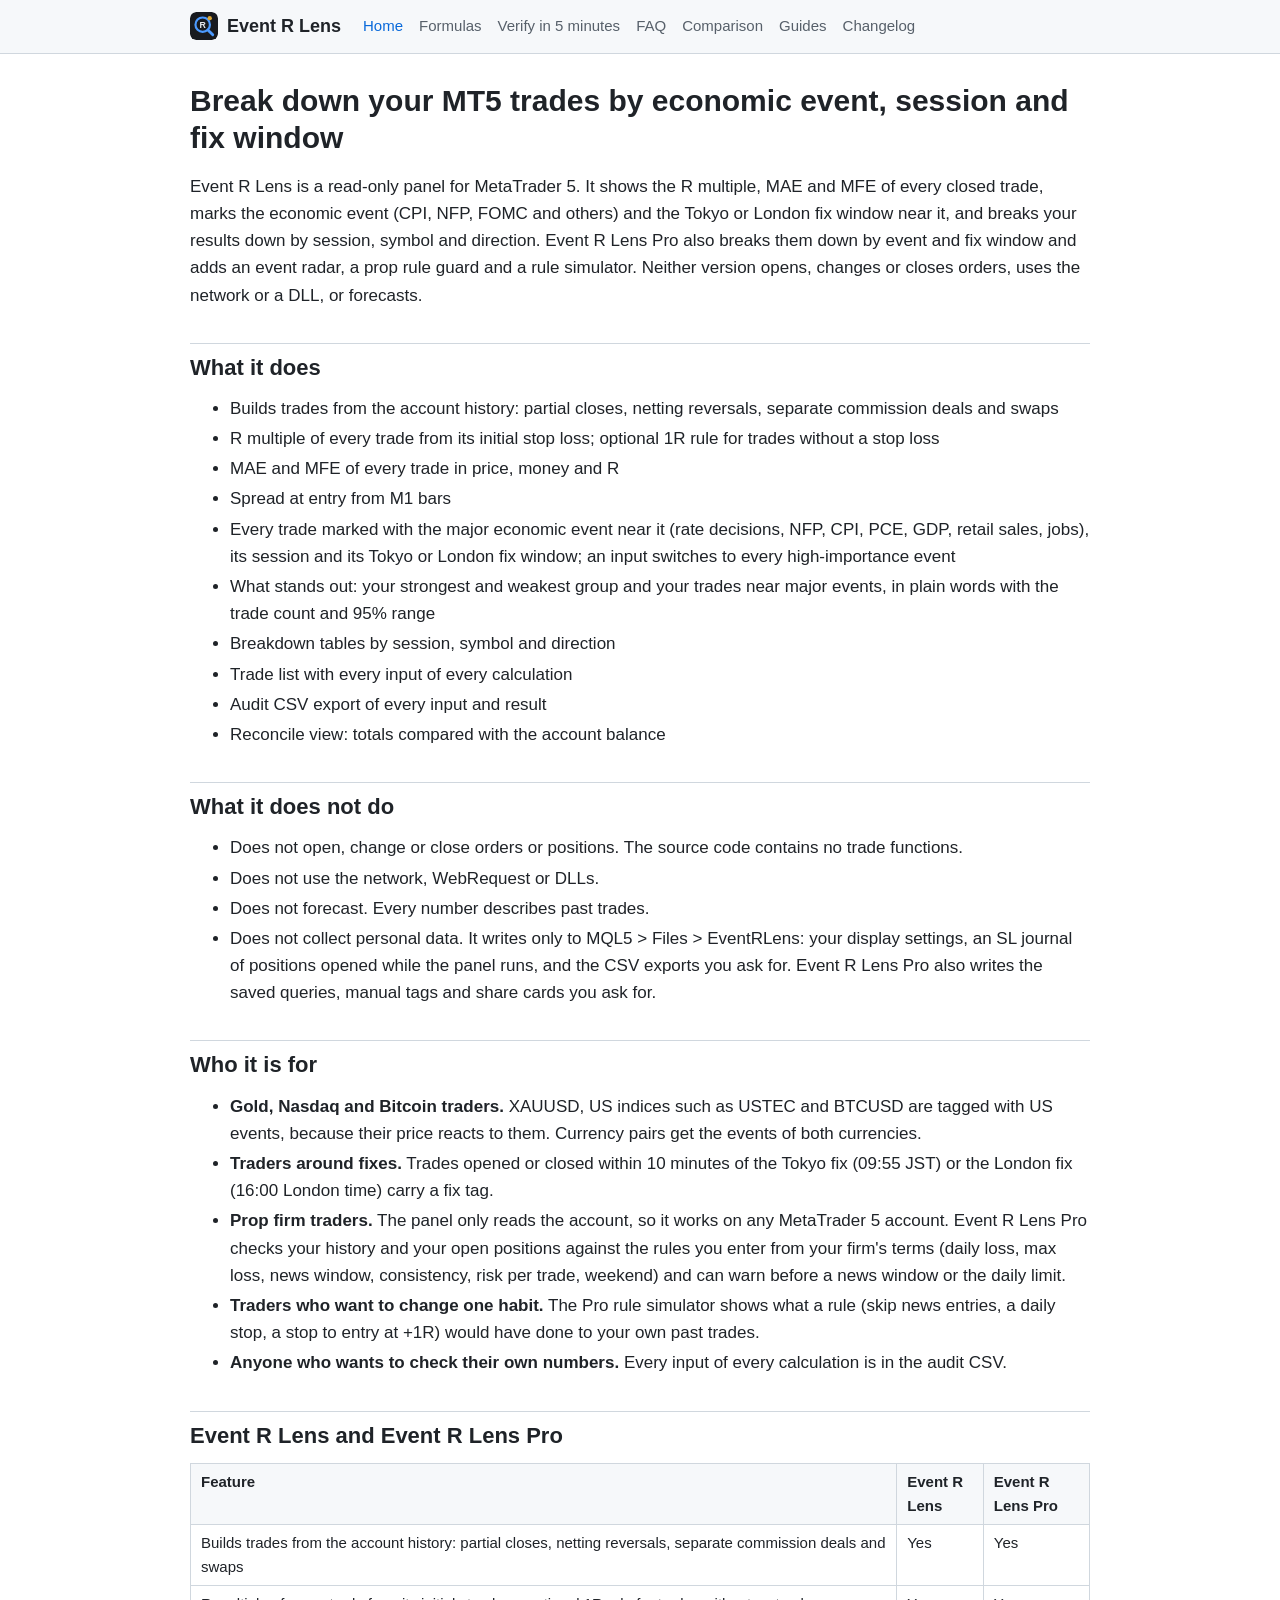
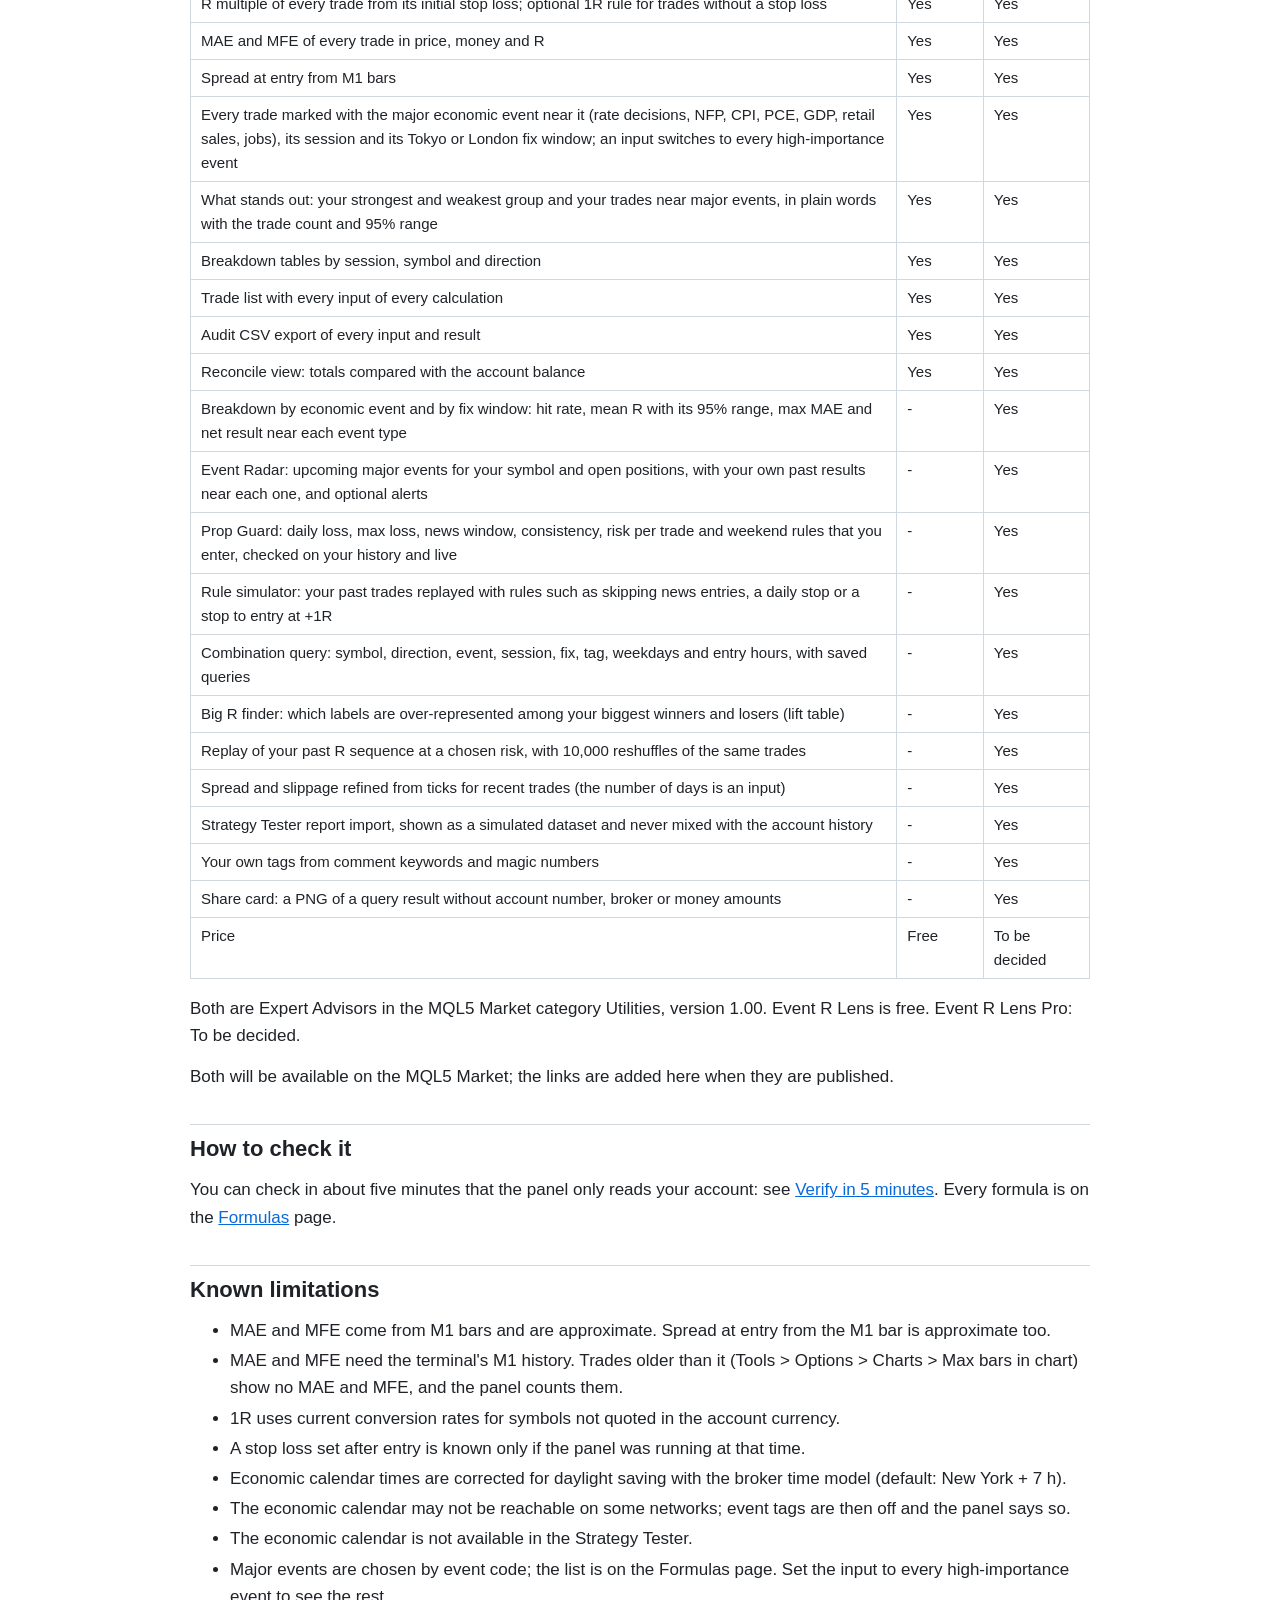
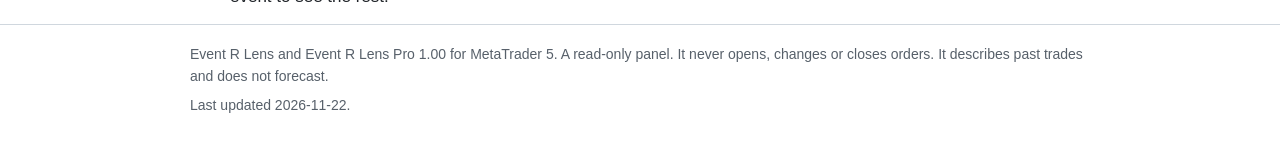
==== index.html @ b9e318f6 "Site: major events per pair, What stands out, formulas 20 - Event tags and the radar use major event" ====
<!DOCTYPE html>
<html lang="en">
<head>
<meta charset="utf-8">
<meta name="viewport" content="width=device-width, initial-scale=1">
<title>Break down your MT5 trades by economic event, session and fix window</title>
<meta name="description" content="Event R Lens is a read-only MetaTrader 5 panel. It shows the R multiple, MAE and MFE of every closed trade and the economic event and fix window near it. Event R Lens Pro breaks results down by event and fix window.">
<link rel="canonical" href="https://lapdawgg.github.io/eventrlens/">
<link rel="icon" href="logo.svg" type="image/svg+xml">
<link rel="apple-touch-icon" href="apple-touch-icon.png">
<meta name="theme-color" content="#181a1f">
<meta property="og:type" content="website">
<meta property="og:site_name" content="Event R Lens">
<meta property="og:title" content="Break down your MT5 trades by economic event, session and fix window">
<meta property="og:description" content="Event R Lens is a read-only MetaTrader 5 panel. It shows the R multiple, MAE and MFE of every closed trade and the economic event and fix window near it. Event R Lens Pro breaks results down by event and fix window.">
<meta name="twitter:card" content="summary_large_image">
<meta property="og:url" content="https://lapdawgg.github.io/eventrlens/">
<meta property="og:image" content="https://lapdawgg.github.io/eventrlens/og.png">
<meta property="og:image:width" content="1200">
<meta property="og:image:height" content="630">
<meta property="og:image:alt" content="Event R Lens: Your MT5 trades, broken down by economic event, session and fix window.">
<link rel="stylesheet" href="style.css">
<script type="application/ld+json">{"@context":"https://schema.org","@graph":[{"@type":"SoftwareApplication","name":"Event R Lens","applicationCategory":"FinanceApplication","operatingSystem":"Windows","softwareRequirements":"MetaTrader 5","softwareVersion":"1.00","description":"Shows the R multiple, MAE and MFE of every closed trade and the major economic event and fix window near it, breaks your results down by session, symbol and direction, and says in plain words what stands out.","offers":{"@type":"Offer","price":"0","priceCurrency":"USD"},"image":"https://lapdawgg.github.io/eventrlens/og.png"},{"@type":"SoftwareApplication","name":"Event R Lens Pro","applicationCategory":"FinanceApplication","operatingSystem":"Windows","softwareRequirements":"MetaTrader 5","softwareVersion":"1.00","description":"Breaks down your own closed trades by economic event, fix window, session, symbol, direction and your own tags. Adds an event radar with your own past results, a prop firm rule guard, a rule simulator, a combination query, a Big R finder and Strategy Tester report import.","image":"https://lapdawgg.github.io/eventrlens/og.png"}]}</script>
</head>
<body>
<header><div class="wrap"><a class="brand" href="index.html"><img src="logo.svg" width="28" height="28" alt="">Event R Lens</a><nav><a href="index.html" aria-current="page">Home</a> <a href="formulas.html">Formulas</a> <a href="verify.html">Verify in 5 minutes</a> <a href="faq.html">FAQ</a> <a href="comparison.html">Comparison</a> <a href="guides.html">Guides</a> <a href="changelog.html">Changelog</a></nav></div></header>
<main class="wrap">
<h1>Break down your MT5 trades by economic event, session and fix window</h1>
<p>Event R Lens is a read-only panel for MetaTrader 5. It shows the R multiple, MAE and MFE of every closed trade, marks the economic event (CPI, NFP, FOMC and others) and the Tokyo or London fix window near it, and breaks your results down by session, symbol and direction. Event R Lens Pro also breaks them down by event and fix window and adds an event radar, a prop rule guard and a rule simulator. Neither version opens, changes or closes orders, uses the network or a DLL, or forecasts.</p>
<h2 id="what-it-does">What it does</h2>
<ul><li>Builds trades from the account history: partial closes, netting reversals, separate commission deals and swaps</li>
<li>R multiple of every trade from its initial stop loss; optional 1R rule for trades without a stop loss</li>
<li>MAE and MFE of every trade in price, money and R</li>
<li>Spread at entry from M1 bars</li>
<li>Every trade marked with the major economic event near it (rate decisions, NFP, CPI, PCE, GDP, retail sales, jobs), its session and its Tokyo or London fix window; an input switches to every high-importance event</li>
<li>What stands out: your strongest and weakest group and your trades near major events, in plain words with the trade count and 95% range</li>
<li>Breakdown tables by session, symbol and direction</li>
<li>Trade list with every input of every calculation</li>
<li>Audit CSV export of every input and result</li>
<li>Reconcile view: totals compared with the account balance</li></ul>
<h2 id="what-it-does-not-do">What it does not do</h2>
<ul><li>Does not open, change or close orders or positions. The source code contains no trade functions.</li>
<li>Does not use the network, WebRequest or DLLs.</li>
<li>Does not forecast. Every number describes past trades.</li>
<li>Does not collect personal data. It writes only to MQL5 &gt; Files &gt; EventRLens: your display settings, an SL journal of positions opened while the panel runs, and the CSV exports you ask for. Event R Lens Pro also writes the saved queries, manual tags and share cards you ask for.</li></ul>
<h2 id="who-it-is-for">Who it is for</h2>
<ul><li><strong>Gold, Nasdaq and Bitcoin traders.</strong> XAUUSD, US indices such as USTEC and BTCUSD are tagged with US events, because their price reacts to them. Currency pairs get the events of both currencies.</li>
<li><strong>Traders around fixes.</strong> Trades opened or closed within 10 minutes of the Tokyo fix (09:55 JST) or the London fix (16:00 London time) carry a fix tag.</li>
<li><strong>Prop firm traders.</strong> The panel only reads the account, so it works on any MetaTrader 5 account. Event R Lens Pro checks your history and your open positions against the rules you enter from your firm's terms (daily loss, max loss, news window, consistency, risk per trade, weekend) and can warn before a news window or the daily limit.</li>
<li><strong>Traders who want to change one habit.</strong> The Pro rule simulator shows what a rule (skip news entries, a daily stop, a stop to entry at +1R) would have done to your own past trades.</li>
<li><strong>Anyone who wants to check their own numbers.</strong> Every input of every calculation is in the audit CSV.</li></ul>
<h2 id="event-r-lens-and-event-r-lens-pro">Event R Lens and Event R Lens Pro</h2>
<div class="table"><table>
<thead><tr><th>Feature</th><th>Event R Lens</th><th>Event R Lens Pro</th></tr>
</thead><tbody><tr><td>Builds trades from the account history: partial closes, netting reversals, separate commission deals and swaps</td><td>Yes</td><td>Yes</td></tr>
<tr><td>R multiple of every trade from its initial stop loss; optional 1R rule for trades without a stop loss</td><td>Yes</td><td>Yes</td></tr>
<tr><td>MAE and MFE of every trade in price, money and R</td><td>Yes</td><td>Yes</td></tr>
<tr><td>Spread at entry from M1 bars</td><td>Yes</td><td>Yes</td></tr>
<tr><td>Every trade marked with the major economic event near it (rate decisions, NFP, CPI, PCE, GDP, retail sales, jobs), its session and its Tokyo or London fix window; an input switches to every high-importance event</td><td>Yes</td><td>Yes</td></tr>
<tr><td>What stands out: your strongest and weakest group and your trades near major events, in plain words with the trade count and 95% range</td><td>Yes</td><td>Yes</td></tr>
<tr><td>Breakdown tables by session, symbol and direction</td><td>Yes</td><td>Yes</td></tr>
<tr><td>Trade list with every input of every calculation</td><td>Yes</td><td>Yes</td></tr>
<tr><td>Audit CSV export of every input and result</td><td>Yes</td><td>Yes</td></tr>
<tr><td>Reconcile view: totals compared with the account balance</td><td>Yes</td><td>Yes</td></tr>
<tr><td>Breakdown by economic event and by fix window: hit rate, mean R with its 95% range, max MAE and net result near each event type</td><td>-</td><td>Yes</td></tr>
<tr><td>Event Radar: upcoming major events for your symbol and open positions, with your own past results near each one, and optional alerts</td><td>-</td><td>Yes</td></tr>
<tr><td>Prop Guard: daily loss, max loss, news window, consistency, risk per trade and weekend rules that you enter, checked on your history and live</td><td>-</td><td>Yes</td></tr>
<tr><td>Rule simulator: your past trades replayed with rules such as skipping news entries, a daily stop or a stop to entry at +1R</td><td>-</td><td>Yes</td></tr>
<tr><td>Combination query: symbol, direction, event, session, fix, tag, weekdays and entry hours, with saved queries</td><td>-</td><td>Yes</td></tr>
<tr><td>Big R finder: which labels are over-represented among your biggest winners and losers (lift table)</td><td>-</td><td>Yes</td></tr>
<tr><td>Replay of your past R sequence at a chosen risk, with 10,000 reshuffles of the same trades</td><td>-</td><td>Yes</td></tr>
<tr><td>Spread and slippage refined from ticks for recent trades (the number of days is an input)</td><td>-</td><td>Yes</td></tr>
<tr><td>Strategy Tester report import, shown as a simulated dataset and never mixed with the account history</td><td>-</td><td>Yes</td></tr>
<tr><td>Your own tags from comment keywords and magic numbers</td><td>-</td><td>Yes</td></tr>
<tr><td>Share card: a PNG of a query result without account number, broker or money amounts</td><td>-</td><td>Yes</td></tr>
<tr><td>Price</td><td>Free</td><td>To be decided</td></tr>
</tbody></table></div>
<p>Both are Expert Advisors in the MQL5 Market category Utilities, version 1.00. Event R Lens is free. Event R Lens Pro: To be decided.</p>
<p>Both will be available on the MQL5 Market; the links are added here when they are published.</p>
<h2 id="how-to-check-it">How to check it</h2>
<p>You can check in about five minutes that the panel only reads your account: see <a href="verify.html">Verify in 5 minutes</a>. Every formula is on the <a href="formulas.html">Formulas</a> page.</p>
<h2 id="known-limitations">Known limitations</h2>
<ul><li>MAE and MFE come from M1 bars and are approximate. Spread at entry from the M1 bar is approximate too.</li>
<li>MAE and MFE need the terminal's M1 history. Trades older than it (Tools &gt; Options &gt; Charts &gt; Max bars in chart) show no MAE and MFE, and the panel counts them.</li>
<li>1R uses current conversion rates for symbols not quoted in the account currency.</li>
<li>A stop loss set after entry is known only if the panel was running at that time.</li>
<li>Economic calendar times are corrected for daylight saving with the broker time model (default: New York + 7 h).</li>
<li>The economic calendar may not be reachable on some networks; event tags are then off and the panel says so.</li>
<li>The economic calendar is not available in the Strategy Tester.</li>
<li>Major events are chosen by event code; the list is on the Formulas page. Set the input to every high-importance event to see the rest.</li></ul>
</main>
<footer><div class="wrap"><p>Event R Lens and Event R Lens Pro 1.00 for MetaTrader 5. A read-only panel. It never opens, changes or closes orders. It describes past trades and does not forecast.</p><p>Last updated 2026-11-22.</p></div></footer>
</body>
</html>
---- style.css ----
/* Event R Lens documentation site. No JavaScript; light and dark follow the system setting. */
:root {
  --bg: #ffffff; --fg: #1f2328; --muted: #57606a; --line: #d0d7de; --panel: #f6f8fa;
  --accent: #0969da; --code: #eff1f3;
  color-scheme: light dark;
}
@media (prefers-color-scheme: dark) {
  :root { --bg: #181a1f; --fg: #e7e9ed; --muted: #989faa; --line: #3e434f; --panel: #21242b; --accent: #4c9aff; --code: #292d36; }
}
* { box-sizing: border-box; }
html { -webkit-text-size-adjust: 100%; }
body { margin: 0; background: var(--bg); color: var(--fg); font: 17px/1.6 -apple-system, "Segoe UI", Roboto, Helvetica, Arial, sans-serif; }
.wrap { max-width: 940px; margin: 0 auto; padding: 0 20px; }
header { border-bottom: 1px solid var(--line); background: var(--panel); }
header .wrap { display: flex; flex-wrap: wrap; align-items: center; gap: 8px 22px; padding-top: 12px; padding-bottom: 12px; }
.brand { display: inline-flex; align-items: center; gap: 9px; font-weight: 700; color: var(--fg); text-decoration: none; font-size: 18px; }
.brand img { display: block; border-radius: 6px; }
nav { display: flex; flex-wrap: wrap; gap: 4px 16px; font-size: 15px; }
nav a { color: var(--muted); text-decoration: none; }
nav a:hover, nav a[aria-current="page"] { color: var(--accent); }
main { padding-top: 8px; padding-bottom: 40px; }
h1 { font-size: 30px; line-height: 1.25; margin: 28px 0 16px; }
h2 { font-size: 22px; margin: 34px 0 10px; padding-top: 6px; border-top: 1px solid var(--line); }
h3 { font-size: 18px; margin: 24px 0 8px; }
p, ul, ol { margin: 0 0 14px; }
li { margin: 3px 0; }
a { color: var(--accent); }
code { font: 14px/1.4 Consolas, "SFMono-Regular", Menlo, monospace; background: var(--code); padding: 1px 5px; border-radius: 4px; }
pre { background: var(--code); border: 1px solid var(--line); border-radius: 6px; padding: 14px 16px; overflow-x: auto; margin: 0 0 16px; font-size: 13.5px; line-height: 1.5; }
pre code { background: none; padding: 0; font-size: 13.5px; line-height: 1.5; }
.table { overflow-x: auto; margin: 0 0 16px; }
table { border-collapse: collapse; width: 100%; font-size: 15px; }
th, td { border: 1px solid var(--line); padding: 6px 10px; text-align: left; vertical-align: top; }
th { background: var(--panel); }
footer { border-top: 1px solid var(--line); color: var(--muted); font-size: 14px; padding: 18px 0 30px; }
footer p { margin: 0 0 6px; }
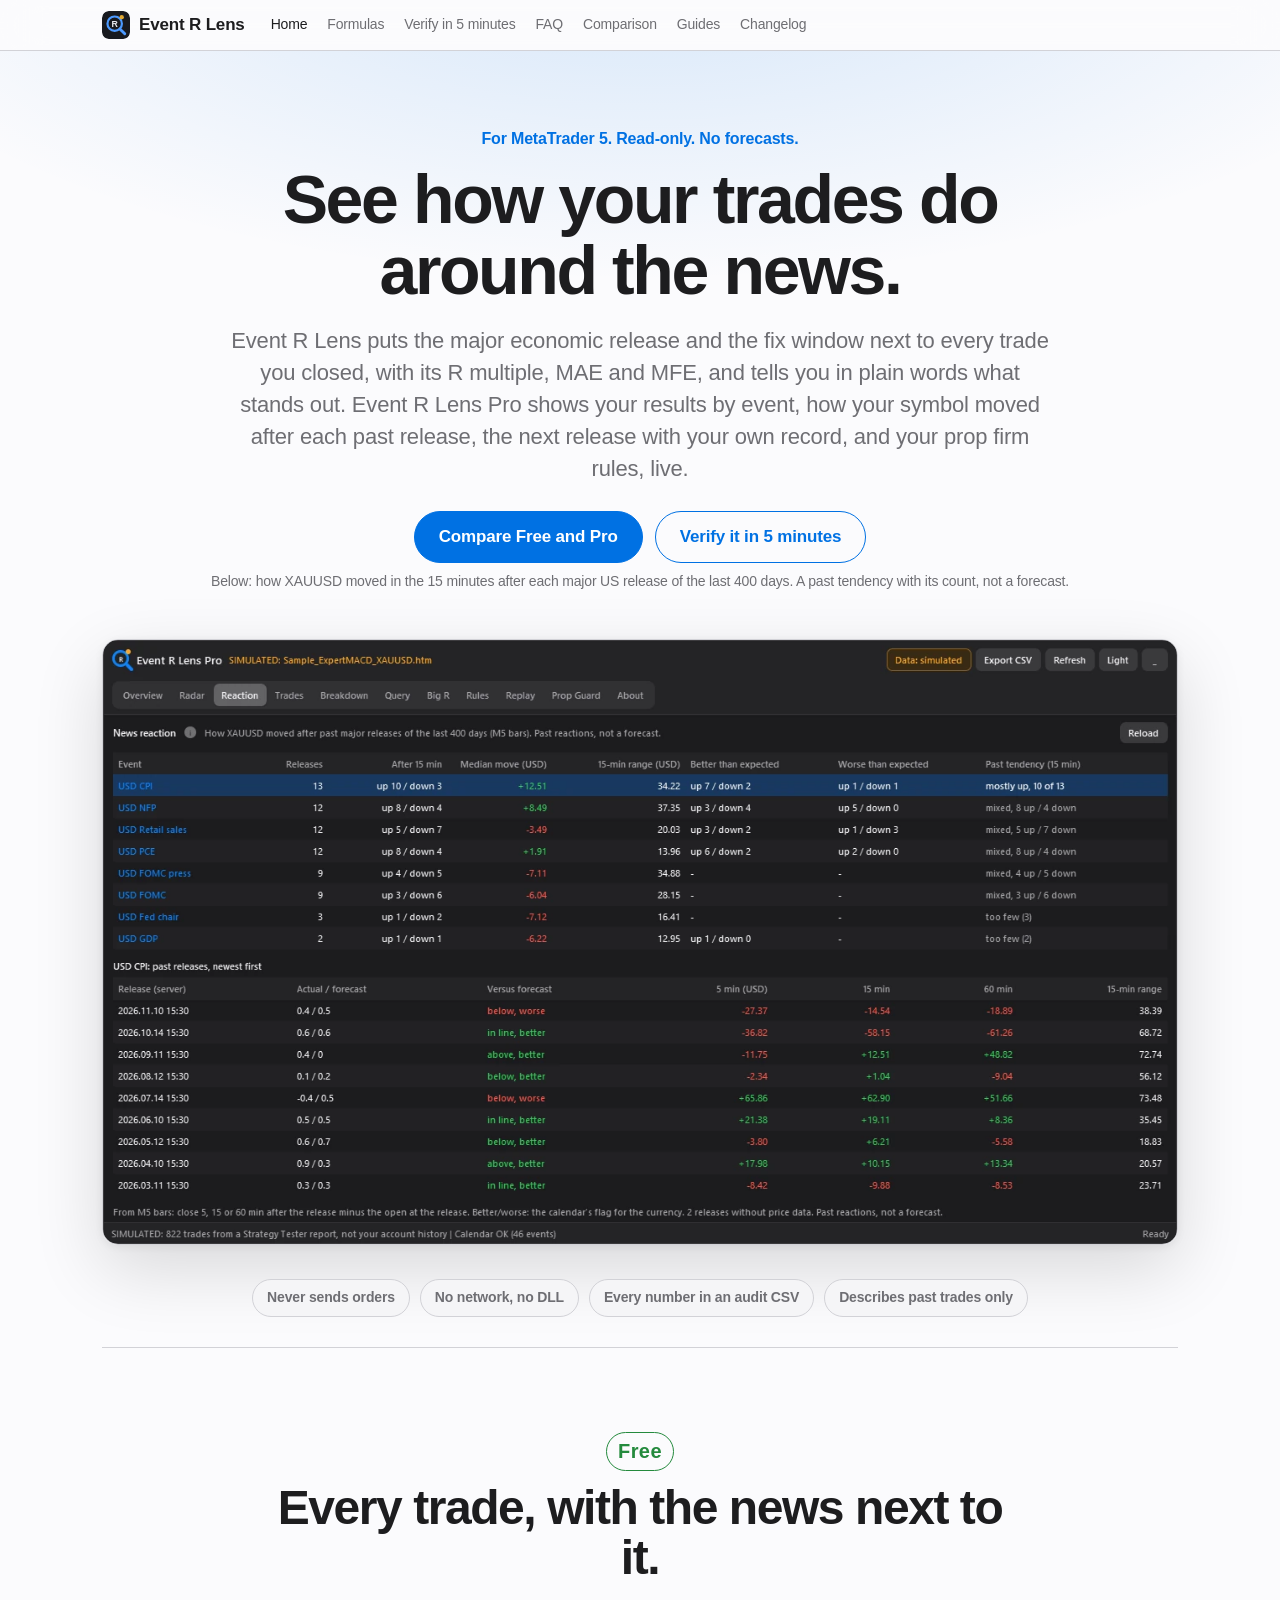
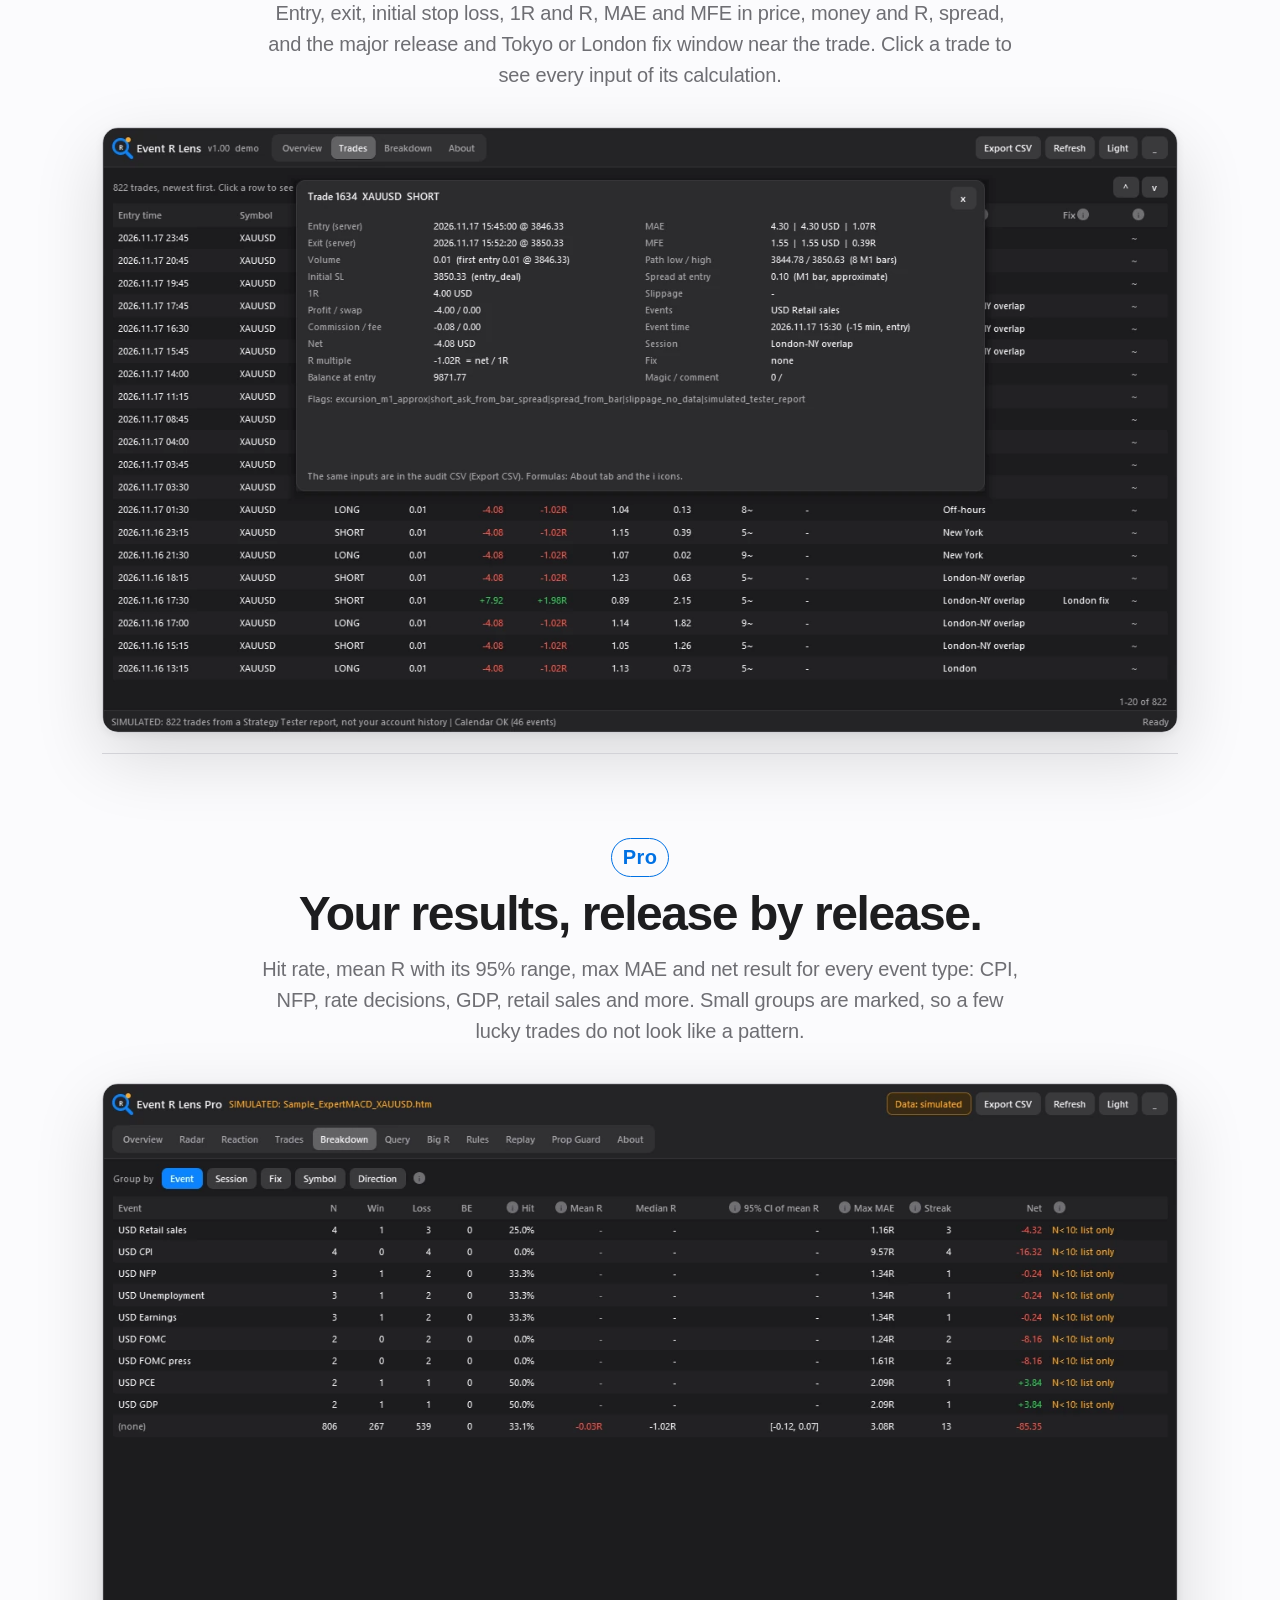
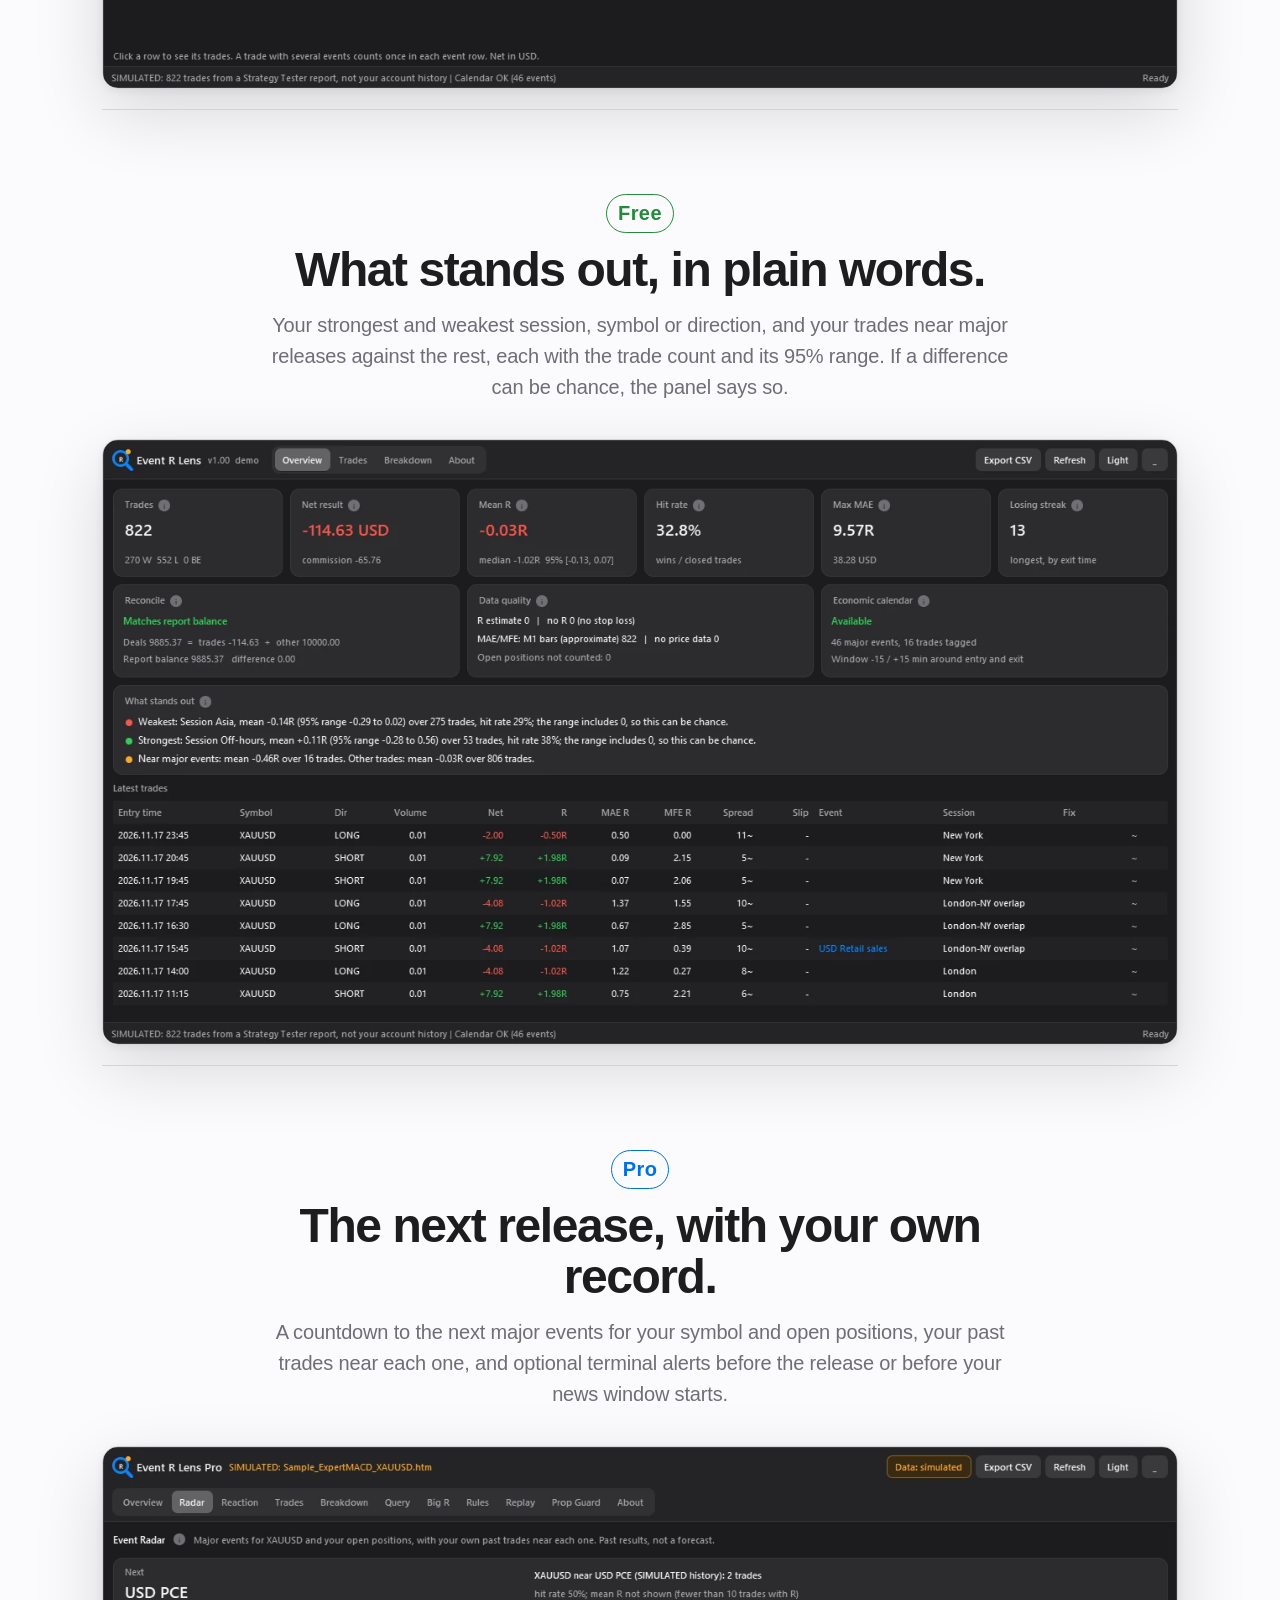
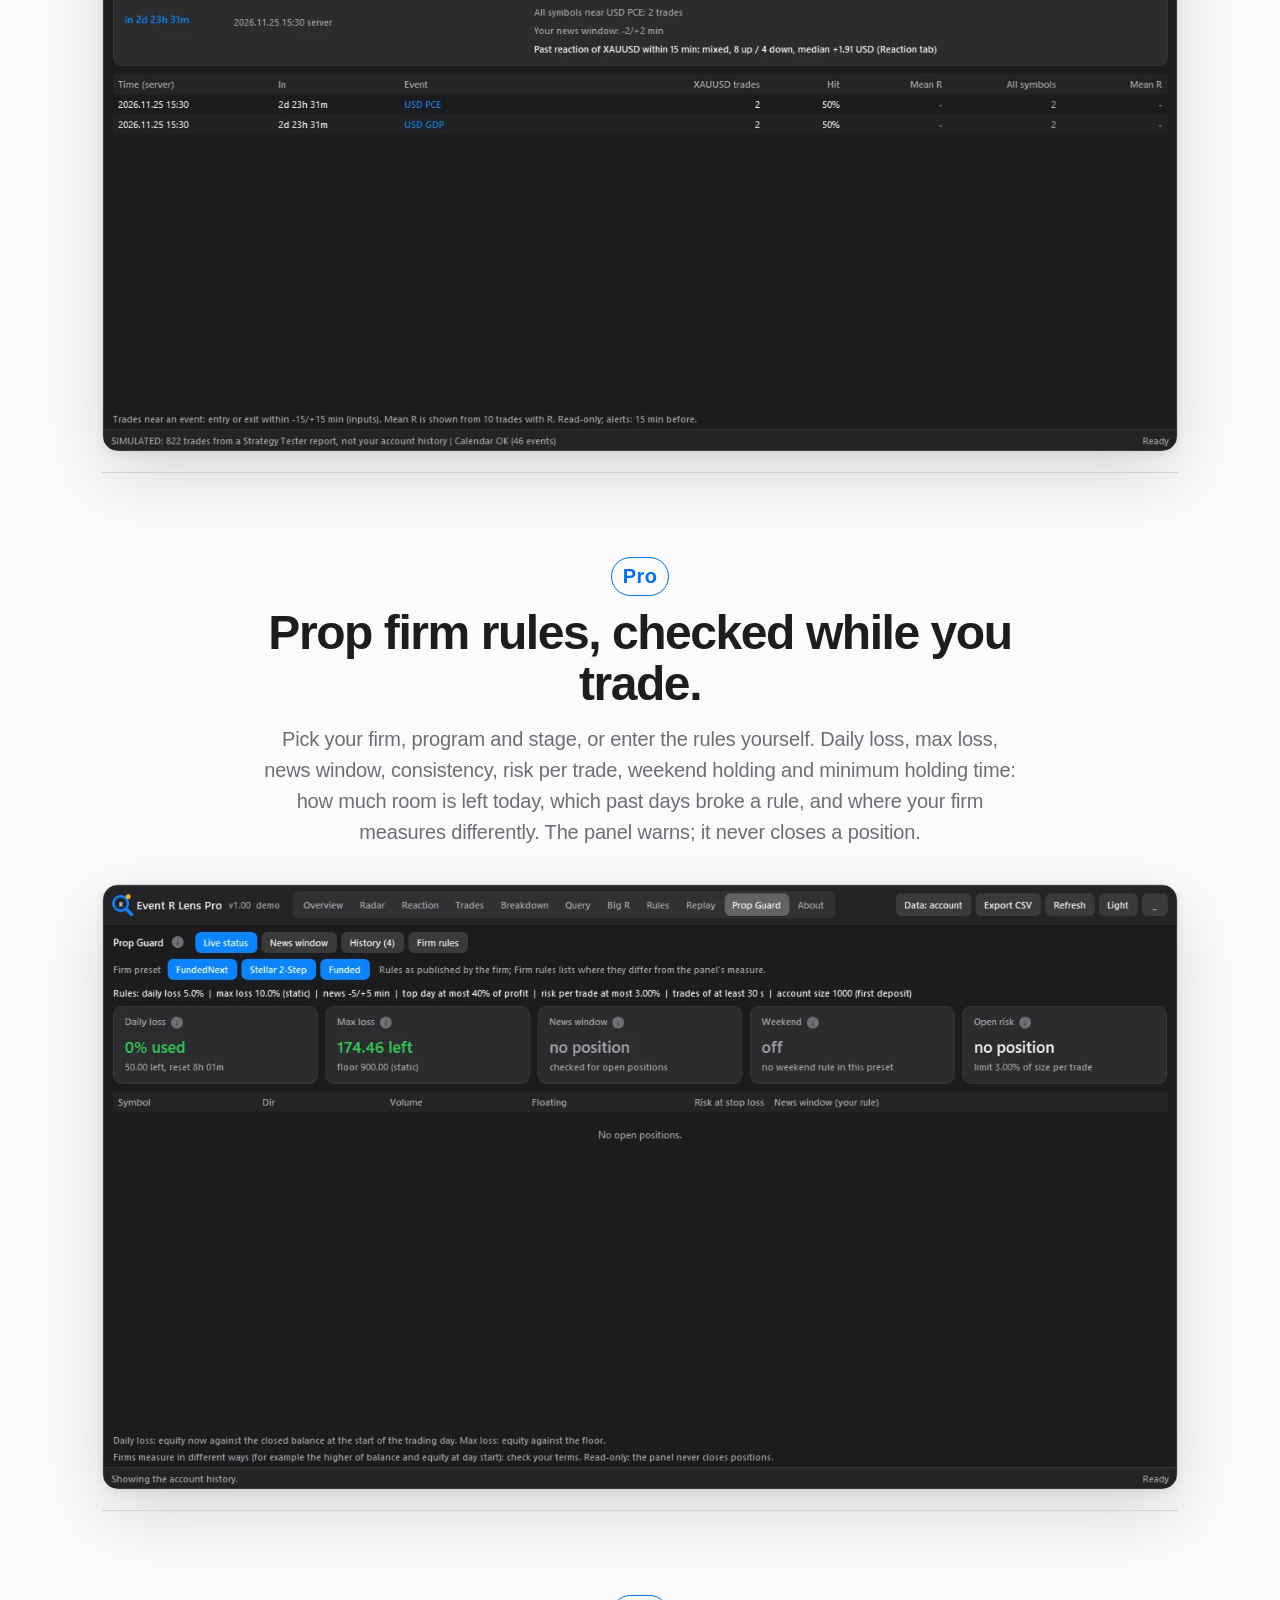
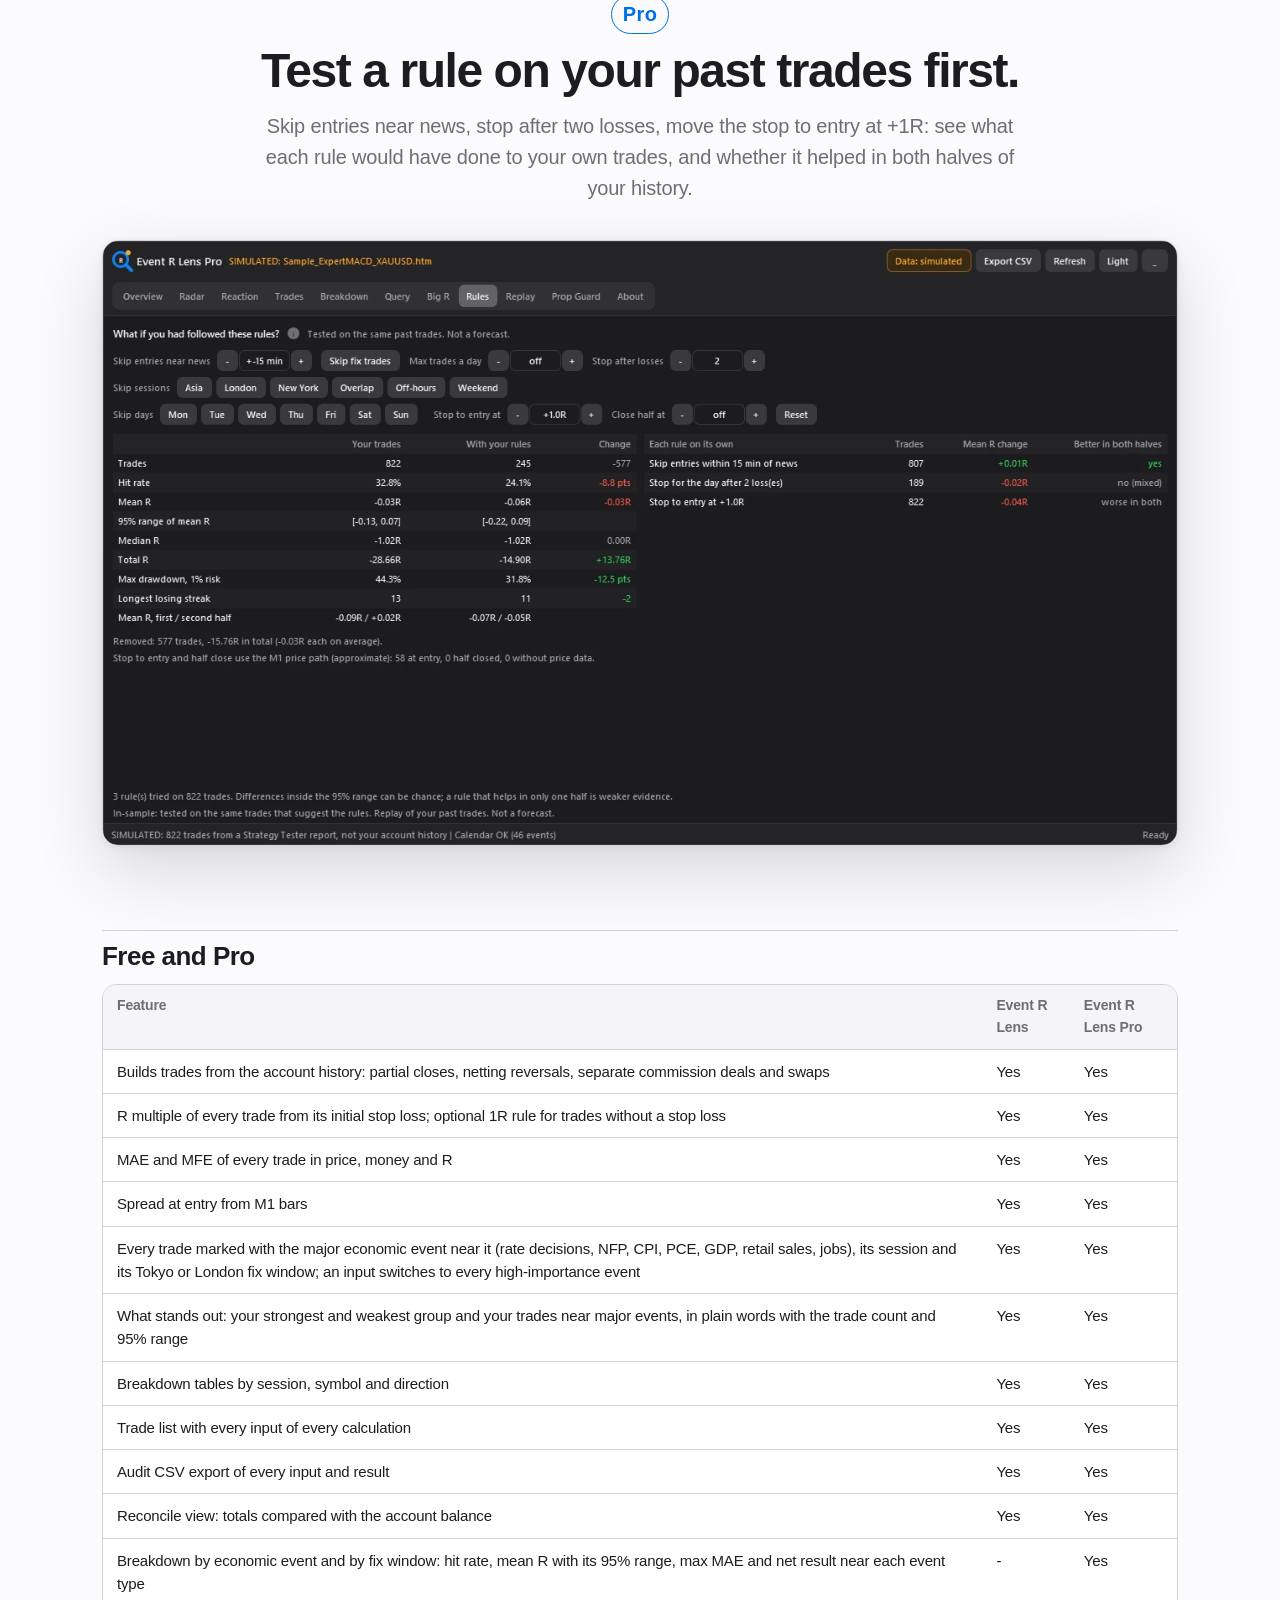
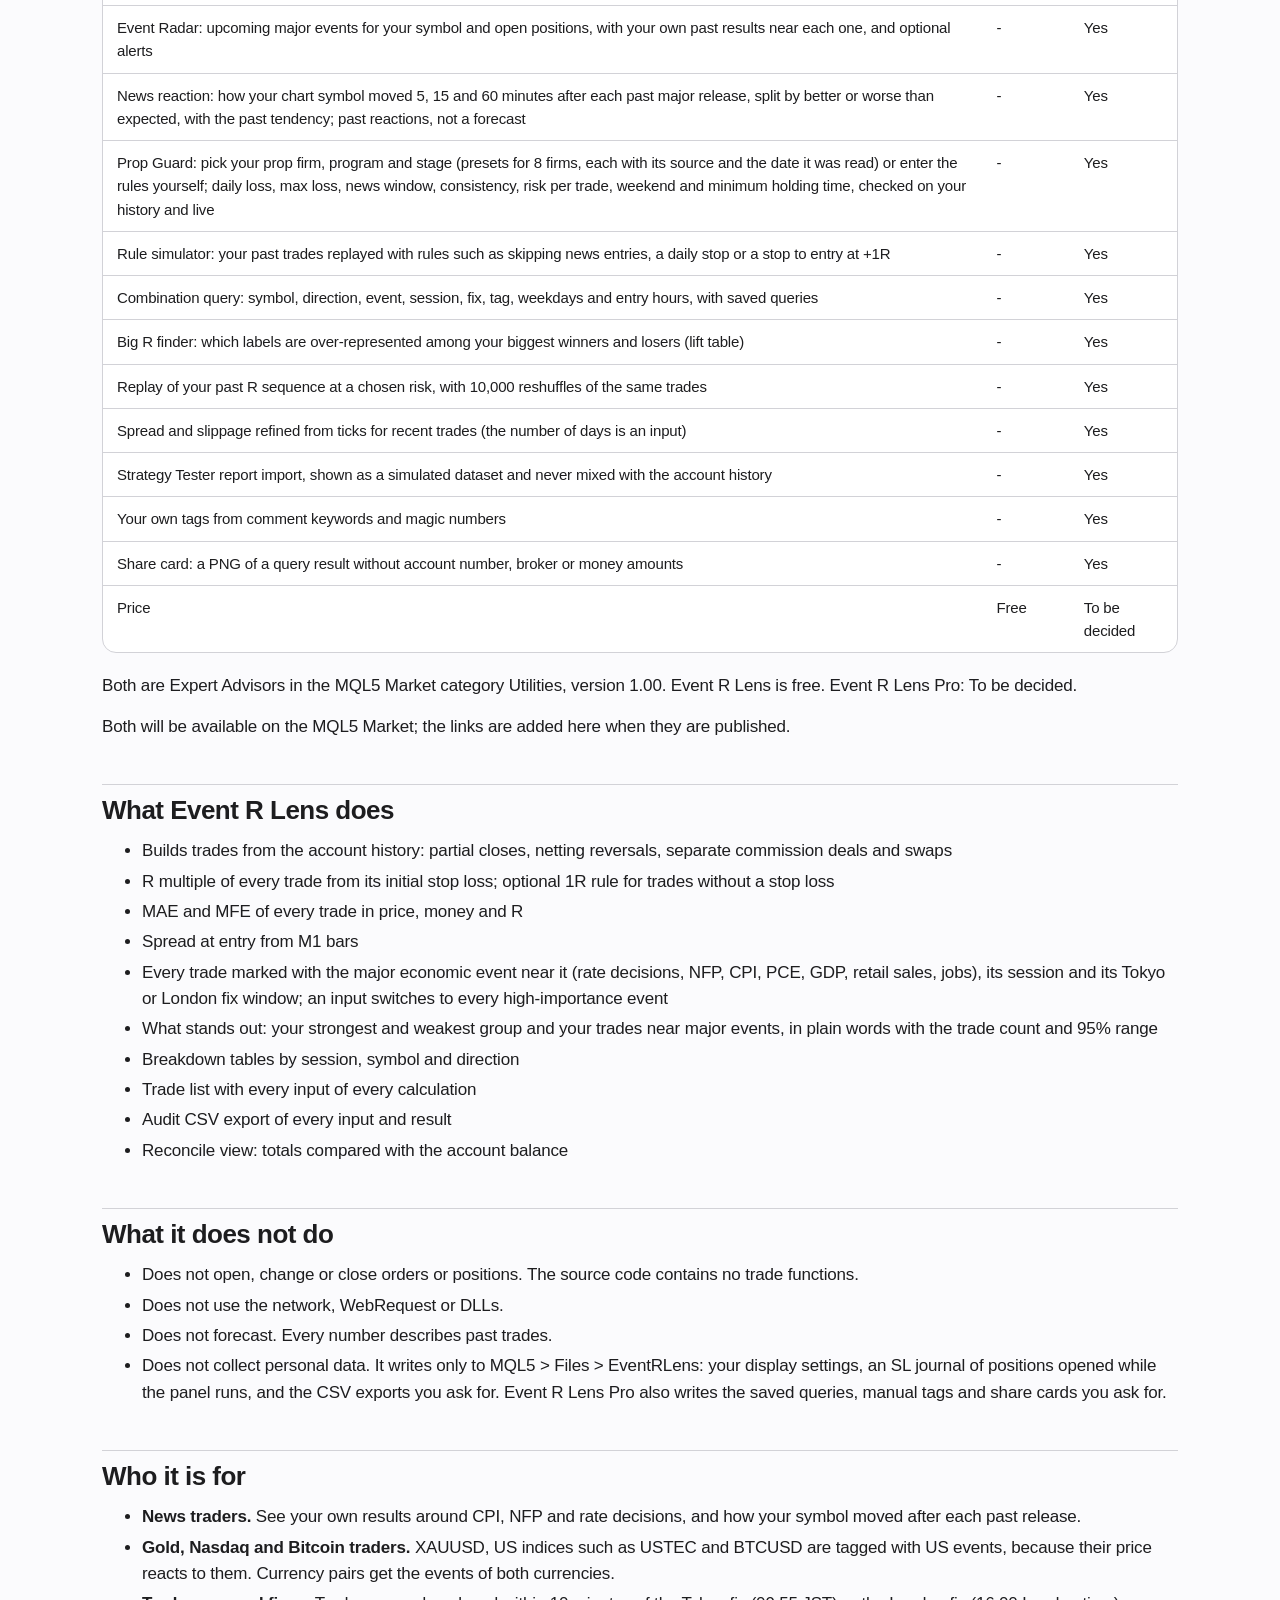
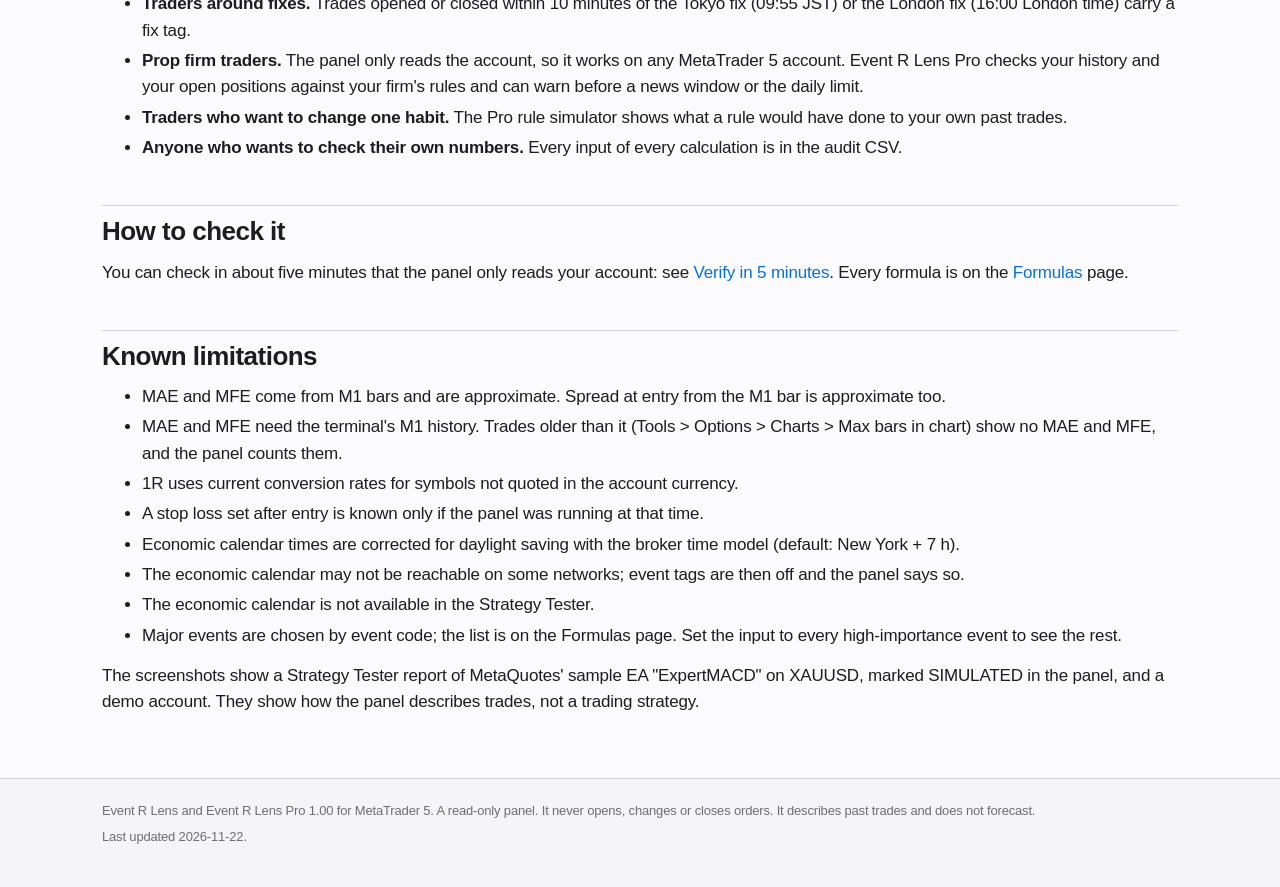
==== commit afdd7aaf: "Site: new home page, screenshots, News reaction and firm presets - Home: hero, large screenshots (sa" ====
--- a/index.html
+++ b/index.html
@@ -3,16 +3,16 @@
 <head>
 <meta charset="utf-8">
 <meta name="viewport" content="width=device-width, initial-scale=1">
-<title>Break down your MT5 trades by economic event, session and fix window</title>
-<meta name="description" content="Event R Lens is a read-only MetaTrader 5 panel. It shows the R multiple, MAE and MFE of every closed trade and the economic event and fix window near it. Event R Lens Pro breaks results down by event and fix window.">
+<title>Event R Lens: see how your MT5 trades do around the news</title>
+<meta name="description" content="Event R Lens is a read-only MetaTrader 5 panel. It shows the R multiple, MAE and MFE of every closed trade with the major economic release and fix window near it. Event R Lens Pro adds results by event, the past reaction of your symbol to each release, an event radar and a prop rule guard.">
 <link rel="canonical" href="https://lapdawgg.github.io/eventrlens/">
 <link rel="icon" href="logo.svg" type="image/svg+xml">
 <link rel="apple-touch-icon" href="apple-touch-icon.png">
 <meta name="theme-color" content="#181a1f">
 <meta property="og:type" content="website">
 <meta property="og:site_name" content="Event R Lens">
-<meta property="og:title" content="Break down your MT5 trades by economic event, session and fix window">
-<meta property="og:description" content="Event R Lens is a read-only MetaTrader 5 panel. It shows the R multiple, MAE and MFE of every closed trade and the economic event and fix window near it. Event R Lens Pro breaks results down by event and fix window.">
+<meta property="og:title" content="Event R Lens: see how your MT5 trades do around the news">
+<meta property="og:description" content="Event R Lens is a read-only MetaTrader 5 panel. It shows the R multiple, MAE and MFE of every closed trade with the major economic release and fix window near it. Event R Lens Pro adds results by event, the past reaction of your symbol to each release, an event radar and a prop rule guard.">
 <meta name="twitter:card" content="summary_large_image">
 <meta property="og:url" content="https://lapdawgg.github.io/eventrlens/">
 <meta property="og:image" content="https://lapdawgg.github.io/eventrlens/og.png">
@@ -20,14 +20,105 @@
 <meta property="og:image:height" content="630">
 <meta property="og:image:alt" content="Event R Lens: Your MT5 trades, broken down by economic event, session and fix window.">
 <link rel="stylesheet" href="style.css">
-<script type="application/ld+json">{"@context":"https://schema.org","@graph":[{"@type":"SoftwareApplication","name":"Event R Lens","applicationCategory":"FinanceApplication","operatingSystem":"Windows","softwareRequirements":"MetaTrader 5","softwareVersion":"1.00","description":"Shows the R multiple, MAE and MFE of every closed trade and the major economic event and fix window near it, breaks your results down by session, symbol and direction, and says in plain words what stands out.","offers":{"@type":"Offer","price":"0","priceCurrency":"USD"},"image":"https://lapdawgg.github.io/eventrlens/og.png"},{"@type":"SoftwareApplication","name":"Event R Lens Pro","applicationCategory":"FinanceApplication","operatingSystem":"Windows","softwareRequirements":"MetaTrader 5","softwareVersion":"1.00","description":"Breaks down your own closed trades by economic event, fix window, session, symbol, direction and your own tags. Adds an event radar with your own past results, a prop firm rule guard, a rule simulator, a combination query, a Big R finder and Strategy Tester report import.","image":"https://lapdawgg.github.io/eventrlens/og.png"}]}</script>
+<script type="application/ld+json">{"@context":"https://schema.org","@graph":[{"@type":"SoftwareApplication","name":"Event R Lens","applicationCategory":"FinanceApplication","operatingSystem":"Windows","softwareRequirements":"MetaTrader 5","softwareVersion":"1.00","description":"Shows the R multiple, MAE and MFE of every closed trade and the major economic event and fix window near it, breaks your results down by session, symbol and direction, and says in plain words what stands out.","offers":{"@type":"Offer","price":"0","priceCurrency":"USD"},"image":"https://lapdawgg.github.io/eventrlens/og.png"},{"@type":"SoftwareApplication","name":"Event R Lens Pro","applicationCategory":"FinanceApplication","operatingSystem":"Windows","softwareRequirements":"MetaTrader 5","softwareVersion":"1.00","description":"Breaks down your own closed trades by economic event, fix window, session, symbol, direction and your own tags. Adds an event radar with your own past results, the past reaction of your symbol to each major release, a prop firm rule guard, a rule simulator, a combination query, a Big R finder and Strategy Tester report import.","image":"https://lapdawgg.github.io/eventrlens/og.png"}]}</script>
 </head>
 <body>
 <header><div class="wrap"><a class="brand" href="index.html"><img src="logo.svg" width="28" height="28" alt="">Event R Lens</a><nav><a href="index.html" aria-current="page">Home</a> <a href="formulas.html">Formulas</a> <a href="verify.html">Verify in 5 minutes</a> <a href="faq.html">FAQ</a> <a href="comparison.html">Comparison</a> <a href="guides.html">Guides</a> <a href="changelog.html">Changelog</a></nav></div></header>
-<main class="wrap">
-<h1>Break down your MT5 trades by economic event, session and fix window</h1>
-<p>Event R Lens is a read-only panel for MetaTrader 5. It shows the R multiple, MAE and MFE of every closed trade, marks the economic event (CPI, NFP, FOMC and others) and the Tokyo or London fix window near it, and breaks your results down by session, symbol and direction. Event R Lens Pro also breaks them down by event and fix window and adds an event radar, a prop rule guard and a rule simulator. Neither version opens, changes or closes orders, uses the network or a DLL, or forecasts.</p>
-<h2 id="what-it-does">What it does</h2>
+<main class="home">
+<section class="hero">
+<div class="wrap">
+<p class="eyebrow">For MetaTrader 5. Read-only. No forecasts.</p>
+<h1>See how your trades do around the news.</h1>
+<p class="lead">Event R Lens puts the major economic release and the fix window next to every trade you closed, with its R multiple, MAE and MFE, and tells you in plain words what stands out. Event R Lens Pro shows your results by event, how your symbol moved after each past release, the next release with your own record, and your prop firm rules, live.</p>
+<p class="cta"><a class="btn primary" href="#free-and-pro">Compare Free and Pro</a> <a class="btn" href="verify.html">Verify it in 5 minutes</a></p>
+<p class="note">Below: how XAUUSD moved in the 15 minutes after each major US release of the last 400 days. A past tendency with its count, not a forecast.</p>
+<figure class="shot hero-shot"><img src="shot-reaction.webp" width="1280" height="720" alt="Event R Lens Pro News reaction: for XAUUSD, every past major US release with the up and down count after 15 minutes, median move, 15-minute range and the past tendency"></figure>
+<p class="trust"><span>Never sends orders</span><span>No network, no DLL</span><span>Every number in an audit CSV</span><span>Describes past trades only</span></p>
+</div>
+</section>
+<section class="features">
+<div class="wrap">
+<div class="feature">
+<div class="text">
+<p class="tag free">Free</p>
+<h2>Every trade, with the news next to it.</h2>
+<p>Entry, exit, initial stop loss, 1R and R, MAE and MFE in price, money and R, spread, and the major release and Tokyo or London fix window near the trade. Click a trade to see every input of its calculation.</p>
+</div>
+<figure class="shot"><img src="shot-trade.webp" width="1280" height="720" loading="lazy" alt="Trade detail window with entry, exit, initial stop loss, 1R, R multiple, MAE, MFE, spread, session and fix window"></figure>
+</div>
+<div class="feature">
+<div class="text">
+<p class="tag pro">Pro</p>
+<h2>Your results, release by release.</h2>
+<p>Hit rate, mean R with its 95% range, max MAE and net result for every event type: CPI, NFP, rate decisions, GDP, retail sales and more. Small groups are marked, so a few lucky trades do not look like a pattern.</p>
+</div>
+<figure class="shot"><img src="shot-events.webp" width="1280" height="720" loading="lazy" alt="Breakdown by economic event: one row per event with trades, wins, losses, hit rate, mean R, 95% range, max MAE and net result"></figure>
+</div>
+<div class="feature">
+<div class="text">
+<p class="tag free">Free</p>
+<h2>What stands out, in plain words.</h2>
+<p>Your strongest and weakest session, symbol or direction, and your trades near major releases against the rest, each with the trade count and its 95% range. If a difference can be chance, the panel says so.</p>
+</div>
+<figure class="shot"><img src="shot-overview.webp" width="1280" height="720" loading="lazy" alt="Overview with trades, net result, mean R, hit rate, max MAE, losing streak, Reconcile and the What stands out card"></figure>
+</div>
+<div class="feature">
+<div class="text">
+<p class="tag pro">Pro</p>
+<h2>The next release, with your own record.</h2>
+<p>A countdown to the next major events for your symbol and open positions, your past trades near each one, and optional terminal alerts before the release or before your news window starts.</p>
+</div>
+<figure class="shot"><img src="shot-radar.webp" width="1280" height="720" loading="lazy" alt="Event Radar: next event with countdown, your past trades near it and a table of upcoming events"></figure>
+</div>
+<div class="feature">
+<div class="text">
+<p class="tag pro">Pro</p>
+<h2>Prop firm rules, checked while you trade.</h2>
+<p>Pick your firm, program and stage, or enter the rules yourself. Daily loss, max loss, news window, consistency, risk per trade, weekend holding and minimum holding time: how much room is left today, which past days broke a rule, and where your firm measures differently. The panel warns; it never closes a position.</p>
+</div>
+<figure class="shot"><img src="shot-prop.webp" width="1280" height="720" loading="lazy" alt="Prop Guard live status: daily loss used, room to the max loss floor, next news window, weekend and open risk"></figure>
+</div>
+<div class="feature">
+<div class="text">
+<p class="tag pro">Pro</p>
+<h2>Test a rule on your past trades first.</h2>
+<p>Skip entries near news, stop after two losses, move the stop to entry at +1R: see what each rule would have done to your own trades, and whether it helped in both halves of your history.</p>
+</div>
+<figure class="shot"><img src="shot-rules.webp" width="1280" height="720" loading="lazy" alt="Rule simulator: your trades against the same trades with your rules, and the effect of each rule on its own"></figure>
+</div>
+</div>
+</section>
+<div class="wrap prose">
+<h2 id="free-and-pro">Free and Pro</h2>
+<div class="table"><table>
+<thead><tr><th>Feature</th><th>Event R Lens</th><th>Event R Lens Pro</th></tr>
+</thead><tbody><tr><td>Builds trades from the account history: partial closes, netting reversals, separate commission deals and swaps</td><td>Yes</td><td>Yes</td></tr>
+<tr><td>R multiple of every trade from its initial stop loss; optional 1R rule for trades without a stop loss</td><td>Yes</td><td>Yes</td></tr>
+<tr><td>MAE and MFE of every trade in price, money and R</td><td>Yes</td><td>Yes</td></tr>
+<tr><td>Spread at entry from M1 bars</td><td>Yes</td><td>Yes</td></tr>
+<tr><td>Every trade marked with the major economic event near it (rate decisions, NFP, CPI, PCE, GDP, retail sales, jobs), its session and its Tokyo or London fix window; an input switches to every high-importance event</td><td>Yes</td><td>Yes</td></tr>
+<tr><td>What stands out: your strongest and weakest group and your trades near major events, in plain words with the trade count and 95% range</td><td>Yes</td><td>Yes</td></tr>
+<tr><td>Breakdown tables by session, symbol and direction</td><td>Yes</td><td>Yes</td></tr>
+<tr><td>Trade list with every input of every calculation</td><td>Yes</td><td>Yes</td></tr>
+<tr><td>Audit CSV export of every input and result</td><td>Yes</td><td>Yes</td></tr>
+<tr><td>Reconcile view: totals compared with the account balance</td><td>Yes</td><td>Yes</td></tr>
+<tr><td>Breakdown by economic event and by fix window: hit rate, mean R with its 95% range, max MAE and net result near each event type</td><td>-</td><td>Yes</td></tr>
+<tr><td>Event Radar: upcoming major events for your symbol and open positions, with your own past results near each one, and optional alerts</td><td>-</td><td>Yes</td></tr>
+<tr><td>News reaction: how your chart symbol moved 5, 15 and 60 minutes after each past major release, split by better or worse than expected, with the past tendency; past reactions, not a forecast</td><td>-</td><td>Yes</td></tr>
+<tr><td>Prop Guard: pick your prop firm, program and stage (presets for 8 firms, each with its source and the date it was read) or enter the rules yourself; daily loss, max loss, news window, consistency, risk per trade, weekend and minimum holding time, checked on your history and live</td><td>-</td><td>Yes</td></tr>
+<tr><td>Rule simulator: your past trades replayed with rules such as skipping news entries, a daily stop or a stop to entry at +1R</td><td>-</td><td>Yes</td></tr>
+<tr><td>Combination query: symbol, direction, event, session, fix, tag, weekdays and entry hours, with saved queries</td><td>-</td><td>Yes</td></tr>
+<tr><td>Big R finder: which labels are over-represented among your biggest winners and losers (lift table)</td><td>-</td><td>Yes</td></tr>
+<tr><td>Replay of your past R sequence at a chosen risk, with 10,000 reshuffles of the same trades</td><td>-</td><td>Yes</td></tr>
+<tr><td>Spread and slippage refined from ticks for recent trades (the number of days is an input)</td><td>-</td><td>Yes</td></tr>
+<tr><td>Strategy Tester report import, shown as a simulated dataset and never mixed with the account history</td><td>-</td><td>Yes</td></tr>
+<tr><td>Your own tags from comment keywords and magic numbers</td><td>-</td><td>Yes</td></tr>
+<tr><td>Share card: a PNG of a query result without account number, broker or money amounts</td><td>-</td><td>Yes</td></tr>
+<tr><td>Price</td><td>Free</td><td>To be decided</td></tr>
+</tbody></table></div>
+<p>Both are Expert Advisors in the MQL5 Market category Utilities, version 1.00. Event R Lens is free. Event R Lens Pro: To be decided.</p>
+<p>Both will be available on the MQL5 Market; the links are added here when they are published.</p>
+<h2 id="what-event-r-lens-does">What Event R Lens does</h2>
 <ul><li>Builds trades from the account history: partial closes, netting reversals, separate commission deals and swaps</li>
 <li>R multiple of every trade from its initial stop loss; optional 1R rule for trades without a stop loss</li>
 <li>MAE and MFE of every trade in price, money and R</li>
@@ -44,39 +135,12 @@
 <li>Does not forecast. Every number describes past trades.</li>
 <li>Does not collect personal data. It writes only to MQL5 &gt; Files &gt; EventRLens: your display settings, an SL journal of positions opened while the panel runs, and the CSV exports you ask for. Event R Lens Pro also writes the saved queries, manual tags and share cards you ask for.</li></ul>
 <h2 id="who-it-is-for">Who it is for</h2>
-<ul><li><strong>Gold, Nasdaq and Bitcoin traders.</strong> XAUUSD, US indices such as USTEC and BTCUSD are tagged with US events, because their price reacts to them. Currency pairs get the events of both currencies.</li>
+<ul><li><strong>News traders.</strong> See your own results around CPI, NFP and rate decisions, and how your symbol moved after each past release.</li>
+<li><strong>Gold, Nasdaq and Bitcoin traders.</strong> XAUUSD, US indices such as USTEC and BTCUSD are tagged with US events, because their price reacts to them. Currency pairs get the events of both currencies.</li>
 <li><strong>Traders around fixes.</strong> Trades opened or closed within 10 minutes of the Tokyo fix (09:55 JST) or the London fix (16:00 London time) carry a fix tag.</li>
-<li><strong>Prop firm traders.</strong> The panel only reads the account, so it works on any MetaTrader 5 account. Event R Lens Pro checks your history and your open positions against the rules you enter from your firm's terms (daily loss, max loss, news window, consistency, risk per trade, weekend) and can warn before a news window or the daily limit.</li>
-<li><strong>Traders who want to change one habit.</strong> The Pro rule simulator shows what a rule (skip news entries, a daily stop, a stop to entry at +1R) would have done to your own past trades.</li>
+<li><strong>Prop firm traders.</strong> The panel only reads the account, so it works on any MetaTrader 5 account. Event R Lens Pro checks your history and your open positions against your firm's rules and can warn before a news window or the daily limit.</li>
+<li><strong>Traders who want to change one habit.</strong> The Pro rule simulator shows what a rule would have done to your own past trades.</li>
 <li><strong>Anyone who wants to check their own numbers.</strong> Every input of every calculation is in the audit CSV.</li></ul>
-<h2 id="event-r-lens-and-event-r-lens-pro">Event R Lens and Event R Lens Pro</h2>
-<div class="table"><table>
-<thead><tr><th>Feature</th><th>Event R Lens</th><th>Event R Lens Pro</th></tr>
-</thead><tbody><tr><td>Builds trades from the account history: partial closes, netting reversals, separate commission deals and swaps</td><td>Yes</td><td>Yes</td></tr>
-<tr><td>R multiple of every trade from its initial stop loss; optional 1R rule for trades without a stop loss</td><td>Yes</td><td>Yes</td></tr>
-<tr><td>MAE and MFE of every trade in price, money and R</td><td>Yes</td><td>Yes</td></tr>
-<tr><td>Spread at entry from M1 bars</td><td>Yes</td><td>Yes</td></tr>
-<tr><td>Every trade marked with the major economic event near it (rate decisions, NFP, CPI, PCE, GDP, retail sales, jobs), its session and its Tokyo or London fix window; an input switches to every high-importance event</td><td>Yes</td><td>Yes</td></tr>
-<tr><td>What stands out: your strongest and weakest group and your trades near major events, in plain words with the trade count and 95% range</td><td>Yes</td><td>Yes</td></tr>
-<tr><td>Breakdown tables by session, symbol and direction</td><td>Yes</td><td>Yes</td></tr>
-<tr><td>Trade list with every input of every calculation</td><td>Yes</td><td>Yes</td></tr>
-<tr><td>Audit CSV export of every input and result</td><td>Yes</td><td>Yes</td></tr>
-<tr><td>Reconcile view: totals compared with the account balance</td><td>Yes</td><td>Yes</td></tr>
-<tr><td>Breakdown by economic event and by fix window: hit rate, mean R with its 95% range, max MAE and net result near each event type</td><td>-</td><td>Yes</td></tr>
-<tr><td>Event Radar: upcoming major events for your symbol and open positions, with your own past results near each one, and optional alerts</td><td>-</td><td>Yes</td></tr>
-<tr><td>Prop Guard: daily loss, max loss, news window, consistency, risk per trade and weekend rules that you enter, checked on your history and live</td><td>-</td><td>Yes</td></tr>
-<tr><td>Rule simulator: your past trades replayed with rules such as skipping news entries, a daily stop or a stop to entry at +1R</td><td>-</td><td>Yes</td></tr>
-<tr><td>Combination query: symbol, direction, event, session, fix, tag, weekdays and entry hours, with saved queries</td><td>-</td><td>Yes</td></tr>
-<tr><td>Big R finder: which labels are over-represented among your biggest winners and losers (lift table)</td><td>-</td><td>Yes</td></tr>
-<tr><td>Replay of your past R sequence at a chosen risk, with 10,000 reshuffles of the same trades</td><td>-</td><td>Yes</td></tr>
-<tr><td>Spread and slippage refined from ticks for recent trades (the number of days is an input)</td><td>-</td><td>Yes</td></tr>
-<tr><td>Strategy Tester report import, shown as a simulated dataset and never mixed with the account history</td><td>-</td><td>Yes</td></tr>
-<tr><td>Your own tags from comment keywords and magic numbers</td><td>-</td><td>Yes</td></tr>
-<tr><td>Share card: a PNG of a query result without account number, broker or money amounts</td><td>-</td><td>Yes</td></tr>
-<tr><td>Price</td><td>Free</td><td>To be decided</td></tr>
-</tbody></table></div>
-<p>Both are Expert Advisors in the MQL5 Market category Utilities, version 1.00. Event R Lens is free. Event R Lens Pro: To be decided.</p>
-<p>Both will be available on the MQL5 Market; the links are added here when they are published.</p>
 <h2 id="how-to-check-it">How to check it</h2>
 <p>You can check in about five minutes that the panel only reads your account: see <a href="verify.html">Verify in 5 minutes</a>. Every formula is on the <a href="formulas.html">Formulas</a> page.</p>
 <h2 id="known-limitations">Known limitations</h2>
@@ -88,6 +152,8 @@
 <li>The economic calendar may not be reachable on some networks; event tags are then off and the panel says so.</li>
 <li>The economic calendar is not available in the Strategy Tester.</li>
 <li>Major events are chosen by event code; the list is on the Formulas page. Set the input to every high-importance event to see the rest.</li></ul>
+<p>The screenshots show a Strategy Tester report of MetaQuotes' sample EA &quot;ExpertMACD&quot; on XAUUSD, marked SIMULATED in the panel, and a demo account. They show how the panel describes trades, not a trading strategy.</p>
+</div>
 </main>
 <footer><div class="wrap"><p>Event R Lens and Event R Lens Pro 1.00 for MetaTrader 5. A read-only panel. It never opens, changes or closes orders. It describes past trades and does not forecast.</p><p>Last updated 2026-11-22.</p></div></footer>
 </body>
--- a/style.css
+++ b/style.css
@@ -1,36 +1,88 @@
-/* Event R Lens documentation site. No JavaScript; light and dark follow the system setting. */
+/* Event R Lens site. No JavaScript; light and dark follow the system setting. */
 :root {
-  --bg: #ffffff; --fg: #1f2328; --muted: #57606a; --line: #d0d7de; --panel: #f6f8fa;
-  --accent: #0969da; --code: #eff1f3;
+  --bg: #fbfbfd; --fg: #1d1d1f; --muted: #6e6e73; --line: #d2d2d7; --panel: #ffffff; --soft: #f5f5f7;
+  --accent: #0071e3; --accent-fg: #ffffff; --pro: #0071e3; --free: #248a3d; --code: #f2f2f5;
+  --shadow: 0 24px 70px rgba(0, 0, 0, .14), 0 2px 8px rgba(0, 0, 0, .06);
+  --glass: rgba(251, 251, 253, .78);
   color-scheme: light dark;
 }
 @media (prefers-color-scheme: dark) {
-  :root { --bg: #181a1f; --fg: #e7e9ed; --muted: #989faa; --line: #3e434f; --panel: #21242b; --accent: #4c9aff; --code: #292d36; }
+  :root {
+    --bg: #000000; --fg: #f5f5f7; --muted: #a1a1a6; --line: #38383a; --panel: #1c1c1e; --soft: #111113;
+    --accent: #2997ff; --accent-fg: #ffffff; --pro: #2997ff; --free: #30d158; --code: #1c1c1e;
+    --shadow: 0 24px 80px rgba(0, 0, 0, .7), 0 2px 10px rgba(0, 0, 0, .5);
+    --glass: rgba(0, 0, 0, .72);
+  }
 }
 * { box-sizing: border-box; }
-html { -webkit-text-size-adjust: 100%; }
-body { margin: 0; background: var(--bg); color: var(--fg); font: 17px/1.6 -apple-system, "Segoe UI", Roboto, Helvetica, Arial, sans-serif; }
-.wrap { max-width: 940px; margin: 0 auto; padding: 0 20px; }
-header { border-bottom: 1px solid var(--line); background: var(--panel); }
-header .wrap { display: flex; flex-wrap: wrap; align-items: center; gap: 8px 22px; padding-top: 12px; padding-bottom: 12px; }
-.brand { display: inline-flex; align-items: center; gap: 9px; font-weight: 700; color: var(--fg); text-decoration: none; font-size: 18px; }
-.brand img { display: block; border-radius: 6px; }
-nav { display: flex; flex-wrap: wrap; gap: 4px 16px; font-size: 15px; }
+html { -webkit-text-size-adjust: 100%; scroll-behavior: smooth; }
+body {
+  margin: 0; background: var(--bg); color: var(--fg);
+  font: 17px/1.55 -apple-system, BlinkMacSystemFont, "SF Pro Text", "Segoe UI Variable Text", "Segoe UI", Roboto, Helvetica, Arial, sans-serif;
+  letter-spacing: -0.01em; -webkit-font-smoothing: antialiased;
+}
+.wrap { max-width: 980px; margin: 0 auto; padding: 0 22px; }
+
+/* header: translucent bar */
+header { position: sticky; top: 0; z-index: 10; background: var(--glass); border-bottom: 1px solid var(--line);
+  -webkit-backdrop-filter: saturate(180%) blur(20px); backdrop-filter: saturate(180%) blur(20px); }
+header .wrap { max-width: 1120px; display: flex; flex-wrap: wrap; align-items: center; gap: 6px 26px; padding-top: 11px; padding-bottom: 11px; }
+.brand { display: inline-flex; align-items: center; gap: 9px; font-weight: 600; color: var(--fg); text-decoration: none; font-size: 17px; }
+.brand img { display: block; border-radius: 7px; }
+nav { display: flex; flex-wrap: wrap; gap: 4px 20px; font-size: 14px; }
 nav a { color: var(--muted); text-decoration: none; }
-nav a:hover, nav a[aria-current="page"] { color: var(--accent); }
-main { padding-top: 8px; padding-bottom: 40px; }
-h1 { font-size: 30px; line-height: 1.25; margin: 28px 0 16px; }
-h2 { font-size: 22px; margin: 34px 0 10px; padding-top: 6px; border-top: 1px solid var(--line); }
-h3 { font-size: 18px; margin: 24px 0 8px; }
+nav a:hover, nav a[aria-current="page"] { color: var(--fg); }
+
+/* text pages */
+main { padding-bottom: 48px; }
+h1 { font-size: 40px; line-height: 1.1; letter-spacing: -0.025em; font-weight: 700; margin: 40px 0 18px; }
+h2 { font-size: 26px; line-height: 1.2; letter-spacing: -0.02em; margin: 44px 0 12px; padding-top: 10px; border-top: 1px solid var(--line); }
+h3 { font-size: 19px; margin: 26px 0 8px; }
 p, ul, ol { margin: 0 0 14px; }
-li { margin: 3px 0; }
-a { color: var(--accent); }
-code { font: 14px/1.4 Consolas, "SFMono-Regular", Menlo, monospace; background: var(--code); padding: 1px 5px; border-radius: 4px; }
-pre { background: var(--code); border: 1px solid var(--line); border-radius: 6px; padding: 14px 16px; overflow-x: auto; margin: 0 0 16px; font-size: 13.5px; line-height: 1.5; }
+li { margin: 4px 0; }
+a { color: var(--accent); text-decoration: none; }
+a:hover { text-decoration: underline; }
+code { font: 14px/1.4 "SF Mono", Consolas, Menlo, monospace; background: var(--code); padding: 1px 6px; border-radius: 6px; }
+pre { background: var(--code); border: 1px solid var(--line); border-radius: 14px; padding: 16px 18px; overflow-x: auto; margin: 0 0 18px; font-size: 13.5px; line-height: 1.5; }
 pre code { background: none; padding: 0; font-size: 13.5px; line-height: 1.5; }
-.table { overflow-x: auto; margin: 0 0 16px; }
+.table { overflow-x: auto; margin: 0 0 20px; border: 1px solid var(--line); border-radius: 14px; background: var(--panel); }
 table { border-collapse: collapse; width: 100%; font-size: 15px; }
-th, td { border: 1px solid var(--line); padding: 6px 10px; text-align: left; vertical-align: top; }
-th { background: var(--panel); }
-footer { border-top: 1px solid var(--line); color: var(--muted); font-size: 14px; padding: 18px 0 30px; }
+th, td { border-bottom: 1px solid var(--line); padding: 10px 14px; text-align: left; vertical-align: top; }
+tr:last-child td { border-bottom: 0; }
+th { background: var(--soft); font-weight: 600; font-size: 14px; color: var(--muted); }
+
+/* home */
+.home .wrap { max-width: 1120px; }
+.hero { text-align: center; padding: 76px 0 30px;
+  background: radial-gradient(1200px 500px at 50% -120px, rgba(0, 113, 227, .16), transparent 70%); }
+.eyebrow { color: var(--accent); font-weight: 600; font-size: 16px; margin: 0 0 12px; }
+.hero h1 { font-size: clamp(40px, 6.4vw, 68px); line-height: 1.04; letter-spacing: -0.035em; margin: 0 auto 20px; max-width: 920px; }
+.lead { font-size: clamp(18px, 2.1vw, 22px); line-height: 1.45; color: var(--muted); max-width: 820px; margin: 0 auto 26px; }
+.cta { display: flex; flex-wrap: wrap; justify-content: center; gap: 12px; margin: 0 0 8px; }
+.btn { display: inline-block; padding: 12px 24px; border-radius: 980px; font-weight: 600; font-size: 17px; border: 1px solid var(--accent); color: var(--accent); }
+.btn:hover { text-decoration: none; background: var(--soft); }
+.btn.primary { background: var(--accent); color: var(--accent-fg); }
+.btn.primary:hover { filter: brightness(1.08); background: var(--accent); }
+.shot { margin: 0; }
+.shot img { display: block; width: 100%; height: auto; border-radius: 16px; border: 1px solid var(--line); box-shadow: var(--shadow); }
+.hero-shot { max-width: 1080px; margin: 46px auto 0; }
+.trust { display: flex; flex-wrap: wrap; justify-content: center; gap: 10px; margin: 34px 0 0; }
+.trust span { font-size: 14px; font-weight: 600; color: var(--muted); background: var(--soft); border: 1px solid var(--line); padding: 7px 14px; border-radius: 980px; }
+.feature { padding: 84px 0 20px; border-top: 1px solid var(--line); text-align: center; }
+.feature .text { max-width: 760px; margin: 0 auto 36px; }
+.feature h2 { border: 0; padding: 0; margin: 12px 0 14px; font-size: clamp(30px, 4.2vw, 48px); line-height: 1.06; letter-spacing: -0.03em; }
+.feature p { color: var(--muted); font-size: clamp(17px, 1.9vw, 20px); }
+.feature .shot { max-width: 1080px; margin: 0 auto; }
+.tag { display: inline-block; font-size: 13px; font-weight: 700; letter-spacing: .02em; padding: 3px 11px; border-radius: 980px; margin: 0; }
+.tag.free { color: var(--free); border: 1px solid var(--free); }
+.tag.pro { color: var(--pro); border: 1px solid var(--pro); }
+.prose { max-width: 980px; padding-top: 20px; }
+.note { font-size: 14px; color: var(--muted); }
+@media (max-width: 860px) {
+  .feature { padding: 56px 0 10px; }
+  .hero { padding-top: 48px; }
+}
+
+footer { border-top: 1px solid var(--line); color: var(--muted); font-size: 13px; padding: 22px 0 34px; background: var(--soft); }
+footer .wrap { max-width: 1120px; }
 footer p { margin: 0 0 6px; }
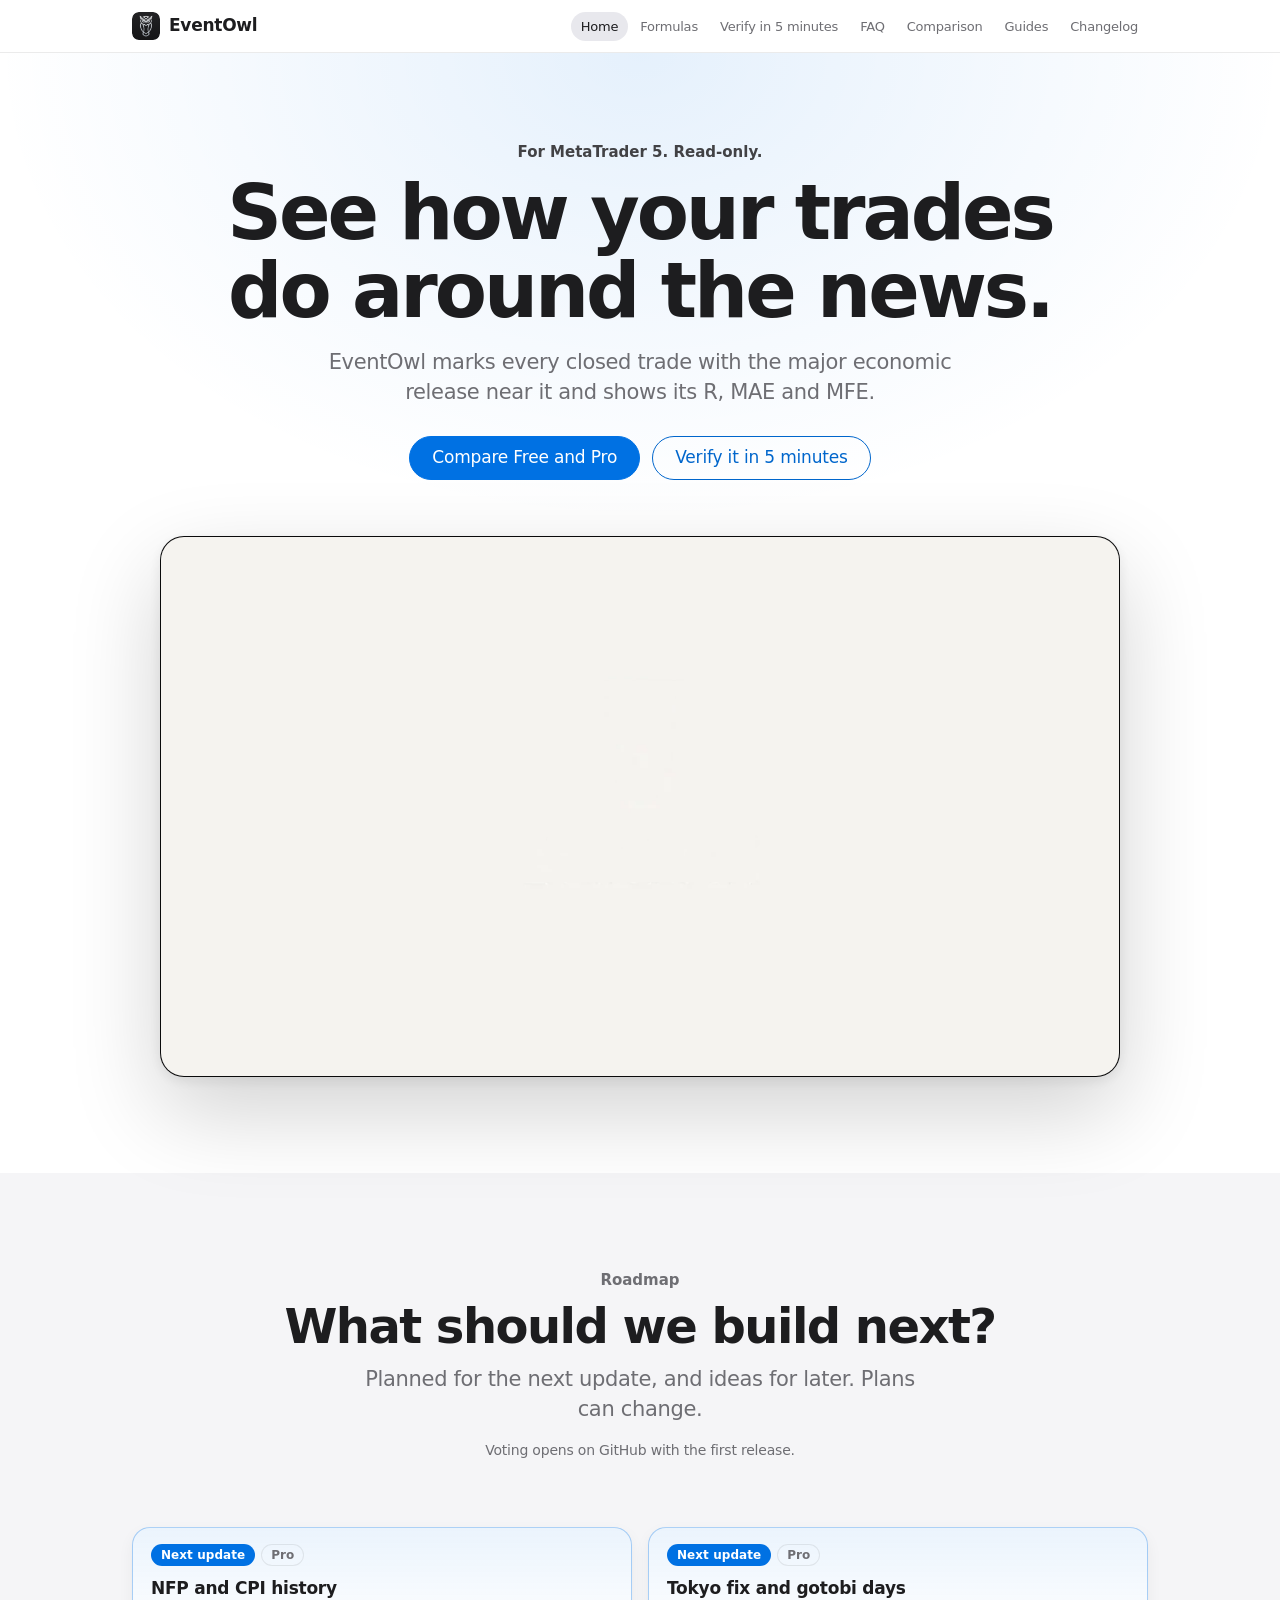
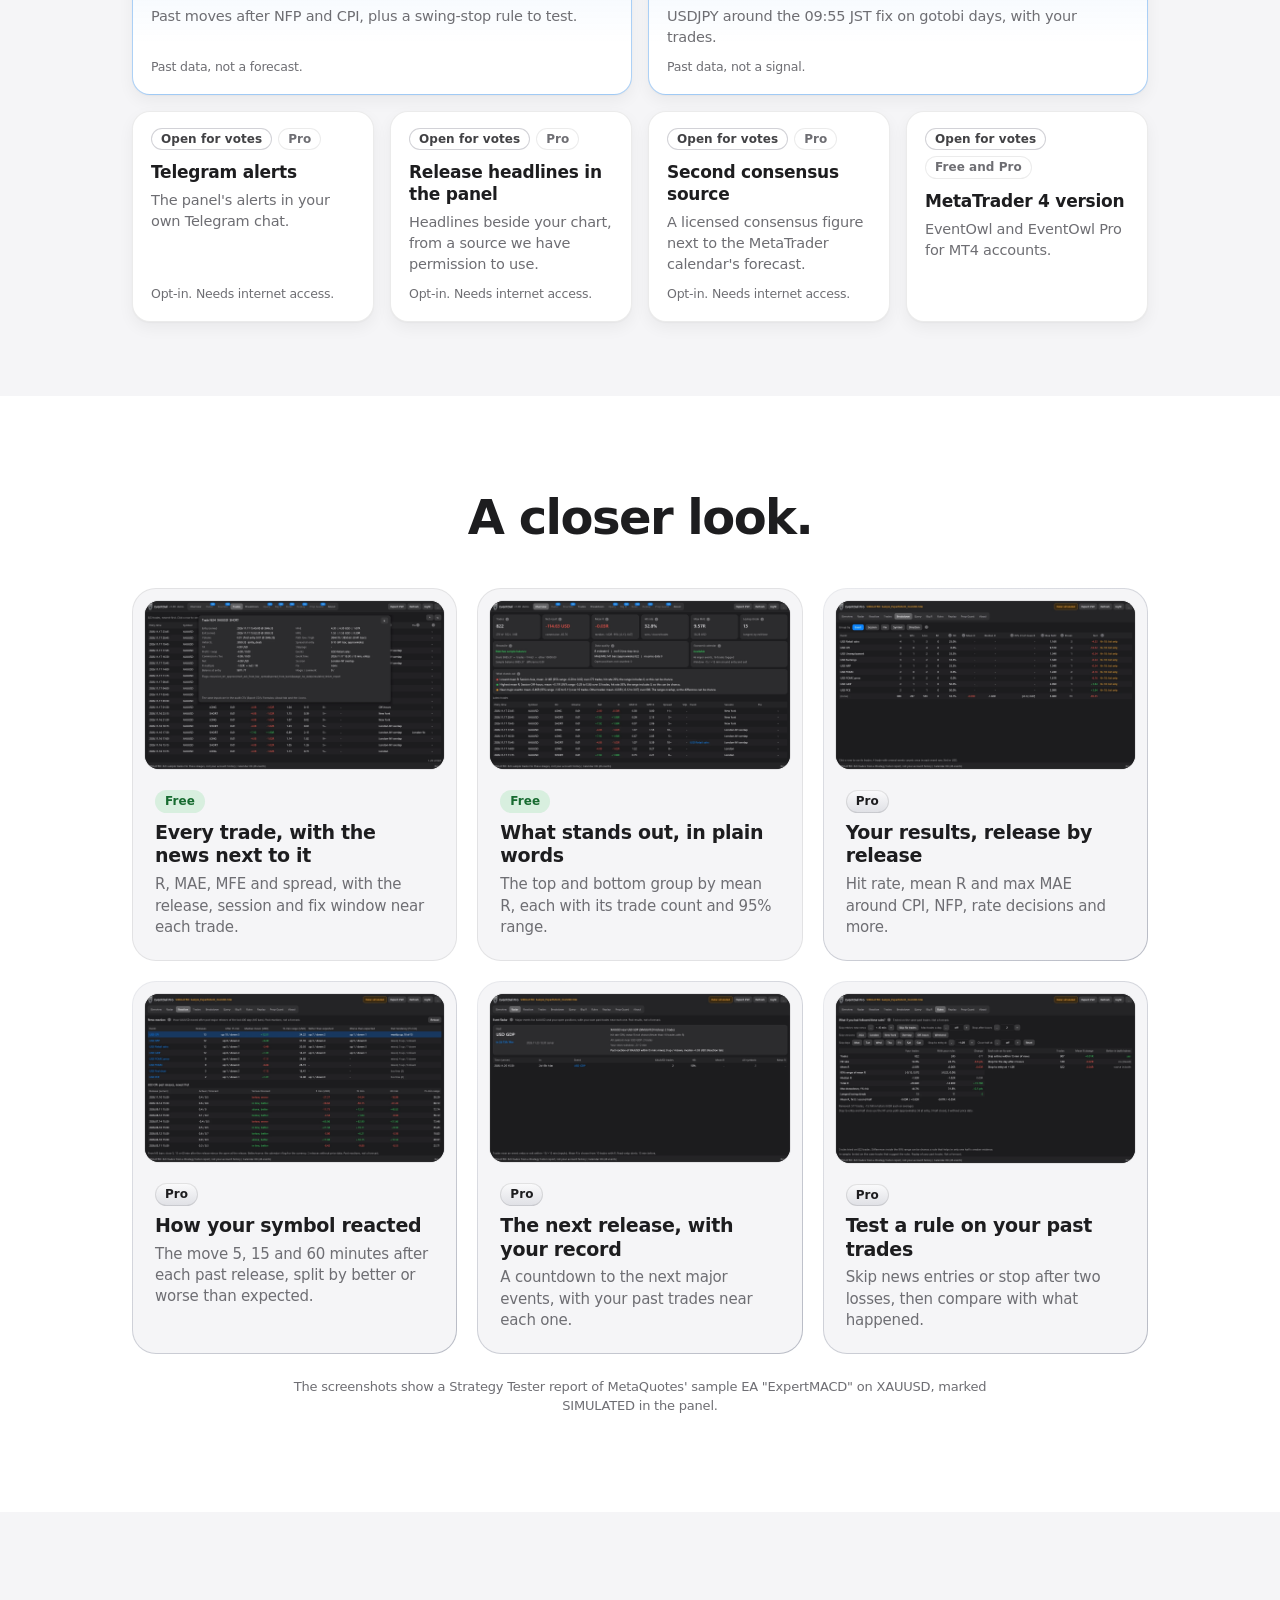
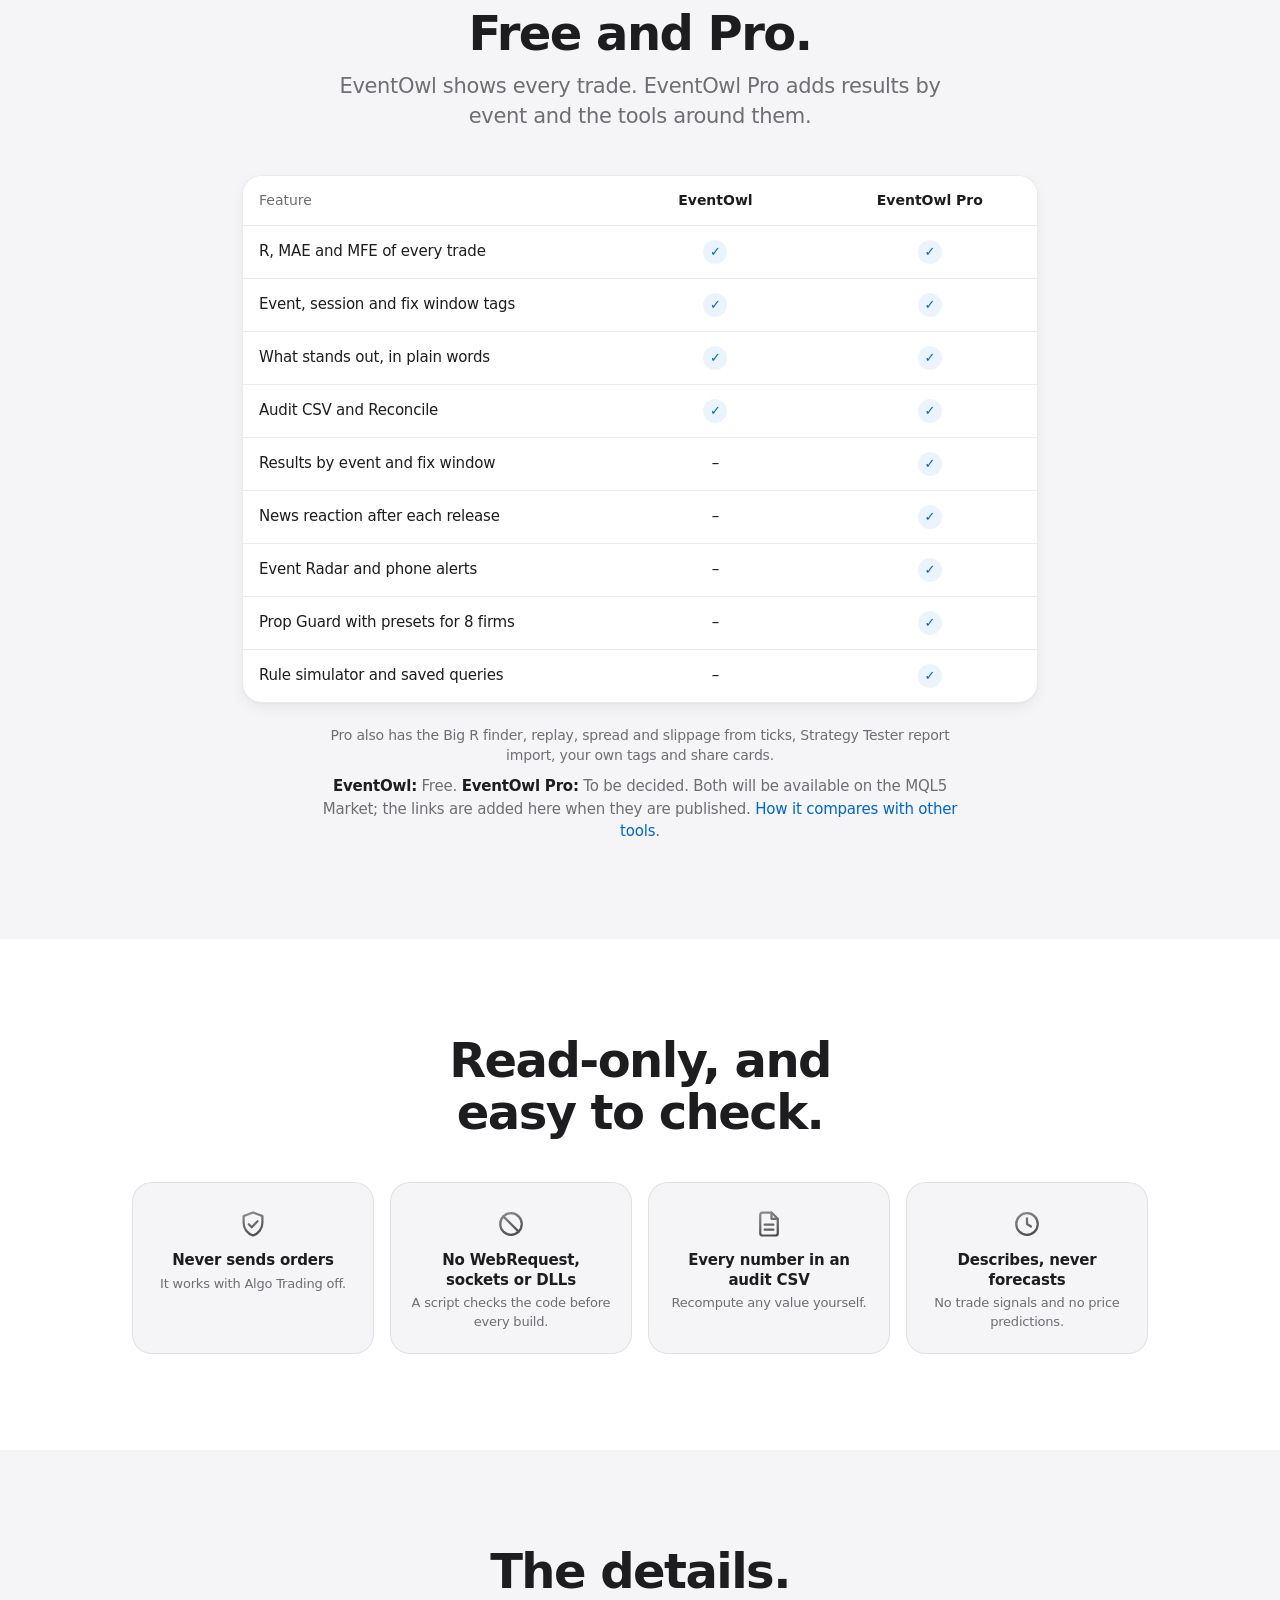
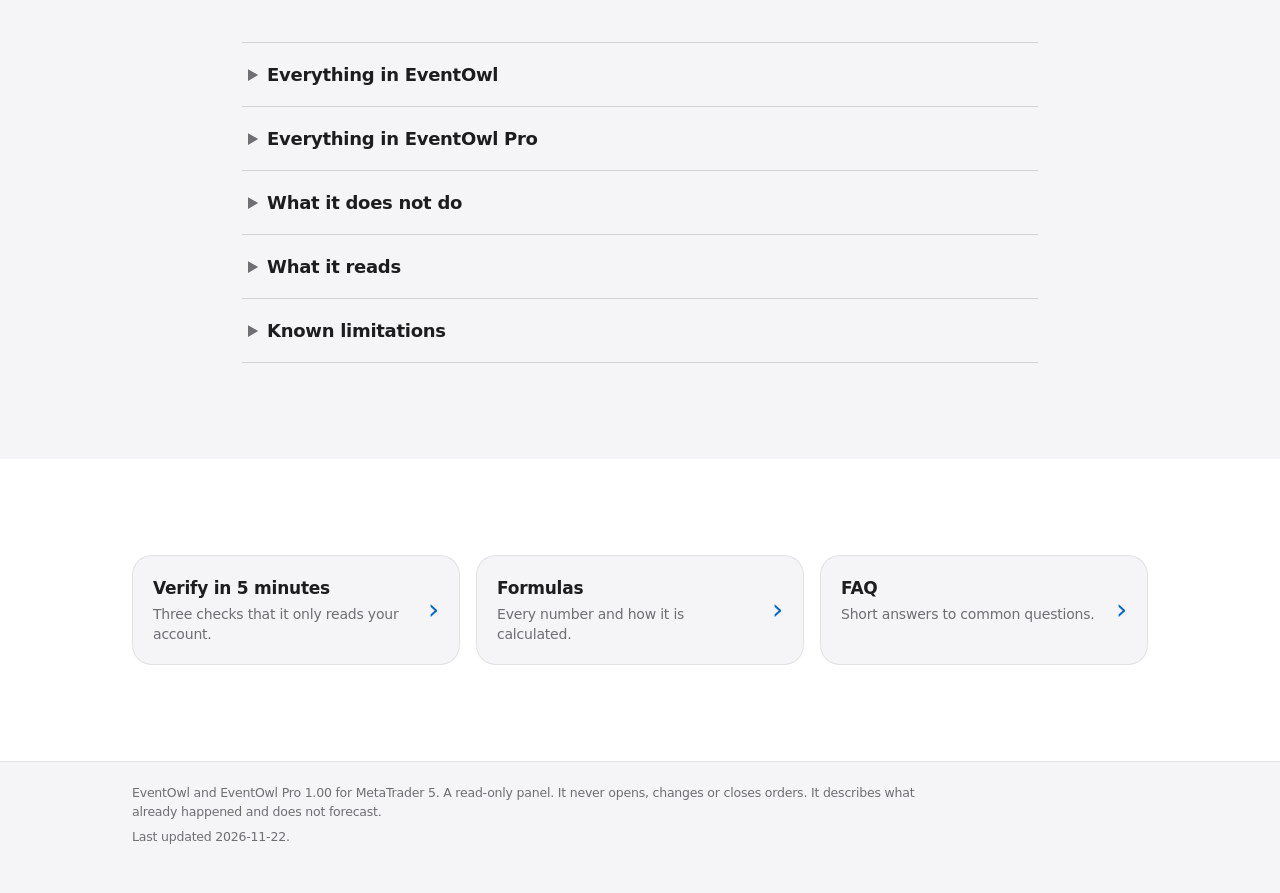
==== commit 09712883: "Site: EventOwl (renamed from Event R Lens), new owl logo, trailer, roadmap and short comparison Co-A" ====
--- a/index.html
+++ b/index.html
@@ -3,147 +3,228 @@
 <head>
 <meta charset="utf-8">
 <meta name="viewport" content="width=device-width, initial-scale=1">
-<title>Event R Lens: see how your MT5 trades do around the news</title>
-<meta name="description" content="Event R Lens is a read-only MetaTrader 5 panel. It shows the R multiple, MAE and MFE of every closed trade with the major economic release and fix window near it. Event R Lens Pro adds results by event, the past reaction of your symbol to each release, an event radar and a prop rule guard.">
+<title>EventOwl: see how your MT5 trades do around the news</title>
+<meta name="description" content="Read-only MT5 panel: the R, MAE and MFE of every closed trade, with the economic release and fix window near it. EventOwl Pro adds results by event.">
 <link rel="canonical" href="https://lapdawgg.github.io/eventrlens/">
 <link rel="icon" href="logo.svg" type="image/svg+xml">
 <link rel="apple-touch-icon" href="apple-touch-icon.png">
 <meta name="theme-color" content="#181a1f">
 <meta property="og:type" content="website">
-<meta property="og:site_name" content="Event R Lens">
-<meta property="og:title" content="Event R Lens: see how your MT5 trades do around the news">
-<meta property="og:description" content="Event R Lens is a read-only MetaTrader 5 panel. It shows the R multiple, MAE and MFE of every closed trade with the major economic release and fix window near it. Event R Lens Pro adds results by event, the past reaction of your symbol to each release, an event radar and a prop rule guard.">
+<meta property="og:site_name" content="EventOwl">
+<meta property="og:title" content="EventOwl: see how your MT5 trades do around the news">
+<meta property="og:description" content="Read-only MT5 panel: the R, MAE and MFE of every closed trade, with the economic release and fix window near it. EventOwl Pro adds results by event.">
 <meta name="twitter:card" content="summary_large_image">
 <meta property="og:url" content="https://lapdawgg.github.io/eventrlens/">
 <meta property="og:image" content="https://lapdawgg.github.io/eventrlens/og.png">
 <meta property="og:image:width" content="1200">
 <meta property="og:image:height" content="630">
-<meta property="og:image:alt" content="Event R Lens: Your MT5 trades, broken down by economic event, session and fix window.">
+<meta property="og:image:alt" content="EventOwl: Your MT5 trades, broken down by economic event, session and fix window.">
 <link rel="stylesheet" href="style.css">
-<script type="application/ld+json">{"@context":"https://schema.org","@graph":[{"@type":"SoftwareApplication","name":"Event R Lens","applicationCategory":"FinanceApplication","operatingSystem":"Windows","softwareRequirements":"MetaTrader 5","softwareVersion":"1.00","description":"Shows the R multiple, MAE and MFE of every closed trade and the major economic event and fix window near it, breaks your results down by session, symbol and direction, and says in plain words what stands out.","offers":{"@type":"Offer","price":"0","priceCurrency":"USD"},"image":"https://lapdawgg.github.io/eventrlens/og.png"},{"@type":"SoftwareApplication","name":"Event R Lens Pro","applicationCategory":"FinanceApplication","operatingSystem":"Windows","softwareRequirements":"MetaTrader 5","softwareVersion":"1.00","description":"Breaks down your own closed trades by economic event, fix window, session, symbol, direction and your own tags. Adds an event radar with your own past results, the past reaction of your symbol to each major release, a prop firm rule guard, a rule simulator, a combination query, a Big R finder and Strategy Tester report import.","image":"https://lapdawgg.github.io/eventrlens/og.png"}]}</script>
+<script type="application/ld+json">{"@context":"https://schema.org","@graph":[{"@type":"SoftwareApplication","name":"EventOwl","applicationCategory":"FinanceApplication","operatingSystem":"Windows","softwareRequirements":"MetaTrader 5","softwareVersion":"1.00","description":"Shows the R multiple, MAE and MFE of every closed trade and the major economic event and fix window near it, breaks your results down by session, symbol and direction, and says in plain words what stands out.","offers":{"@type":"Offer","price":"0","priceCurrency":"USD"},"image":"https://lapdawgg.github.io/eventrlens/og.png"},{"@type":"SoftwareApplication","name":"EventOwl Pro","applicationCategory":"FinanceApplication","operatingSystem":"Windows","softwareRequirements":"MetaTrader 5","softwareVersion":"1.00","description":"Breaks down your own closed trades by economic event, fix window, session, symbol, direction and your own tags. Adds an event radar with your own past results, the past reaction of your symbol to each major release, a prop firm rule guard, a rule simulator, a combination query, a Big R finder and Strategy Tester report import.","image":"https://lapdawgg.github.io/eventrlens/og.png"}]}</script>
 </head>
 <body>
-<header><div class="wrap"><a class="brand" href="index.html"><img src="logo.svg" width="28" height="28" alt="">Event R Lens</a><nav><a href="index.html" aria-current="page">Home</a> <a href="formulas.html">Formulas</a> <a href="verify.html">Verify in 5 minutes</a> <a href="faq.html">FAQ</a> <a href="comparison.html">Comparison</a> <a href="guides.html">Guides</a> <a href="changelog.html">Changelog</a></nav></div></header>
+<header><div class="wrap"><a class="brand" href="index.html"><img src="logo.svg" width="28" height="28" alt="">EventOwl</a><nav><a href="index.html" aria-current="page">Home</a> <a href="formulas.html">Formulas</a> <a href="verify.html">Verify in 5 minutes</a> <a href="faq.html">FAQ</a> <a href="comparison.html">Comparison</a> <a href="guides.html">Guides</a> <a href="changelog.html">Changelog</a></nav></div></header>
 <main class="home">
 <section class="hero">
 <div class="wrap">
-<p class="eyebrow">For MetaTrader 5. Read-only. No forecasts.</p>
+<p class="eyebrow">For MetaTrader 5. Read-only.</p>
 <h1>See how your trades do around the news.</h1>
-<p class="lead">Event R Lens puts the major economic release and the fix window next to every trade you closed, with its R multiple, MAE and MFE, and tells you in plain words what stands out. Event R Lens Pro shows your results by event, how your symbol moved after each past release, the next release with your own record, and your prop firm rules, live.</p>
+<p class="lead">EventOwl marks every closed trade with the major economic release near it and shows its R, MAE and MFE.</p>
 <p class="cta"><a class="btn primary" href="#free-and-pro">Compare Free and Pro</a> <a class="btn" href="verify.html">Verify it in 5 minutes</a></p>
-<p class="note">Below: how XAUUSD moved in the 15 minutes after each major US release of the last 400 days. A past tendency with its count, not a forecast.</p>
-<figure class="shot hero-shot"><img src="shot-reaction.webp" width="1280" height="720" alt="Event R Lens Pro News reaction: for XAUUSD, every past major US release with the up and down count after 15 minutes, median move, 15-minute range and the past tendency"></figure>
-<p class="trust"><span>Never sends orders</span><span>No network, no DLL</span><span>Every number in an audit CSV</span><span>Describes past trades only</span></p>
-</div>
-</section>
-<section class="features">
-<div class="wrap">
-<div class="feature">
-<div class="text">
-<p class="tag free">Free</p>
-<h2>Every trade, with the news next to it.</h2>
-<p>Entry, exit, initial stop loss, 1R and R, MAE and MFE in price, money and R, spread, and the major release and Tokyo or London fix window near the trade. Click a trade to see every input of its calculation.</p>
-</div>
-<figure class="shot"><img src="shot-trade.webp" width="1280" height="720" loading="lazy" alt="Trade detail window with entry, exit, initial stop loss, 1R, R multiple, MAE, MFE, spread, session and fix window"></figure>
-</div>
-<div class="feature">
-<div class="text">
-<p class="tag pro">Pro</p>
-<h2>Your results, release by release.</h2>
-<p>Hit rate, mean R with its 95% range, max MAE and net result for every event type: CPI, NFP, rate decisions, GDP, retail sales and more. Small groups are marked, so a few lucky trades do not look like a pattern.</p>
-</div>
-<figure class="shot"><img src="shot-events.webp" width="1280" height="720" loading="lazy" alt="Breakdown by economic event: one row per event with trades, wins, losses, hit rate, mean R, 95% range, max MAE and net result"></figure>
-</div>
-<div class="feature">
-<div class="text">
-<p class="tag free">Free</p>
-<h2>What stands out, in plain words.</h2>
-<p>Your strongest and weakest session, symbol or direction, and your trades near major releases against the rest, each with the trade count and its 95% range. If a difference can be chance, the panel says so.</p>
-</div>
-<figure class="shot"><img src="shot-overview.webp" width="1280" height="720" loading="lazy" alt="Overview with trades, net result, mean R, hit rate, max MAE, losing streak, Reconcile and the What stands out card"></figure>
-</div>
-<div class="feature">
-<div class="text">
-<p class="tag pro">Pro</p>
-<h2>The next release, with your own record.</h2>
-<p>A countdown to the next major events for your symbol and open positions, your past trades near each one, and optional terminal alerts before the release or before your news window starts.</p>
-</div>
-<figure class="shot"><img src="shot-radar.webp" width="1280" height="720" loading="lazy" alt="Event Radar: next event with countdown, your past trades near it and a table of upcoming events"></figure>
-</div>
-<div class="feature">
-<div class="text">
-<p class="tag pro">Pro</p>
-<h2>Prop firm rules, checked while you trade.</h2>
-<p>Pick your firm, program and stage, or enter the rules yourself. Daily loss, max loss, news window, consistency, risk per trade, weekend holding and minimum holding time: how much room is left today, which past days broke a rule, and where your firm measures differently. The panel warns; it never closes a position.</p>
-</div>
-<figure class="shot"><img src="shot-prop.webp" width="1280" height="720" loading="lazy" alt="Prop Guard live status: daily loss used, room to the max loss floor, next news window, weekend and open risk"></figure>
-</div>
-<div class="feature">
-<div class="text">
-<p class="tag pro">Pro</p>
-<h2>Test a rule on your past trades first.</h2>
-<p>Skip entries near news, stop after two losses, move the stop to entry at +1R: see what each rule would have done to your own trades, and whether it helped in both halves of your history.</p>
-</div>
-<figure class="shot"><img src="shot-rules.webp" width="1280" height="720" loading="lazy" alt="Rule simulator: your trades against the same trades with your rules, and the effect of each rule on its own"></figure>
-</div>
-</div>
-</section>
-<div class="wrap prose">
-<h2 id="free-and-pro">Free and Pro</h2>
-<div class="table"><table>
-<thead><tr><th>Feature</th><th>Event R Lens</th><th>Event R Lens Pro</th></tr>
-</thead><tbody><tr><td>Builds trades from the account history: partial closes, netting reversals, separate commission deals and swaps</td><td>Yes</td><td>Yes</td></tr>
-<tr><td>R multiple of every trade from its initial stop loss; optional 1R rule for trades without a stop loss</td><td>Yes</td><td>Yes</td></tr>
-<tr><td>MAE and MFE of every trade in price, money and R</td><td>Yes</td><td>Yes</td></tr>
-<tr><td>Spread at entry from M1 bars</td><td>Yes</td><td>Yes</td></tr>
-<tr><td>Every trade marked with the major economic event near it (rate decisions, NFP, CPI, PCE, GDP, retail sales, jobs), its session and its Tokyo or London fix window; an input switches to every high-importance event</td><td>Yes</td><td>Yes</td></tr>
-<tr><td>What stands out: your strongest and weakest group and your trades near major events, in plain words with the trade count and 95% range</td><td>Yes</td><td>Yes</td></tr>
-<tr><td>Breakdown tables by session, symbol and direction</td><td>Yes</td><td>Yes</td></tr>
-<tr><td>Trade list with every input of every calculation</td><td>Yes</td><td>Yes</td></tr>
-<tr><td>Audit CSV export of every input and result</td><td>Yes</td><td>Yes</td></tr>
-<tr><td>Reconcile view: totals compared with the account balance</td><td>Yes</td><td>Yes</td></tr>
-<tr><td>Breakdown by economic event and by fix window: hit rate, mean R with its 95% range, max MAE and net result near each event type</td><td>-</td><td>Yes</td></tr>
-<tr><td>Event Radar: upcoming major events for your symbol and open positions, with your own past results near each one, and optional alerts</td><td>-</td><td>Yes</td></tr>
-<tr><td>News reaction: how your chart symbol moved 5, 15 and 60 minutes after each past major release, split by better or worse than expected, with the past tendency; past reactions, not a forecast</td><td>-</td><td>Yes</td></tr>
-<tr><td>Prop Guard: pick your prop firm, program and stage (presets for 8 firms, each with its source and the date it was read) or enter the rules yourself; daily loss, max loss, news window, consistency, risk per trade, weekend and minimum holding time, checked on your history and live</td><td>-</td><td>Yes</td></tr>
-<tr><td>Rule simulator: your past trades replayed with rules such as skipping news entries, a daily stop or a stop to entry at +1R</td><td>-</td><td>Yes</td></tr>
-<tr><td>Combination query: symbol, direction, event, session, fix, tag, weekdays and entry hours, with saved queries</td><td>-</td><td>Yes</td></tr>
-<tr><td>Big R finder: which labels are over-represented among your biggest winners and losers (lift table)</td><td>-</td><td>Yes</td></tr>
-<tr><td>Replay of your past R sequence at a chosen risk, with 10,000 reshuffles of the same trades</td><td>-</td><td>Yes</td></tr>
-<tr><td>Spread and slippage refined from ticks for recent trades (the number of days is an input)</td><td>-</td><td>Yes</td></tr>
-<tr><td>Strategy Tester report import, shown as a simulated dataset and never mixed with the account history</td><td>-</td><td>Yes</td></tr>
-<tr><td>Your own tags from comment keywords and magic numbers</td><td>-</td><td>Yes</td></tr>
-<tr><td>Share card: a PNG of a query result without account number, broker or money amounts</td><td>-</td><td>Yes</td></tr>
-<tr><td>Price</td><td>Free</td><td>To be decided</td></tr>
+<figure class="trailer">
+<picture>
+<source media="(prefers-reduced-motion: reduce)" srcset="shot-overview.webp">
+<img src="trailer.webp" width="960" height="540" fetchpriority="high" alt="The EventOwl panel: closed trades with the economic release near each one">
+</picture>
+</figure>
+</div>
+</section>
+<section class="band alt" id="roadmap">
+<div class="wrap">
+<div class="section-head">
+<p class="eyebrow">Roadmap</p>
+<h2>What should we build next?</h2>
+<p class="lead">Planned for the next update, and ideas for later. Plans can change.</p>
+<p class="note">Voting opens on GitHub with the first release.</p>
+</div>
+<div class="roadmap">
+<div class="rm-item rm-next"><p class="rm-chips"><span class="chip chip-next">Next update</span><span class="chip chip-ed">Pro</span></p><h3>NFP and CPI history</h3><p>Past moves after NFP and CPI, plus a swing-stop rule to test.</p><p class="note">Past data, not a forecast.</p></div>
+<div class="rm-item rm-next"><p class="rm-chips"><span class="chip chip-next">Next update</span><span class="chip chip-ed">Pro</span></p><h3>Tokyo fix and gotobi days</h3><p>USDJPY around the 09:55 JST fix on gotobi days, with your trades.</p><p class="note">Past data, not a signal.</p></div>
+<div class="rm-item rm-vote"><p class="rm-chips"><span class="chip chip-vote">Open for votes</span><span class="chip chip-ed">Pro</span></p><h3>Telegram alerts</h3><p>The panel's alerts in your own Telegram chat.</p><p class="note">Opt-in. Needs internet access.</p></div>
+<div class="rm-item rm-vote"><p class="rm-chips"><span class="chip chip-vote">Open for votes</span><span class="chip chip-ed">Pro</span></p><h3>Release headlines in the panel</h3><p>Headlines beside your chart, from a source we have permission to use.</p><p class="note">Opt-in. Needs internet access.</p></div>
+<div class="rm-item rm-vote"><p class="rm-chips"><span class="chip chip-vote">Open for votes</span><span class="chip chip-ed">Pro</span></p><h3>Second consensus source</h3><p>A licensed consensus figure next to the MetaTrader calendar's forecast.</p><p class="note">Opt-in. Needs internet access.</p></div>
+<div class="rm-item rm-vote"><p class="rm-chips"><span class="chip chip-vote">Open for votes</span><span class="chip chip-ed">Free and Pro</span></p><h3>MetaTrader 4 version</h3><p>EventOwl and EventOwl Pro for MT4 accounts.</p></div>
+</div>
+</div>
+</section>
+<section class="band">
+<div class="wrap">
+<div class="section-head">
+<h2>A closer look.</h2>
+</div>
+<div class="cards">
+<article class="card">
+<a class="shot-link" href="shot-trade.webp"><img src="shot-trade.webp" width="1280" height="720" loading="lazy" decoding="async" alt="Trade detail window with entry, exit, initial stop loss, 1R, R multiple, MAE, MFE, spread, session and fix window"></a>
+<div class="card-body">
+<p class="chip chip-free">Free</p>
+<h3>Every trade, with the news next to it</h3>
+<p>R, MAE, MFE and spread, with the release, session and fix window near each trade.</p>
+</div>
+</article>
+<article class="card">
+<a class="shot-link" href="shot-overview.webp"><img src="shot-overview.webp" width="1280" height="720" loading="lazy" decoding="async" alt="Overview with trades, net result, mean R, hit rate, max MAE, losing streak, Reconcile and the What stands out card"></a>
+<div class="card-body">
+<p class="chip chip-free">Free</p>
+<h3>What stands out, in plain words</h3>
+<p>The top and bottom group by mean R, each with its trade count and 95% range.</p>
+</div>
+</article>
+<article class="card pro">
+<a class="shot-link" href="shot-events.webp"><img src="shot-events.webp" width="1280" height="720" loading="lazy" decoding="async" alt="Breakdown by economic event: one row per event with trades, wins, losses, hit rate, mean R, 95% range, max MAE and net result"></a>
+<div class="card-body">
+<p class="chip chip-pro">Pro</p>
+<h3>Your results, release by release</h3>
+<p>Hit rate, mean R and max MAE around CPI, NFP, rate decisions and more.</p>
+</div>
+</article>
+<article class="card pro">
+<a class="shot-link" href="shot-reaction.webp"><img src="shot-reaction.webp" width="1280" height="720" loading="lazy" decoding="async" alt="News reaction: for XAUUSD, every past major US release with the up and down count after 15 minutes, median move, 15-minute range and the past tendency"></a>
+<div class="card-body">
+<p class="chip chip-pro">Pro</p>
+<h3>How your symbol reacted</h3>
+<p>The move 5, 15 and 60 minutes after each past release, split by better or worse than expected.</p>
+</div>
+</article>
+<article class="card pro">
+<a class="shot-link" href="shot-radar.webp"><img src="shot-radar.webp" width="1280" height="720" loading="lazy" decoding="async" alt="Event Radar: next event with countdown, your past trades near it and a table of upcoming events"></a>
+<div class="card-body">
+<p class="chip chip-pro">Pro</p>
+<h3>The next release, with your record</h3>
+<p>A countdown to the next major events, with your past trades near each one.</p>
+</div>
+</article>
+<article class="card pro">
+<a class="shot-link" href="shot-rules.webp"><img src="shot-rules.webp" width="1280" height="720" loading="lazy" decoding="async" alt="Rule simulator: the sample trades replayed without entries within 15 minutes of news, with a stop after 2 losses and a stop to entry at +1R, next to the original results"></a>
+<div class="card-body">
+<p class="chip chip-pro">Pro</p>
+<h3>Test a rule on your past trades</h3>
+<p>Skip news entries or stop after two losses, then compare with what happened.</p>
+</div>
+</article>
+</div>
+<p class="note center">The screenshots show a Strategy Tester report of MetaQuotes' sample EA "ExpertMACD" on XAUUSD, marked SIMULATED in the panel.</p>
+</div>
+</section>
+<section class="band alt">
+<div class="wrap narrow">
+<div class="section-head">
+<h2 id="free-and-pro">Free and Pro.</h2>
+<p class="lead">EventOwl shows every trade. EventOwl Pro adds results by event and the tools around them.</p>
+</div>
+<div class="table compare"><table>
+<thead><tr><th>Feature</th><th>EventOwl</th><th>EventOwl Pro</th></tr></thead>
+<tbody>
+<tr><td>R, MAE and MFE of every trade</td><td><span class="yes">&#10003;</span></td><td><span class="yes">&#10003;</span></td></tr>
+<tr><td>Event, session and fix window tags</td><td><span class="yes">&#10003;</span></td><td><span class="yes">&#10003;</span></td></tr>
+<tr><td>What stands out, in plain words</td><td><span class="yes">&#10003;</span></td><td><span class="yes">&#10003;</span></td></tr>
+<tr><td>Audit CSV and Reconcile</td><td><span class="yes">&#10003;</span></td><td><span class="yes">&#10003;</span></td></tr>
+<tr><td>Results by event and fix window</td><td><span class="no">&#8211;</span></td><td><span class="yes">&#10003;</span></td></tr>
+<tr><td>News reaction after each release</td><td><span class="no">&#8211;</span></td><td><span class="yes">&#10003;</span></td></tr>
+<tr><td>Event Radar and phone alerts</td><td><span class="no">&#8211;</span></td><td><span class="yes">&#10003;</span></td></tr>
+<tr><td>Prop Guard with presets for 8 firms</td><td><span class="no">&#8211;</span></td><td><span class="yes">&#10003;</span></td></tr>
+<tr><td>Rule simulator and saved queries</td><td><span class="no">&#8211;</span></td><td><span class="yes">&#10003;</span></td></tr>
 </tbody></table></div>
-<p>Both are Expert Advisors in the MQL5 Market category Utilities, version 1.00. Event R Lens is free. Event R Lens Pro: To be decided.</p>
-<p>Both will be available on the MQL5 Market; the links are added here when they are published.</p>
-<h2 id="what-event-r-lens-does">What Event R Lens does</h2>
+<p class="note">Pro also has the Big R finder, replay, spread and slippage from ticks, Strategy Tester report import, your own tags and share cards.</p>
+<div class="price">
+<p><strong>EventOwl:</strong> Free. <strong>EventOwl Pro:</strong> To be decided. Both will be available on the MQL5 Market; the links are added here when they are published. <a href="comparison.html">How it compares with other tools</a>.</p>
+</div>
+</div>
+</section>
+<section class="band">
+<div class="wrap">
+<div class="section-head">
+<h2>Read-only, and easy to check.</h2>
+</div>
+<ul class="trust">
+<li class="t-orders"><strong>Never sends orders</strong><span>It works with Algo Trading off.</span></li>
+<li class="t-net"><strong>No WebRequest, sockets or DLLs</strong><span>A script checks the code before every build.</span></li>
+<li class="t-csv"><strong>Every number in an audit CSV</strong><span>Recompute any value yourself.</span></li>
+<li class="t-past"><strong>Describes, never forecasts</strong><span>No trade signals and no price predictions.</span></li>
+</ul>
+</div>
+</section>
+<section class="band alt">
+<div class="wrap narrow">
+<div class="section-head">
+<h2>The details.</h2>
+</div>
+<div class="accordion">
+<details>
+<summary>Everything in EventOwl</summary>
+<div class="details-body">
 <ul><li>Builds trades from the account history: partial closes, netting reversals, separate commission deals and swaps</li>
 <li>R multiple of every trade from its initial stop loss; optional 1R rule for trades without a stop loss</li>
 <li>MAE and MFE of every trade in price, money and R</li>
 <li>Spread at entry from M1 bars</li>
 <li>Every trade marked with the major economic event near it (rate decisions, NFP, CPI, PCE, GDP, retail sales, jobs), its session and its Tokyo or London fix window; an input switches to every high-importance event</li>
-<li>What stands out: your strongest and weakest group and your trades near major events, in plain words with the trade count and 95% range</li>
+<li>What stands out: the top and bottom group by mean R, each with its trade count and 95% range, and your trades near major events compared with the other trades, in plain words</li>
 <li>Breakdown tables by session, symbol and direction</li>
 <li>Trade list with every input of every calculation</li>
 <li>Audit CSV export of every input and result</li>
 <li>Reconcile view: totals compared with the account balance</li></ul>
-<h2 id="what-it-does-not-do">What it does not do</h2>
+</div>
+</details>
+<details>
+<summary>Everything in EventOwl Pro</summary>
+<div class="details-body">
+<ul><li>Breakdown by economic event and by fix window: hit rate, mean R with its 95% range, max MAE and net result near each event type</li>
+<li>Event Radar: upcoming major events for your symbol and open positions, with your own past results near each one, and optional alerts in the terminal and on your phone (MetaTrader push notifications)</li>
+<li>News reaction: how your chart symbol moved 5, 15 and 60 minutes after each past major release, split by better or worse than expected, with the past tendency; past reactions, not a forecast</li>
+<li>Prop Guard: pick your prop firm, program and stage (presets for 8 firms, each with its source and the date it was read) or enter your own rules; daily loss, max loss, news window, risk per trade and weekend, checked on your history and live; consistency, and minimum holding time from presets, checked on your history</li>
+<li>Rule simulator: your past trades replayed with rules such as skipping news entries, a daily stop or a stop to entry at +1R</li>
+<li>Combination query: symbol, direction, event, session, fix, tag, weekdays and entry hours, with saved queries</li>
+<li>Big R finder: which labels are over-represented among your top and bottom trades by R (lift table)</li>
+<li>Replay of your past R sequence at a chosen risk, with 10,000 reshuffles of the same trades</li>
+<li>Spread and slippage refined from ticks for recent trades (the number of days is an input)</li>
+<li>Strategy Tester report import, shown as a simulated dataset and never mixed with the account history</li>
+<li>Your own tags from comment keywords and magic numbers</li>
+<li>Share card: a PNG of a query result without account number, broker or money amounts</li>
+<li>Also included: the trade list with R, MAE and MFE, event, session and fix tags, What stands out, the session, symbol and direction breakdowns, the audit CSV and Reconcile</li></ul>
+</div>
+</details>
+<details>
+<summary>What it does not do</summary>
+<div class="details-body">
+<h3>EventOwl</h3>
 <ul><li>Does not open, change or close orders or positions. The source code contains no trade functions.</li>
-<li>Does not use the network, WebRequest or DLLs.</li>
+<li>Does not use the network, WebRequest, sockets or DLLs.</li>
 <li>Does not forecast. Every number describes past trades.</li>
-<li>Does not collect personal data. It writes only to MQL5 &gt; Files &gt; EventRLens: your display settings, an SL journal of positions opened while the panel runs, and the CSV exports you ask for. Event R Lens Pro also writes the saved queries, manual tags and share cards you ask for.</li></ul>
-<h2 id="who-it-is-for">Who it is for</h2>
-<ul><li><strong>News traders.</strong> See your own results around CPI, NFP and rate decisions, and how your symbol moved after each past release.</li>
-<li><strong>Gold, Nasdaq and Bitcoin traders.</strong> XAUUSD, US indices such as USTEC and BTCUSD are tagged with US events, because their price reacts to them. Currency pairs get the events of both currencies.</li>
-<li><strong>Traders around fixes.</strong> Trades opened or closed within 10 minutes of the Tokyo fix (09:55 JST) or the London fix (16:00 London time) carry a fix tag.</li>
-<li><strong>Prop firm traders.</strong> The panel only reads the account, so it works on any MetaTrader 5 account. Event R Lens Pro checks your history and your open positions against your firm's rules and can warn before a news window or the daily limit.</li>
-<li><strong>Traders who want to change one habit.</strong> The Pro rule simulator shows what a rule would have done to your own past trades.</li>
-<li><strong>Anyone who wants to check their own numbers.</strong> Every input of every calculation is in the audit CSV.</li></ul>
-<h2 id="how-to-check-it">How to check it</h2>
-<p>You can check in about five minutes that the panel only reads your account: see <a href="verify.html">Verify in 5 minutes</a>. Every formula is on the <a href="formulas.html">Formulas</a> page.</p>
-<h2 id="known-limitations">Known limitations</h2>
+<li>Does not collect personal data. It writes only to MQL5 &gt; Files &gt; EventOwl: your display settings, an SL journal of positions opened while the panel runs, and the CSV exports you ask for.</li></ul>
+<h3>EventOwl Pro</h3>
+<ul><li>Does not open, change or close orders or positions. The source code contains no trade functions.</li>
+<li>Does not use WebRequest, sockets or DLLs. Phone alerts are optional and off by default; when you turn them on, MetaTrader sends them with its own push notifications.</li>
+<li>Does not forecast. Every number describes past trades, past market moves or the current account state.</li>
+<li>Does not collect personal data. It writes only to MQL5 &gt; Files &gt; EventOwl: your display settings, your firm preset choice, an SL journal of positions opened while the panel runs, and the files you ask for: CSV exports, saved queries, your manual tags and share cards.</li></ul>
+</div>
+</details>
+<details>
+<summary>What it reads</summary>
+<div class="details-body">
+<ul><li>Your account history: deals and orders, read with the standard MT5 history functions.</li>
+<li>M1 bars of the symbols you traded.</li>
+<li>The MT5 economic calendar: high-importance events of the currencies you traded.</li>
+<li>Symbol properties and conversion rates, to turn the stop loss distance into money (1R).</li></ul>
+<h3>EventOwl Pro also reads</h3>
+<ul><li>Ticks of the symbols you traded, for trades of the last 30 days by default (input).</li>
+<li>M5 bars of the chart symbol, up to 400 days back, for News reaction.</li>
+<li>More of the MT5 economic calendar: high-importance events of the chart symbol's currencies in the last 400 days (News reaction), and of the chart symbol's and your open positions' currencies in the next 8 days (Event Radar).</li>
+<li>Your open positions and the account equity, for Prop Guard live status and the Event Radar.</li>
+<li>A Strategy Tester HTML report, only if you copy one to MQL5 &gt; Files &gt; EventOwl &gt; import.</li></ul>
+</div>
+</details>
+<details>
+<summary>Known limitations</summary>
+<div class="details-body">
 <ul><li>MAE and MFE come from M1 bars and are approximate. Spread at entry from the M1 bar is approximate too.</li>
 <li>MAE and MFE need the terminal's M1 history. Trades older than it (Tools &gt; Options &gt; Charts &gt; Max bars in chart) show no MAE and MFE, and the panel counts them.</li>
 <li>1R uses current conversion rates for symbols not quoted in the account currency.</li>
@@ -151,10 +232,31 @@
 <li>Economic calendar times are corrected for daylight saving with the broker time model (default: New York + 7 h).</li>
 <li>The economic calendar may not be reachable on some networks; event tags are then off and the panel says so.</li>
 <li>The economic calendar is not available in the Strategy Tester.</li>
-<li>Major events are chosen by event code; the list is on the Formulas page. Set the input to every high-importance event to see the rest.</li></ul>
-<p>The screenshots show a Strategy Tester report of MetaQuotes' sample EA &quot;ExpertMACD&quot; on XAUUSD, marked SIMULATED in the panel, and a demo account. They show how the panel describes trades, not a trading strategy.</p>
-</div>
+<li>Major events are chosen by event code; the list is published with the formulas. Set the input to every high-importance event to see the rest.</li></ul>
+<h3>In EventOwl Pro</h3>
+<ul><li>Strategy Tester reports have no position ids: positions are matched first in, first out per symbol.</li>
+<li>Replay and reshuffles reuse your own past R values. They do not model future trades or changing markets.</li>
+<li>Firm presets are the rules as published on the date shown, read from each firm's site. Firms change rules, sometimes by purchase date, and measure in different ways; the panel lists where its measure differs. Check your firm's current terms. The panel warns, it never closes positions.</li>
+<li>The rule simulator tests rules on the same past trades that suggested them. With few trades, differences can be chance.</li>
+<li>Tick refinement covers trades of the last 30 days by default (input). Older trades keep the M1 bar spread; how far back ticks reach depends on the broker.</li>
+<li>Prop Guard news windows use every high-importance event, not only the major ones, because firms define news more widely.</li>
+<li>News reaction uses the terminal's M5 history (up to 400 days back) and the calendar's own better or worse flag. A past tendency does not say what the next release will do.</li>
+<li>Phone alerts need your MetaQuotes ID in Tools &gt; Options &gt; Notifications. MetaTrader limits how many notifications it sends per minute.</li></ul>
+</div>
+</details>
+</div>
+</div>
+</section>
+<section class="band">
+<div class="wrap">
+<div class="links">
+<a class="link-card" href="verify.html"><strong>Verify in 5 minutes</strong><span>Three checks that it only reads your account.</span></a>
+<a class="link-card" href="formulas.html"><strong>Formulas</strong><span>Every number and how it is calculated.</span></a>
+<a class="link-card" href="faq.html"><strong>FAQ</strong><span>Short answers to common questions.</span></a>
+</div>
+</div>
+</section>
 </main>
-<footer><div class="wrap"><p>Event R Lens and Event R Lens Pro 1.00 for MetaTrader 5. A read-only panel. It never opens, changes or closes orders. It describes past trades and does not forecast.</p><p>Last updated 2026-11-22.</p></div></footer>
+<footer><div class="wrap"><p>EventOwl and EventOwl Pro 1.00 for MetaTrader 5. A read-only panel. It never opens, changes or closes orders. It describes what already happened and does not forecast.</p><p>Last updated 2026-11-22.</p></div></footer>
 </body>
 </html>
--- a/style.css
+++ b/style.css
@@ -1,88 +1,369 @@
-/* Event R Lens site. No JavaScript; light and dark follow the system setting. */
+/* EventOwl site. Static HTML, no JavaScript. Light and dark follow the system setting.
+   Calm, Apple-like layout, mobile first: soft cards that grow slightly on hover, reduced motion respected. */
+
 :root {
-  --bg: #fbfbfd; --fg: #1d1d1f; --muted: #6e6e73; --line: #d2d2d7; --panel: #ffffff; --soft: #f5f5f7;
-  --accent: #0071e3; --accent-fg: #ffffff; --pro: #0071e3; --free: #248a3d; --code: #f2f2f5;
-  --shadow: 0 24px 70px rgba(0, 0, 0, .14), 0 2px 8px rgba(0, 0, 0, .06);
-  --glass: rgba(251, 251, 253, .78);
   color-scheme: light dark;
+  --bg: #ffffff;
+  --bg-alt: #f5f5f7;
+  --fg: #1d1d1f;
+  --fg-2: #424245;
+  --muted: #6e6e73;
+  --line: #d2d2d7;
+  --line-soft: rgba(0, 0, 0, .08);
+  --card: #ffffff;              /* cards on the grey bands */
+  --card-2: #f5f5f7;            /* cards on the white bands */
+  --chip: #e8e8ed;
+  --th: #f5f5f7;
+  --link: #0066cc;
+  --accent: #0071e3;
+  --accent-hover: #0068d1;
+  --accent-soft: rgba(0, 113, 227, .08);
+  --accent-line: rgba(0, 113, 227, .32);
+  --green: #176b30;             /* 5.4:1 on the grey cards with the green tint */
+  --green-soft: rgba(52, 199, 89, .15);
+  --silver-1: #fbfbfc;
+  --silver-2: #dfe0e5;
+  --silver-fg: #1d1d1f;
+  --silver-line: rgba(0, 0, 0, .1);
+  --edge-1: #e9eaee;
+  --edge-2: #b8bbc5;
+  --icon-fill: linear-gradient(160deg, #98989d, #3a3a3c);
+  --code: #f2f2f5;
+  --glass: rgba(255, 255, 255, .74);
+  --glow: rgba(0, 113, 227, .10);
+  --shadow-sm: 0 1px 2px rgba(0, 0, 0, .04), 0 6px 16px rgba(0, 0, 0, .05);
+  --shadow-md: 0 2px 6px rgba(0, 0, 0, .06), 0 18px 40px rgba(0, 0, 0, .11);
+  --shadow-lg: 0 4px 14px rgba(0, 0, 0, .08), 0 34px 90px rgba(0, 0, 0, .18);
+  --ease: cubic-bezier(.2, .8, .2, 1);
+  --t: 180ms;
+  --font: -apple-system, BlinkMacSystemFont, "SF Pro Text", "Segoe UI Variable Text", "Segoe UI", system-ui, Roboto, "Helvetica Neue", Arial, sans-serif;
+  --font-display: -apple-system, BlinkMacSystemFont, "SF Pro Display", "Segoe UI Variable Display", "Segoe UI", system-ui, Roboto, "Helvetica Neue", Arial, sans-serif;
+  --mono: ui-monospace, "SF Mono", "Cascadia Mono", Consolas, Menlo, monospace;
 }
 @media (prefers-color-scheme: dark) {
   :root {
-    --bg: #000000; --fg: #f5f5f7; --muted: #a1a1a6; --line: #38383a; --panel: #1c1c1e; --soft: #111113;
-    --accent: #2997ff; --accent-fg: #ffffff; --pro: #2997ff; --free: #30d158; --code: #1c1c1e;
-    --shadow: 0 24px 80px rgba(0, 0, 0, .7), 0 2px 10px rgba(0, 0, 0, .5);
-    --glass: rgba(0, 0, 0, .72);
+    --bg: #000000;
+    --bg-alt: #0d0d0f;
+    --fg: #f5f5f7;
+    --fg-2: #d2d2d7;
+    --muted: #a1a1a6;
+    --line: #3a3a3d;
+    --line-soft: rgba(255, 255, 255, .09);
+    --card: #1c1c1e;
+    --card-2: #161618;
+    --chip: #2c2c2e;
+    --th: #232325;
+    --link: #2997ff;
+    --accent-soft: rgba(41, 151, 255, .13);
+    --accent-line: rgba(41, 151, 255, .42);
+    --green: #30d158;
+    --green-soft: rgba(48, 209, 88, .16);
+    --silver-1: #47474c;
+    --silver-2: #2a2a2d;
+    --silver-fg: #f5f5f7;
+    --silver-line: rgba(255, 255, 255, .14);
+    --edge-1: #6a6b72;
+    --edge-2: #29292c;
+    --icon-fill: linear-gradient(160deg, #f5f5f7, #8e8e93);
+    --code: #1c1c1e;
+    --glass: rgba(22, 22, 23, .72);
+    --glow: rgba(214, 220, 232, .11);
+    --shadow-sm: 0 1px 2px rgba(0, 0, 0, .5), 0 6px 16px rgba(0, 0, 0, .35);
+    --shadow-md: 0 2px 8px rgba(0, 0, 0, .55), 0 18px 44px rgba(0, 0, 0, .55);
+    --shadow-lg: 0 4px 16px rgba(0, 0, 0, .6), 0 34px 90px rgba(0, 0, 0, .7);
   }
 }
-* { box-sizing: border-box; }
-html { -webkit-text-size-adjust: 100%; scroll-behavior: smooth; }
+
+/* ---------- base ---------- */
+*, *::before, *::after { box-sizing: border-box; }
+html { -webkit-text-size-adjust: 100%; text-size-adjust: 100%; scroll-behavior: smooth; scroll-padding-top: 68px; }
 body {
   margin: 0; background: var(--bg); color: var(--fg);
-  font: 17px/1.55 -apple-system, BlinkMacSystemFont, "SF Pro Text", "Segoe UI Variable Text", "Segoe UI", Roboto, Helvetica, Arial, sans-serif;
-  letter-spacing: -0.01em; -webkit-font-smoothing: antialiased;
-}
-.wrap { max-width: 980px; margin: 0 auto; padding: 0 22px; }
-
-/* header: translucent bar */
-header { position: sticky; top: 0; z-index: 10; background: var(--glass); border-bottom: 1px solid var(--line);
-  -webkit-backdrop-filter: saturate(180%) blur(20px); backdrop-filter: saturate(180%) blur(20px); }
-header .wrap { max-width: 1120px; display: flex; flex-wrap: wrap; align-items: center; gap: 6px 26px; padding-top: 11px; padding-bottom: 11px; }
-.brand { display: inline-flex; align-items: center; gap: 9px; font-weight: 600; color: var(--fg); text-decoration: none; font-size: 17px; }
-.brand img { display: block; border-radius: 7px; }
-nav { display: flex; flex-wrap: wrap; gap: 4px 20px; font-size: 14px; }
-nav a { color: var(--muted); text-decoration: none; }
-nav a:hover, nav a[aria-current="page"] { color: var(--fg); }
-
-/* text pages */
-main { padding-bottom: 48px; }
-h1 { font-size: 40px; line-height: 1.1; letter-spacing: -0.025em; font-weight: 700; margin: 40px 0 18px; }
-h2 { font-size: 26px; line-height: 1.2; letter-spacing: -0.02em; margin: 44px 0 12px; padding-top: 10px; border-top: 1px solid var(--line); }
-h3 { font-size: 19px; margin: 26px 0 8px; }
-p, ul, ol { margin: 0 0 14px; }
-li { margin: 4px 0; }
-a { color: var(--accent); text-decoration: none; }
-a:hover { text-decoration: underline; }
-code { font: 14px/1.4 "SF Mono", Consolas, Menlo, monospace; background: var(--code); padding: 1px 6px; border-radius: 6px; }
-pre { background: var(--code); border: 1px solid var(--line); border-radius: 14px; padding: 16px 18px; overflow-x: auto; margin: 0 0 18px; font-size: 13.5px; line-height: 1.5; }
-pre code { background: none; padding: 0; font-size: 13.5px; line-height: 1.5; }
-.table { overflow-x: auto; margin: 0 0 20px; border: 1px solid var(--line); border-radius: 14px; background: var(--panel); }
-table { border-collapse: collapse; width: 100%; font-size: 15px; }
-th, td { border-bottom: 1px solid var(--line); padding: 10px 14px; text-align: left; vertical-align: top; }
-tr:last-child td { border-bottom: 0; }
-th { background: var(--soft); font-weight: 600; font-size: 14px; color: var(--muted); }
-
-/* home */
-.home .wrap { max-width: 1120px; }
-.hero { text-align: center; padding: 76px 0 30px;
-  background: radial-gradient(1200px 500px at 50% -120px, rgba(0, 113, 227, .16), transparent 70%); }
-.eyebrow { color: var(--accent); font-weight: 600; font-size: 16px; margin: 0 0 12px; }
-.hero h1 { font-size: clamp(40px, 6.4vw, 68px); line-height: 1.04; letter-spacing: -0.035em; margin: 0 auto 20px; max-width: 920px; }
-.lead { font-size: clamp(18px, 2.1vw, 22px); line-height: 1.45; color: var(--muted); max-width: 820px; margin: 0 auto 26px; }
-.cta { display: flex; flex-wrap: wrap; justify-content: center; gap: 12px; margin: 0 0 8px; }
-.btn { display: inline-block; padding: 12px 24px; border-radius: 980px; font-weight: 600; font-size: 17px; border: 1px solid var(--accent); color: var(--accent); }
-.btn:hover { text-decoration: none; background: var(--soft); }
-.btn.primary { background: var(--accent); color: var(--accent-fg); }
-.btn.primary:hover { filter: brightness(1.08); background: var(--accent); }
-.shot { margin: 0; }
-.shot img { display: block; width: 100%; height: auto; border-radius: 16px; border: 1px solid var(--line); box-shadow: var(--shadow); }
-.hero-shot { max-width: 1080px; margin: 46px auto 0; }
-.trust { display: flex; flex-wrap: wrap; justify-content: center; gap: 10px; margin: 34px 0 0; }
-.trust span { font-size: 14px; font-weight: 600; color: var(--muted); background: var(--soft); border: 1px solid var(--line); padding: 7px 14px; border-radius: 980px; }
-.feature { padding: 84px 0 20px; border-top: 1px solid var(--line); text-align: center; }
-.feature .text { max-width: 760px; margin: 0 auto 36px; }
-.feature h2 { border: 0; padding: 0; margin: 12px 0 14px; font-size: clamp(30px, 4.2vw, 48px); line-height: 1.06; letter-spacing: -0.03em; }
-.feature p { color: var(--muted); font-size: clamp(17px, 1.9vw, 20px); }
-.feature .shot { max-width: 1080px; margin: 0 auto; }
-.tag { display: inline-block; font-size: 13px; font-weight: 700; letter-spacing: .02em; padding: 3px 11px; border-radius: 980px; margin: 0; }
-.tag.free { color: var(--free); border: 1px solid var(--free); }
-.tag.pro { color: var(--pro); border: 1px solid var(--pro); }
-.prose { max-width: 980px; padding-top: 20px; }
-.note { font-size: 14px; color: var(--muted); }
-@media (max-width: 860px) {
-  .feature { padding: 56px 0 10px; }
-  .hero { padding-top: 48px; }
-}
-
-footer { border-top: 1px solid var(--line); color: var(--muted); font-size: 13px; padding: 22px 0 34px; background: var(--soft); }
-footer .wrap { max-width: 1120px; }
-footer p { margin: 0 0 6px; }
+  font: 17px/1.5 var(--font); letter-spacing: -0.012em;
+  -webkit-font-smoothing: antialiased; -moz-osx-font-smoothing: grayscale; text-rendering: optimizeLegibility;
+  overflow-wrap: break-word;
+}
+img, picture, svg { max-width: 100%; }
+img { height: auto; }
+a { color: var(--link); text-decoration: none; -webkit-tap-highlight-color: transparent; }
+a:hover { text-decoration: underline; text-underline-offset: .18em; }
+a:focus-visible, summary:focus-visible { outline: 2px solid var(--accent); outline-offset: 3px; border-radius: 10px; }
+::selection { background: rgba(0, 113, 227, .22); }
+strong { font-weight: 600; }
+.wrap { width: 100%; max-width: 1080px; margin: 0 auto; padding: 0 20px; }
+.narrow { max-width: 860px; }
+.center { text-align: center; }
+@media (min-width: 768px) { .wrap { padding: 0 32px; } }
+
+/* ---------- header: translucent bar; the nav scrolls sideways on small screens ---------- */
+header {
+  position: sticky; top: 0; z-index: 50; background: var(--glass); border-bottom: 1px solid var(--line-soft);
+  -webkit-backdrop-filter: saturate(180%) blur(20px); backdrop-filter: saturate(180%) blur(20px);
+}
+header .wrap { display: flex; align-items: center; gap: 14px; min-height: 52px; }
+.brand { flex: none; display: inline-flex; align-items: center; gap: 9px; color: var(--fg); font-weight: 600; font-size: 17px; letter-spacing: -0.015em; }
+.brand:hover { text-decoration: none; }
+.brand img { display: block; width: 28px; height: 28px; border-radius: 7px; }
+nav {
+  margin-left: auto; min-width: 0; display: flex; align-items: center; gap: 2px;
+  overflow-x: auto; overscroll-behavior-x: contain; -webkit-overflow-scrolling: touch; scrollbar-width: none;
+}
+nav::-webkit-scrollbar { width: 0; height: 0; }
+nav a {
+  flex: none; white-space: nowrap; color: var(--muted); font-size: 13px; line-height: 1; padding: 8px 10px; border-radius: 999px;
+  transition: color var(--t) var(--ease), background-color var(--t) var(--ease);
+}
+nav a:hover { color: var(--fg); background: var(--chip); text-decoration: none; }
+nav a[aria-current="page"] { color: var(--fg); background: var(--chip); }
+@media (max-width: 899px) {
+  nav {
+    padding: 0 22px 0 12px; scroll-padding-inline: 12px 26px;
+    -webkit-mask-image: linear-gradient(90deg, transparent, #000 12px, #000 calc(100% - 26px), transparent);
+    mask-image: linear-gradient(90deg, transparent, #000 12px, #000 calc(100% - 26px), transparent);
+  }
+  nav a { padding: 13px 10px; }   /* about 40 px tall tap targets */
+  /* the current page's link starts in view (browsers with scroll-initial-target; others start at the left) */
+  nav a[aria-current="page"] { scroll-initial-target: nearest; scroll-snap-align: none end; }
+}
+
+/* ---------- text pages ---------- */
+main { display: block; }
+main.wrap { max-width: 860px; padding-top: 8px; padding-bottom: 80px; }
+h1, h2, h3 { font-family: var(--font-display); color: var(--fg); }
+h1 { font-size: clamp(32px, 5.4vw, 48px); line-height: 1.08; letter-spacing: -0.03em; font-weight: 700; margin: 44px 0 20px; text-wrap: balance; }
+h2 { font-size: clamp(23px, 3.2vw, 30px); line-height: 1.18; letter-spacing: -0.022em; font-weight: 700; margin: 48px 0 14px; text-wrap: balance; }
+h3 { font-size: 19px; line-height: 1.3; letter-spacing: -0.016em; font-weight: 600; margin: 28px 0 8px; }
+main.wrap h2 { padding-top: 26px; border-top: 1px solid var(--line-soft); }
+main.wrap > h1 + p { font-size: 19px; line-height: 1.5; color: var(--fg-2); }
+p, ul, ol { margin: 0 0 16px; }
+ul, ol { padding-left: 1.3em; }
+li { margin: 6px 0; }
+li::marker { color: var(--muted); }
+code { font: .86em/1.4 var(--mono); background: var(--code); padding: .12em .42em; border-radius: 6px; }
+pre {
+  background: var(--code); border: 1px solid var(--line-soft); border-radius: 16px; padding: 16px 18px; margin: 0 0 20px;
+  overflow-x: auto; -webkit-overflow-scrolling: touch; font-size: 13.5px; line-height: 1.55;
+}
+pre code { background: none; padding: 0; border-radius: 0; font-size: inherit; line-height: inherit; }
+.table {
+  overflow-x: auto; -webkit-overflow-scrolling: touch; margin: 0 0 22px;
+  border: 1px solid var(--line-soft); border-radius: 16px; background: var(--card);
+}
+table { border-collapse: separate; border-spacing: 0; width: 100%; font-size: 15px; line-height: 1.45; }
+th, td { padding: 12px 14px; text-align: left; vertical-align: top; border-bottom: 1px solid var(--line-soft); }
+thead th { background: var(--th); color: var(--muted); font-size: 13px; font-weight: 600; letter-spacing: 0; }
+tbody tr:last-child td { border-bottom: 0; }
+/* wide tables scroll inside .table on phones; the first column stays in view */
+.table table:has(th:nth-child(5)) { min-width: 720px; }
+.table table:has(th:nth-child(5)) :is(th, td):first-child { position: sticky; left: 0; z-index: 1; min-width: 132px; background: var(--card); box-shadow: inset -1px 0 0 var(--line-soft); }
+.table table:has(th:nth-child(5)) thead th:first-child { background: var(--th); }
+.shot { margin: 0 0 20px; }
+.shot img { display: block; width: 100%; border-radius: 14px; border: 1px solid var(--line-soft); }
+
+/* ---------- details: closed by default, the native marker shows the state ---------- */
+details { border-bottom: 1px solid var(--line); }
+summary {
+  cursor: pointer; padding: 18px 6px; font-size: 18px; font-weight: 600; letter-spacing: -0.016em; color: var(--fg);
+  transition: color var(--t) var(--ease);
+}
+summary:hover { color: var(--link); }
+summary::marker { color: var(--muted); }
+summary::-webkit-details-marker { color: var(--muted); }
+.accordion { border-top: 1px solid var(--line); }
+.details-body { padding: 0 6px 22px; font-size: 15.5px; line-height: 1.5; color: var(--fg-2); }
+.details-body ul { margin: 0 0 8px; padding-left: 1.2em; }
+.details-body li { margin: 7px 0; }
+.details-body h3 { margin: 20px 0 4px; font-size: 13px; font-weight: 600; letter-spacing: .02em; color: var(--muted); }
+.details-body h3:first-child { margin-top: 2px; }
+
+/* ---------- home: bands ---------- */
+.home { padding: 0; }
+.band { padding: 64px 0; }
+.band.alt { background: var(--bg-alt); }
+.home h2 { font-size: clamp(30px, 5vw, 48px); line-height: 1.08; letter-spacing: -0.032em; margin: 0; }
+.section-head { max-width: 720px; margin: 0 auto 32px; text-align: center; }
+.section-head .lead { margin-top: 12px; }
+.section-head .cta, .section-head .note { margin: 16px 0 0; }
+.eyebrow { margin: 0 0 10px; color: var(--muted); font-size: 15px; font-weight: 600; letter-spacing: 0; }
+.lead { margin: 0 auto; max-width: 640px; color: var(--muted); font-size: clamp(18px, 2.2vw, 21px); line-height: 1.42; letter-spacing: -0.016em; text-wrap: pretty; }
+.note { color: var(--muted); font-size: 14px; line-height: 1.45; }
+@media (min-width: 768px) {
+  .band { padding: 96px 0; }
+  .section-head { margin-bottom: 44px; }
+}
+
+/* ---------- hero and trailer ---------- */
+.hero { text-align: center; padding: 52px 0 64px; background: radial-gradient(70% 58% at 50% 0%, var(--glow), transparent 72%); }
+.hero .eyebrow { color: var(--fg-2); }
+.hero h1 { max-width: 900px; margin: 0 auto; font-size: clamp(38px, 8vw, 76px); line-height: 1.03; letter-spacing: -0.04em; }
+.hero .lead { margin-top: 18px; }
+.cta { display: flex; flex-wrap: wrap; justify-content: center; gap: 12px; margin: 28px 0 0; }
+.trailer {
+  position: relative; max-width: 960px; margin: 40px auto 0; border-radius: 16px; overflow: hidden; isolation: isolate;
+  background: #0b0b0c; border: 1px solid var(--line-soft); box-shadow: var(--shadow-lg);
+}
+.trailer picture, .trailer img { display: block; width: 100%; }
+.trailer img { height: auto; aspect-ratio: 16 / 9; object-fit: cover; color: #a1a1a6; font-size: 14px; }   /* alt text stays readable on the dark frame */
+@media (min-width: 768px) {
+  .hero { padding: 88px 0 96px; }
+  .trailer { margin-top: 56px; border-radius: 24px; }
+}
+
+/* ---------- buttons and chips ---------- */
+.btn {
+  display: inline-flex; align-items: center; justify-content: center; min-height: 44px; padding: 10px 22px;
+  border-radius: 999px; border: 1px solid var(--link); background: transparent; color: var(--link);
+  font-size: 17px; font-weight: 500; line-height: 1.15; letter-spacing: -0.01em; text-align: center;
+}
+.btn:hover { text-decoration: none; background: var(--accent-soft); }
+.btn.primary { background: var(--accent); border-color: var(--accent); color: #ffffff; }
+.btn.primary:hover { background: var(--accent-hover); border-color: var(--accent-hover); }
+@media (max-width: 479px) { .hero .cta .btn { flex: 1 1 100%; max-width: 340px; } }
+.chip {
+  display: inline-flex; align-items: center; gap: 5px; margin: 0; padding: 4px 10px; border-radius: 999px;
+  background: var(--chip); color: var(--fg-2); font-size: 12px; font-weight: 600; line-height: 1.2; letter-spacing: .005em; white-space: nowrap;
+}
+.chip-next { background: var(--accent); color: #ffffff; }
+.chip-vote { background: transparent; color: var(--fg-2); box-shadow: inset 0 0 0 1px var(--line); }
+.chip-shipped, .chip-free { background: var(--green-soft); color: var(--green); }
+.chip-ed { background: transparent; color: var(--muted); box-shadow: inset 0 0 0 1px var(--line-soft); }
+.chip-pro { background: linear-gradient(180deg, var(--silver-1), var(--silver-2)); color: var(--silver-fg); box-shadow: inset 0 0 0 1px var(--silver-line); }
+
+/* ---------- roadmap: status chips, no vote counts (votes are counted on GitHub) ---------- */
+.roadmap { display: grid; grid-template-columns: minmax(0, 1fr); gap: 12px; }
+.rm-item {
+  display: flex; flex-direction: column; padding: 16px 18px 18px; border-radius: 18px;
+  background: var(--card); border: 1px solid var(--line-soft); box-shadow: var(--shadow-sm);
+}
+.rm-item .rm-chips { display: flex; flex-wrap: wrap; gap: 6px; margin: 0 0 12px; }
+.rm-item h3 { margin: 0 0 6px; font-size: 17px; line-height: 1.28; letter-spacing: -0.014em; }
+.rm-item p { margin: 0; color: var(--muted); font-size: 14.5px; line-height: 1.45; }
+.rm-item .note { margin-top: auto; padding-top: 10px; font-size: 12.5px; }
+.rm-next { border-color: var(--accent-line); background: linear-gradient(180deg, var(--accent-soft), transparent 70%), var(--card); }
+@media (max-width: 639px) {   /* phones: one grouped list instead of separate cards, so the page stays short */
+  #roadmap { padding: 52px 0; }
+  #roadmap .section-head { margin-bottom: 24px; }
+  .roadmap { gap: 0; overflow: hidden; border-radius: 18px; background: var(--card); border: 1px solid var(--line-soft); box-shadow: var(--shadow-sm); }
+  .roadmap .rm-item { padding: 12px 16px 13px; border: 0; border-top: 1px solid var(--line-soft); border-radius: 0; box-shadow: none; animation: none; }
+  .roadmap .rm-item:first-child { border-top: 0; }
+  .roadmap .rm-item:hover { transform: none; box-shadow: none; }
+  .rm-item .rm-chips { margin-bottom: 7px; }
+  .rm-item .chip { padding: 3px 9px; }
+  .rm-item h3 { margin-bottom: 2px; font-size: 16px; line-height: 1.25; }
+  .rm-item p { font-size: 14px; line-height: 1.4; }
+  .rm-item .note { padding-top: 4px; font-size: 12px; }
+}
+@media (min-width: 640px) { .roadmap { grid-template-columns: repeat(2, minmax(0, 1fr)); gap: 14px; } }
+@media (min-width: 1024px) {
+  .roadmap { grid-template-columns: repeat(4, minmax(0, 1fr)); gap: 16px; }
+  .roadmap .rm-next { grid-column: span 2; }   /* planned items: one wide row; ideas: four across below */
+}
+
+/* ---------- feature cards: small rounded screenshots (thumbnail rows on phones) ---------- */
+.cards { display: grid; grid-template-columns: minmax(0, 1fr); gap: 12px; }
+.card {
+  display: grid; grid-template-columns: 112px minmax(0, 1fr); gap: 14px; align-items: center; padding: 10px;
+  border-radius: 20px; background: var(--card-2); border: 1px solid var(--line-soft);
+}
+.card.pro {
+  border: 1px solid transparent;
+  background: linear-gradient(var(--card-2), var(--card-2)) padding-box, linear-gradient(140deg, var(--edge-1), var(--edge-2)) border-box;
+}
+.shot-link { display: block; line-height: 0; border-radius: 12px; overflow: hidden; background: #111113; box-shadow: 0 0 0 1px var(--line-soft); }
+.shot-link img { display: block; width: 100%; aspect-ratio: 16 / 9; object-fit: cover; }
+.card-body { min-width: 0; padding: 2px 4px 2px 0; }
+.card-body .chip { margin-bottom: 8px; }
+.card h3 { margin: 0 0 4px; font-size: 16px; line-height: 1.25; }
+.card-body > p:last-child { margin: 0; color: var(--muted); font-size: 14px; line-height: 1.42; }
+.cards + .note { max-width: 720px; margin: 24px auto 0; text-align: center; font-size: 13px; }
+@media (min-width: 640px) {
+  .cards { grid-template-columns: repeat(2, minmax(0, 1fr)); gap: 18px; }
+  .card { display: block; padding: 12px 12px 22px; border-radius: 24px; }
+  .shot-link { border-radius: 14px; }
+  .card-body { padding: 18px 10px 0; }
+  .card h3 { margin-bottom: 6px; font-size: 19px; }
+  .card-body > p:last-child { font-size: 15px; }
+}
+@media (min-width: 1024px) { .cards { grid-template-columns: repeat(3, minmax(0, 1fr)); gap: 20px; } }
+
+/* ---------- Free and Pro: short table (a dash in the free column; no lock icons) ---------- */
+.compare { border-radius: 20px; box-shadow: var(--shadow-sm); }
+.compare th, .compare td { padding: 14px 16px; vertical-align: middle; }
+.compare th + th, .compare td + td { width: 27%; text-align: center; }
+.compare thead th { background: var(--card); color: var(--fg); font-size: 14px; }
+.compare thead th:first-child { color: var(--muted); font-weight: 500; }
+.yes {
+  display: inline-grid; place-items: center; width: 24px; height: 24px; border-radius: 50%;
+  background: var(--accent-soft); color: var(--link); font-size: 13px; font-weight: 700; line-height: 1;
+}
+.compare + .note { max-width: 640px; margin: 16px auto 0; text-align: center; }
+.price { text-align: center; }
+.price p { max-width: 640px; margin: 10px auto 0; color: var(--muted); font-size: 15px; }
+.price strong { color: var(--fg); }
+@media (max-width: 479px) {
+  .compare th, .compare td { padding: 12px 10px; font-size: 14px; }
+  .compare th + th, .compare td + td { width: 29%; }
+}
+
+/* ---------- trust strip ---------- */
+.trust { list-style: none; margin: 0; padding: 0; display: grid; grid-template-columns: repeat(2, minmax(0, 1fr)); gap: 12px; }
+.trust li { margin: 0; padding: 20px 14px 18px; border-radius: 20px; background: var(--card-2); border: 1px solid var(--line-soft); text-align: center; }
+.trust li::before {
+  content: ""; display: block; width: 30px; height: 30px; margin: 0 auto 12px; background: var(--icon-fill);
+  -webkit-mask: var(--icon) center / contain no-repeat; mask: var(--icon) center / contain no-repeat;
+}
+.trust strong { display: block; font-size: 15px; line-height: 1.3; letter-spacing: -0.012em; }
+.trust span { display: block; margin-top: 4px; color: var(--muted); font-size: 13px; line-height: 1.4; }
+.t-orders { --icon: url("data:image/svg+xml,%3Csvg xmlns='http://www.w3.org/2000/svg' viewBox='0 0 24 24' fill='none' stroke='black' stroke-width='1.8' stroke-linecap='round' stroke-linejoin='round'%3E%3Cpath d='M12 2.8 4.5 5.6v5.6c0 4.7 3.2 8.6 7.5 10 4.3-1.4 7.5-5.3 7.5-10V5.6Z'/%3E%3Cpath d='m8.6 12.2 2.4 2.4 4.6-4.8'/%3E%3C/svg%3E"); }
+.t-net { --icon: url("data:image/svg+xml,%3Csvg xmlns='http://www.w3.org/2000/svg' viewBox='0 0 24 24' fill='none' stroke='black' stroke-width='1.8' stroke-linecap='round'%3E%3Ccircle cx='12' cy='12' r='8.6'/%3E%3Cpath d='M5.9 5.9 18.1 18.1'/%3E%3C/svg%3E"); }
+.t-csv { --icon: url("data:image/svg+xml,%3Csvg xmlns='http://www.w3.org/2000/svg' viewBox='0 0 24 24' fill='none' stroke='black' stroke-width='1.8' stroke-linecap='round' stroke-linejoin='round'%3E%3Cpath d='M14 2.8H6.8A1.8 1.8 0 0 0 5 4.6v14.8a1.8 1.8 0 0 0 1.8 1.8h10.4a1.8 1.8 0 0 0 1.8-1.8V7.8Z'/%3E%3Cpath d='M14 2.8v5h5M8.5 12.5h7M8.5 16.5h7'/%3E%3C/svg%3E"); }
+.t-past { --icon: url("data:image/svg+xml,%3Csvg xmlns='http://www.w3.org/2000/svg' viewBox='0 0 24 24' fill='none' stroke='black' stroke-width='1.8' stroke-linecap='round' stroke-linejoin='round'%3E%3Ccircle cx='12' cy='12' r='8.6'/%3E%3Cpath d='M12 7.4V12l3.2 2'/%3E%3C/svg%3E"); }
+@media (min-width: 900px) { .trust { grid-template-columns: repeat(4, minmax(0, 1fr)); gap: 16px; } .trust li { padding: 26px 18px 22px; } }
+
+/* ---------- links ---------- */
+.links { display: grid; grid-template-columns: minmax(0, 1fr); gap: 12px; }
+.link-card {
+  position: relative; display: block; padding: 20px 48px 20px 20px; border-radius: 20px;
+  background: var(--card-2); border: 1px solid var(--line-soft); color: var(--fg);
+}
+.link-card:hover { text-decoration: none; }
+.link-card strong { display: block; font-size: 17px; letter-spacing: -0.014em; }
+.link-card span { display: block; margin-top: 4px; color: var(--muted); font-size: 14px; line-height: 1.4; }
+.link-card::after {
+  content: "\203A"; position: absolute; right: 20px; top: 50%; translate: 0 -50%;
+  color: var(--link); font-size: 28px; line-height: 1; transition: translate var(--t) var(--ease);
+}
+@media (min-width: 720px) { .links { grid-template-columns: repeat(3, minmax(0, 1fr)); gap: 16px; } }
+
+/* ---------- footer ---------- */
+footer { background: var(--bg-alt); border-top: 1px solid var(--line-soft); color: var(--muted); font-size: 12.5px; line-height: 1.5; padding: 22px 0 40px; }
+footer p { margin: 0 0 6px; max-width: 820px; }
+
+/* ---------- motion: small growth on hover (pointer devices only), gentle entrance ---------- */
+.btn, .card, .rm-item, .trust li, .link-card {
+  transition: transform var(--t) var(--ease), box-shadow var(--t) var(--ease), background-color var(--t) var(--ease), border-color var(--t) var(--ease), color var(--t) var(--ease);
+}
+@media (hover: hover) {
+  .card:hover, .rm-item:hover, .trust li:hover, .link-card:hover { transform: scale(1.02); box-shadow: var(--shadow-md); }
+  .btn:hover { transform: scale(1.02); }
+  .link-card:hover::after { translate: 4px -50%; }
+}
+.btn:active, .link-card:active { transform: scale(.98); }
+@media (prefers-reduced-motion: no-preference) {
+  .hero .eyebrow, .hero h1, .hero .lead, .hero .cta, .hero .trailer { animation: eo-rise 800ms var(--ease) both; }
+  .hero h1 { animation-delay: 60ms; }
+  .hero .lead { animation-delay: 120ms; }
+  .hero .cta { animation-delay: 180ms; }
+  .hero .trailer { animation-delay: 260ms; }
+  @supports (animation-timeline: view()) {
+    .rm-item, .card, .trust li, .link-card { animation: eo-reveal linear both; animation-timeline: view(); animation-range: entry 0% cover 22%; }
+  }
+}
+@keyframes eo-rise { from { opacity: .2; translate: 0 16px; } to { opacity: 1; translate: 0 0; } }
+@keyframes eo-reveal { from { opacity: .35; translate: 0 22px; } to { opacity: 1; translate: 0 0; } }
+@media (prefers-reduced-motion: reduce) {
+  html { scroll-behavior: auto; }
+  *, *::before, *::after { animation: none !important; transition-duration: 1ms !important; }
+  .card:hover, .rm-item:hover, .trust li:hover, .link-card:hover, .btn:hover, .btn:active, .link-card:active { transform: none; }
+  .link-card:hover::after { translate: 0 -50%; }
+}
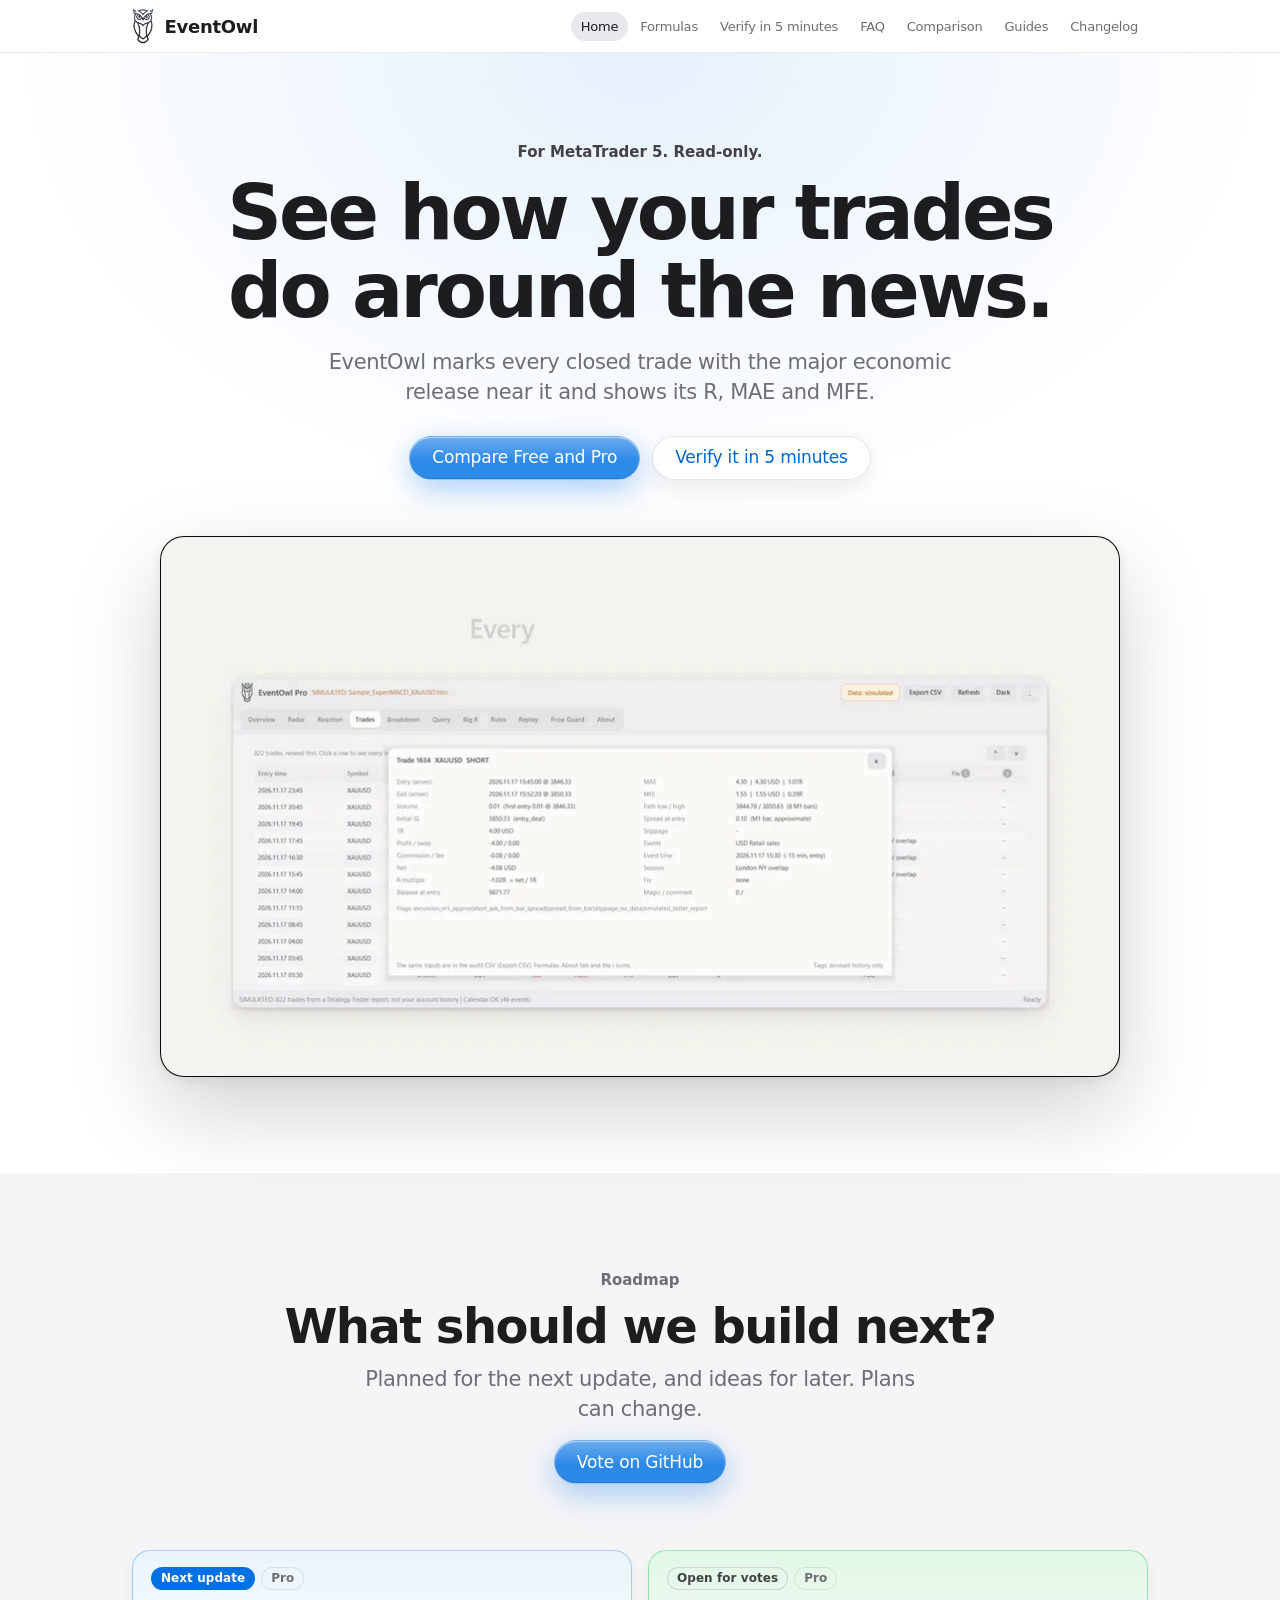
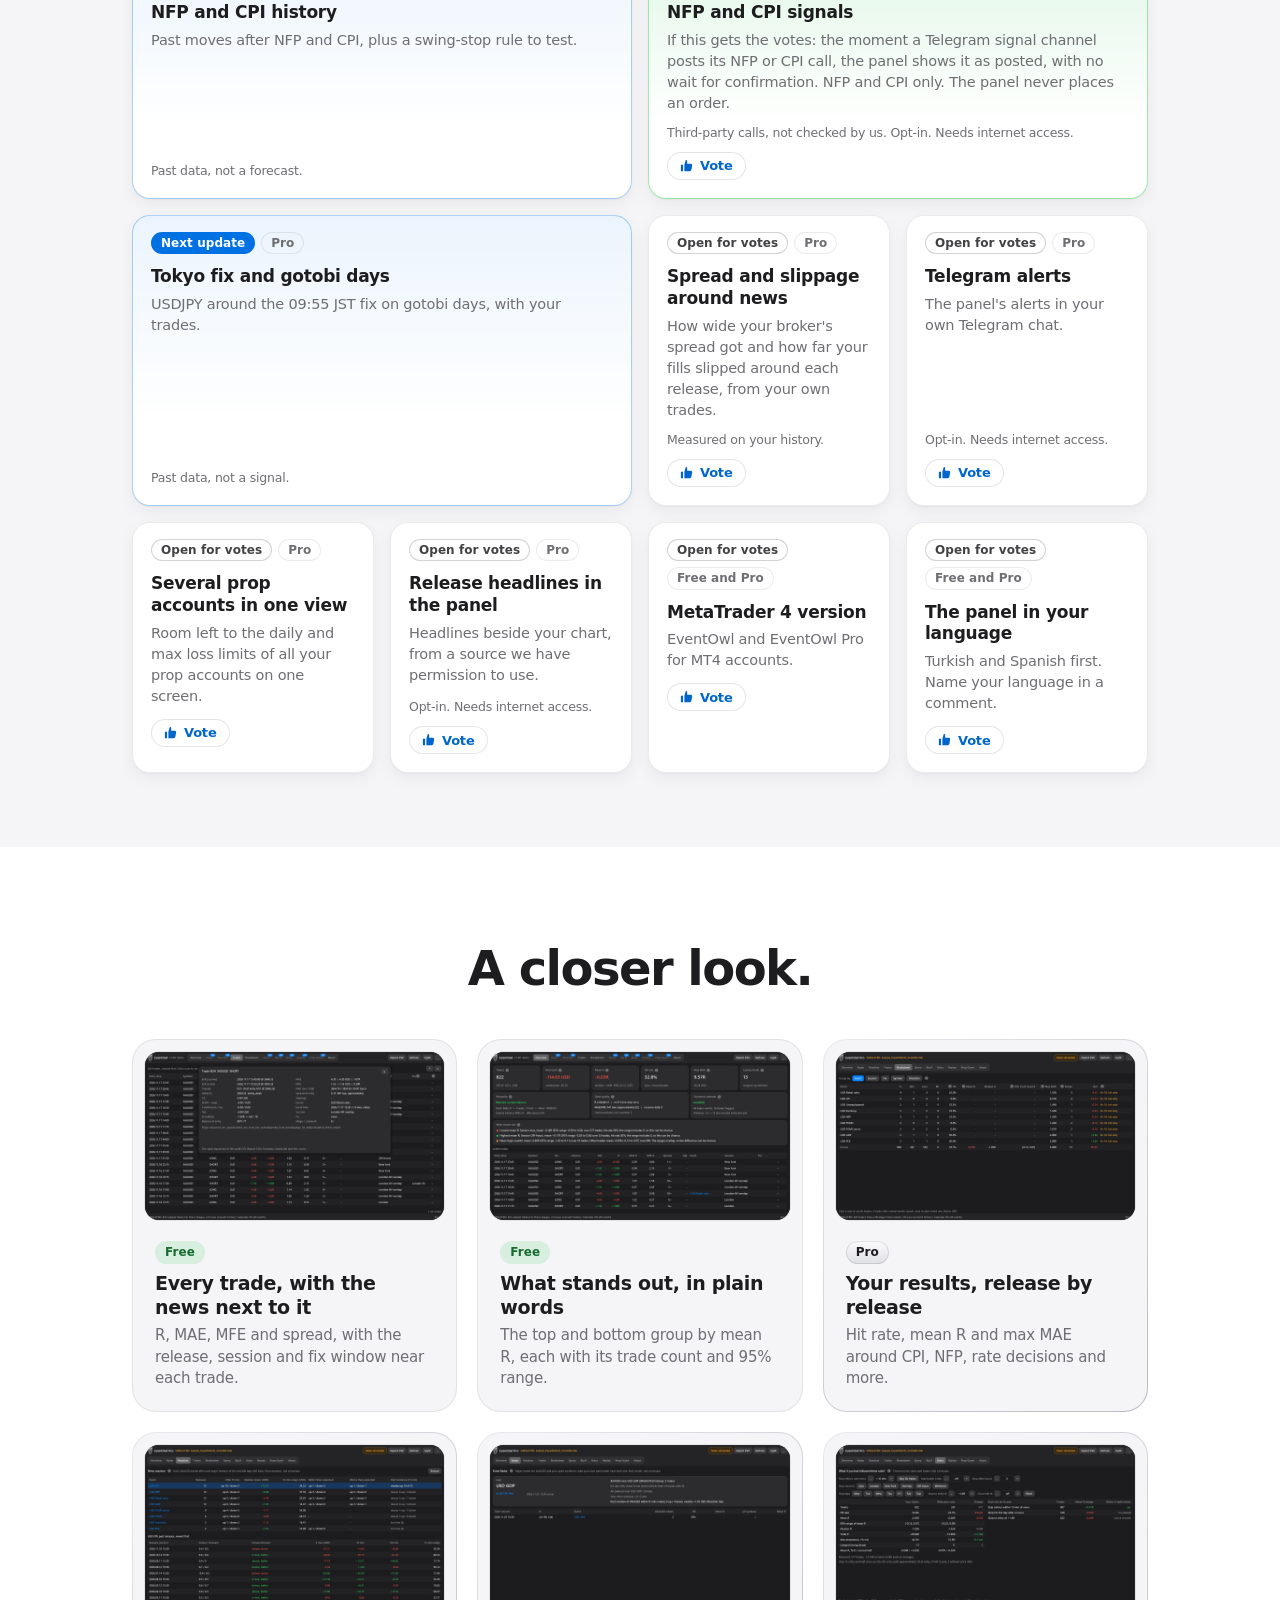
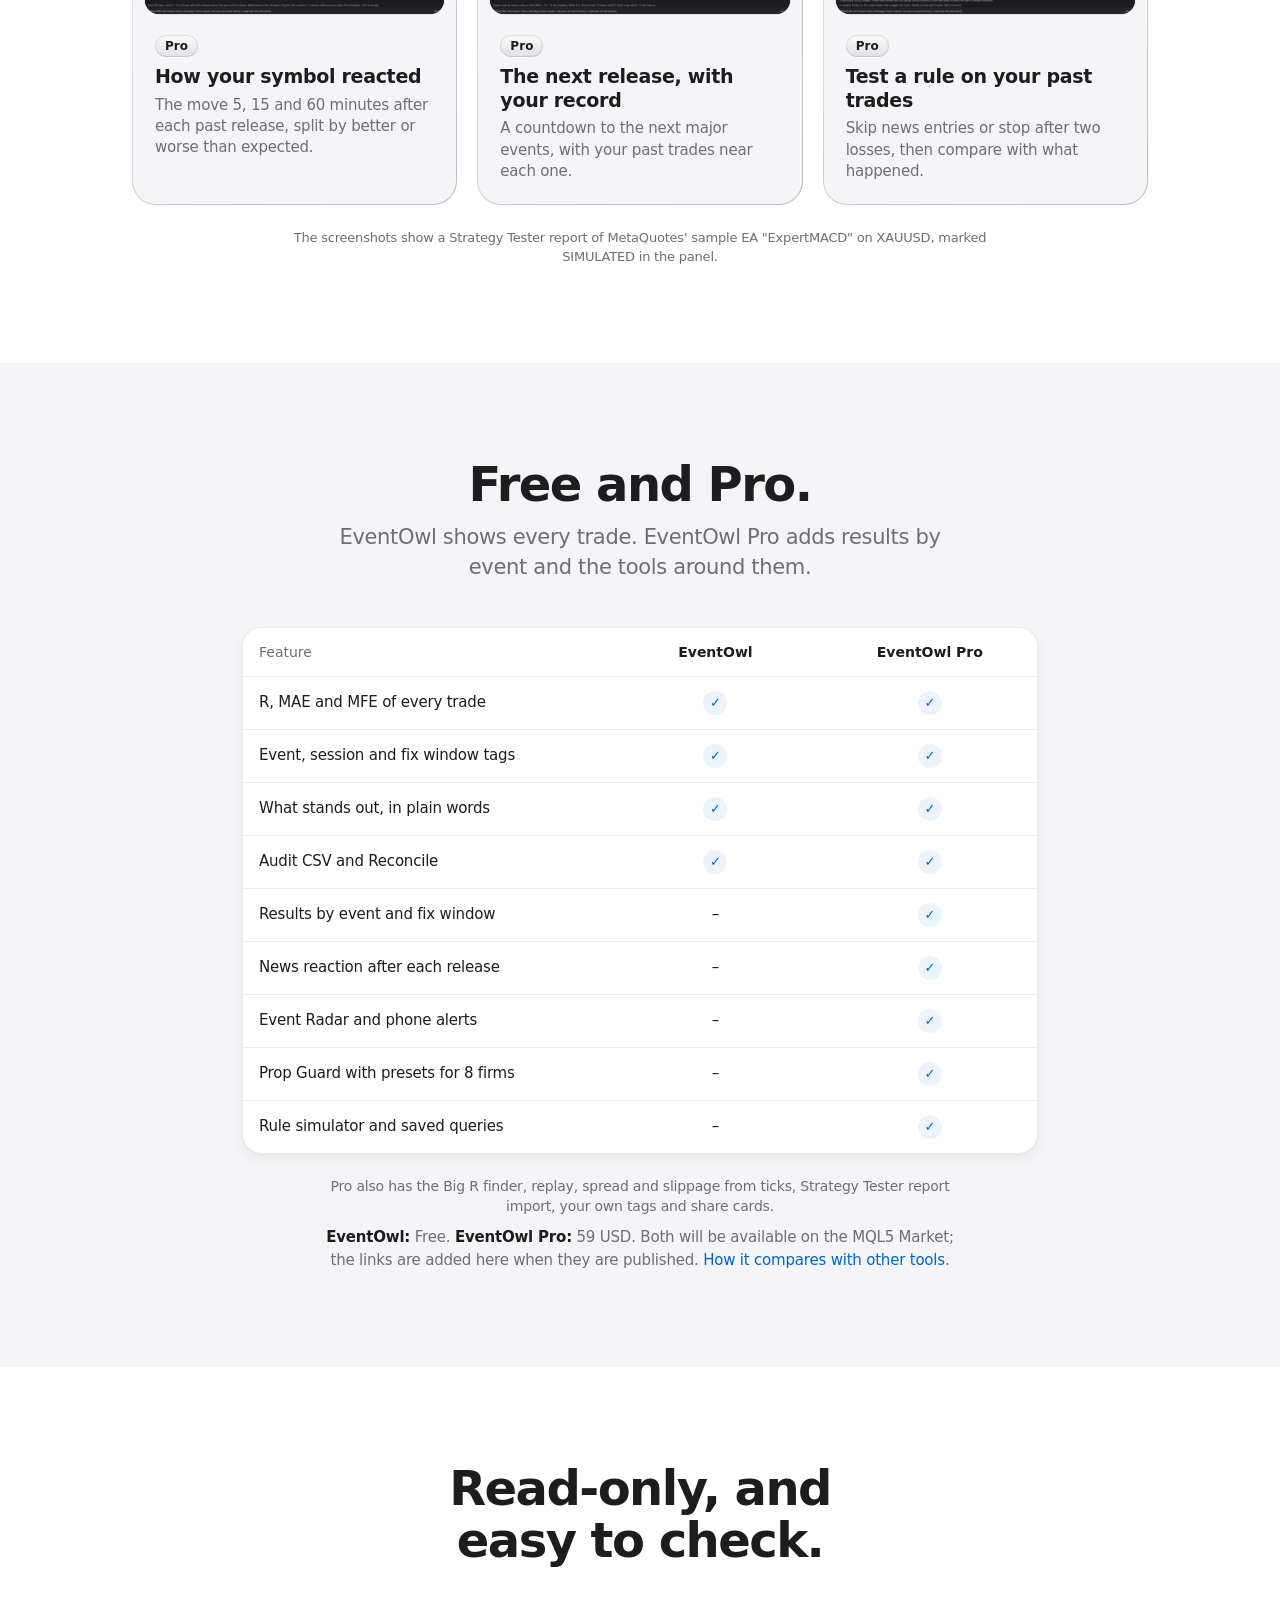
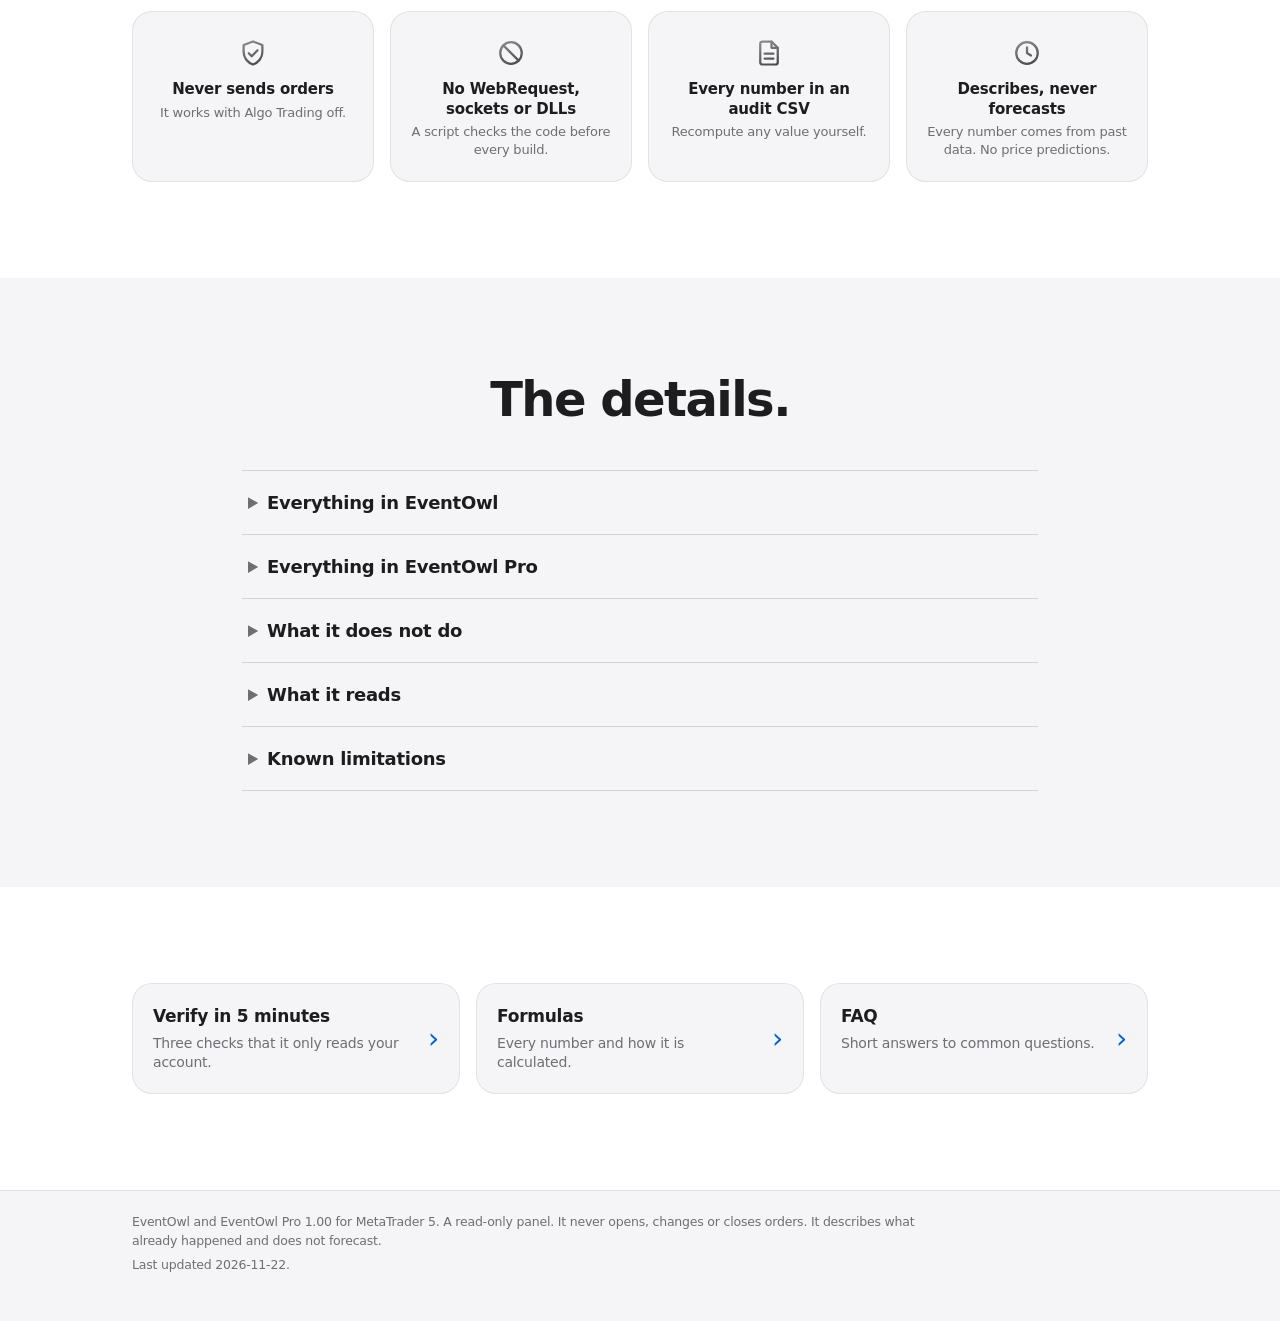
==== commit 6502bc8f: "Site: bigger header owl, glass buttons, page glow, roadmap with GitHub votes, NFP/CPI signal idea, p" ====
--- a/index.html
+++ b/index.html
@@ -20,10 +20,10 @@
 <meta property="og:image:height" content="630">
 <meta property="og:image:alt" content="EventOwl: Your MT5 trades, broken down by economic event, session and fix window.">
 <link rel="stylesheet" href="style.css">
-<script type="application/ld+json">{"@context":"https://schema.org","@graph":[{"@type":"SoftwareApplication","name":"EventOwl","applicationCategory":"FinanceApplication","operatingSystem":"Windows","softwareRequirements":"MetaTrader 5","softwareVersion":"1.00","description":"Shows the R multiple, MAE and MFE of every closed trade and the major economic event and fix window near it, breaks your results down by session, symbol and direction, and says in plain words what stands out.","offers":{"@type":"Offer","price":"0","priceCurrency":"USD"},"image":"https://lapdawgg.github.io/eventrlens/og.png"},{"@type":"SoftwareApplication","name":"EventOwl Pro","applicationCategory":"FinanceApplication","operatingSystem":"Windows","softwareRequirements":"MetaTrader 5","softwareVersion":"1.00","description":"Breaks down your own closed trades by economic event, fix window, session, symbol, direction and your own tags. Adds an event radar with your own past results, the past reaction of your symbol to each major release, a prop firm rule guard, a rule simulator, a combination query, a Big R finder and Strategy Tester report import.","image":"https://lapdawgg.github.io/eventrlens/og.png"}]}</script>
+<script type="application/ld+json">{"@context":"https://schema.org","@graph":[{"@type":"SoftwareApplication","name":"EventOwl","applicationCategory":"FinanceApplication","operatingSystem":"Windows","softwareRequirements":"MetaTrader 5","softwareVersion":"1.00","description":"Shows the R multiple, MAE and MFE of every closed trade and the major economic event and fix window near it, breaks your results down by session, symbol and direction, and says in plain words what stands out.","offers":{"@type":"Offer","price":"0","priceCurrency":"USD"},"image":"https://lapdawgg.github.io/eventrlens/og.png","featureList":["Builds trades from the account history: partial closes, netting reversals, separate commission deals and swaps","R multiple of every trade from its initial stop loss; optional 1R rule for trades without a stop loss","MAE and MFE of every trade in price, money and R","Spread at entry from M1 bars","Every trade marked with the major economic event near it (rate decisions, NFP, CPI, PCE, GDP, retail sales, jobs), its session and its Tokyo or London fix window; an input switches to every high-importance event","What stands out: the top and bottom group by mean R, each with its trade count and 95% range, and your trades near major events compared with the other trades, in plain words","Breakdown tables by session, symbol and direction","Trade list with every input of every calculation","Audit CSV export of every input and result","Reconcile view: totals compared with the account balance"],"screenshot":["https://lapdawgg.github.io/eventrlens/shot-trade.webp","https://lapdawgg.github.io/eventrlens/shot-overview.webp"]},{"@type":"SoftwareApplication","name":"EventOwl Pro","applicationCategory":"FinanceApplication","operatingSystem":"Windows","softwareRequirements":"MetaTrader 5","softwareVersion":"1.00","description":"Breaks down your own closed trades by economic event, fix window, session, symbol, direction and your own tags. Adds an event radar with your own past results, the past reaction of your symbol to each major release, a prop firm rule guard, a rule simulator, a combination query, a Big R finder and Strategy Tester report import.","offers":{"@type":"Offer","price":"59","priceCurrency":"USD"},"image":"https://lapdawgg.github.io/eventrlens/og.png","featureList":["Breakdown by economic event and by fix window: hit rate, mean R with its 95% range, max MAE and net result near each event type","Event Radar: upcoming major events for your symbol and open positions, with your own past results near each one, and optional alerts in the terminal and on your phone (MetaTrader push notifications)","News reaction: how your chart symbol moved 5, 15 and 60 minutes after each past major release, split by better or worse than expected, with the past tendency; past reactions, not a forecast","Prop Guard: pick your prop firm, program and stage (presets for 8 firms, each with its source and the date it was read) or enter your own rules; daily loss, max loss, news window, risk per trade and weekend, checked on your history and live; consistency, and minimum holding time from presets, checked on your history","Rule simulator: your past trades replayed with rules such as skipping news entries, a daily stop or a stop to entry at +1R","Combination query: symbol, direction, event, session, fix, tag, weekdays and entry hours, with saved queries","Big R finder: which labels are over-represented among your top and bottom trades by R (lift table)","Replay of your past R sequence at a chosen risk, with 10,000 reshuffles of the same trades","Spread and slippage refined from ticks for recent trades (the number of days is an input)","Strategy Tester report import, shown as a simulated dataset and never mixed with the account history","Your own tags from comment keywords and magic numbers","Share card: a PNG of a query result without account number, broker or money amounts","Also included: the trade list with R, MAE and MFE, event, session and fix tags, What stands out, the session, symbol and direction breakdowns, the audit CSV and Reconcile"],"screenshot":["https://lapdawgg.github.io/eventrlens/shot-events.webp","https://lapdawgg.github.io/eventrlens/shot-reaction.webp","https://lapdawgg.github.io/eventrlens/shot-radar.webp","https://lapdawgg.github.io/eventrlens/shot-prop.webp"]}]}</script>
 </head>
 <body>
-<header><div class="wrap"><a class="brand" href="index.html"><img src="logo.svg" width="28" height="28" alt="">EventOwl</a><nav><a href="index.html" aria-current="page">Home</a> <a href="formulas.html">Formulas</a> <a href="verify.html">Verify in 5 minutes</a> <a href="faq.html">FAQ</a> <a href="comparison.html">Comparison</a> <a href="guides.html">Guides</a> <a href="changelog.html">Changelog</a></nav></div></header>
+<header><div class="wrap"><a class="brand" href="index.html"><picture><source media="(prefers-color-scheme: dark)" srcset="owl-silver.png"><img src="owl-graphite.png" width="22" height="36" alt=""></picture>EventOwl</a><nav><a href="index.html" aria-current="page">Home</a> <a href="formulas.html">Formulas</a> <a href="verify.html">Verify in 5 minutes</a> <a href="faq.html">FAQ</a> <a href="comparison.html">Comparison</a> <a href="guides.html">Guides</a> <a href="changelog.html">Changelog</a></nav></div></header>
 <main class="home">
 <section class="hero">
 <div class="wrap">
@@ -45,15 +45,18 @@
 <p class="eyebrow">Roadmap</p>
 <h2>What should we build next?</h2>
 <p class="lead">Planned for the next update, and ideas for later. Plans can change.</p>
-<p class="note">Voting opens on GitHub with the first release.</p>
+<p class="cta"><a class="btn primary" href="https://github.com/Lapdawgg/eventrlens/issues?q=is%3Aissue+is%3Aopen+label%3Avote+sort%3Areactions-%2B1-desc">Vote on GitHub</a></p>
 </div>
 <div class="roadmap">
 <div class="rm-item rm-next"><p class="rm-chips"><span class="chip chip-next">Next update</span><span class="chip chip-ed">Pro</span></p><h3>NFP and CPI history</h3><p>Past moves after NFP and CPI, plus a swing-stop rule to test.</p><p class="note">Past data, not a forecast.</p></div>
+<div class="rm-item rm-vote rm-feature"><p class="rm-chips"><span class="chip chip-vote">Open for votes</span><span class="chip chip-ed">Pro</span></p><h3>NFP and CPI signals</h3><p>If this gets the votes: the moment a Telegram signal channel posts its NFP or CPI call, the panel shows it as posted, with no wait for confirmation. NFP and CPI only. The panel never places an order.</p><p class="note">Third-party calls, not checked by us. Opt-in. Needs internet access.</p><a class="rm-votebtn" href="https://github.com/Lapdawgg/eventrlens/issues/1" aria-label="Vote for NFP and CPI signals on GitHub"><svg viewBox="0 0 16 16" width="14" height="14" role="presentation" focusable="false"><path fill="currentColor" d="M6.5 1.5c.6-.6 1.7-.2 1.7.7v3.3h4.1c1 0 1.8.9 1.6 1.9l-.9 5c-.2.9-.9 1.5-1.8 1.5H5V6.6l1.5-5.1ZM1.5 6.5h2V14h-2a.5.5 0 0 1-.5-.5v-6.5c0-.3.2-.5.5-.5Z"/></svg><span>Vote</span></a></div>
 <div class="rm-item rm-next"><p class="rm-chips"><span class="chip chip-next">Next update</span><span class="chip chip-ed">Pro</span></p><h3>Tokyo fix and gotobi days</h3><p>USDJPY around the 09:55 JST fix on gotobi days, with your trades.</p><p class="note">Past data, not a signal.</p></div>
-<div class="rm-item rm-vote"><p class="rm-chips"><span class="chip chip-vote">Open for votes</span><span class="chip chip-ed">Pro</span></p><h3>Telegram alerts</h3><p>The panel's alerts in your own Telegram chat.</p><p class="note">Opt-in. Needs internet access.</p></div>
-<div class="rm-item rm-vote"><p class="rm-chips"><span class="chip chip-vote">Open for votes</span><span class="chip chip-ed">Pro</span></p><h3>Release headlines in the panel</h3><p>Headlines beside your chart, from a source we have permission to use.</p><p class="note">Opt-in. Needs internet access.</p></div>
-<div class="rm-item rm-vote"><p class="rm-chips"><span class="chip chip-vote">Open for votes</span><span class="chip chip-ed">Pro</span></p><h3>Second consensus source</h3><p>A licensed consensus figure next to the MetaTrader calendar's forecast.</p><p class="note">Opt-in. Needs internet access.</p></div>
-<div class="rm-item rm-vote"><p class="rm-chips"><span class="chip chip-vote">Open for votes</span><span class="chip chip-ed">Free and Pro</span></p><h3>MetaTrader 4 version</h3><p>EventOwl and EventOwl Pro for MT4 accounts.</p></div>
+<div class="rm-item rm-vote"><p class="rm-chips"><span class="chip chip-vote">Open for votes</span><span class="chip chip-ed">Pro</span></p><h3>Spread and slippage around news</h3><p>How wide your broker's spread got and how far your fills slipped around each release, from your own trades.</p><p class="note">Measured on your history.</p><a class="rm-votebtn" href="https://github.com/Lapdawgg/eventrlens/issues/2" aria-label="Vote for Spread and slippage around news on GitHub"><svg viewBox="0 0 16 16" width="14" height="14" role="presentation" focusable="false"><path fill="currentColor" d="M6.5 1.5c.6-.6 1.7-.2 1.7.7v3.3h4.1c1 0 1.8.9 1.6 1.9l-.9 5c-.2.9-.9 1.5-1.8 1.5H5V6.6l1.5-5.1ZM1.5 6.5h2V14h-2a.5.5 0 0 1-.5-.5v-6.5c0-.3.2-.5.5-.5Z"/></svg><span>Vote</span></a></div>
+<div class="rm-item rm-vote"><p class="rm-chips"><span class="chip chip-vote">Open for votes</span><span class="chip chip-ed">Pro</span></p><h3>Telegram alerts</h3><p>The panel's alerts in your own Telegram chat.</p><p class="note">Opt-in. Needs internet access.</p><a class="rm-votebtn" href="https://github.com/Lapdawgg/eventrlens/issues/3" aria-label="Vote for Telegram alerts on GitHub"><svg viewBox="0 0 16 16" width="14" height="14" role="presentation" focusable="false"><path fill="currentColor" d="M6.5 1.5c.6-.6 1.7-.2 1.7.7v3.3h4.1c1 0 1.8.9 1.6 1.9l-.9 5c-.2.9-.9 1.5-1.8 1.5H5V6.6l1.5-5.1ZM1.5 6.5h2V14h-2a.5.5 0 0 1-.5-.5v-6.5c0-.3.2-.5.5-.5Z"/></svg><span>Vote</span></a></div>
+<div class="rm-item rm-vote"><p class="rm-chips"><span class="chip chip-vote">Open for votes</span><span class="chip chip-ed">Pro</span></p><h3>Several prop accounts in one view</h3><p>Room left to the daily and max loss limits of all your prop accounts on one screen.</p><a class="rm-votebtn" href="https://github.com/Lapdawgg/eventrlens/issues/4" aria-label="Vote for Several prop accounts in one view on GitHub"><svg viewBox="0 0 16 16" width="14" height="14" role="presentation" focusable="false"><path fill="currentColor" d="M6.5 1.5c.6-.6 1.7-.2 1.7.7v3.3h4.1c1 0 1.8.9 1.6 1.9l-.9 5c-.2.9-.9 1.5-1.8 1.5H5V6.6l1.5-5.1ZM1.5 6.5h2V14h-2a.5.5 0 0 1-.5-.5v-6.5c0-.3.2-.5.5-.5Z"/></svg><span>Vote</span></a></div>
+<div class="rm-item rm-vote"><p class="rm-chips"><span class="chip chip-vote">Open for votes</span><span class="chip chip-ed">Pro</span></p><h3>Release headlines in the panel</h3><p>Headlines beside your chart, from a source we have permission to use.</p><p class="note">Opt-in. Needs internet access.</p><a class="rm-votebtn" href="https://github.com/Lapdawgg/eventrlens/issues/5" aria-label="Vote for Release headlines in the panel on GitHub"><svg viewBox="0 0 16 16" width="14" height="14" role="presentation" focusable="false"><path fill="currentColor" d="M6.5 1.5c.6-.6 1.7-.2 1.7.7v3.3h4.1c1 0 1.8.9 1.6 1.9l-.9 5c-.2.9-.9 1.5-1.8 1.5H5V6.6l1.5-5.1ZM1.5 6.5h2V14h-2a.5.5 0 0 1-.5-.5v-6.5c0-.3.2-.5.5-.5Z"/></svg><span>Vote</span></a></div>
+<div class="rm-item rm-vote"><p class="rm-chips"><span class="chip chip-vote">Open for votes</span><span class="chip chip-ed">Free and Pro</span></p><h3>MetaTrader 4 version</h3><p>EventOwl and EventOwl Pro for MT4 accounts.</p><a class="rm-votebtn" href="https://github.com/Lapdawgg/eventrlens/issues/6" aria-label="Vote for MetaTrader 4 version on GitHub"><svg viewBox="0 0 16 16" width="14" height="14" role="presentation" focusable="false"><path fill="currentColor" d="M6.5 1.5c.6-.6 1.7-.2 1.7.7v3.3h4.1c1 0 1.8.9 1.6 1.9l-.9 5c-.2.9-.9 1.5-1.8 1.5H5V6.6l1.5-5.1ZM1.5 6.5h2V14h-2a.5.5 0 0 1-.5-.5v-6.5c0-.3.2-.5.5-.5Z"/></svg><span>Vote</span></a></div>
+<div class="rm-item rm-vote"><p class="rm-chips"><span class="chip chip-vote">Open for votes</span><span class="chip chip-ed">Free and Pro</span></p><h3>The panel in your language</h3><p>Turkish and Spanish first. Name your language in a comment.</p><a class="rm-votebtn" href="https://github.com/Lapdawgg/eventrlens/issues/7" aria-label="Vote for The panel in your language on GitHub"><svg viewBox="0 0 16 16" width="14" height="14" role="presentation" focusable="false"><path fill="currentColor" d="M6.5 1.5c.6-.6 1.7-.2 1.7.7v3.3h4.1c1 0 1.8.9 1.6 1.9l-.9 5c-.2.9-.9 1.5-1.8 1.5H5V6.6l1.5-5.1ZM1.5 6.5h2V14h-2a.5.5 0 0 1-.5-.5v-6.5c0-.3.2-.5.5-.5Z"/></svg><span>Vote</span></a></div>
 </div>
 </div>
 </section>
@@ -136,7 +139,7 @@
 </tbody></table></div>
 <p class="note">Pro also has the Big R finder, replay, spread and slippage from ticks, Strategy Tester report import, your own tags and share cards.</p>
 <div class="price">
-<p><strong>EventOwl:</strong> Free. <strong>EventOwl Pro:</strong> To be decided. Both will be available on the MQL5 Market; the links are added here when they are published. <a href="comparison.html">How it compares with other tools</a>.</p>
+<p><strong>EventOwl:</strong> Free. <strong>EventOwl Pro:</strong> 59 USD. Both will be available on the MQL5 Market; the links are added here when they are published. <a href="comparison.html">How it compares with other tools</a>.</p>
 </div>
 </div>
 </section>
@@ -149,7 +152,7 @@
 <li class="t-orders"><strong>Never sends orders</strong><span>It works with Algo Trading off.</span></li>
 <li class="t-net"><strong>No WebRequest, sockets or DLLs</strong><span>A script checks the code before every build.</span></li>
 <li class="t-csv"><strong>Every number in an audit CSV</strong><span>Recompute any value yourself.</span></li>
-<li class="t-past"><strong>Describes, never forecasts</strong><span>No trade signals and no price predictions.</span></li>
+<li class="t-past"><strong>Describes, never forecasts</strong><span>Every number comes from past data. No price predictions.</span></li>
 </ul>
 </div>
 </section>
--- a/style.css
+++ b/style.css
@@ -31,6 +31,8 @@
   --code: #f2f2f5;
   --glass: rgba(255, 255, 255, .74);
   --glow: rgba(0, 113, 227, .10);
+  --btn-glass: rgba(255, 255, 255, .58); --btn-glass-hover: rgba(255, 255, 255, .78); --btn-edge: rgba(0, 0, 0, .10);
+  --btn-sheen: rgba(255, 255, 255, .70); --btn-hi: rgba(255, 255, 255, .95); --btn-drop: rgba(0, 0, 0, .08); --btn-fg: var(--link);
   --shadow-sm: 0 1px 2px rgba(0, 0, 0, .04), 0 6px 16px rgba(0, 0, 0, .05);
   --shadow-md: 0 2px 6px rgba(0, 0, 0, .06), 0 18px 40px rgba(0, 0, 0, .11);
   --shadow-lg: 0 4px 14px rgba(0, 0, 0, .08), 0 34px 90px rgba(0, 0, 0, .18);
@@ -68,6 +70,8 @@
     --code: #1c1c1e;
     --glass: rgba(22, 22, 23, .72);
     --glow: rgba(214, 220, 232, .11);
+    --btn-glass: rgba(255, 255, 255, .07); --btn-glass-hover: rgba(255, 255, 255, .12); --btn-edge: rgba(255, 255, 255, .18);
+    --btn-sheen: rgba(255, 255, 255, .14); --btn-hi: rgba(255, 255, 255, .30); --btn-drop: rgba(0, 0, 0, .35); --btn-fg: #f5f5f7;
     --shadow-sm: 0 1px 2px rgba(0, 0, 0, .5), 0 6px 16px rgba(0, 0, 0, .35);
     --shadow-md: 0 2px 8px rgba(0, 0, 0, .55), 0 18px 44px rgba(0, 0, 0, .55);
     --shadow-lg: 0 4px 16px rgba(0, 0, 0, .6), 0 34px 90px rgba(0, 0, 0, .7);
@@ -101,9 +105,10 @@
   -webkit-backdrop-filter: saturate(180%) blur(20px); backdrop-filter: saturate(180%) blur(20px);
 }
 header .wrap { display: flex; align-items: center; gap: 14px; min-height: 52px; }
-.brand { flex: none; display: inline-flex; align-items: center; gap: 9px; color: var(--fg); font-weight: 600; font-size: 17px; letter-spacing: -0.015em; }
+.brand { flex: none; display: inline-flex; align-items: center; gap: 10px; color: var(--fg); font-weight: 600; font-size: 18px; letter-spacing: -0.015em; }
 .brand:hover { text-decoration: none; }
-.brand img { display: block; width: 28px; height: 28px; border-radius: 7px; }
+.brand picture, .brand img { display: block; }
+.brand img { height: 36px; width: auto; }
 nav {
   margin-left: auto; min-width: 0; display: flex; align-items: center; gap: 2px;
   overflow-x: auto; overscroll-behavior-x: contain; -webkit-overflow-scrolling: touch; scrollbar-width: none;
@@ -129,6 +134,8 @@
 /* ---------- text pages ---------- */
 main { display: block; }
 main.wrap { max-width: 860px; padding-top: 8px; padding-bottom: 80px; }
+/* the same soft light at the top of every sub-page as behind the home hero */
+body.sub { background: radial-gradient(70% 460px at 50% 0%, var(--glow), transparent 72%) no-repeat, var(--bg); }
 h1, h2, h3 { font-family: var(--font-display); color: var(--fg); }
 h1 { font-size: clamp(32px, 5.4vw, 48px); line-height: 1.08; letter-spacing: -0.03em; font-weight: 700; margin: 44px 0 20px; text-wrap: balance; }
 h2 { font-size: clamp(23px, 3.2vw, 30px); line-height: 1.18; letter-spacing: -0.022em; font-weight: 700; margin: 48px 0 14px; text-wrap: balance; }
@@ -210,14 +217,22 @@
 }
 
 /* ---------- buttons and chips ---------- */
+/* liquid glass: a frosted, slightly see-through pill with a bright top edge */
 .btn {
   display: inline-flex; align-items: center; justify-content: center; min-height: 44px; padding: 10px 22px;
-  border-radius: 999px; border: 1px solid var(--link); background: transparent; color: var(--link);
+  border-radius: 999px; border: 1px solid var(--btn-edge); color: var(--btn-fg);
+  background: linear-gradient(180deg, var(--btn-sheen), transparent 58%), var(--btn-glass);
+  box-shadow: inset 0 1px 0 var(--btn-hi), inset 0 -1px 0 rgba(255, 255, 255, .04), 0 8px 24px var(--btn-drop);
+  -webkit-backdrop-filter: blur(16px) saturate(170%); backdrop-filter: blur(16px) saturate(170%);
   font-size: 17px; font-weight: 500; line-height: 1.15; letter-spacing: -0.01em; text-align: center;
 }
-.btn:hover { text-decoration: none; background: var(--accent-soft); }
-.btn.primary { background: var(--accent); border-color: var(--accent); color: #ffffff; }
-.btn.primary:hover { background: var(--accent-hover); border-color: var(--accent-hover); }
+.btn:hover { text-decoration: none; background: linear-gradient(180deg, var(--btn-sheen), transparent 58%), var(--btn-glass-hover); }
+.btn.primary {
+  color: #ffffff; border-color: rgba(255, 255, 255, .30);
+  background: linear-gradient(180deg, rgba(255, 255, 255, .30), rgba(255, 255, 255, 0) 55%), rgba(0, 113, 227, .82);
+  box-shadow: inset 0 1px 0 rgba(255, 255, 255, .50), inset 0 -1px 0 rgba(0, 0, 0, .12), 0 10px 30px rgba(0, 113, 227, .32);
+}
+.btn.primary:hover { background: linear-gradient(180deg, rgba(255, 255, 255, .36), rgba(255, 255, 255, 0) 55%), rgba(0, 104, 209, .9); }
 @media (max-width: 479px) { .hero .cta .btn { flex: 1 1 100%; max-width: 340px; } }
 .chip {
   display: inline-flex; align-items: center; gap: 5px; margin: 0; padding: 4px 10px; border-radius: 999px;
@@ -240,6 +255,16 @@
 .rm-item p { margin: 0; color: var(--muted); font-size: 14.5px; line-height: 1.45; }
 .rm-item .note { margin-top: auto; padding-top: 10px; font-size: 12.5px; }
 .rm-next { border-color: var(--accent-line); background: linear-gradient(180deg, var(--accent-soft), transparent 70%), var(--card); }
+.rm-feature { border-color: var(--green-line, rgba(48, 209, 88, .45)); background: linear-gradient(180deg, var(--green-soft), transparent 70%), var(--card); }
+.rm-votebtn {
+  align-self: flex-start; display: inline-flex; align-items: center; gap: 6px; margin-top: 12px; padding: 6px 12px; border-radius: 999px;
+  color: var(--btn-fg); font-size: 13px; font-weight: 600; line-height: 1; border: 1px solid var(--btn-edge);
+  background: linear-gradient(180deg, var(--btn-sheen), transparent 58%), var(--btn-glass); box-shadow: inset 0 1px 0 var(--btn-hi);
+  transition: transform var(--t) var(--ease), background-color var(--t) var(--ease);
+}
+.rm-votebtn:hover { text-decoration: none; background: linear-gradient(180deg, var(--btn-sheen), transparent 58%), var(--btn-glass-hover); }
+.rm-count { padding-left: 7px; border-left: 1px solid var(--btn-edge); font-variant-numeric: tabular-nums; }
+.rm-item .note + .rm-votebtn { margin-top: 10px; }
 @media (max-width: 639px) {   /* phones: one grouped list instead of separate cards, so the page stays short */
   #roadmap { padding: 52px 0; }
   #roadmap .section-head { margin-bottom: 24px; }
@@ -256,7 +281,7 @@
 @media (min-width: 640px) { .roadmap { grid-template-columns: repeat(2, minmax(0, 1fr)); gap: 14px; } }
 @media (min-width: 1024px) {
   .roadmap { grid-template-columns: repeat(4, minmax(0, 1fr)); gap: 16px; }
-  .roadmap .rm-next { grid-column: span 2; }   /* planned items: one wide row; ideas: four across below */
+  .roadmap .rm-next, .roadmap .rm-feature { grid-column: span 2; }   /* planned items and the highlighted idea: wide */
 }
 
 /* ---------- feature cards: small rounded screenshots (thumbnail rows on phones) ---------- */
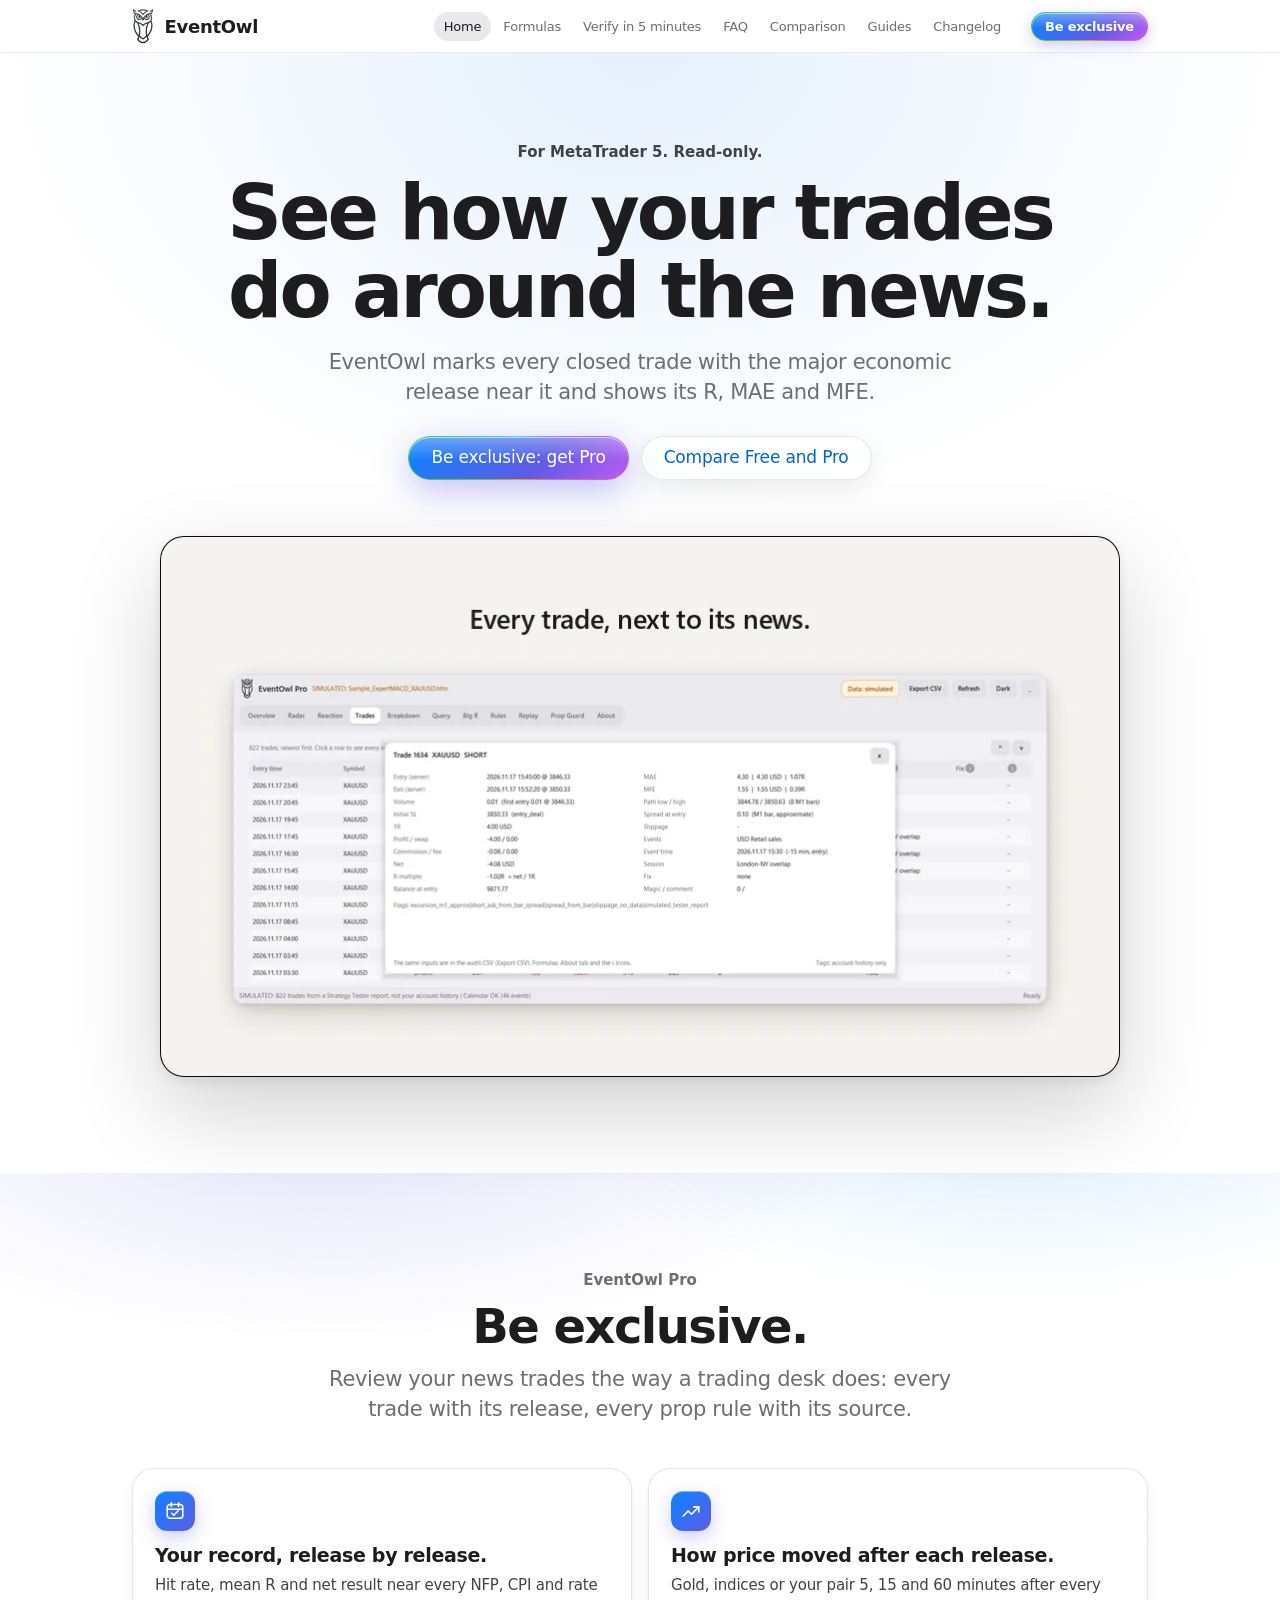
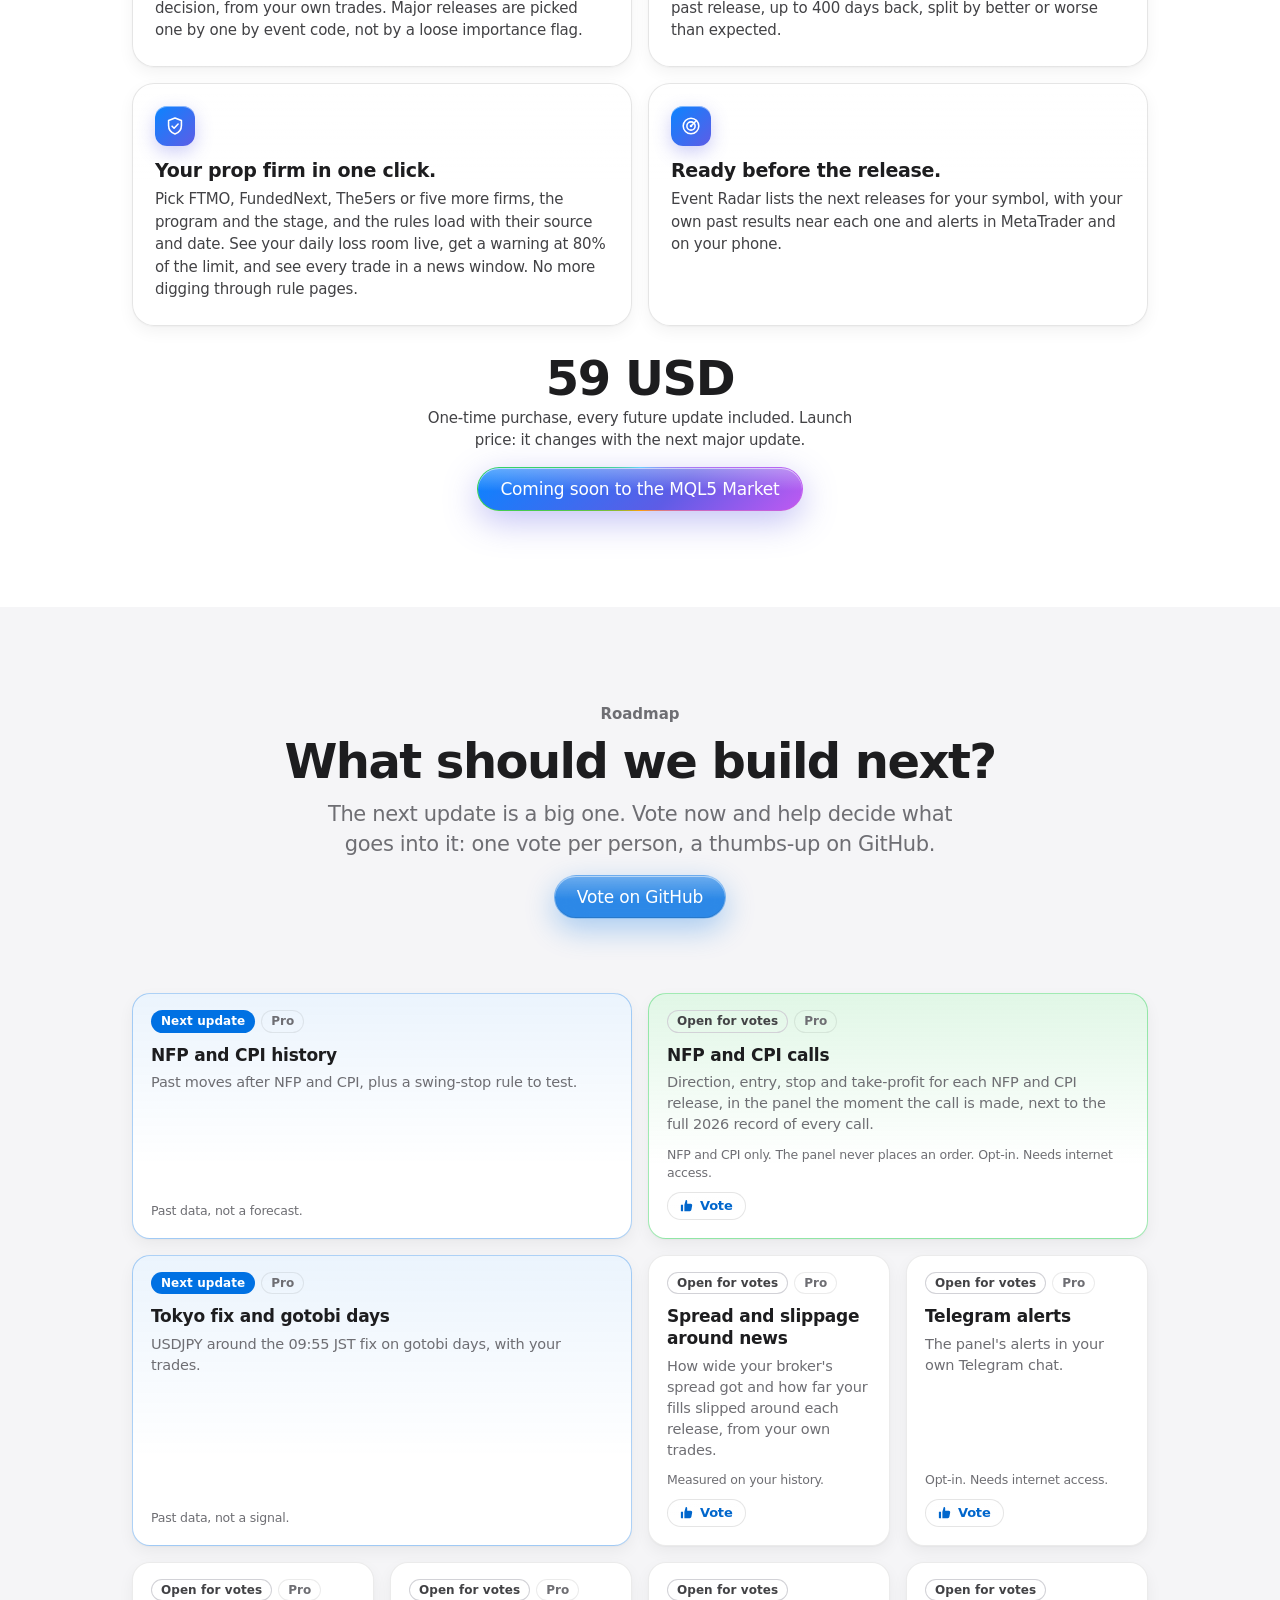
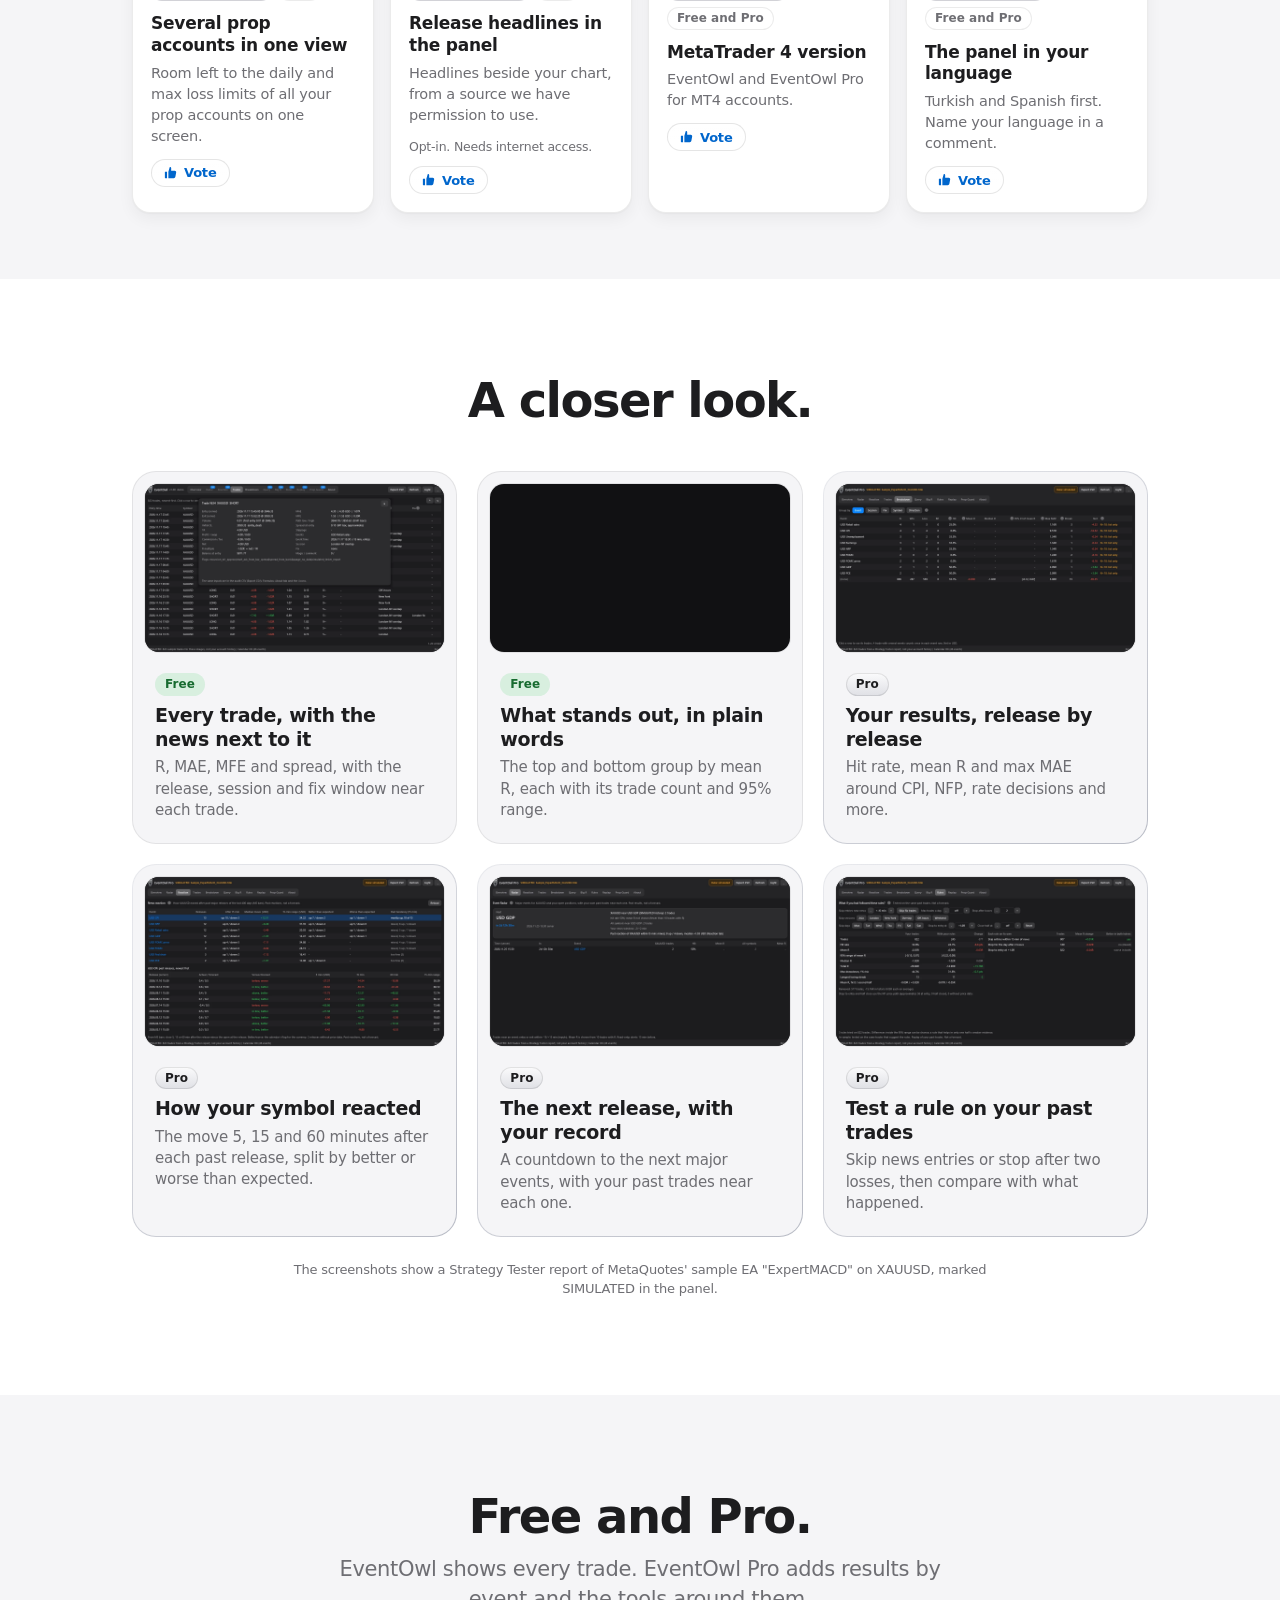
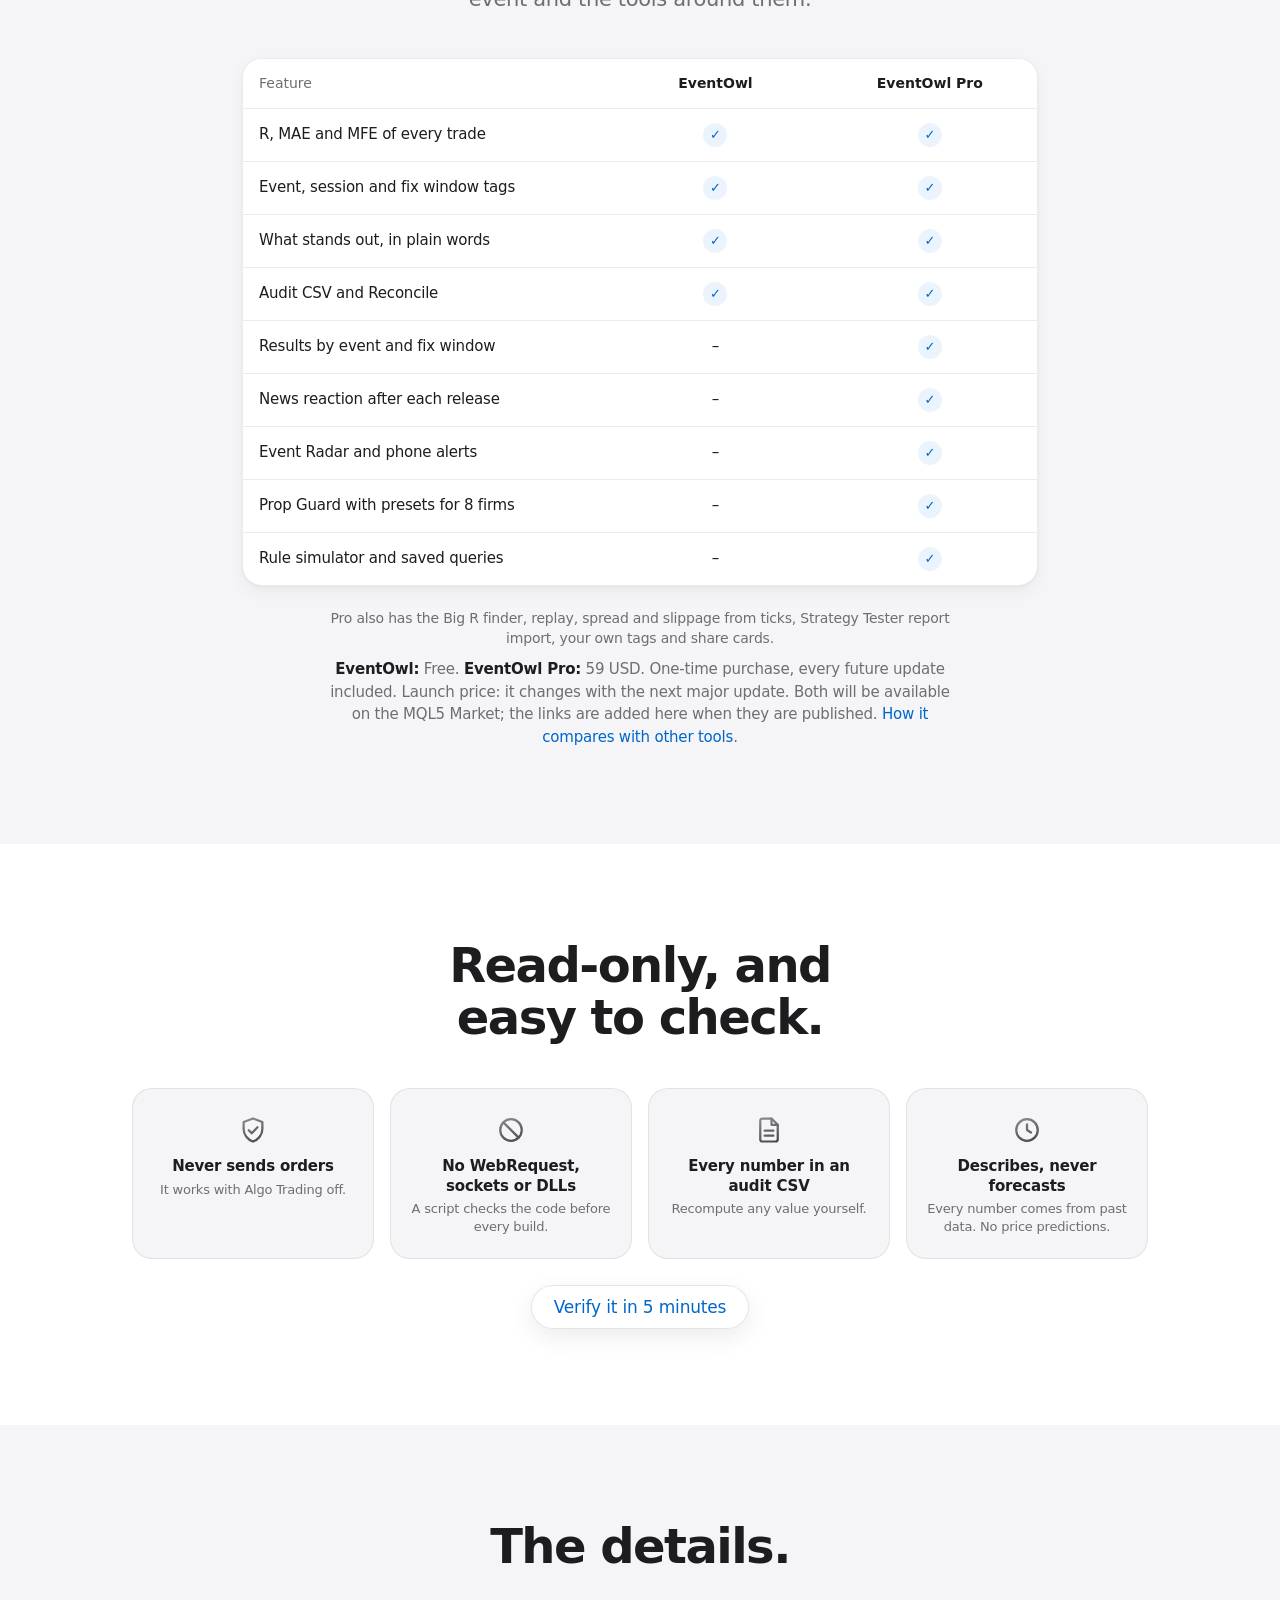
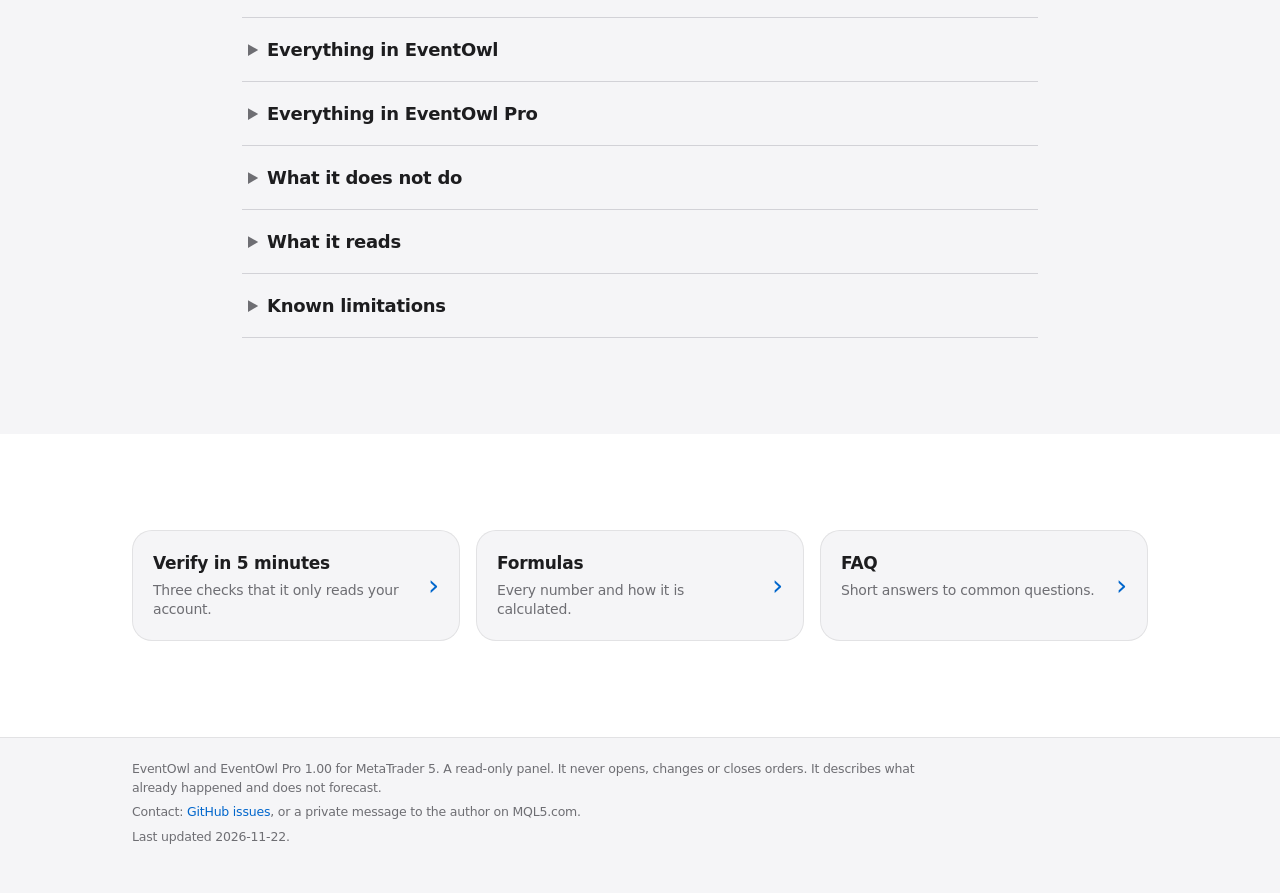
==== commit 21c33a6e: "Site: Be exclusive Pro section, launch price, animated glass buttons, entrance motion, contact, NFP " ====
--- a/index.html
+++ b/index.html
@@ -23,33 +23,51 @@
 <script type="application/ld+json">{"@context":"https://schema.org","@graph":[{"@type":"SoftwareApplication","name":"EventOwl","applicationCategory":"FinanceApplication","operatingSystem":"Windows","softwareRequirements":"MetaTrader 5","softwareVersion":"1.00","description":"Shows the R multiple, MAE and MFE of every closed trade and the major economic event and fix window near it, breaks your results down by session, symbol and direction, and says in plain words what stands out.","offers":{"@type":"Offer","price":"0","priceCurrency":"USD"},"image":"https://lapdawgg.github.io/eventrlens/og.png","featureList":["Builds trades from the account history: partial closes, netting reversals, separate commission deals and swaps","R multiple of every trade from its initial stop loss; optional 1R rule for trades without a stop loss","MAE and MFE of every trade in price, money and R","Spread at entry from M1 bars","Every trade marked with the major economic event near it (rate decisions, NFP, CPI, PCE, GDP, retail sales, jobs), its session and its Tokyo or London fix window; an input switches to every high-importance event","What stands out: the top and bottom group by mean R, each with its trade count and 95% range, and your trades near major events compared with the other trades, in plain words","Breakdown tables by session, symbol and direction","Trade list with every input of every calculation","Audit CSV export of every input and result","Reconcile view: totals compared with the account balance"],"screenshot":["https://lapdawgg.github.io/eventrlens/shot-trade.webp","https://lapdawgg.github.io/eventrlens/shot-overview.webp"]},{"@type":"SoftwareApplication","name":"EventOwl Pro","applicationCategory":"FinanceApplication","operatingSystem":"Windows","softwareRequirements":"MetaTrader 5","softwareVersion":"1.00","description":"Breaks down your own closed trades by economic event, fix window, session, symbol, direction and your own tags. Adds an event radar with your own past results, the past reaction of your symbol to each major release, a prop firm rule guard, a rule simulator, a combination query, a Big R finder and Strategy Tester report import.","offers":{"@type":"Offer","price":"59","priceCurrency":"USD"},"image":"https://lapdawgg.github.io/eventrlens/og.png","featureList":["Breakdown by economic event and by fix window: hit rate, mean R with its 95% range, max MAE and net result near each event type","Event Radar: upcoming major events for your symbol and open positions, with your own past results near each one, and optional alerts in the terminal and on your phone (MetaTrader push notifications)","News reaction: how your chart symbol moved 5, 15 and 60 minutes after each past major release, split by better or worse than expected, with the past tendency; past reactions, not a forecast","Prop Guard: pick your prop firm, program and stage (presets for 8 firms, each with its source and the date it was read) or enter your own rules; daily loss, max loss, news window, risk per trade and weekend, checked on your history and live; consistency, and minimum holding time from presets, checked on your history","Rule simulator: your past trades replayed with rules such as skipping news entries, a daily stop or a stop to entry at +1R","Combination query: symbol, direction, event, session, fix, tag, weekdays and entry hours, with saved queries","Big R finder: which labels are over-represented among your top and bottom trades by R (lift table)","Replay of your past R sequence at a chosen risk, with 10,000 reshuffles of the same trades","Spread and slippage refined from ticks for recent trades (the number of days is an input)","Strategy Tester report import, shown as a simulated dataset and never mixed with the account history","Your own tags from comment keywords and magic numbers","Share card: a PNG of a query result without account number, broker or money amounts","Also included: the trade list with R, MAE and MFE, event, session and fix tags, What stands out, the session, symbol and direction breakdowns, the audit CSV and Reconcile"],"screenshot":["https://lapdawgg.github.io/eventrlens/shot-events.webp","https://lapdawgg.github.io/eventrlens/shot-reaction.webp","https://lapdawgg.github.io/eventrlens/shot-radar.webp","https://lapdawgg.github.io/eventrlens/shot-prop.webp"]}]}</script>
 </head>
 <body>
-<header><div class="wrap"><a class="brand" href="index.html"><picture><source media="(prefers-color-scheme: dark)" srcset="owl-silver.png"><img src="owl-graphite.png" width="22" height="36" alt=""></picture>EventOwl</a><nav><a href="index.html" aria-current="page">Home</a> <a href="formulas.html">Formulas</a> <a href="verify.html">Verify in 5 minutes</a> <a href="faq.html">FAQ</a> <a href="comparison.html">Comparison</a> <a href="guides.html">Guides</a> <a href="changelog.html">Changelog</a></nav></div></header>
+<header><div class="wrap"><a class="brand" href="index.html"><picture><source media="(prefers-color-scheme: dark)" srcset="owl-silver.png"><img src="owl-graphite.png" width="22" height="36" alt=""></picture>EventOwl</a><nav><a href="index.html" aria-current="page">Home</a> <a href="formulas.html">Formulas</a> <a href="verify.html">Verify in 5 minutes</a> <a href="faq.html">FAQ</a> <a href="comparison.html">Comparison</a> <a href="guides.html">Guides</a> <a href="changelog.html">Changelog</a></nav><a class="nav-cta" href="index.html#pro">Be exclusive</a></div></header>
 <main class="home">
 <section class="hero">
 <div class="wrap">
 <p class="eyebrow">For MetaTrader 5. Read-only.</p>
 <h1>See how your trades do around the news.</h1>
 <p class="lead">EventOwl marks every closed trade with the major economic release near it and shows its R, MAE and MFE.</p>
-<p class="cta"><a class="btn primary" href="#free-and-pro">Compare Free and Pro</a> <a class="btn" href="verify.html">Verify it in 5 minutes</a></p>
+<p class="cta"><a class="btn exclusive" href="#pro"><span>Be exclusive: get Pro</span></a> <a class="btn" href="#free-and-pro">Compare Free and Pro</a></p>
 <figure class="trailer">
 <picture>
-<source media="(prefers-reduced-motion: reduce)" srcset="shot-overview.webp">
 <img src="trailer.webp" width="960" height="540" fetchpriority="high" alt="The EventOwl panel: closed trades with the economic release near each one">
 </picture>
 </figure>
 </div>
 </section>
+<section class="band pro-band" id="pro">
+<div class="wrap">
+<div class="section-head">
+<p class="eyebrow">EventOwl Pro</p>
+<h2>Be exclusive.</h2>
+<p class="lead">Review your news trades the way a trading desk does: every trade with its release, every prop rule with its source.</p>
+</div>
+<div class="pro-grid">
+<article class="pro-tile"><span class="pro-ico"><svg viewBox="0 0 24 24" width="22" height="22" role="presentation" focusable="false"><rect x="3.5" y="5" width="17" height="15" rx="3" fill="none" stroke="currentColor" stroke-width="1.7"/><path d="M3.5 10h17M8 3v4M16 3v4" fill="none" stroke="currentColor" stroke-width="1.7" stroke-linecap="round"/><path d="m8.5 14.5 2.2 2.2 4.8-4.8" fill="none" stroke="currentColor" stroke-width="1.7" stroke-linecap="round" stroke-linejoin="round"/></svg></span><h3>Your record, release by release.</h3><p>Hit rate, mean R and net result near every NFP, CPI and rate decision, from your own trades. Major releases are picked one by one by event code, not by a loose importance flag.</p></article>
+<article class="pro-tile"><span class="pro-ico"><svg viewBox="0 0 24 24" width="22" height="22" role="presentation" focusable="false"><path d="M3.5 17.5 9 12l3.5 3.5 8-8" fill="none" stroke="currentColor" stroke-width="1.7" stroke-linecap="round" stroke-linejoin="round"/><path d="M15 7.5h5.5V13" fill="none" stroke="currentColor" stroke-width="1.7" stroke-linecap="round" stroke-linejoin="round"/></svg></span><h3>How price moved after each release.</h3><p>Gold, indices or your pair 5, 15 and 60 minutes after every past release, up to 400 days back, split by better or worse than expected.</p></article>
+<article class="pro-tile"><span class="pro-ico"><svg viewBox="0 0 24 24" width="22" height="22" role="presentation" focusable="false"><path d="M12 3.2 19 6v5.4c0 4.4-2.9 7.9-7 9.4-4.1-1.5-7-5-7-9.4V6l7-2.8Z" fill="none" stroke="currentColor" stroke-width="1.7" stroke-linejoin="round"/><path d="m8.8 12.2 2.2 2.2 4.4-4.6" fill="none" stroke="currentColor" stroke-width="1.7" stroke-linecap="round" stroke-linejoin="round"/></svg></span><h3>Your prop firm in one click.</h3><p>Pick FTMO, FundedNext, The5ers or five more firms, the program and the stage, and the rules load with their source and date. See your daily loss room live, get a warning at 80% of the limit, and see every trade in a news window. No more digging through rule pages.</p></article>
+<article class="pro-tile"><span class="pro-ico"><svg viewBox="0 0 24 24" width="22" height="22" role="presentation" focusable="false"><circle cx="12" cy="12" r="8.5" fill="none" stroke="currentColor" stroke-width="1.7"/><circle cx="12" cy="12" r="4.5" fill="none" stroke="currentColor" stroke-width="1.7"/><path d="M12 12 18 6" fill="none" stroke="currentColor" stroke-width="1.7" stroke-linecap="round"/><circle cx="12" cy="12" r="1.4" fill="currentColor"/></svg></span><h3>Ready before the release.</h3><p>Event Radar lists the next releases for your symbol, with your own past results near each one and alerts in MetaTrader and on your phone.</p></article>
+</div>
+<div class="launch">
+<p class="launch-price"><strong>59 USD</strong><span>One-time purchase, every future update included. Launch price: it changes with the next major update.</span></p>
+<p class="cta"><span class="btn exclusive soon"><span>Coming soon to the MQL5 Market</span></span></p>
+</div>
+</div>
+</section>
 <section class="band alt" id="roadmap">
 <div class="wrap">
 <div class="section-head">
 <p class="eyebrow">Roadmap</p>
 <h2>What should we build next?</h2>
-<p class="lead">Planned for the next update, and ideas for later. Plans can change.</p>
+<p class="lead">The next update is a big one. Vote now and help decide what goes into it: one vote per person, a thumbs-up on GitHub.</p>
 <p class="cta"><a class="btn primary" href="https://github.com/Lapdawgg/eventrlens/issues?q=is%3Aissue+is%3Aopen+label%3Avote+sort%3Areactions-%2B1-desc">Vote on GitHub</a></p>
 </div>
 <div class="roadmap">
 <div class="rm-item rm-next"><p class="rm-chips"><span class="chip chip-next">Next update</span><span class="chip chip-ed">Pro</span></p><h3>NFP and CPI history</h3><p>Past moves after NFP and CPI, plus a swing-stop rule to test.</p><p class="note">Past data, not a forecast.</p></div>
-<div class="rm-item rm-vote rm-feature"><p class="rm-chips"><span class="chip chip-vote">Open for votes</span><span class="chip chip-ed">Pro</span></p><h3>NFP and CPI signals</h3><p>If this gets the votes: the moment a Telegram signal channel posts its NFP or CPI call, the panel shows it as posted, with no wait for confirmation. NFP and CPI only. The panel never places an order.</p><p class="note">Third-party calls, not checked by us. Opt-in. Needs internet access.</p><a class="rm-votebtn" href="https://github.com/Lapdawgg/eventrlens/issues/1" aria-label="Vote for NFP and CPI signals on GitHub"><svg viewBox="0 0 16 16" width="14" height="14" role="presentation" focusable="false"><path fill="currentColor" d="M6.5 1.5c.6-.6 1.7-.2 1.7.7v3.3h4.1c1 0 1.8.9 1.6 1.9l-.9 5c-.2.9-.9 1.5-1.8 1.5H5V6.6l1.5-5.1ZM1.5 6.5h2V14h-2a.5.5 0 0 1-.5-.5v-6.5c0-.3.2-.5.5-.5Z"/></svg><span>Vote</span></a></div>
+<div class="rm-item rm-vote rm-feature"><p class="rm-chips"><span class="chip chip-vote">Open for votes</span><span class="chip chip-ed">Pro</span></p><h3>NFP and CPI calls</h3><p>Direction, entry, stop and take-profit for each NFP and CPI release, in the panel the moment the call is made, next to the full 2026 record of every call.</p><p class="note">NFP and CPI only. The panel never places an order. Opt-in. Needs internet access.</p><a class="rm-votebtn" href="https://github.com/Lapdawgg/eventrlens/issues/1" aria-label="Vote for NFP and CPI calls on GitHub"><svg viewBox="0 0 16 16" width="14" height="14" role="presentation" focusable="false"><path fill="currentColor" d="M6.5 1.5c.6-.6 1.7-.2 1.7.7v3.3h4.1c1 0 1.8.9 1.6 1.9l-.9 5c-.2.9-.9 1.5-1.8 1.5H5V6.6l1.5-5.1ZM1.5 6.5h2V14h-2a.5.5 0 0 1-.5-.5v-6.5c0-.3.2-.5.5-.5Z"/></svg><span>Vote</span></a></div>
 <div class="rm-item rm-next"><p class="rm-chips"><span class="chip chip-next">Next update</span><span class="chip chip-ed">Pro</span></p><h3>Tokyo fix and gotobi days</h3><p>USDJPY around the 09:55 JST fix on gotobi days, with your trades.</p><p class="note">Past data, not a signal.</p></div>
 <div class="rm-item rm-vote"><p class="rm-chips"><span class="chip chip-vote">Open for votes</span><span class="chip chip-ed">Pro</span></p><h3>Spread and slippage around news</h3><p>How wide your broker's spread got and how far your fills slipped around each release, from your own trades.</p><p class="note">Measured on your history.</p><a class="rm-votebtn" href="https://github.com/Lapdawgg/eventrlens/issues/2" aria-label="Vote for Spread and slippage around news on GitHub"><svg viewBox="0 0 16 16" width="14" height="14" role="presentation" focusable="false"><path fill="currentColor" d="M6.5 1.5c.6-.6 1.7-.2 1.7.7v3.3h4.1c1 0 1.8.9 1.6 1.9l-.9 5c-.2.9-.9 1.5-1.8 1.5H5V6.6l1.5-5.1ZM1.5 6.5h2V14h-2a.5.5 0 0 1-.5-.5v-6.5c0-.3.2-.5.5-.5Z"/></svg><span>Vote</span></a></div>
 <div class="rm-item rm-vote"><p class="rm-chips"><span class="chip chip-vote">Open for votes</span><span class="chip chip-ed">Pro</span></p><h3>Telegram alerts</h3><p>The panel's alerts in your own Telegram chat.</p><p class="note">Opt-in. Needs internet access.</p><a class="rm-votebtn" href="https://github.com/Lapdawgg/eventrlens/issues/3" aria-label="Vote for Telegram alerts on GitHub"><svg viewBox="0 0 16 16" width="14" height="14" role="presentation" focusable="false"><path fill="currentColor" d="M6.5 1.5c.6-.6 1.7-.2 1.7.7v3.3h4.1c1 0 1.8.9 1.6 1.9l-.9 5c-.2.9-.9 1.5-1.8 1.5H5V6.6l1.5-5.1ZM1.5 6.5h2V14h-2a.5.5 0 0 1-.5-.5v-6.5c0-.3.2-.5.5-.5Z"/></svg><span>Vote</span></a></div>
@@ -139,7 +157,7 @@
 </tbody></table></div>
 <p class="note">Pro also has the Big R finder, replay, spread and slippage from ticks, Strategy Tester report import, your own tags and share cards.</p>
 <div class="price">
-<p><strong>EventOwl:</strong> Free. <strong>EventOwl Pro:</strong> 59 USD. Both will be available on the MQL5 Market; the links are added here when they are published. <a href="comparison.html">How it compares with other tools</a>.</p>
+<p><strong>EventOwl:</strong> Free. <strong>EventOwl Pro:</strong> 59 USD. One-time purchase, every future update included. Launch price: it changes with the next major update. Both will be available on the MQL5 Market; the links are added here when they are published. <a href="comparison.html">How it compares with other tools</a>.</p>
 </div>
 </div>
 </section>
@@ -154,6 +172,7 @@
 <li class="t-csv"><strong>Every number in an audit CSV</strong><span>Recompute any value yourself.</span></li>
 <li class="t-past"><strong>Describes, never forecasts</strong><span>Every number comes from past data. No price predictions.</span></li>
 </ul>
+<p class="cta center"><a class="btn" href="verify.html">Verify it in 5 minutes</a></p>
 </div>
 </section>
 <section class="band alt">
@@ -260,6 +279,6 @@
 </div>
 </section>
 </main>
-<footer><div class="wrap"><p>EventOwl and EventOwl Pro 1.00 for MetaTrader 5. A read-only panel. It never opens, changes or closes orders. It describes what already happened and does not forecast.</p><p>Last updated 2026-11-22.</p></div></footer>
+<footer><div class="wrap"><p>EventOwl and EventOwl Pro 1.00 for MetaTrader 5. A read-only panel. It never opens, changes or closes orders. It describes what already happened and does not forecast.</p><p>Contact: <a href="https://github.com/Lapdawgg/eventrlens/issues">GitHub issues</a>, or a private message to the author on MQL5.com.</p><p>Last updated 2026-11-22.</p></div></footer>
 </body>
 </html>
--- a/style.css
+++ b/style.css
@@ -233,6 +233,60 @@
   box-shadow: inset 0 1px 0 rgba(255, 255, 255, .50), inset 0 -1px 0 rgba(0, 0, 0, .12), 0 10px 30px rgba(0, 113, 227, .32);
 }
 .btn.primary:hover { background: linear-gradient(180deg, rgba(255, 255, 255, .36), rgba(255, 255, 255, 0) 55%), rgba(0, 104, 209, .9); }
+
+/* "Be exclusive": glass over a blue-violet fill, inside a slowly turning colour ring */
+@property --eo-a { syntax: '<angle>'; initial-value: 0deg; inherits: false; }
+.btn.exclusive, .nav-cta {
+  color: #ffffff; border: 1.5px solid transparent;
+  background:
+    linear-gradient(180deg, rgba(255, 255, 255, .34), rgba(255, 255, 255, 0) 55%) padding-box,
+    linear-gradient(135deg, #0a84ff, #5e5ce6 60%, #bf5af2) padding-box,
+    conic-gradient(from var(--eo-a), #64d2ff, #bf5af2, #ff9f0a, #30d158, #64d2ff) border-box;
+  box-shadow: inset 0 1px 0 rgba(255, 255, 255, .55), 0 10px 34px rgba(94, 92, 230, .38);
+  animation: eo-spin 5s linear infinite;
+}
+.btn.exclusive:hover { background:
+    linear-gradient(180deg, rgba(255, 255, 255, .42), rgba(255, 255, 255, 0) 55%) padding-box,
+    linear-gradient(135deg, #2b95ff, #6e6cf0 60%, #c86cf5) padding-box,
+    conic-gradient(from var(--eo-a), #64d2ff, #bf5af2, #ff9f0a, #30d158, #64d2ff) border-box;
+  box-shadow: inset 0 1px 0 rgba(255, 255, 255, .6), 0 14px 44px rgba(94, 92, 230, .5); }
+.btn.exclusive.soon { cursor: default; }
+@keyframes eo-spin { to { --eo-a: 360deg; } }
+.nav-cta {
+  flex: none; margin-left: 6px; padding: 7px 13px; border-radius: 999px; font-size: 13px; font-weight: 600; line-height: 1;
+  white-space: nowrap; box-shadow: inset 0 1px 0 rgba(255, 255, 255, .5), 0 4px 14px rgba(94, 92, 230, .32);
+}
+.nav-cta:hover { text-decoration: none; }
+.cta.center { text-align: center; margin-top: 26px; }
+
+/* ---------- Pro: "Be exclusive" ---------- */
+.pro-band { position: relative; overflow: hidden; }
+.pro-band::before {
+  content: ""; position: absolute; inset: -20% -10% auto; height: 520px; pointer-events: none;
+  background: radial-gradient(50% 60% at 30% 30%, rgba(94, 92, 230, .16), transparent 70%),
+              radial-gradient(45% 55% at 75% 25%, rgba(10, 132, 255, .14), transparent 70%);
+}
+.pro-band .wrap { position: relative; }
+.pro-grid { display: grid; grid-template-columns: minmax(0, 1fr); gap: 14px; }
+@media (min-width: 760px) { .pro-grid { grid-template-columns: repeat(2, minmax(0, 1fr)); gap: 16px; } }
+.pro-tile {
+  padding: 22px 22px 24px; border-radius: 22px; border: 1px solid var(--btn-edge);
+  background: linear-gradient(180deg, var(--btn-sheen), transparent 40%), var(--btn-glass);
+  box-shadow: inset 0 1px 0 var(--btn-hi), var(--shadow-sm);
+  -webkit-backdrop-filter: blur(18px) saturate(170%); backdrop-filter: blur(18px) saturate(170%);
+}
+.pro-tile h3 { margin: 12px 0 6px; font-size: 19px; }
+.pro-tile p { margin: 0; color: var(--fg-2); font-size: 15px; line-height: 1.5; }
+.pro-ico {
+  display: inline-grid; place-items: center; width: 40px; height: 40px; border-radius: 12px; color: #ffffff;
+  background: linear-gradient(135deg, #0a84ff, #5e5ce6); box-shadow: inset 0 1px 0 rgba(255, 255, 255, .45), 0 6px 18px rgba(94, 92, 230, .3);
+}
+.launch { margin: 28px auto 0; max-width: 640px; text-align: center; }
+.launch-price { display: flex; flex-direction: column; align-items: center; gap: 6px; margin: 0; }
+.launch-price strong { font-family: var(--font-display); font-size: clamp(34px, 6vw, 48px); letter-spacing: -0.03em; color: var(--fg); }
+.launch-price strong { line-height: 1; }
+.launch-price span { color: var(--fg-2); font-size: 15px; max-width: 460px; line-height: 1.45; }
+.launch .cta { margin-top: 16px; }
 @media (max-width: 479px) { .hero .cta .btn { flex: 1 1 100%; max-width: 340px; } }
 .chip {
   display: inline-flex; align-items: center; gap: 5px; margin: 0; padding: 4px 10px; border-radius: 999px;
@@ -364,31 +418,34 @@
 footer { background: var(--bg-alt); border-top: 1px solid var(--line-soft); color: var(--muted); font-size: 12.5px; line-height: 1.5; padding: 22px 0 40px; }
 footer p { margin: 0 0 6px; max-width: 820px; }
 
-/* ---------- motion: small growth on hover (pointer devices only), gentle entrance ---------- */
-.btn, .card, .rm-item, .trust li, .link-card {
-  transition: transform var(--t) var(--ease), box-shadow var(--t) var(--ease), background-color var(--t) var(--ease), border-color var(--t) var(--ease), color var(--t) var(--ease);
+/* ---------- motion: the hero text rises in on load, cards rise in as they scroll into view, buttons grow
+   a little under the pointer. With "reduce motion" set in the system: shorter rises, no scroll effects, no
+   turning ring. ---------- */
+.btn, .card, .rm-item, .trust li, .link-card, .pro-tile, .nav-cta, .rm-votebtn {
+  transition: transform 260ms var(--ease), box-shadow 260ms var(--ease), background-color var(--t) var(--ease), border-color var(--t) var(--ease), color var(--t) var(--ease);
 }
 @media (hover: hover) {
-  .card:hover, .rm-item:hover, .trust li:hover, .link-card:hover { transform: scale(1.02); box-shadow: var(--shadow-md); }
-  .btn:hover { transform: scale(1.02); }
+  .card:hover, .rm-item:hover, .trust li:hover, .link-card:hover, .pro-tile:hover { transform: translateY(-3px) scale(1.015); box-shadow: var(--shadow-md); }
+  .btn:hover, .nav-cta:hover, .rm-votebtn:hover { transform: scale(1.05); }
   .link-card:hover::after { translate: 4px -50%; }
 }
-.btn:active, .link-card:active { transform: scale(.98); }
+.btn:active, .nav-cta:active, .rm-votebtn:active, .link-card:active { transform: scale(.97); }
+.hero .eyebrow, .hero h1, .hero .lead, .hero .cta, .hero .trailer { animation: eo-rise 900ms var(--ease) both; }
+.hero h1 { animation-delay: 80ms; }
+.hero .lead { animation-delay: 180ms; }
+.hero .cta { animation-delay: 280ms; }
+.hero .trailer { animation-delay: 400ms; }
+.hero .cta .btn.exclusive { animation: eo-spin 5s linear infinite; }
 @media (prefers-reduced-motion: no-preference) {
-  .hero .eyebrow, .hero h1, .hero .lead, .hero .cta, .hero .trailer { animation: eo-rise 800ms var(--ease) both; }
-  .hero h1 { animation-delay: 60ms; }
-  .hero .lead { animation-delay: 120ms; }
-  .hero .cta { animation-delay: 180ms; }
-  .hero .trailer { animation-delay: 260ms; }
   @supports (animation-timeline: view()) {
-    .rm-item, .card, .trust li, .link-card { animation: eo-reveal linear both; animation-timeline: view(); animation-range: entry 0% cover 22%; }
+    .section-head, .pro-tile, .rm-item, .card, .trust li, .link-card, .launch { animation: eo-reveal linear both; animation-timeline: view(); animation-range: entry 0% cover 24%; }
   }
 }
-@keyframes eo-rise { from { opacity: .2; translate: 0 16px; } to { opacity: 1; translate: 0 0; } }
-@keyframes eo-reveal { from { opacity: .35; translate: 0 22px; } to { opacity: 1; translate: 0 0; } }
+@keyframes eo-rise { from { opacity: 0; translate: 0 34px; } to { opacity: 1; translate: 0 0; } }
+@keyframes eo-reveal { from { opacity: 0; translate: 0 30px; } to { opacity: 1; translate: 0 0; } }
+@keyframes eo-rise-short { from { opacity: 0; translate: 0 10px; } to { opacity: 1; translate: 0 0; } }
 @media (prefers-reduced-motion: reduce) {
   html { scroll-behavior: auto; }
-  *, *::before, *::after { animation: none !important; transition-duration: 1ms !important; }
-  .card:hover, .rm-item:hover, .trust li:hover, .link-card:hover, .btn:hover, .btn:active, .link-card:active { transform: none; }
-  .link-card:hover::after { translate: 0 -50%; }
-}
+  .hero .eyebrow, .hero h1, .hero .lead, .hero .cta, .hero .trailer { animation-name: eo-rise-short; animation-duration: 600ms; }
+  .btn.exclusive, .nav-cta, .hero .cta .btn.exclusive { animation: none; }
+}
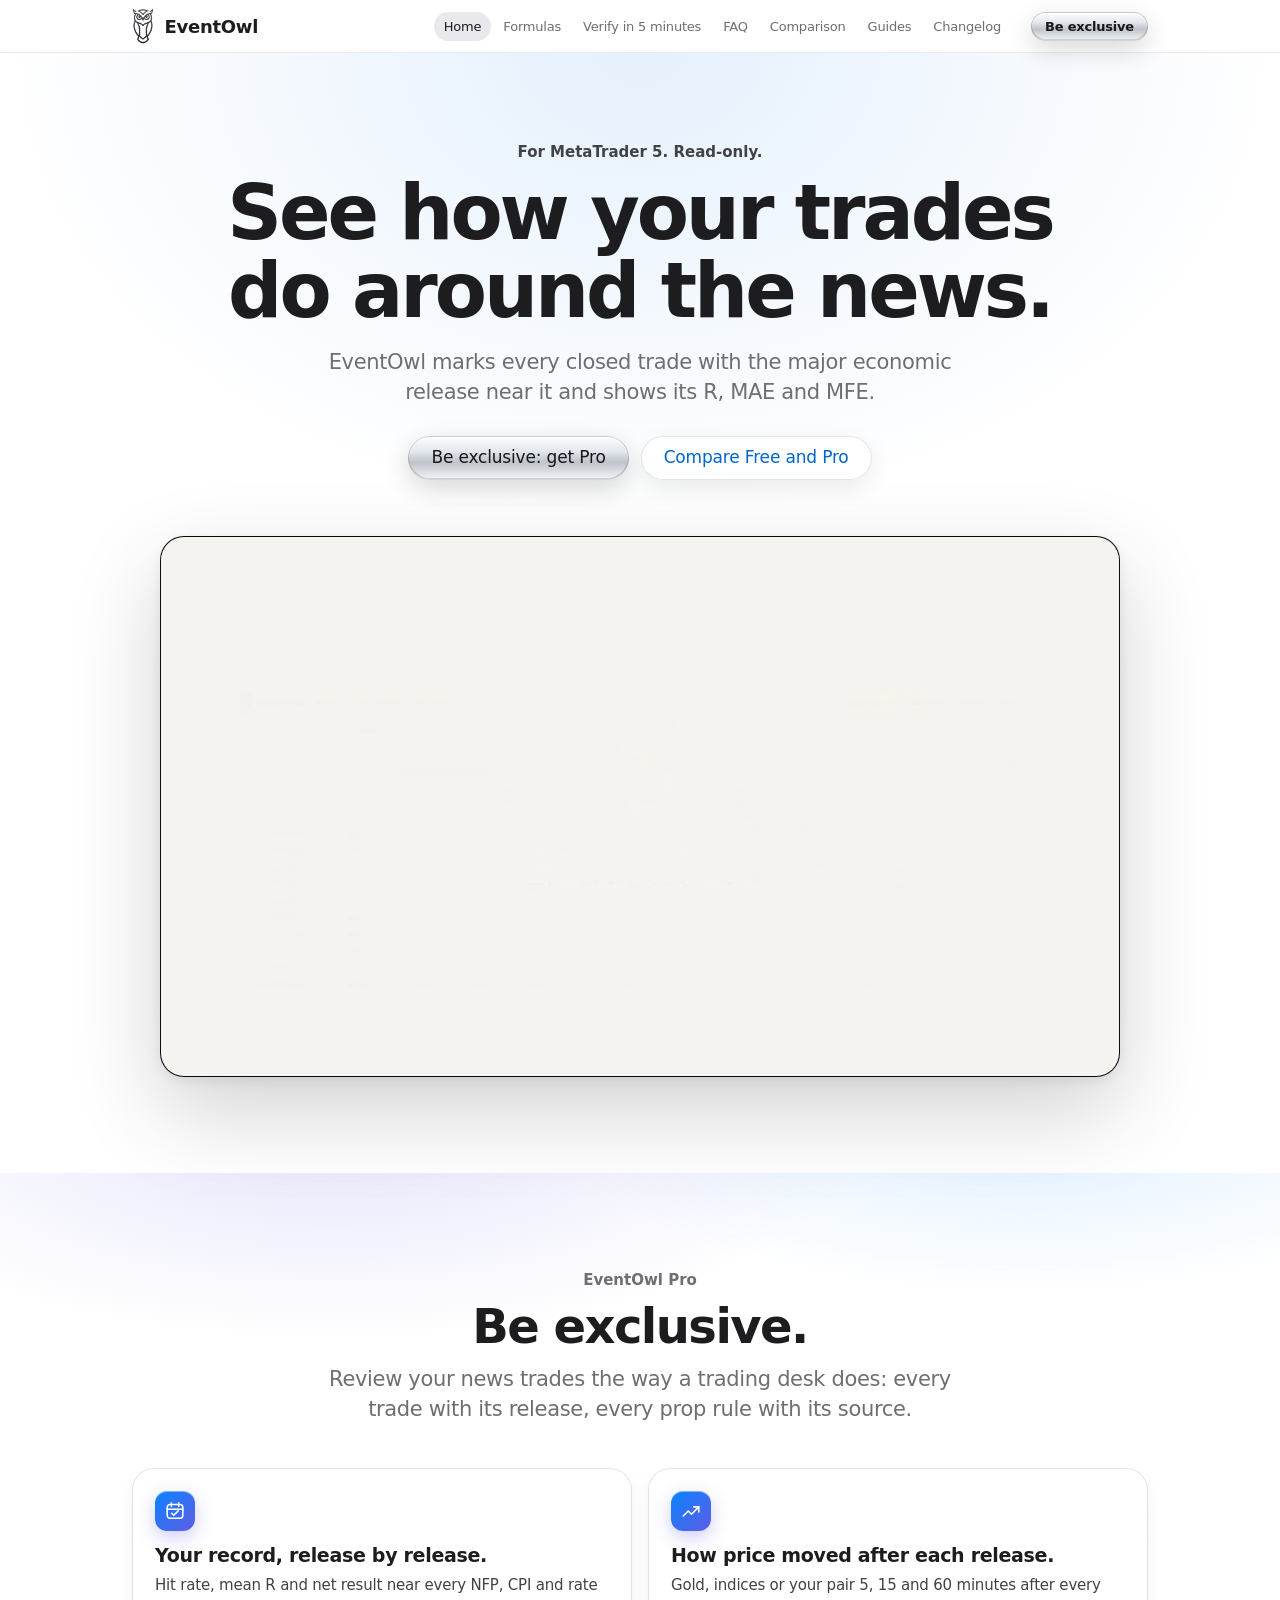
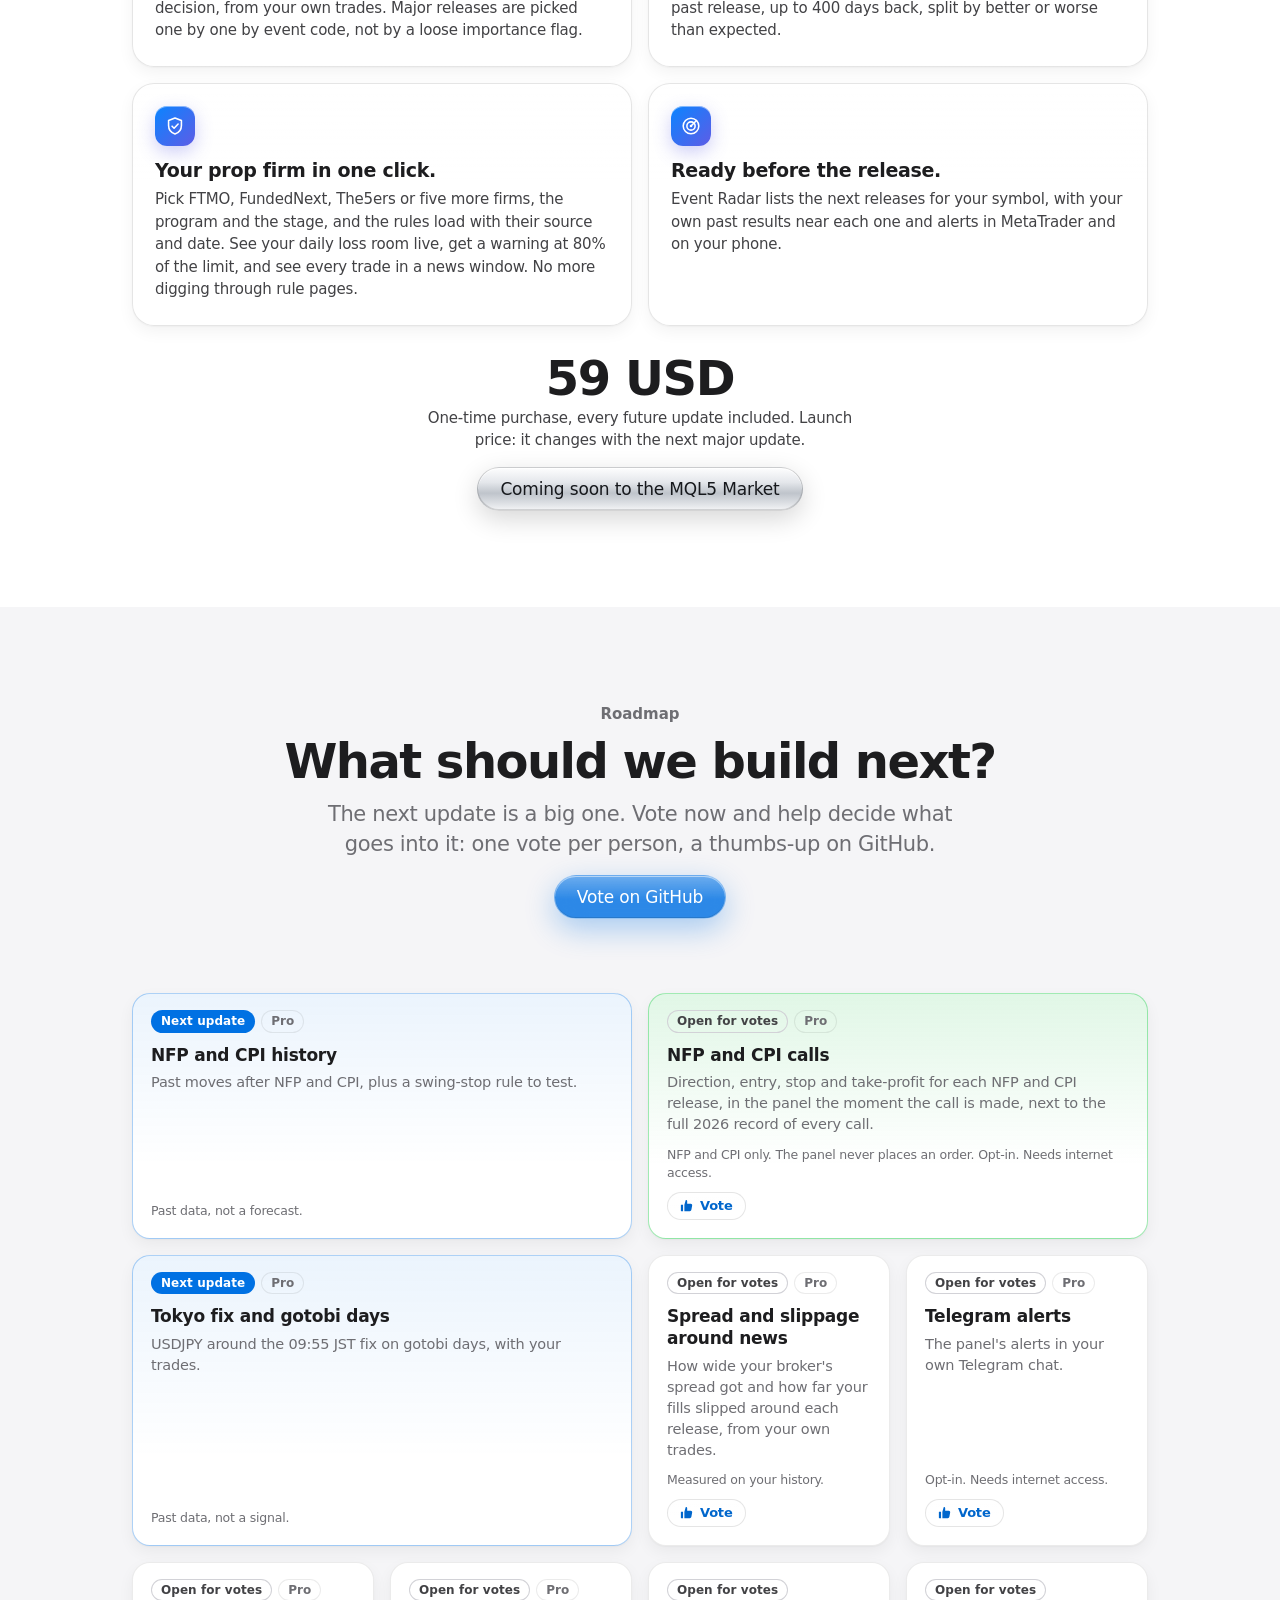
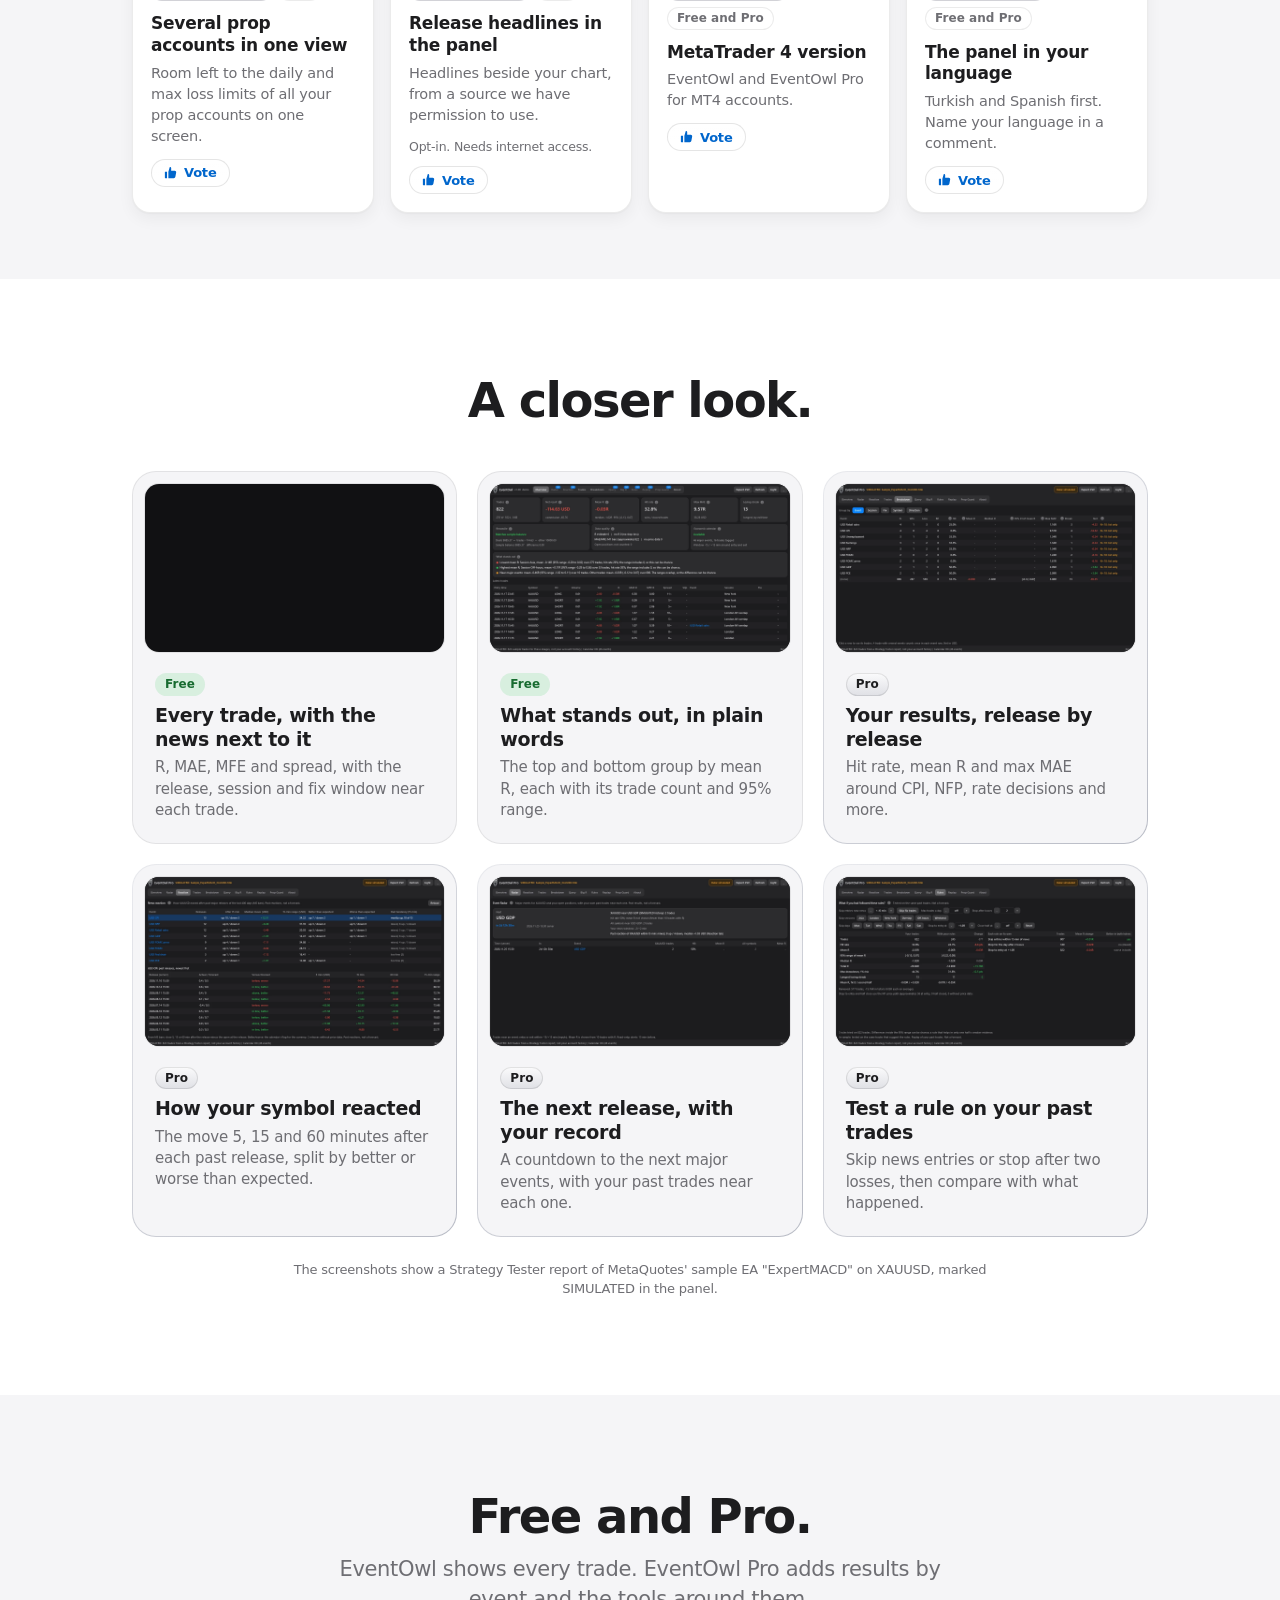
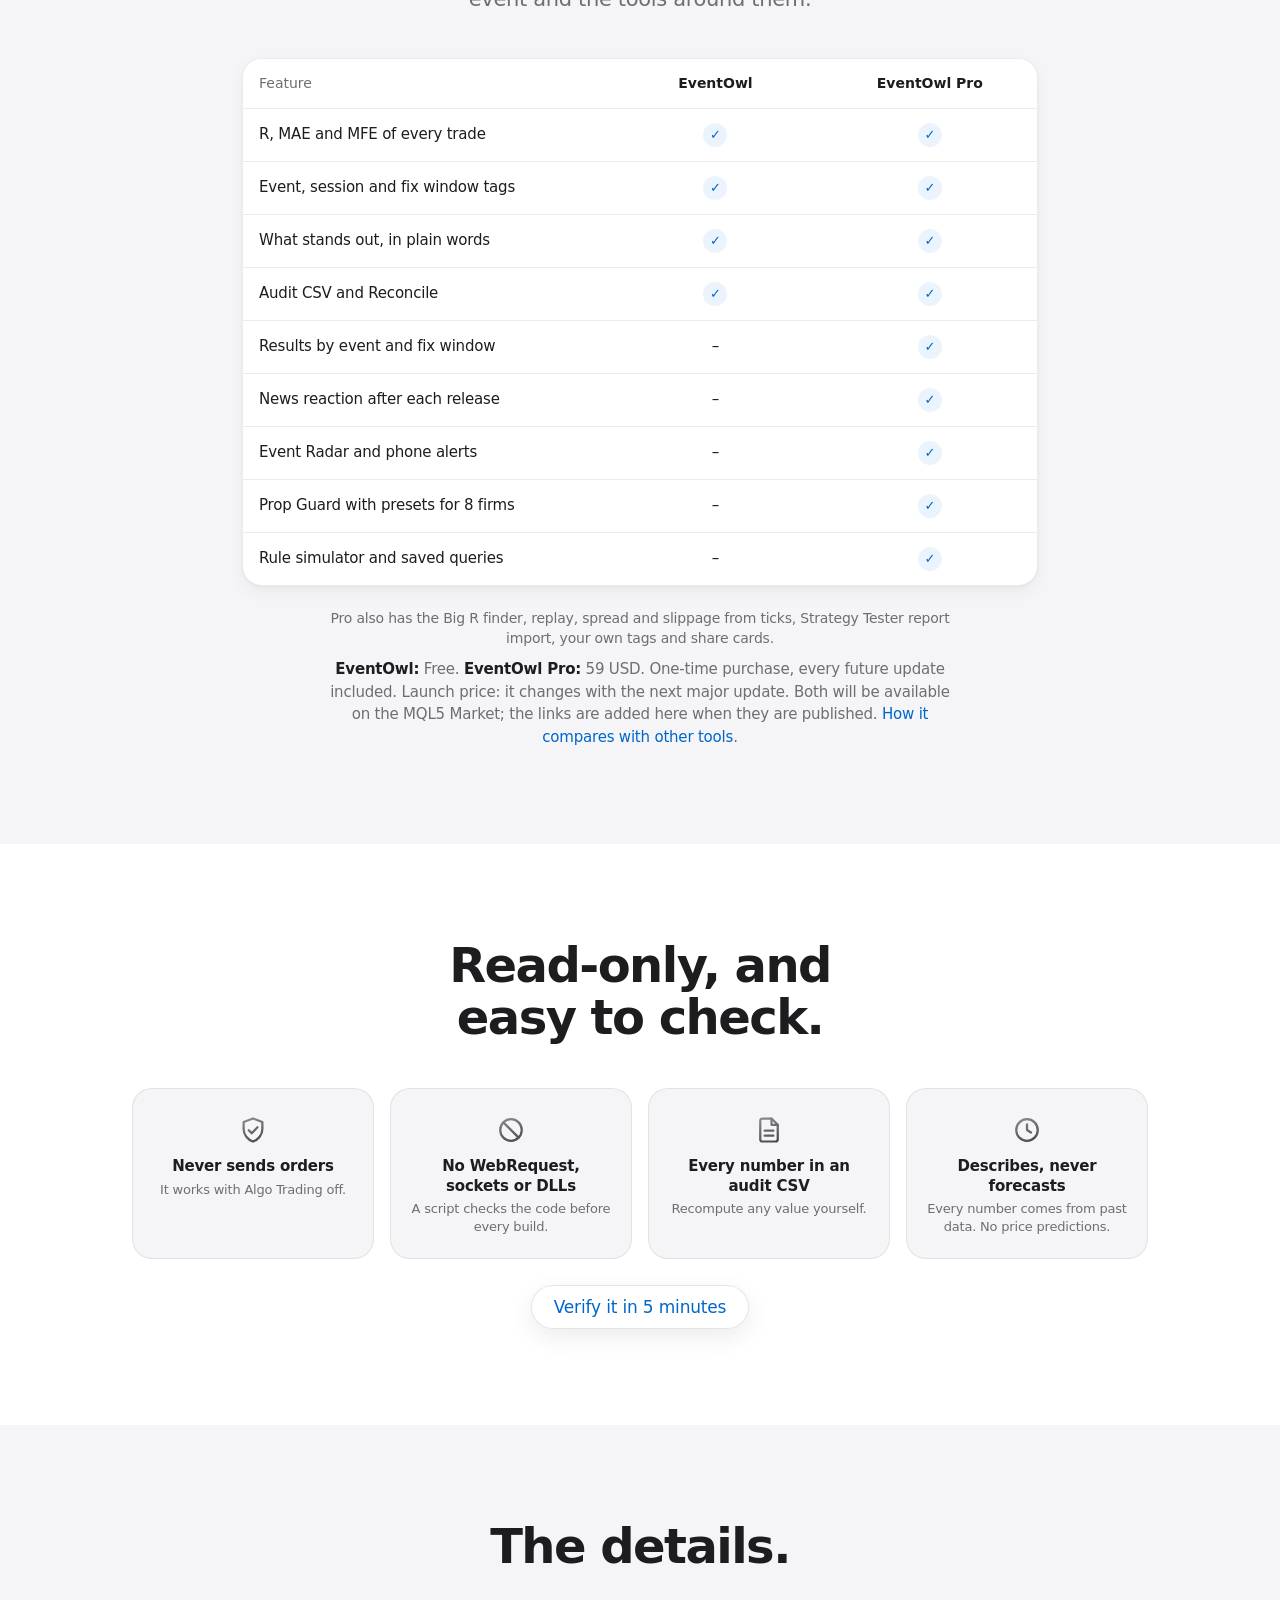
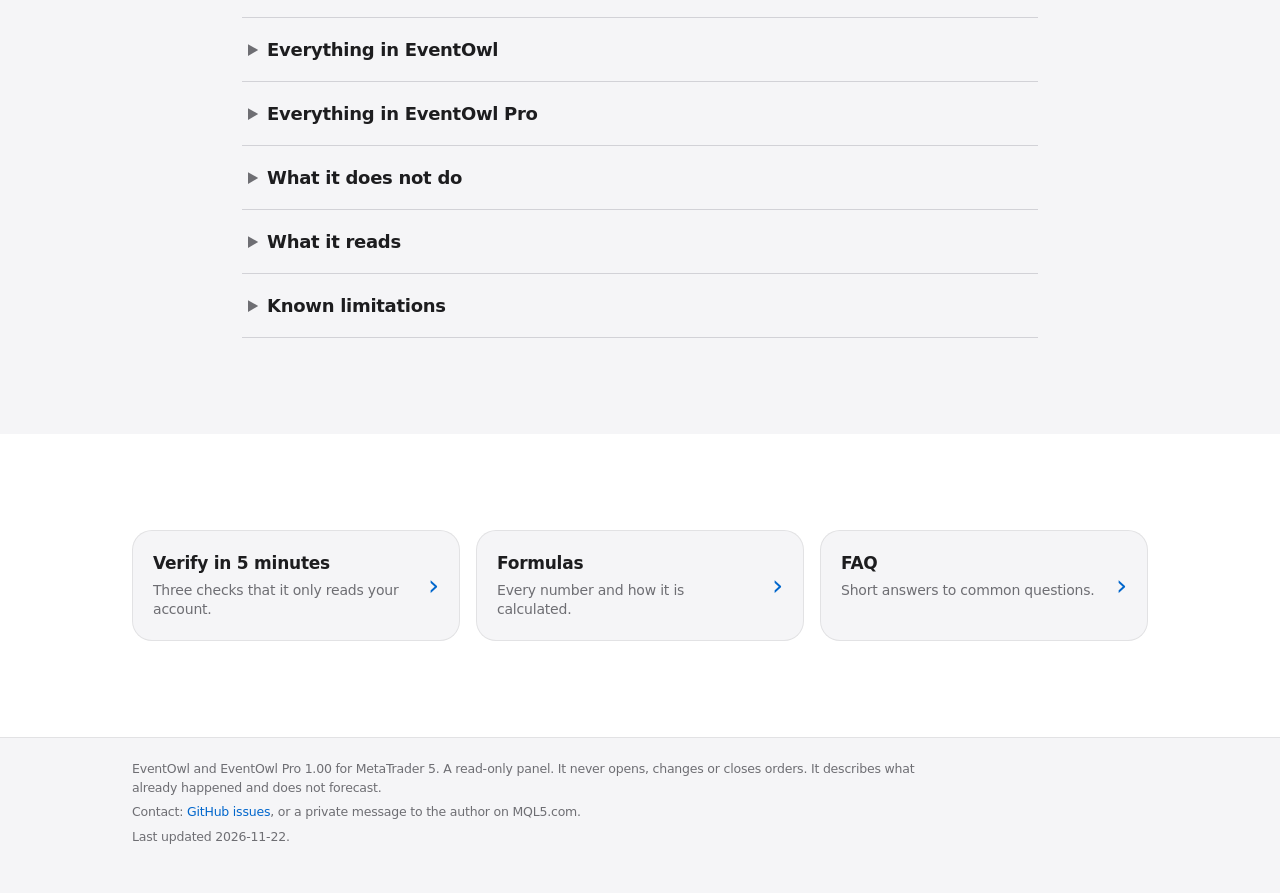
==== commit 4a0b3d08: "Site: silver Be exclusive button with a light sweep on hover Co-Authored-By: Claude Opus 5.5 <norepl" ====
--- a/index.html
+++ b/index.html
@@ -23,7 +23,7 @@
 <script type="application/ld+json">{"@context":"https://schema.org","@graph":[{"@type":"SoftwareApplication","name":"EventOwl","applicationCategory":"FinanceApplication","operatingSystem":"Windows","softwareRequirements":"MetaTrader 5","softwareVersion":"1.00","description":"Shows the R multiple, MAE and MFE of every closed trade and the major economic event and fix window near it, breaks your results down by session, symbol and direction, and says in plain words what stands out.","offers":{"@type":"Offer","price":"0","priceCurrency":"USD"},"image":"https://lapdawgg.github.io/eventrlens/og.png","featureList":["Builds trades from the account history: partial closes, netting reversals, separate commission deals and swaps","R multiple of every trade from its initial stop loss; optional 1R rule for trades without a stop loss","MAE and MFE of every trade in price, money and R","Spread at entry from M1 bars","Every trade marked with the major economic event near it (rate decisions, NFP, CPI, PCE, GDP, retail sales, jobs), its session and its Tokyo or London fix window; an input switches to every high-importance event","What stands out: the top and bottom group by mean R, each with its trade count and 95% range, and your trades near major events compared with the other trades, in plain words","Breakdown tables by session, symbol and direction","Trade list with every input of every calculation","Audit CSV export of every input and result","Reconcile view: totals compared with the account balance"],"screenshot":["https://lapdawgg.github.io/eventrlens/shot-trade.webp","https://lapdawgg.github.io/eventrlens/shot-overview.webp"]},{"@type":"SoftwareApplication","name":"EventOwl Pro","applicationCategory":"FinanceApplication","operatingSystem":"Windows","softwareRequirements":"MetaTrader 5","softwareVersion":"1.00","description":"Breaks down your own closed trades by economic event, fix window, session, symbol, direction and your own tags. Adds an event radar with your own past results, the past reaction of your symbol to each major release, a prop firm rule guard, a rule simulator, a combination query, a Big R finder and Strategy Tester report import.","offers":{"@type":"Offer","price":"59","priceCurrency":"USD"},"image":"https://lapdawgg.github.io/eventrlens/og.png","featureList":["Breakdown by economic event and by fix window: hit rate, mean R with its 95% range, max MAE and net result near each event type","Event Radar: upcoming major events for your symbol and open positions, with your own past results near each one, and optional alerts in the terminal and on your phone (MetaTrader push notifications)","News reaction: how your chart symbol moved 5, 15 and 60 minutes after each past major release, split by better or worse than expected, with the past tendency; past reactions, not a forecast","Prop Guard: pick your prop firm, program and stage (presets for 8 firms, each with its source and the date it was read) or enter your own rules; daily loss, max loss, news window, risk per trade and weekend, checked on your history and live; consistency, and minimum holding time from presets, checked on your history","Rule simulator: your past trades replayed with rules such as skipping news entries, a daily stop or a stop to entry at +1R","Combination query: symbol, direction, event, session, fix, tag, weekdays and entry hours, with saved queries","Big R finder: which labels are over-represented among your top and bottom trades by R (lift table)","Replay of your past R sequence at a chosen risk, with 10,000 reshuffles of the same trades","Spread and slippage refined from ticks for recent trades (the number of days is an input)","Strategy Tester report import, shown as a simulated dataset and never mixed with the account history","Your own tags from comment keywords and magic numbers","Share card: a PNG of a query result without account number, broker or money amounts","Also included: the trade list with R, MAE and MFE, event, session and fix tags, What stands out, the session, symbol and direction breakdowns, the audit CSV and Reconcile"],"screenshot":["https://lapdawgg.github.io/eventrlens/shot-events.webp","https://lapdawgg.github.io/eventrlens/shot-reaction.webp","https://lapdawgg.github.io/eventrlens/shot-radar.webp","https://lapdawgg.github.io/eventrlens/shot-prop.webp"]}]}</script>
 </head>
 <body>
-<header><div class="wrap"><a class="brand" href="index.html"><picture><source media="(prefers-color-scheme: dark)" srcset="owl-silver.png"><img src="owl-graphite.png" width="22" height="36" alt=""></picture>EventOwl</a><nav><a href="index.html" aria-current="page">Home</a> <a href="formulas.html">Formulas</a> <a href="verify.html">Verify in 5 minutes</a> <a href="faq.html">FAQ</a> <a href="comparison.html">Comparison</a> <a href="guides.html">Guides</a> <a href="changelog.html">Changelog</a></nav><a class="nav-cta" href="index.html#pro">Be exclusive</a></div></header>
+<header><div class="wrap"><a class="brand" href="index.html"><picture><source media="(prefers-color-scheme: dark)" srcset="owl-silver.png"><img src="owl-graphite.png" width="22" height="36" alt=""></picture>EventOwl</a><nav><a href="index.html" aria-current="page">Home</a> <a href="formulas.html">Formulas</a> <a href="verify.html">Verify in 5 minutes</a> <a href="faq.html">FAQ</a> <a href="comparison.html">Comparison</a> <a href="guides.html">Guides</a> <a href="changelog.html">Changelog</a></nav><a class="nav-cta" href="index.html#pro"><span>Be exclusive</span></a></div></header>
 <main class="home">
 <section class="hero">
 <div class="wrap">
--- a/style.css
+++ b/style.css
@@ -33,6 +33,7 @@
   --glow: rgba(0, 113, 227, .10);
   --btn-glass: rgba(255, 255, 255, .58); --btn-glass-hover: rgba(255, 255, 255, .78); --btn-edge: rgba(0, 0, 0, .10);
   --btn-sheen: rgba(255, 255, 255, .70); --btn-hi: rgba(255, 255, 255, .95); --btn-drop: rgba(0, 0, 0, .08); --btn-fg: var(--link);
+  --silver-edge: rgba(0, 0, 0, .16); --silver-drop: rgba(0, 0, 0, .16);
   --shadow-sm: 0 1px 2px rgba(0, 0, 0, .04), 0 6px 16px rgba(0, 0, 0, .05);
   --shadow-md: 0 2px 6px rgba(0, 0, 0, .06), 0 18px 40px rgba(0, 0, 0, .11);
   --shadow-lg: 0 4px 14px rgba(0, 0, 0, .08), 0 34px 90px rgba(0, 0, 0, .18);
@@ -72,6 +73,7 @@
     --glow: rgba(214, 220, 232, .11);
     --btn-glass: rgba(255, 255, 255, .07); --btn-glass-hover: rgba(255, 255, 255, .12); --btn-edge: rgba(255, 255, 255, .18);
     --btn-sheen: rgba(255, 255, 255, .14); --btn-hi: rgba(255, 255, 255, .30); --btn-drop: rgba(0, 0, 0, .35); --btn-fg: #f5f5f7;
+    --silver-edge: rgba(255, 255, 255, .55); --silver-drop: rgba(0, 0, 0, .45);
     --shadow-sm: 0 1px 2px rgba(0, 0, 0, .5), 0 6px 16px rgba(0, 0, 0, .35);
     --shadow-md: 0 2px 8px rgba(0, 0, 0, .55), 0 18px 44px rgba(0, 0, 0, .55);
     --shadow-lg: 0 4px 16px rgba(0, 0, 0, .6), 0 34px 90px rgba(0, 0, 0, .7);
@@ -234,29 +236,28 @@
 }
 .btn.primary:hover { background: linear-gradient(180deg, rgba(255, 255, 255, .36), rgba(255, 255, 255, 0) 55%), rgba(0, 104, 209, .9); }
 
-/* "Be exclusive": glass over a blue-violet fill, inside a slowly turning colour ring */
-@property --eo-a { syntax: '<angle>'; initial-value: 0deg; inherits: false; }
+/* "Be exclusive": brushed silver with a bright top edge; a light reflection sweeps across it under the pointer */
 .btn.exclusive, .nav-cta {
-  color: #ffffff; border: 1.5px solid transparent;
-  background:
-    linear-gradient(180deg, rgba(255, 255, 255, .34), rgba(255, 255, 255, 0) 55%) padding-box,
-    linear-gradient(135deg, #0a84ff, #5e5ce6 60%, #bf5af2) padding-box,
-    conic-gradient(from var(--eo-a), #64d2ff, #bf5af2, #ff9f0a, #30d158, #64d2ff) border-box;
-  box-shadow: inset 0 1px 0 rgba(255, 255, 255, .55), 0 10px 34px rgba(94, 92, 230, .38);
-  animation: eo-spin 5s linear infinite;
-}
-.btn.exclusive:hover { background:
-    linear-gradient(180deg, rgba(255, 255, 255, .42), rgba(255, 255, 255, 0) 55%) padding-box,
-    linear-gradient(135deg, #2b95ff, #6e6cf0 60%, #c86cf5) padding-box,
-    conic-gradient(from var(--eo-a), #64d2ff, #bf5af2, #ff9f0a, #30d158, #64d2ff) border-box;
-  box-shadow: inset 0 1px 0 rgba(255, 255, 255, .6), 0 14px 44px rgba(94, 92, 230, .5); }
+  position: relative; overflow: hidden; isolation: isolate;
+  color: #16181c; border: 1px solid var(--silver-edge);
+  background: linear-gradient(180deg, #fdfdfe 0%, #e4e7eb 34%, #bfc4cb 60%, #dde0e4 84%, #f3f4f6 100%);
+  box-shadow: inset 0 1px 0 rgba(255, 255, 255, .95), inset 0 -1px 0 rgba(0, 0, 0, .14), 0 8px 26px var(--silver-drop);
+}
+.btn.exclusive::after, .nav-cta::after {
+  content: ""; position: absolute; top: -50%; bottom: -50%; left: -70%; width: 46%; z-index: -1; pointer-events: none;
+  background: linear-gradient(100deg, rgba(255, 255, 255, 0), rgba(255, 255, 255, .95) 50%, rgba(255, 255, 255, 0));
+  transform: skewX(-20deg); opacity: 0;
+}
+.btn.exclusive > span, .nav-cta > span { position: relative; }
+.btn.exclusive:hover, .nav-cta:hover {
+  text-decoration: none;
+  background: linear-gradient(180deg, #ffffff 0%, #eceef1 34%, #cdd1d7 60%, #e7e9ec 84%, #f8f8f9 100%);
+  box-shadow: inset 0 1px 0 #ffffff, inset 0 -1px 0 rgba(0, 0, 0, .12), 0 12px 34px var(--silver-drop);
+}
+.btn.exclusive:hover::after, .nav-cta:hover::after { animation: eo-shine 950ms var(--ease) both; }
+@keyframes eo-shine { from { left: -70%; opacity: 1; } to { left: 125%; opacity: 1; } }
 .btn.exclusive.soon { cursor: default; }
-@keyframes eo-spin { to { --eo-a: 360deg; } }
-.nav-cta {
-  flex: none; margin-left: 6px; padding: 7px 13px; border-radius: 999px; font-size: 13px; font-weight: 600; line-height: 1;
-  white-space: nowrap; box-shadow: inset 0 1px 0 rgba(255, 255, 255, .5), 0 4px 14px rgba(94, 92, 230, .32);
-}
-.nav-cta:hover { text-decoration: none; }
+.nav-cta { flex: none; margin-left: 6px; padding: 7px 13px; border-radius: 999px; font-size: 13px; font-weight: 600; line-height: 1; white-space: nowrap; }
 .cta.center { text-align: center; margin-top: 26px; }
 
 /* ---------- Pro: "Be exclusive" ---------- */
@@ -435,7 +436,6 @@
 .hero .lead { animation-delay: 180ms; }
 .hero .cta { animation-delay: 280ms; }
 .hero .trailer { animation-delay: 400ms; }
-.hero .cta .btn.exclusive { animation: eo-spin 5s linear infinite; }
 @media (prefers-reduced-motion: no-preference) {
   @supports (animation-timeline: view()) {
     .section-head, .pro-tile, .rm-item, .card, .trust li, .link-card, .launch { animation: eo-reveal linear both; animation-timeline: view(); animation-range: entry 0% cover 24%; }
@@ -447,5 +447,4 @@
 @media (prefers-reduced-motion: reduce) {
   html { scroll-behavior: auto; }
   .hero .eyebrow, .hero h1, .hero .lead, .hero .cta, .hero .trailer { animation-name: eo-rise-short; animation-duration: 600ms; }
-  .btn.exclusive, .nav-cta, .hero .cta .btn.exclusive { animation: none; }
-}
+}
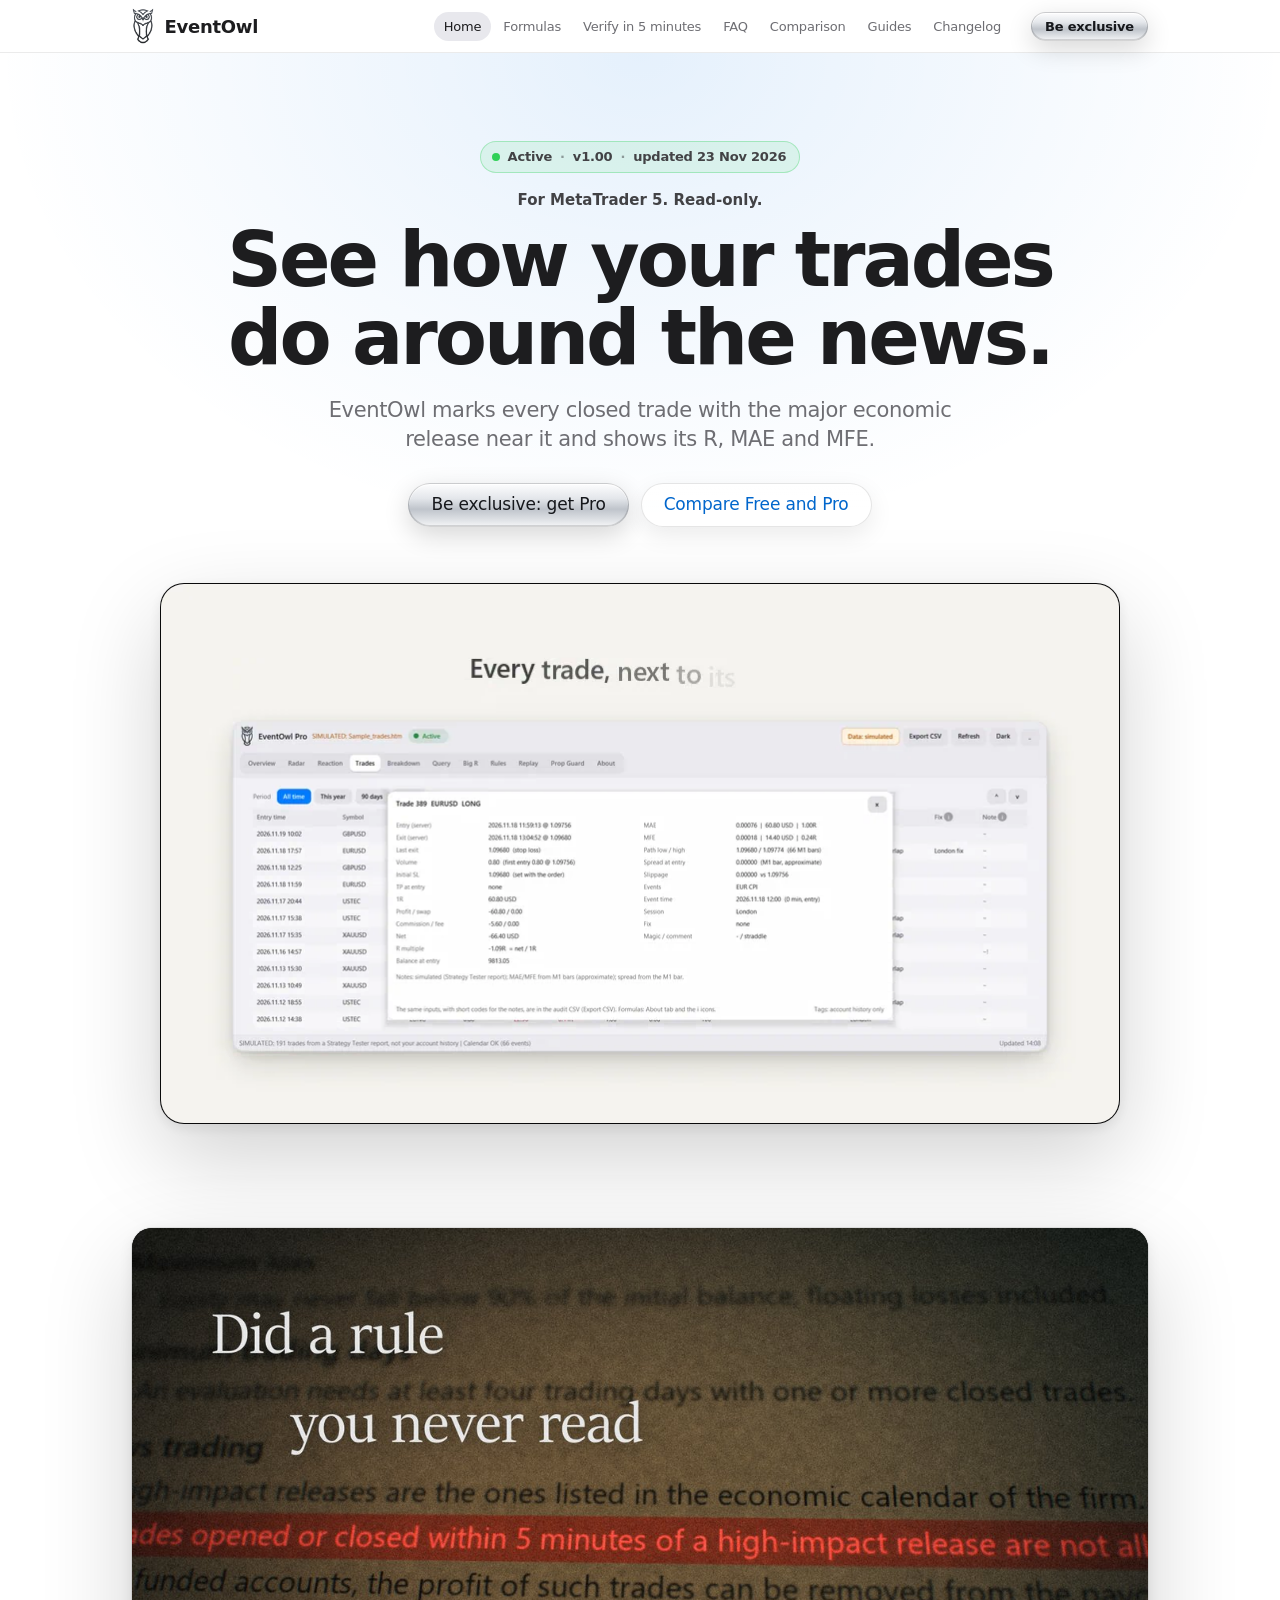
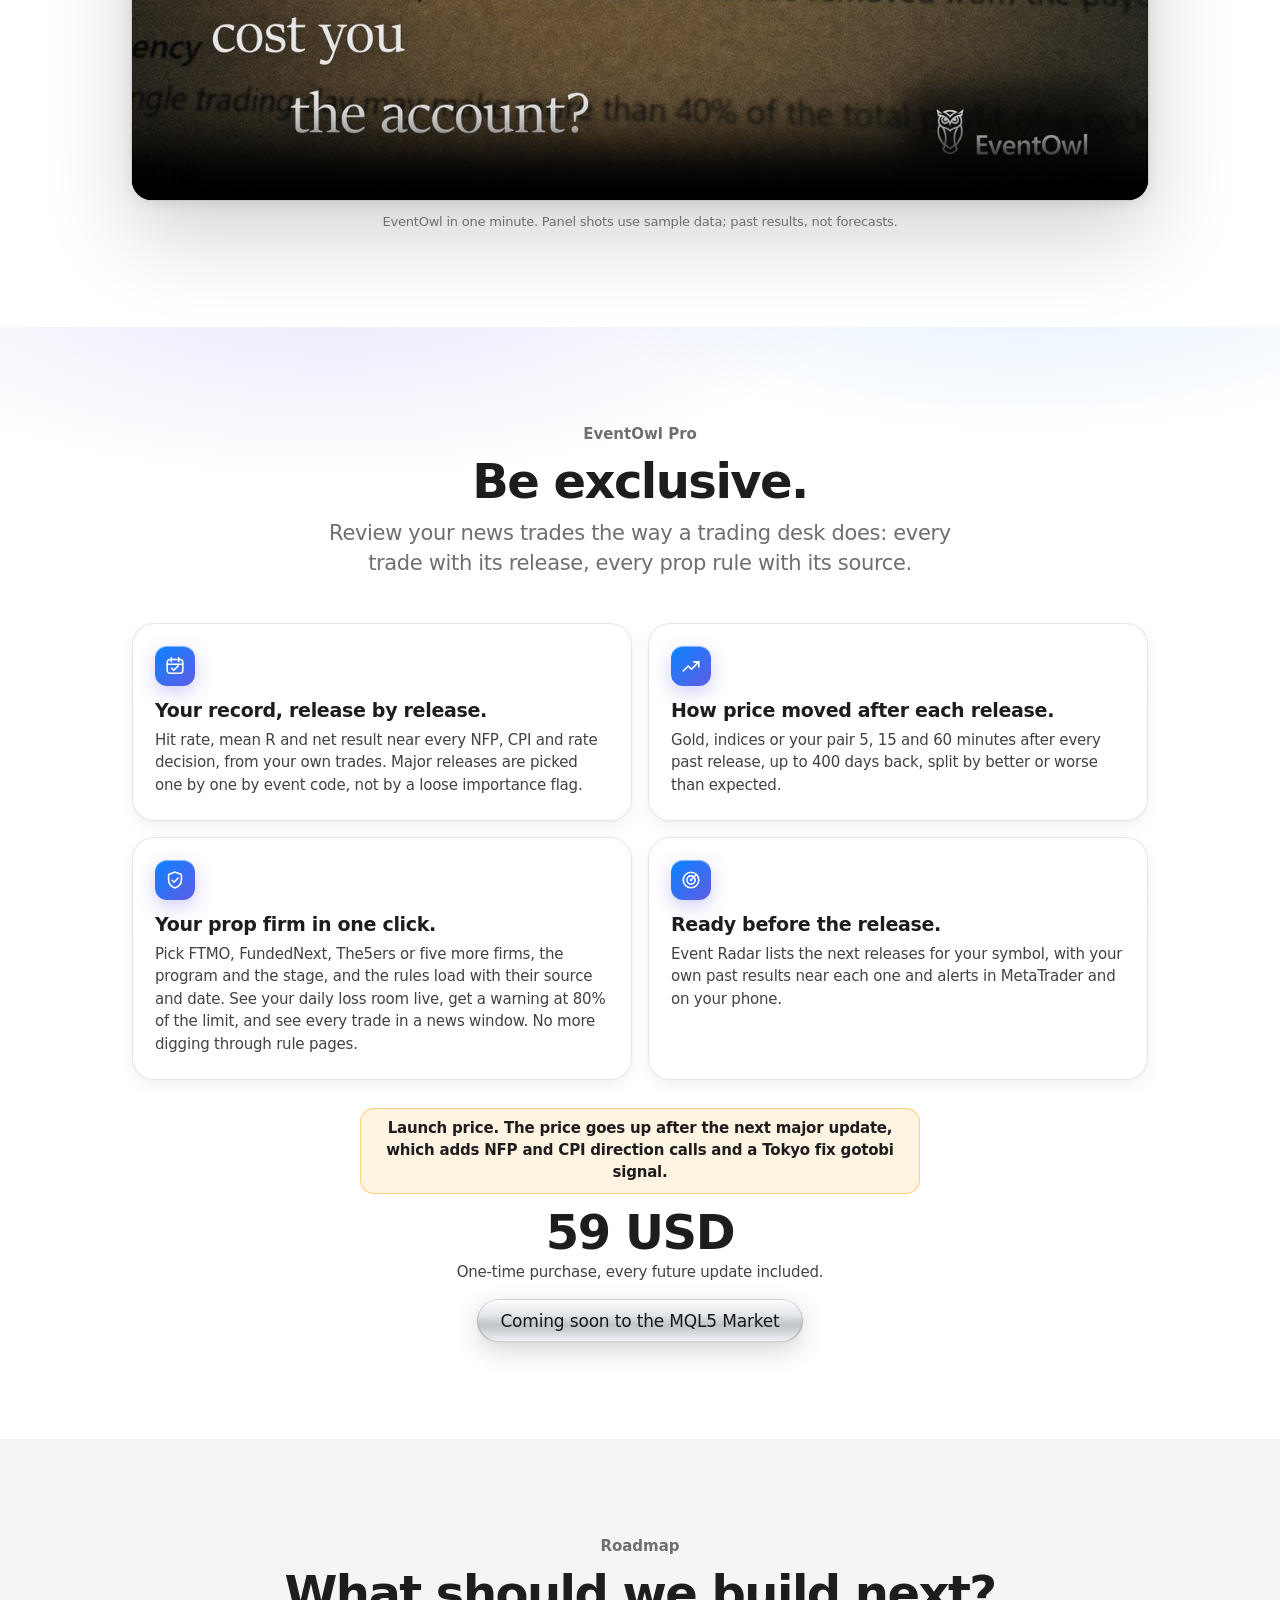
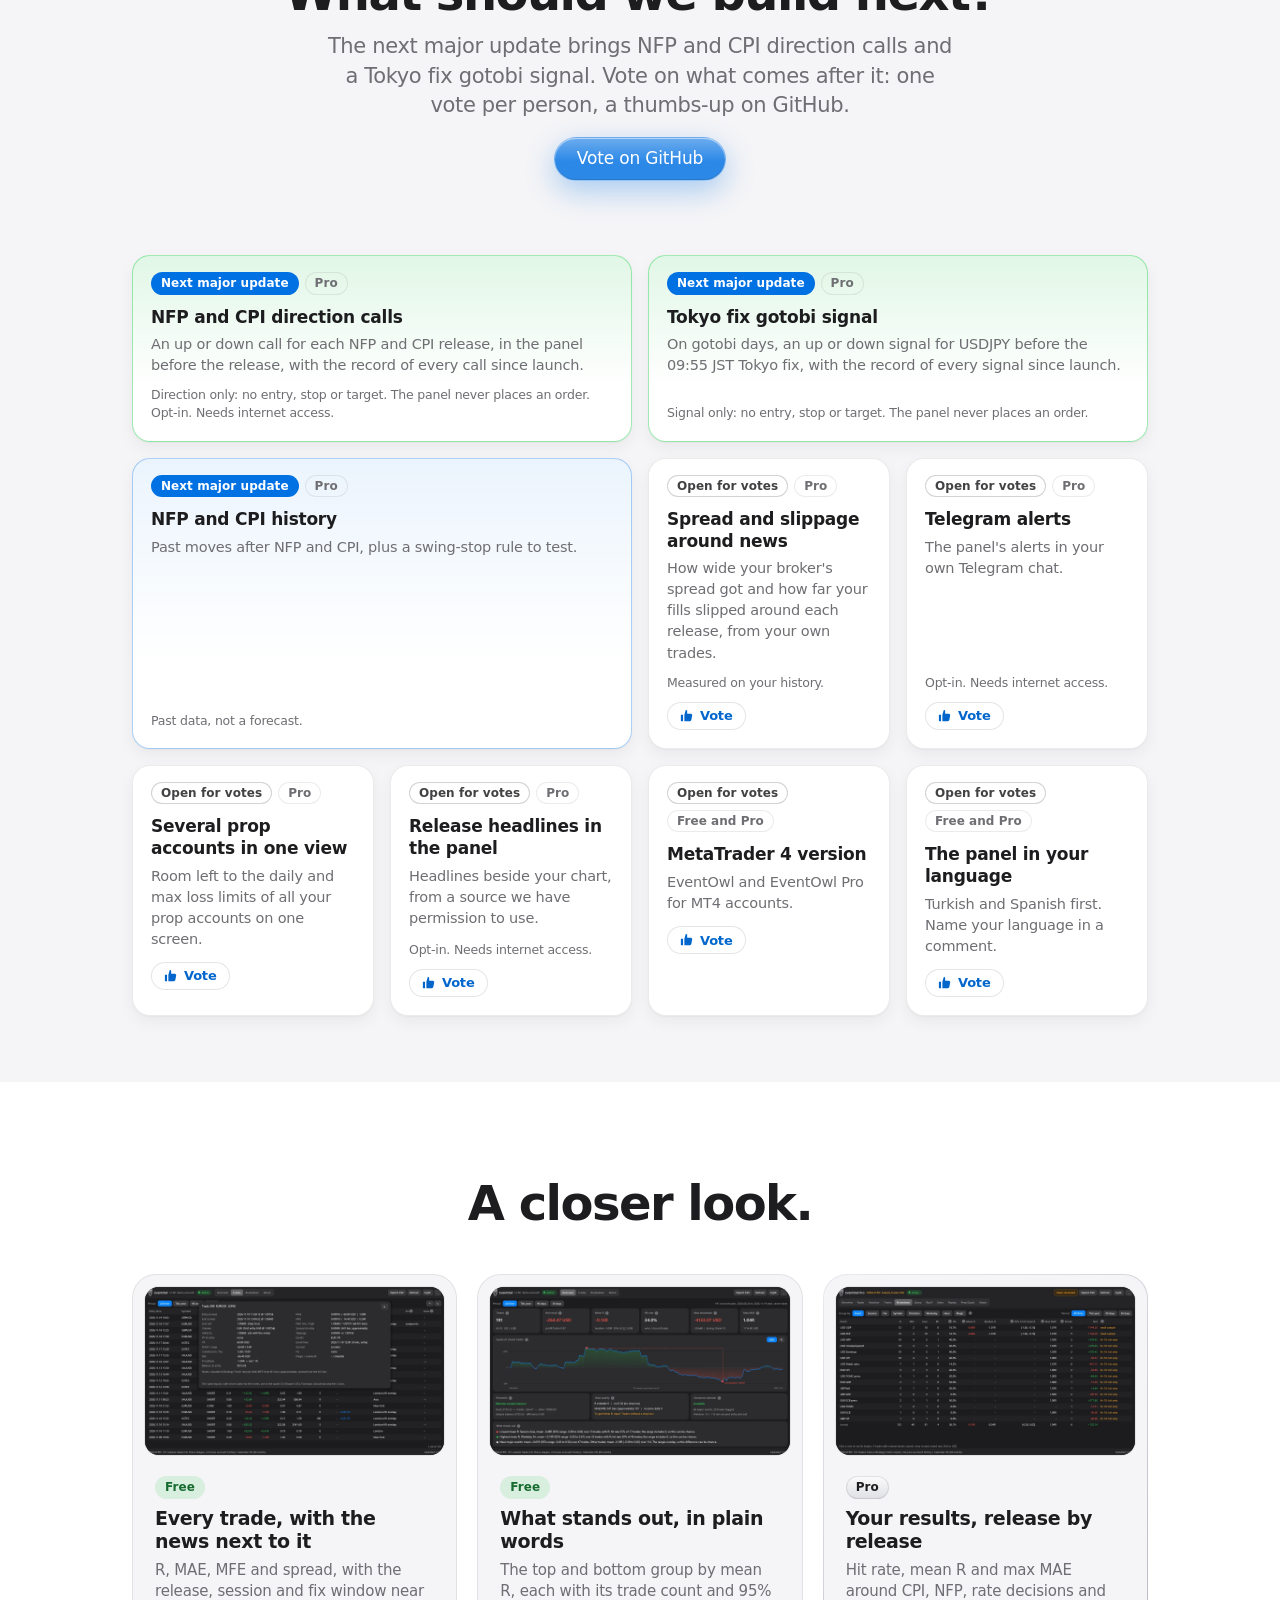
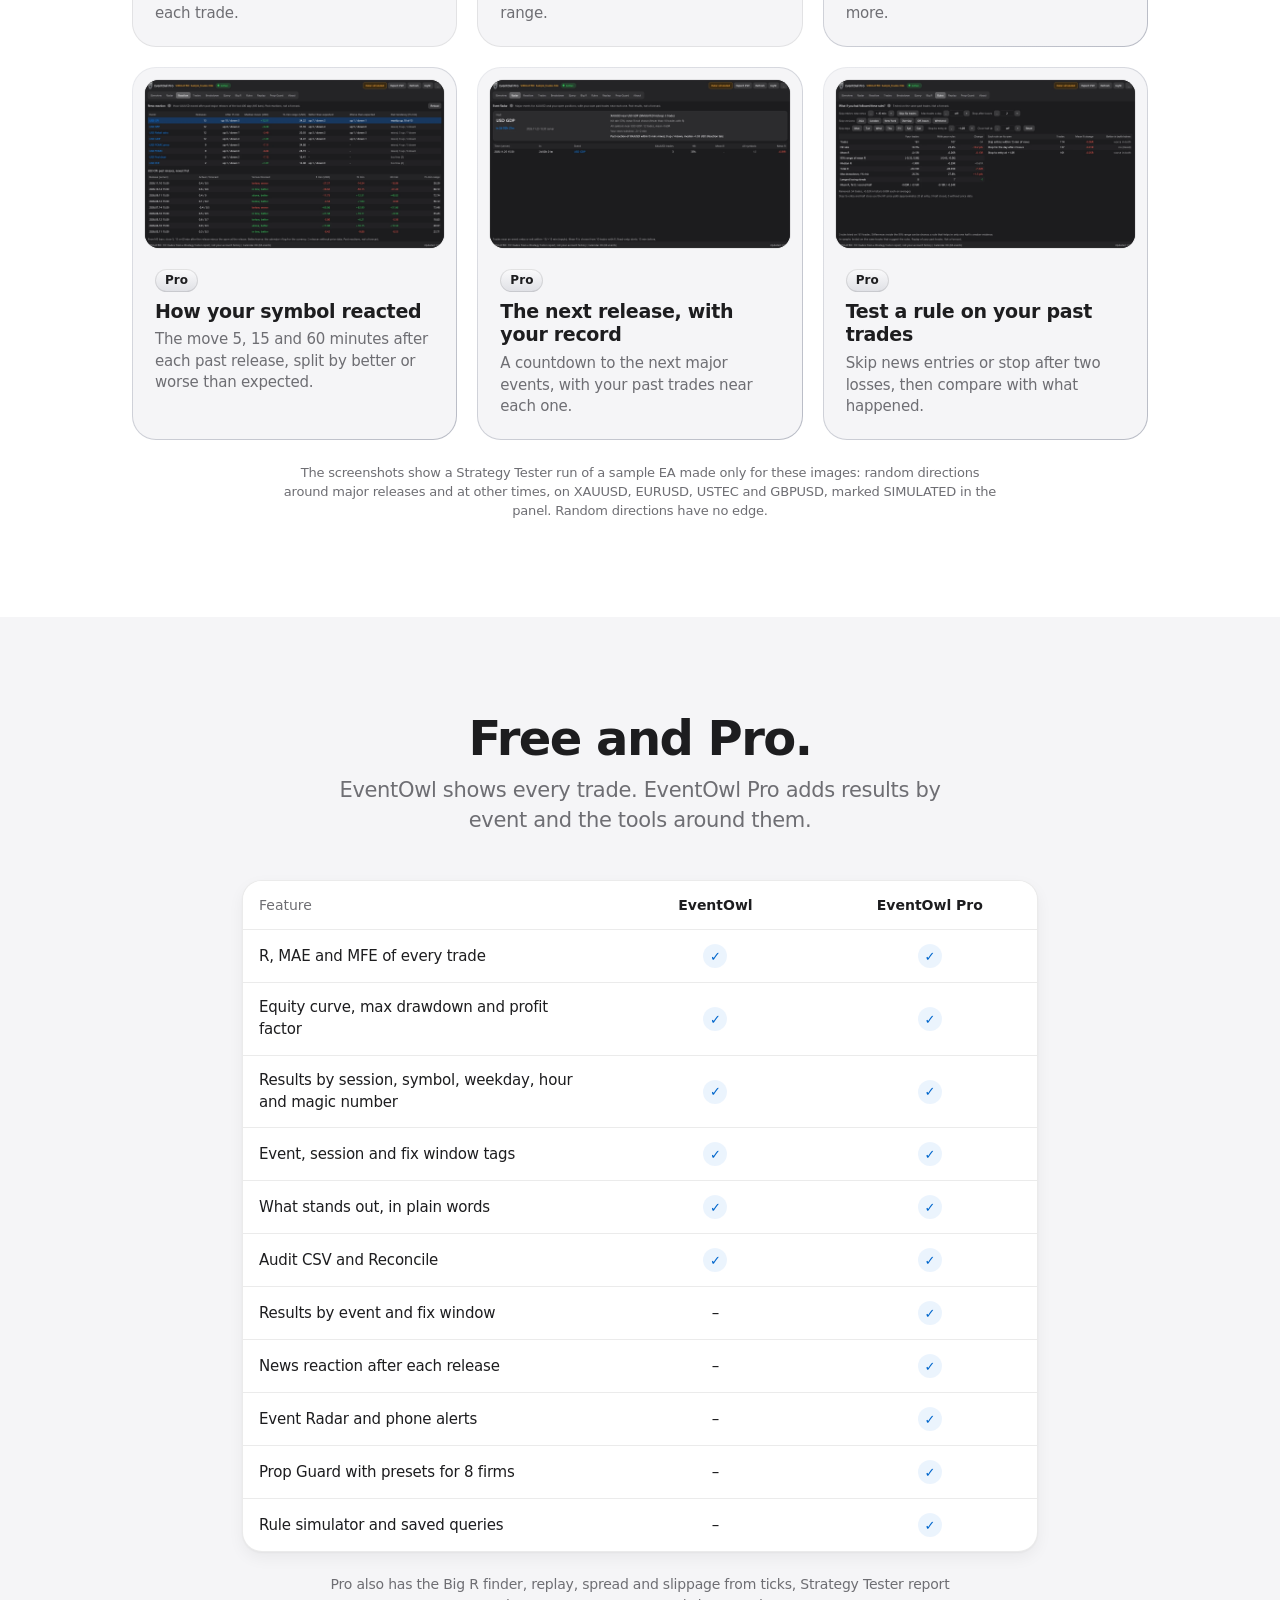
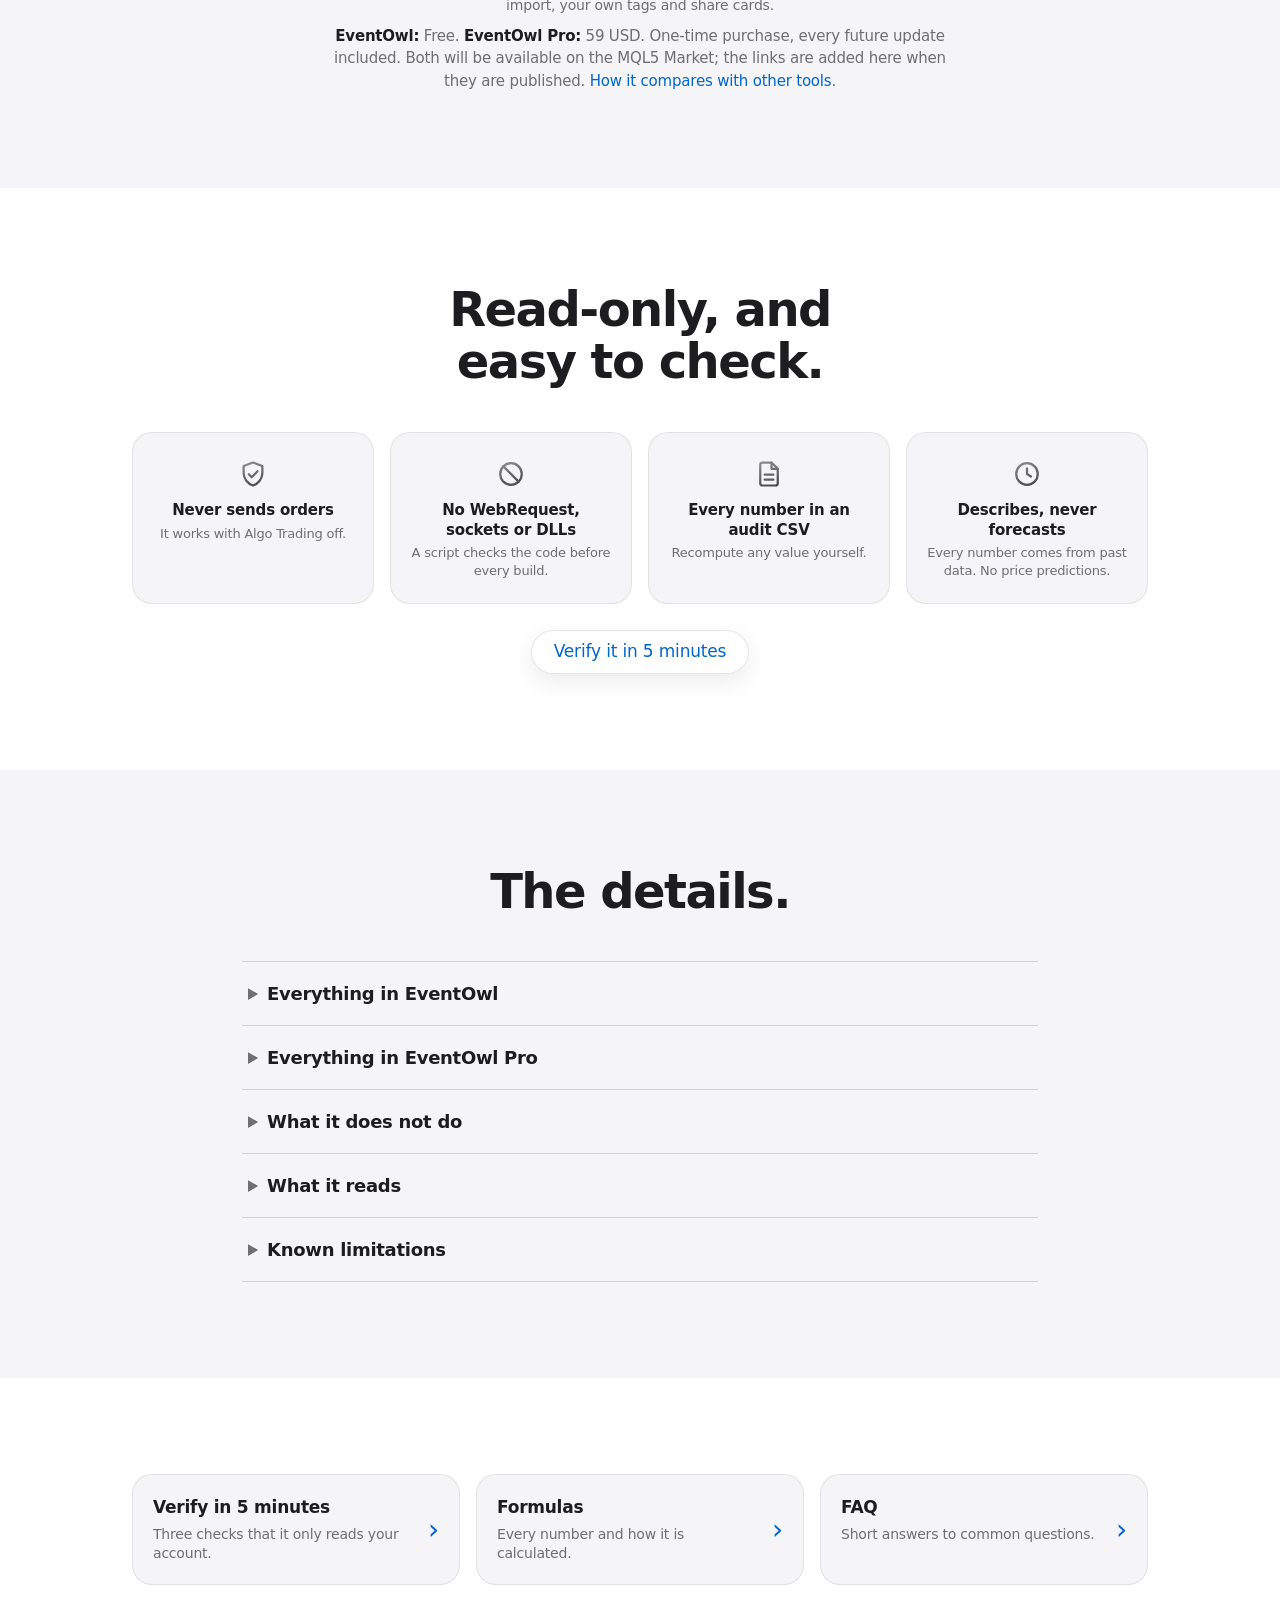
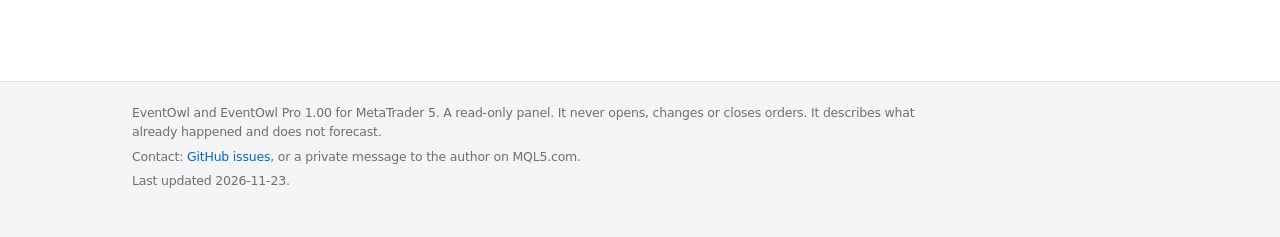
==== commit 0a2d742d: "Free package, Active status, next major update and price note - Free panel without PRO badges; new s" ====
--- a/index.html
+++ b/index.html
@@ -20,13 +20,14 @@
 <meta property="og:image:height" content="630">
 <meta property="og:image:alt" content="EventOwl: Your MT5 trades, broken down by economic event, session and fix window.">
 <link rel="stylesheet" href="style.css">
-<script type="application/ld+json">{"@context":"https://schema.org","@graph":[{"@type":"SoftwareApplication","name":"EventOwl","applicationCategory":"FinanceApplication","operatingSystem":"Windows","softwareRequirements":"MetaTrader 5","softwareVersion":"1.00","description":"Shows the R multiple, MAE and MFE of every closed trade and the major economic event and fix window near it, breaks your results down by session, symbol and direction, and says in plain words what stands out.","offers":{"@type":"Offer","price":"0","priceCurrency":"USD"},"image":"https://lapdawgg.github.io/eventrlens/og.png","featureList":["Builds trades from the account history: partial closes, netting reversals, separate commission deals and swaps","R multiple of every trade from its initial stop loss; optional 1R rule for trades without a stop loss","MAE and MFE of every trade in price, money and R","Spread at entry from M1 bars","Every trade marked with the major economic event near it (rate decisions, NFP, CPI, PCE, GDP, retail sales, jobs), its session and its Tokyo or London fix window; an input switches to every high-importance event","What stands out: the top and bottom group by mean R, each with its trade count and 95% range, and your trades near major events compared with the other trades, in plain words","Breakdown tables by session, symbol and direction","Trade list with every input of every calculation","Audit CSV export of every input and result","Reconcile view: totals compared with the account balance"],"screenshot":["https://lapdawgg.github.io/eventrlens/shot-trade.webp","https://lapdawgg.github.io/eventrlens/shot-overview.webp"]},{"@type":"SoftwareApplication","name":"EventOwl Pro","applicationCategory":"FinanceApplication","operatingSystem":"Windows","softwareRequirements":"MetaTrader 5","softwareVersion":"1.00","description":"Breaks down your own closed trades by economic event, fix window, session, symbol, direction and your own tags. Adds an event radar with your own past results, the past reaction of your symbol to each major release, a prop firm rule guard, a rule simulator, a combination query, a Big R finder and Strategy Tester report import.","offers":{"@type":"Offer","price":"59","priceCurrency":"USD"},"image":"https://lapdawgg.github.io/eventrlens/og.png","featureList":["Breakdown by economic event and by fix window: hit rate, mean R with its 95% range, max MAE and net result near each event type","Event Radar: upcoming major events for your symbol and open positions, with your own past results near each one, and optional alerts in the terminal and on your phone (MetaTrader push notifications)","News reaction: how your chart symbol moved 5, 15 and 60 minutes after each past major release, split by better or worse than expected, with the past tendency; past reactions, not a forecast","Prop Guard: pick your prop firm, program and stage (presets for 8 firms, each with its source and the date it was read) or enter your own rules; daily loss, max loss, news window, risk per trade and weekend, checked on your history and live; consistency, and minimum holding time from presets, checked on your history","Rule simulator: your past trades replayed with rules such as skipping news entries, a daily stop or a stop to entry at +1R","Combination query: symbol, direction, event, session, fix, tag, weekdays and entry hours, with saved queries","Big R finder: which labels are over-represented among your top and bottom trades by R (lift table)","Replay of your past R sequence at a chosen risk, with 10,000 reshuffles of the same trades","Spread and slippage refined from ticks for recent trades (the number of days is an input)","Strategy Tester report import, shown as a simulated dataset and never mixed with the account history","Your own tags from comment keywords and magic numbers","Share card: a PNG of a query result without account number, broker or money amounts","Also included: the trade list with R, MAE and MFE, event, session and fix tags, What stands out, the session, symbol and direction breakdowns, the audit CSV and Reconcile"],"screenshot":["https://lapdawgg.github.io/eventrlens/shot-events.webp","https://lapdawgg.github.io/eventrlens/shot-reaction.webp","https://lapdawgg.github.io/eventrlens/shot-radar.webp","https://lapdawgg.github.io/eventrlens/shot-prop.webp"]}]}</script>
+<script type="application/ld+json">{"@context":"https://schema.org","@graph":[{"@type":"SoftwareApplication","name":"EventOwl","applicationCategory":"FinanceApplication","operatingSystem":"Windows","softwareRequirements":"MetaTrader 5","softwareVersion":"1.00","description":"Shows the R multiple, MAE and MFE of every closed trade and the major economic event and fix window near it, draws the equity curve of your closed trades with its max drawdown, breaks your results down by session, symbol, direction, weekday, hour and magic number, and says in plain words what stands out.","offers":{"@type":"Offer","price":"0","priceCurrency":"USD"},"image":"https://lapdawgg.github.io/eventrlens/og.png","featureList":["Builds trades from the account history: partial closes, netting reversals, separate commission deals and swaps","R multiple of every trade from its initial stop loss; for trades without a stop loss, an optional 1R: a fixed amount or a percent of the balance at entry","MAE and MFE of every trade in price, money and R","Spread at entry from M1 bars; slippage of pending orders, the fill against the order price","Every trade marked with the major economic event within 15 minutes of its entry or exit (rate decisions, NFP, CPI, PCE, GDP, retail sales, jobs), its session and its Tokyo (09:55 JST) or London (16:00) fix window; inputs set the window and switch to every high-importance event","What stands out: the top and bottom group by mean R, each with its trade count and 95% range, and your trades near major events compared with the other trades, in plain words","Equity curve of your closed trades, in money or in R, with the max drawdown marked; profit factor, max drawdown and the longest losing streak","Breakdown tables by session, symbol, direction, weekday, hour of entry and magic number","Period filter for the Overview, the trade list and the Breakdown tables: all time, this year, the last 90 or 30 days","Trade list with every input of every calculation","Audit CSV export of every input and result","Reconcile view: totals compared with the account balance"],"screenshot":["https://lapdawgg.github.io/eventrlens/shot-trade.webp","https://lapdawgg.github.io/eventrlens/shot-overview.webp"]},{"@type":"SoftwareApplication","name":"EventOwl Pro","applicationCategory":"FinanceApplication","operatingSystem":"Windows","softwareRequirements":"MetaTrader 5","softwareVersion":"1.00","description":"Breaks down your own closed trades by economic event, fix window, session, symbol, direction, weekday, hour, magic number and your own tags. Adds an event radar with your own past results, the past reaction of your symbol to each major release, a prop firm rule guard, a rule simulator, a combination query, a Big R finder and Strategy Tester report import.","offers":{"@type":"Offer","price":"59","priceCurrency":"USD"},"image":"https://lapdawgg.github.io/eventrlens/og.png","featureList":["Breakdown by economic event and by fix window: hit rate, mean R with its 95% range, max MAE and net result near each event type","Event Radar: upcoming major events for your symbol and open positions, with your own past results near each one, and optional alerts in the terminal and on your phone (MetaTrader push notifications)","News reaction: how your chart symbol moved 5, 15 and 60 minutes after each past major release, split by better or worse than expected, with the past tendency; past reactions, not a forecast","Prop Guard: pick your prop firm, program and stage (presets for 8 firms, each with its source and the date it was read) or enter your own rules; daily loss, max loss, news window, risk per trade and weekend, checked on your history and live; consistency, and minimum holding time from presets, checked on your history","Rule simulator: your past trades replayed with rules such as skipping news entries, a daily stop or a stop to entry at +1R","Combination query: symbol, direction, event, session, fix, tag, weekdays and entry hours, with saved queries","Big R finder: which labels are over-represented among your top and bottom trades by R (lift table)","Replay of your past R sequence at a chosen risk, with 10,000 reshuffles of the same trades","Spread and slippage refined from ticks for recent trades (the number of days is an input)","Strategy Tester report import, shown as a simulated dataset and never mixed with the account history","Your own tags from comment keywords and magic numbers","Share card: a PNG of a query result without account number, broker or money amounts","Also included: the trade list with R, MAE and MFE, event, session and fix tags, the equity curve with max drawdown and profit factor, the period filter, What stands out, the session, symbol, direction, weekday, hour and magic number breakdowns, the audit CSV and Reconcile"],"screenshot":["https://lapdawgg.github.io/eventrlens/shot-events.webp","https://lapdawgg.github.io/eventrlens/shot-reaction.webp","https://lapdawgg.github.io/eventrlens/shot-radar.webp","https://lapdawgg.github.io/eventrlens/shot-prop.webp"]}]}</script>
 </head>
 <body>
 <header><div class="wrap"><a class="brand" href="index.html"><picture><source media="(prefers-color-scheme: dark)" srcset="owl-silver.png"><img src="owl-graphite.png" width="22" height="36" alt=""></picture>EventOwl</a><nav><a href="index.html" aria-current="page">Home</a> <a href="formulas.html">Formulas</a> <a href="verify.html">Verify in 5 minutes</a> <a href="faq.html">FAQ</a> <a href="comparison.html">Comparison</a> <a href="guides.html">Guides</a> <a href="changelog.html">Changelog</a></nav><a class="nav-cta" href="index.html#pro"><span>Be exclusive</span></a></div></header>
 <main class="home">
 <section class="hero">
 <div class="wrap">
+<p class="status-pill"><span class="dot"></span>Active <span class="sep">&middot;</span> v1.00 <span class="sep">&middot;</span> updated 23 Nov 2026</p>
 <p class="eyebrow">For MetaTrader 5. Read-only.</p>
 <h1>See how your trades do around the news.</h1>
 <p class="lead">EventOwl marks every closed trade with the major economic release near it and shows its R, MAE and MFE.</p>
@@ -38,6 +39,16 @@
 </figure>
 </div>
 </section>
+<section class="band film-band" id="film">
+<div class="wrap">
+<figure class="film">
+<video controls preload="none" playsinline poster="film-poster.jpg" width="1280" height="720">
+<source src="film.mp4" type="video/mp4">
+</video>
+<figcaption>EventOwl in one minute. Panel shots use sample data; past results, not forecasts.</figcaption>
+</figure>
+</div>
+</section>
 <section class="band pro-band" id="pro">
 <div class="wrap">
 <div class="section-head">
@@ -52,7 +63,8 @@
 <article class="pro-tile"><span class="pro-ico"><svg viewBox="0 0 24 24" width="22" height="22" role="presentation" focusable="false"><circle cx="12" cy="12" r="8.5" fill="none" stroke="currentColor" stroke-width="1.7"/><circle cx="12" cy="12" r="4.5" fill="none" stroke="currentColor" stroke-width="1.7"/><path d="M12 12 18 6" fill="none" stroke="currentColor" stroke-width="1.7" stroke-linecap="round"/><circle cx="12" cy="12" r="1.4" fill="currentColor"/></svg></span><h3>Ready before the release.</h3><p>Event Radar lists the next releases for your symbol, with your own past results near each one and alerts in MetaTrader and on your phone.</p></article>
 </div>
 <div class="launch">
-<p class="launch-price"><strong>59 USD</strong><span>One-time purchase, every future update included. Launch price: it changes with the next major update.</span></p>
+<p class="price-change">Launch price. The price goes up after the next major update, which adds NFP and CPI direction calls and a Tokyo fix gotobi signal.</p>
+<p class="launch-price"><strong>59 USD</strong><span>One-time purchase, every future update included.</span></p>
 <p class="cta"><span class="btn exclusive soon"><span>Coming soon to the MQL5 Market</span></span></p>
 </div>
 </div>
@@ -62,13 +74,13 @@
 <div class="section-head">
 <p class="eyebrow">Roadmap</p>
 <h2>What should we build next?</h2>
-<p class="lead">The next update is a big one. Vote now and help decide what goes into it: one vote per person, a thumbs-up on GitHub.</p>
+<p class="lead">The next major update brings NFP and CPI direction calls and a Tokyo fix gotobi signal. Vote on what comes after it: one vote per person, a thumbs-up on GitHub.</p>
 <p class="cta"><a class="btn primary" href="https://github.com/Lapdawgg/eventrlens/issues?q=is%3Aissue+is%3Aopen+label%3Avote+sort%3Areactions-%2B1-desc">Vote on GitHub</a></p>
 </div>
 <div class="roadmap">
-<div class="rm-item rm-next"><p class="rm-chips"><span class="chip chip-next">Next update</span><span class="chip chip-ed">Pro</span></p><h3>NFP and CPI history</h3><p>Past moves after NFP and CPI, plus a swing-stop rule to test.</p><p class="note">Past data, not a forecast.</p></div>
-<div class="rm-item rm-vote rm-feature"><p class="rm-chips"><span class="chip chip-vote">Open for votes</span><span class="chip chip-ed">Pro</span></p><h3>NFP and CPI calls</h3><p>Direction, entry, stop and take-profit for each NFP and CPI release, in the panel the moment the call is made, next to the full 2026 record of every call.</p><p class="note">NFP and CPI only. The panel never places an order. Opt-in. Needs internet access.</p><a class="rm-votebtn" href="https://github.com/Lapdawgg/eventrlens/issues/1" aria-label="Vote for NFP and CPI calls on GitHub"><svg viewBox="0 0 16 16" width="14" height="14" role="presentation" focusable="false"><path fill="currentColor" d="M6.5 1.5c.6-.6 1.7-.2 1.7.7v3.3h4.1c1 0 1.8.9 1.6 1.9l-.9 5c-.2.9-.9 1.5-1.8 1.5H5V6.6l1.5-5.1ZM1.5 6.5h2V14h-2a.5.5 0 0 1-.5-.5v-6.5c0-.3.2-.5.5-.5Z"/></svg><span>Vote</span></a></div>
-<div class="rm-item rm-next"><p class="rm-chips"><span class="chip chip-next">Next update</span><span class="chip chip-ed">Pro</span></p><h3>Tokyo fix and gotobi days</h3><p>USDJPY around the 09:55 JST fix on gotobi days, with your trades.</p><p class="note">Past data, not a signal.</p></div>
+<div class="rm-item rm-next rm-feature"><p class="rm-chips"><span class="chip chip-next">Next major update</span><span class="chip chip-ed">Pro</span></p><h3>NFP and CPI direction calls</h3><p>An up or down call for each NFP and CPI release, in the panel before the release, with the record of every call since launch.</p><p class="note">Direction only: no entry, stop or target. The panel never places an order. Opt-in. Needs internet access.</p></div>
+<div class="rm-item rm-next rm-feature"><p class="rm-chips"><span class="chip chip-next">Next major update</span><span class="chip chip-ed">Pro</span></p><h3>Tokyo fix gotobi signal</h3><p>On gotobi days, an up or down signal for USDJPY before the 09:55 JST Tokyo fix, with the record of every signal since launch.</p><p class="note">Signal only: no entry, stop or target. The panel never places an order.</p></div>
+<div class="rm-item rm-next"><p class="rm-chips"><span class="chip chip-next">Next major update</span><span class="chip chip-ed">Pro</span></p><h3>NFP and CPI history</h3><p>Past moves after NFP and CPI, plus a swing-stop rule to test.</p><p class="note">Past data, not a forecast.</p></div>
 <div class="rm-item rm-vote"><p class="rm-chips"><span class="chip chip-vote">Open for votes</span><span class="chip chip-ed">Pro</span></p><h3>Spread and slippage around news</h3><p>How wide your broker's spread got and how far your fills slipped around each release, from your own trades.</p><p class="note">Measured on your history.</p><a class="rm-votebtn" href="https://github.com/Lapdawgg/eventrlens/issues/2" aria-label="Vote for Spread and slippage around news on GitHub"><svg viewBox="0 0 16 16" width="14" height="14" role="presentation" focusable="false"><path fill="currentColor" d="M6.5 1.5c.6-.6 1.7-.2 1.7.7v3.3h4.1c1 0 1.8.9 1.6 1.9l-.9 5c-.2.9-.9 1.5-1.8 1.5H5V6.6l1.5-5.1ZM1.5 6.5h2V14h-2a.5.5 0 0 1-.5-.5v-6.5c0-.3.2-.5.5-.5Z"/></svg><span>Vote</span></a></div>
 <div class="rm-item rm-vote"><p class="rm-chips"><span class="chip chip-vote">Open for votes</span><span class="chip chip-ed">Pro</span></p><h3>Telegram alerts</h3><p>The panel's alerts in your own Telegram chat.</p><p class="note">Opt-in. Needs internet access.</p><a class="rm-votebtn" href="https://github.com/Lapdawgg/eventrlens/issues/3" aria-label="Vote for Telegram alerts on GitHub"><svg viewBox="0 0 16 16" width="14" height="14" role="presentation" focusable="false"><path fill="currentColor" d="M6.5 1.5c.6-.6 1.7-.2 1.7.7v3.3h4.1c1 0 1.8.9 1.6 1.9l-.9 5c-.2.9-.9 1.5-1.8 1.5H5V6.6l1.5-5.1ZM1.5 6.5h2V14h-2a.5.5 0 0 1-.5-.5v-6.5c0-.3.2-.5.5-.5Z"/></svg><span>Vote</span></a></div>
 <div class="rm-item rm-vote"><p class="rm-chips"><span class="chip chip-vote">Open for votes</span><span class="chip chip-ed">Pro</span></p><h3>Several prop accounts in one view</h3><p>Room left to the daily and max loss limits of all your prop accounts on one screen.</p><a class="rm-votebtn" href="https://github.com/Lapdawgg/eventrlens/issues/4" aria-label="Vote for Several prop accounts in one view on GitHub"><svg viewBox="0 0 16 16" width="14" height="14" role="presentation" focusable="false"><path fill="currentColor" d="M6.5 1.5c.6-.6 1.7-.2 1.7.7v3.3h4.1c1 0 1.8.9 1.6 1.9l-.9 5c-.2.9-.9 1.5-1.8 1.5H5V6.6l1.5-5.1ZM1.5 6.5h2V14h-2a.5.5 0 0 1-.5-.5v-6.5c0-.3.2-.5.5-.5Z"/></svg><span>Vote</span></a></div>
@@ -133,7 +145,7 @@
 </div>
 </article>
 </div>
-<p class="note center">The screenshots show a Strategy Tester report of MetaQuotes' sample EA "ExpertMACD" on XAUUSD, marked SIMULATED in the panel.</p>
+<p class="note center">The screenshots show a Strategy Tester run of a sample EA made only for these images: random directions around major releases and at other times, on XAUUSD, EURUSD, USTEC and GBPUSD, marked SIMULATED in the panel. Random directions have no edge.</p>
 </div>
 </section>
 <section class="band alt">
@@ -146,6 +158,8 @@
 <thead><tr><th>Feature</th><th>EventOwl</th><th>EventOwl Pro</th></tr></thead>
 <tbody>
 <tr><td>R, MAE and MFE of every trade</td><td><span class="yes">&#10003;</span></td><td><span class="yes">&#10003;</span></td></tr>
+<tr><td>Equity curve, max drawdown and profit factor</td><td><span class="yes">&#10003;</span></td><td><span class="yes">&#10003;</span></td></tr>
+<tr><td>Results by session, symbol, weekday, hour and magic number</td><td><span class="yes">&#10003;</span></td><td><span class="yes">&#10003;</span></td></tr>
 <tr><td>Event, session and fix window tags</td><td><span class="yes">&#10003;</span></td><td><span class="yes">&#10003;</span></td></tr>
 <tr><td>What stands out, in plain words</td><td><span class="yes">&#10003;</span></td><td><span class="yes">&#10003;</span></td></tr>
 <tr><td>Audit CSV and Reconcile</td><td><span class="yes">&#10003;</span></td><td><span class="yes">&#10003;</span></td></tr>
@@ -157,7 +171,7 @@
 </tbody></table></div>
 <p class="note">Pro also has the Big R finder, replay, spread and slippage from ticks, Strategy Tester report import, your own tags and share cards.</p>
 <div class="price">
-<p><strong>EventOwl:</strong> Free. <strong>EventOwl Pro:</strong> 59 USD. One-time purchase, every future update included. Launch price: it changes with the next major update. Both will be available on the MQL5 Market; the links are added here when they are published. <a href="comparison.html">How it compares with other tools</a>.</p>
+<p><strong>EventOwl:</strong> Free. <strong>EventOwl Pro:</strong> 59 USD. One-time purchase, every future update included. Both will be available on the MQL5 Market; the links are added here when they are published. <a href="comparison.html">How it compares with other tools</a>.</p>
 </div>
 </div>
 </section>
@@ -185,12 +199,14 @@
 <summary>Everything in EventOwl</summary>
 <div class="details-body">
 <ul><li>Builds trades from the account history: partial closes, netting reversals, separate commission deals and swaps</li>
-<li>R multiple of every trade from its initial stop loss; optional 1R rule for trades without a stop loss</li>
+<li>R multiple of every trade from its initial stop loss; for trades without a stop loss, an optional 1R: a fixed amount or a percent of the balance at entry</li>
 <li>MAE and MFE of every trade in price, money and R</li>
-<li>Spread at entry from M1 bars</li>
-<li>Every trade marked with the major economic event near it (rate decisions, NFP, CPI, PCE, GDP, retail sales, jobs), its session and its Tokyo or London fix window; an input switches to every high-importance event</li>
+<li>Spread at entry from M1 bars; slippage of pending orders, the fill against the order price</li>
+<li>Every trade marked with the major economic event within 15 minutes of its entry or exit (rate decisions, NFP, CPI, PCE, GDP, retail sales, jobs), its session and its Tokyo (09:55 JST) or London (16:00) fix window; inputs set the window and switch to every high-importance event</li>
 <li>What stands out: the top and bottom group by mean R, each with its trade count and 95% range, and your trades near major events compared with the other trades, in plain words</li>
-<li>Breakdown tables by session, symbol and direction</li>
+<li>Equity curve of your closed trades, in money or in R, with the max drawdown marked; profit factor, max drawdown and the longest losing streak</li>
+<li>Breakdown tables by session, symbol, direction, weekday, hour of entry and magic number</li>
+<li>Period filter for the Overview, the trade list and the Breakdown tables: all time, this year, the last 90 or 30 days</li>
 <li>Trade list with every input of every calculation</li>
 <li>Audit CSV export of every input and result</li>
 <li>Reconcile view: totals compared with the account balance</li></ul>
@@ -211,7 +227,7 @@
 <li>Strategy Tester report import, shown as a simulated dataset and never mixed with the account history</li>
 <li>Your own tags from comment keywords and magic numbers</li>
 <li>Share card: a PNG of a query result without account number, broker or money amounts</li>
-<li>Also included: the trade list with R, MAE and MFE, event, session and fix tags, What stands out, the session, symbol and direction breakdowns, the audit CSV and Reconcile</li></ul>
+<li>Also included: the trade list with R, MAE and MFE, event, session and fix tags, the equity curve with max drawdown and profit factor, the period filter, What stands out, the session, symbol, direction, weekday, hour and magic number breakdowns, the audit CSV and Reconcile</li></ul>
 </div>
 </details>
 <details>
@@ -219,12 +235,12 @@
 <div class="details-body">
 <h3>EventOwl</h3>
 <ul><li>Does not open, change or close orders or positions. The source code contains no trade functions.</li>
-<li>Does not use the network, WebRequest, sockets or DLLs.</li>
+<li>Does not use WebRequest, sockets or DLLs, and opens no connection of its own. The economic calendar comes through the terminal's own connection.</li>
 <li>Does not forecast. Every number describes past trades.</li>
 <li>Does not collect personal data. It writes only to MQL5 &gt; Files &gt; EventOwl: your display settings, an SL journal of positions opened while the panel runs, and the CSV exports you ask for.</li></ul>
 <h3>EventOwl Pro</h3>
 <ul><li>Does not open, change or close orders or positions. The source code contains no trade functions.</li>
-<li>Does not use WebRequest, sockets or DLLs. Phone alerts are optional and off by default; when you turn them on, MetaTrader sends them with its own push notifications.</li>
+<li>Does not use WebRequest, sockets or DLLs, and opens no connection of its own. The economic calendar comes through the terminal's own connection. Phone alerts are optional and off by default; when you turn them on, MetaTrader sends them with its own push notifications.</li>
 <li>Does not forecast. Every number describes past trades, past market moves or the current account state.</li>
 <li>Does not collect personal data. It writes only to MQL5 &gt; Files &gt; EventOwl: your display settings, your firm preset choice, an SL journal of positions opened while the panel runs, and the files you ask for: CSV exports, saved queries, your manual tags and share cards.</li></ul>
 </div>
@@ -247,16 +263,17 @@
 <details>
 <summary>Known limitations</summary>
 <div class="details-body">
-<ul><li>MAE and MFE come from M1 bars and are approximate. Spread at entry from the M1 bar is approximate too.</li>
+<ul><li>MAE and MFE come from M1 bars. The minutes of entry and exit are cut at the stop loss and take profit of the trade, or at the exit price; the rest is approximate. Spread at entry from the M1 bar is approximate too.</li>
 <li>MAE and MFE need the terminal's M1 history. Trades older than it (Tools &gt; Options &gt; Charts &gt; Max bars in chart) show no MAE and MFE, and the panel counts them.</li>
 <li>1R uses current conversion rates for symbols not quoted in the account currency.</li>
 <li>A stop loss set after entry is known only if the panel was running at that time.</li>
 <li>Economic calendar times are corrected for daylight saving with the broker time model (default: New York + 7 h).</li>
 <li>The economic calendar may not be reachable on some networks; event tags are then off and the panel says so.</li>
 <li>The economic calendar is not available in the Strategy Tester.</li>
+<li>It is an Expert Advisor, and a chart runs one Expert Advisor: open a new chart for it. Attached to a chart, it replaces the Expert Advisor running there.</li>
 <li>Major events are chosen by event code; the list is published with the formulas. Set the input to every high-importance event to see the rest.</li></ul>
 <h3>In EventOwl Pro</h3>
-<ul><li>Strategy Tester reports have no position ids: positions are matched first in, first out per symbol.</li>
+<ul><li>Strategy Tester reports have no position ids: an exit goes to the open position whose entry price explains its profit, or whose order carried the stop or target level in its comment; otherwise positions are matched first in, first out per symbol.</li>
 <li>Replay and reshuffles reuse your own past R values. They do not model future trades or changing markets.</li>
 <li>Firm presets are the rules as published on the date shown, read from each firm's site. Firms change rules, sometimes by purchase date, and measure in different ways; the panel lists where its measure differs. Check your firm's current terms. The panel warns, it never closes positions.</li>
 <li>The rule simulator tests rules on the same past trades that suggested them. With few trades, differences can be chance.</li>
@@ -279,6 +296,6 @@
 </div>
 </section>
 </main>
-<footer><div class="wrap"><p>EventOwl and EventOwl Pro 1.00 for MetaTrader 5. A read-only panel. It never opens, changes or closes orders. It describes what already happened and does not forecast.</p><p>Contact: <a href="https://github.com/Lapdawgg/eventrlens/issues">GitHub issues</a>, or a private message to the author on MQL5.com.</p><p>Last updated 2026-11-22.</p></div></footer>
+<footer><div class="wrap"><p>EventOwl and EventOwl Pro 1.00 for MetaTrader 5. A read-only panel. It never opens, changes or closes orders. It describes what already happened and does not forecast.</p><p>Contact: <a href="https://github.com/Lapdawgg/eventrlens/issues">GitHub issues</a>, or a private message to the author on MQL5.com.</p><p>Last updated 2026-11-23.</p></div></footer>
 </body>
 </html>
--- a/style.css
+++ b/style.css
@@ -204,6 +204,13 @@
 /* ---------- hero and trailer ---------- */
 .hero { text-align: center; padding: 52px 0 64px; background: radial-gradient(70% 58% at 50% 0%, var(--glow), transparent 72%); }
 .hero .eyebrow { color: var(--fg-2); }
+/* status: a green dot that pulses, "Active", the version and the last update */
+.status-pill { display: inline-flex; align-items: center; gap: 8px; margin: 0 0 16px; padding: 5px 13px 5px 11px; border-radius: 999px;
+  font-size: 13px; font-weight: 600; color: var(--fg-2); background: rgba(48, 209, 88, 0.10); border: 1px solid rgba(48, 209, 88, 0.32); }
+.status-pill .dot { width: 8px; height: 8px; border-radius: 50%; background: #30d158; animation: eo-pulse 2.2s ease-out infinite; }
+.status-pill .sep { opacity: 0.5; }
+@keyframes eo-pulse { 0% { box-shadow: 0 0 0 0 rgba(48, 209, 88, 0.55); } 70% { box-shadow: 0 0 0 7px rgba(48, 209, 88, 0); } 100% { box-shadow: 0 0 0 0 rgba(48, 209, 88, 0); } }
+@media (prefers-reduced-motion: reduce) { .status-pill .dot { animation-duration: 4s; } }
 .hero h1 { max-width: 900px; margin: 0 auto; font-size: clamp(38px, 8vw, 76px); line-height: 1.03; letter-spacing: -0.04em; }
 .hero .lead { margin-top: 18px; }
 .cta { display: flex; flex-wrap: wrap; justify-content: center; gap: 12px; margin: 28px 0 0; }
@@ -260,6 +267,15 @@
 .nav-cta { flex: none; margin-left: 6px; padding: 7px 13px; border-radius: 999px; font-size: 13px; font-weight: 600; line-height: 1; white-space: nowrap; }
 .cta.center { text-align: center; margin-top: 26px; }
 
+/* ---------- the film: a click-to-play player (sound on), right under the hero ---------- */
+.film-band { padding-top: 8px; }
+.film { margin: 0 auto; max-width: 1040px; }
+.film video {
+  display: block; width: 100%; height: auto; aspect-ratio: 16 / 9; border-radius: 20px; background: #0b0c0e;
+  box-shadow: 0 0 0 1px var(--line-soft), var(--shadow-lg);
+}
+.film figcaption { margin-top: 12px; text-align: center; color: var(--muted); font-size: 13px; }
+
 /* ---------- Pro: "Be exclusive" ---------- */
 .pro-band { position: relative; overflow: hidden; }
 .pro-band::before {
@@ -283,6 +299,9 @@
   background: linear-gradient(135deg, #0a84ff, #5e5ce6); box-shadow: inset 0 1px 0 rgba(255, 255, 255, .45), 0 6px 18px rgba(94, 92, 230, .3);
 }
 .launch { margin: 28px auto 0; max-width: 640px; text-align: center; }
+/* the coming price change, stated above the price */
+.price-change { max-width: 560px; margin: 0 auto 14px; padding: 9px 16px; border-radius: 14px; font-size: 15px; font-weight: 600;
+  line-height: 1.45; color: var(--fg); background: rgba(255, 159, 10, 0.12); border: 1px solid rgba(255, 159, 10, 0.45); text-align: center; }
 .launch-price { display: flex; flex-direction: column; align-items: center; gap: 6px; margin: 0; }
 .launch-price strong { font-family: var(--font-display); font-size: clamp(34px, 6vw, 48px); letter-spacing: -0.03em; color: var(--fg); }
 .launch-price strong { line-height: 1; }
@@ -431,7 +450,7 @@
   .link-card:hover::after { translate: 4px -50%; }
 }
 .btn:active, .nav-cta:active, .rm-votebtn:active, .link-card:active { transform: scale(.97); }
-.hero .eyebrow, .hero h1, .hero .lead, .hero .cta, .hero .trailer { animation: eo-rise 900ms var(--ease) both; }
+.hero .status-pill, .hero .eyebrow, .hero h1, .hero .lead, .hero .cta, .hero .trailer { animation: eo-rise 900ms var(--ease) both; }
 .hero h1 { animation-delay: 80ms; }
 .hero .lead { animation-delay: 180ms; }
 .hero .cta { animation-delay: 280ms; }
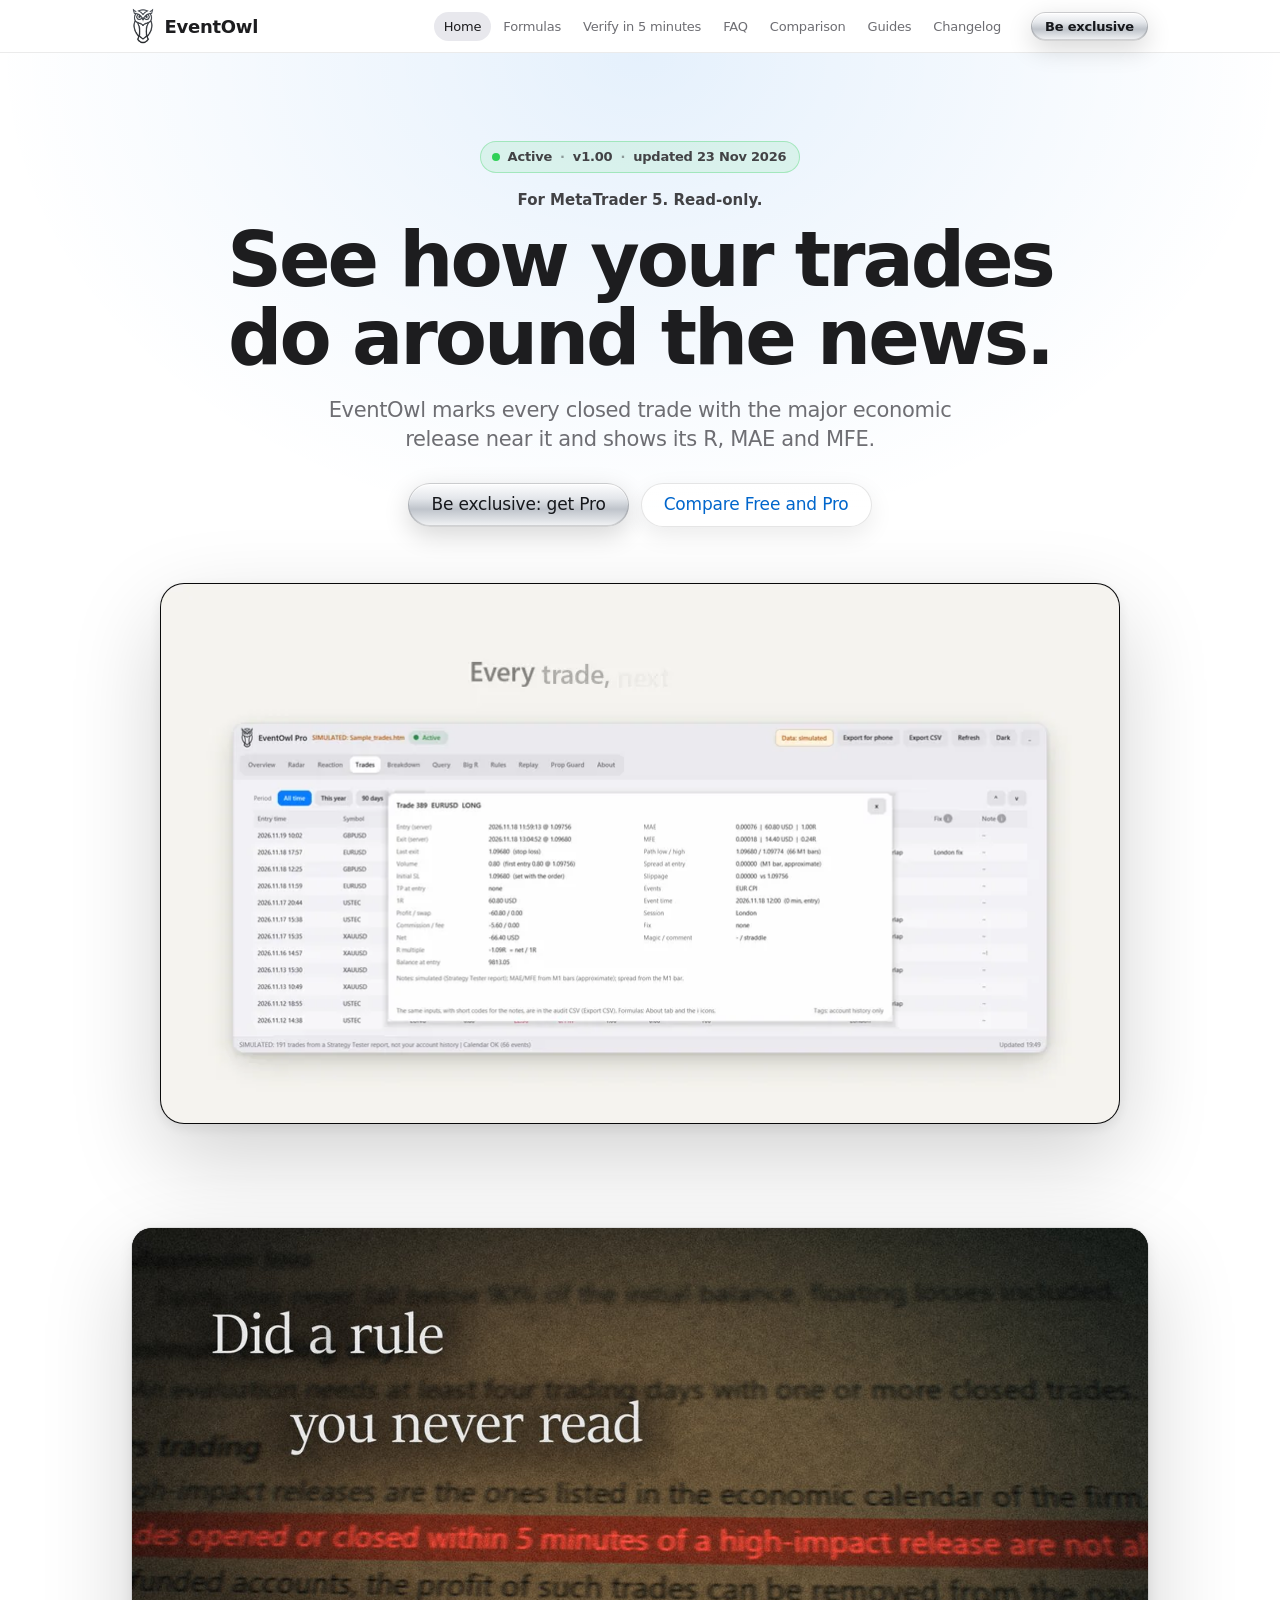
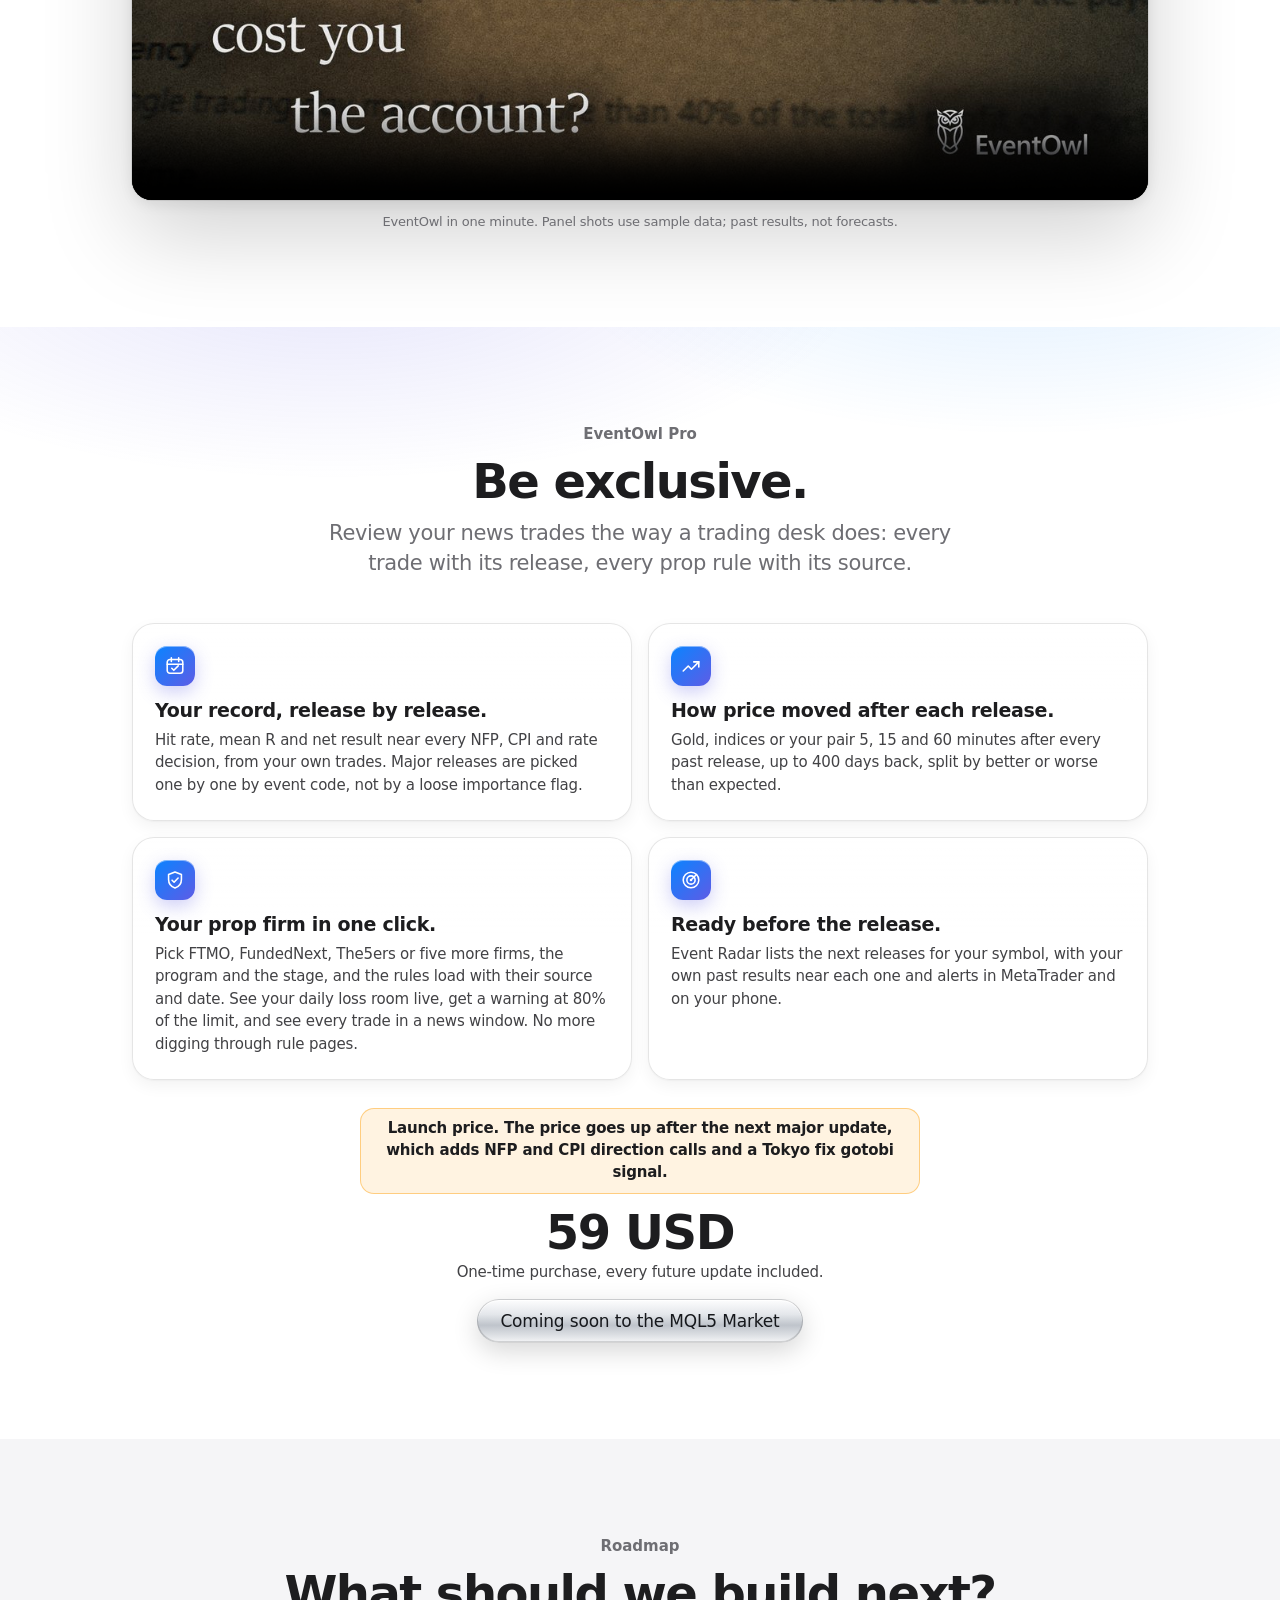
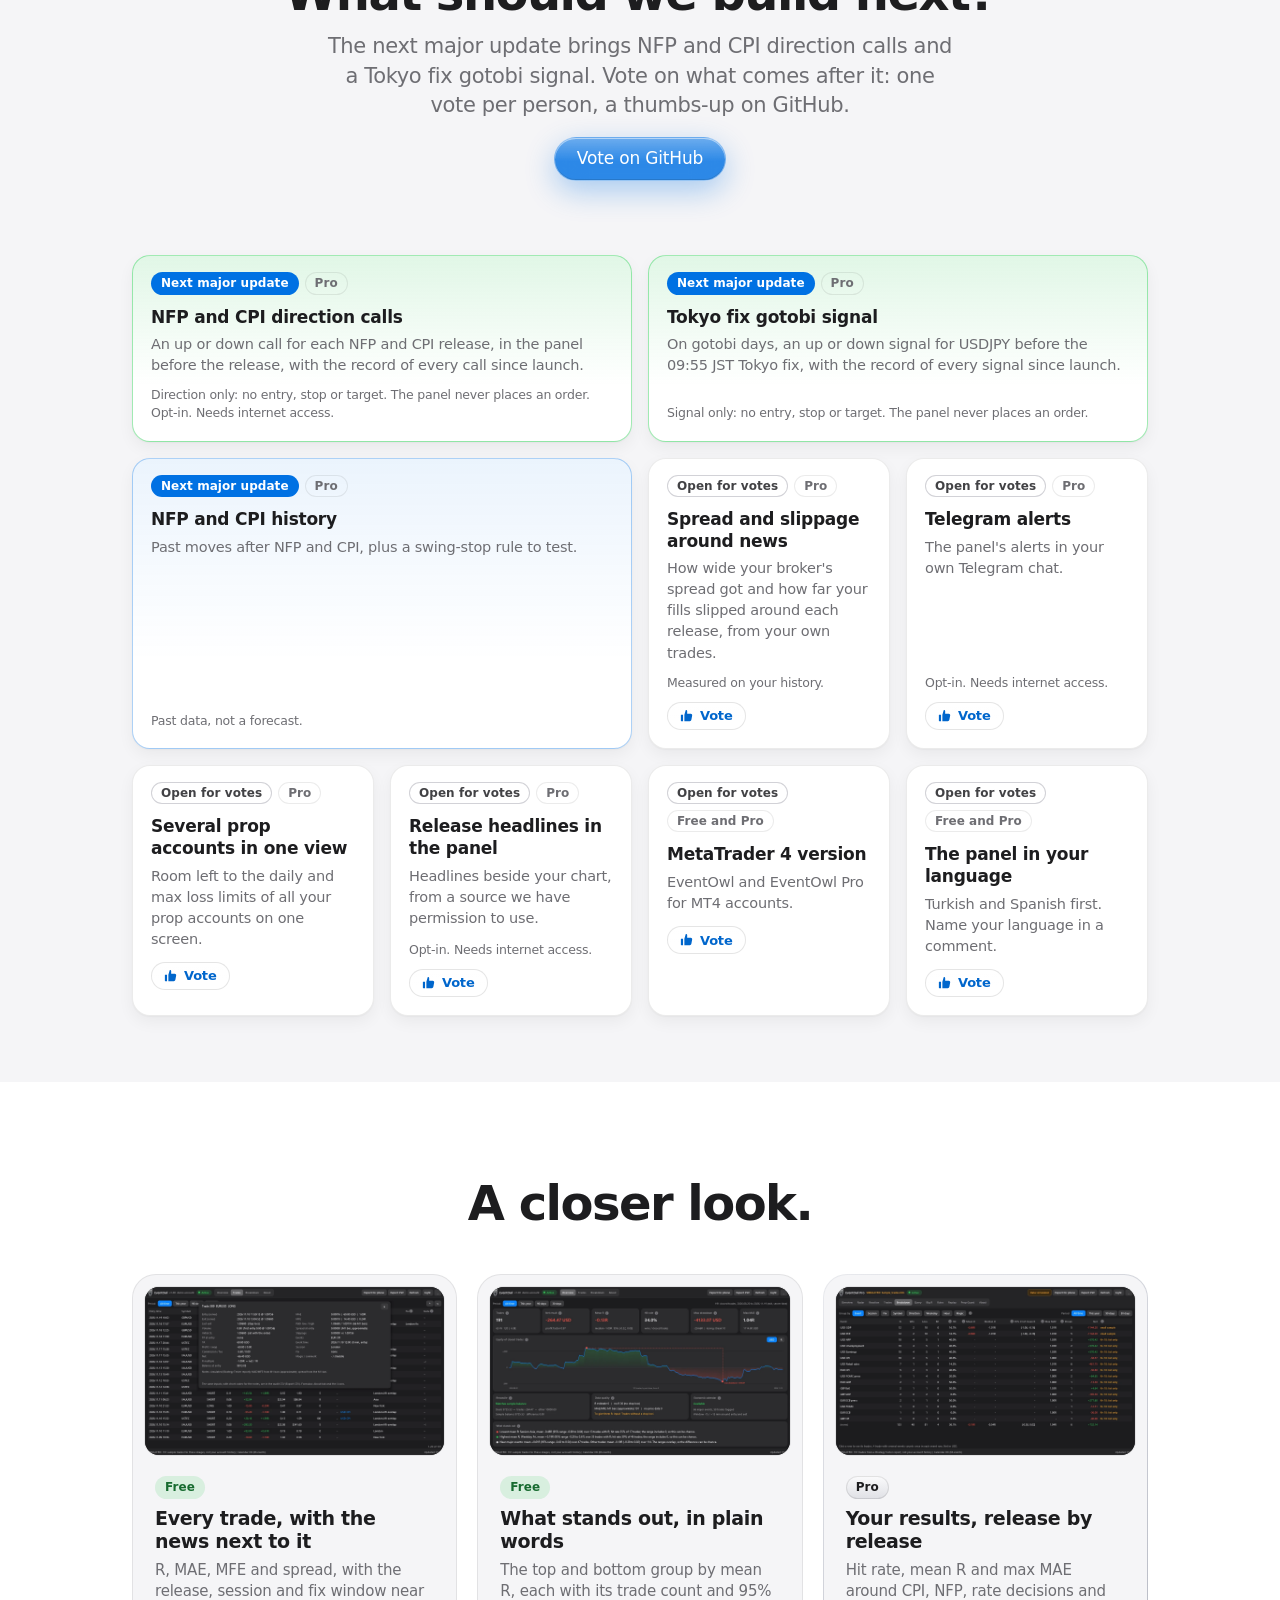
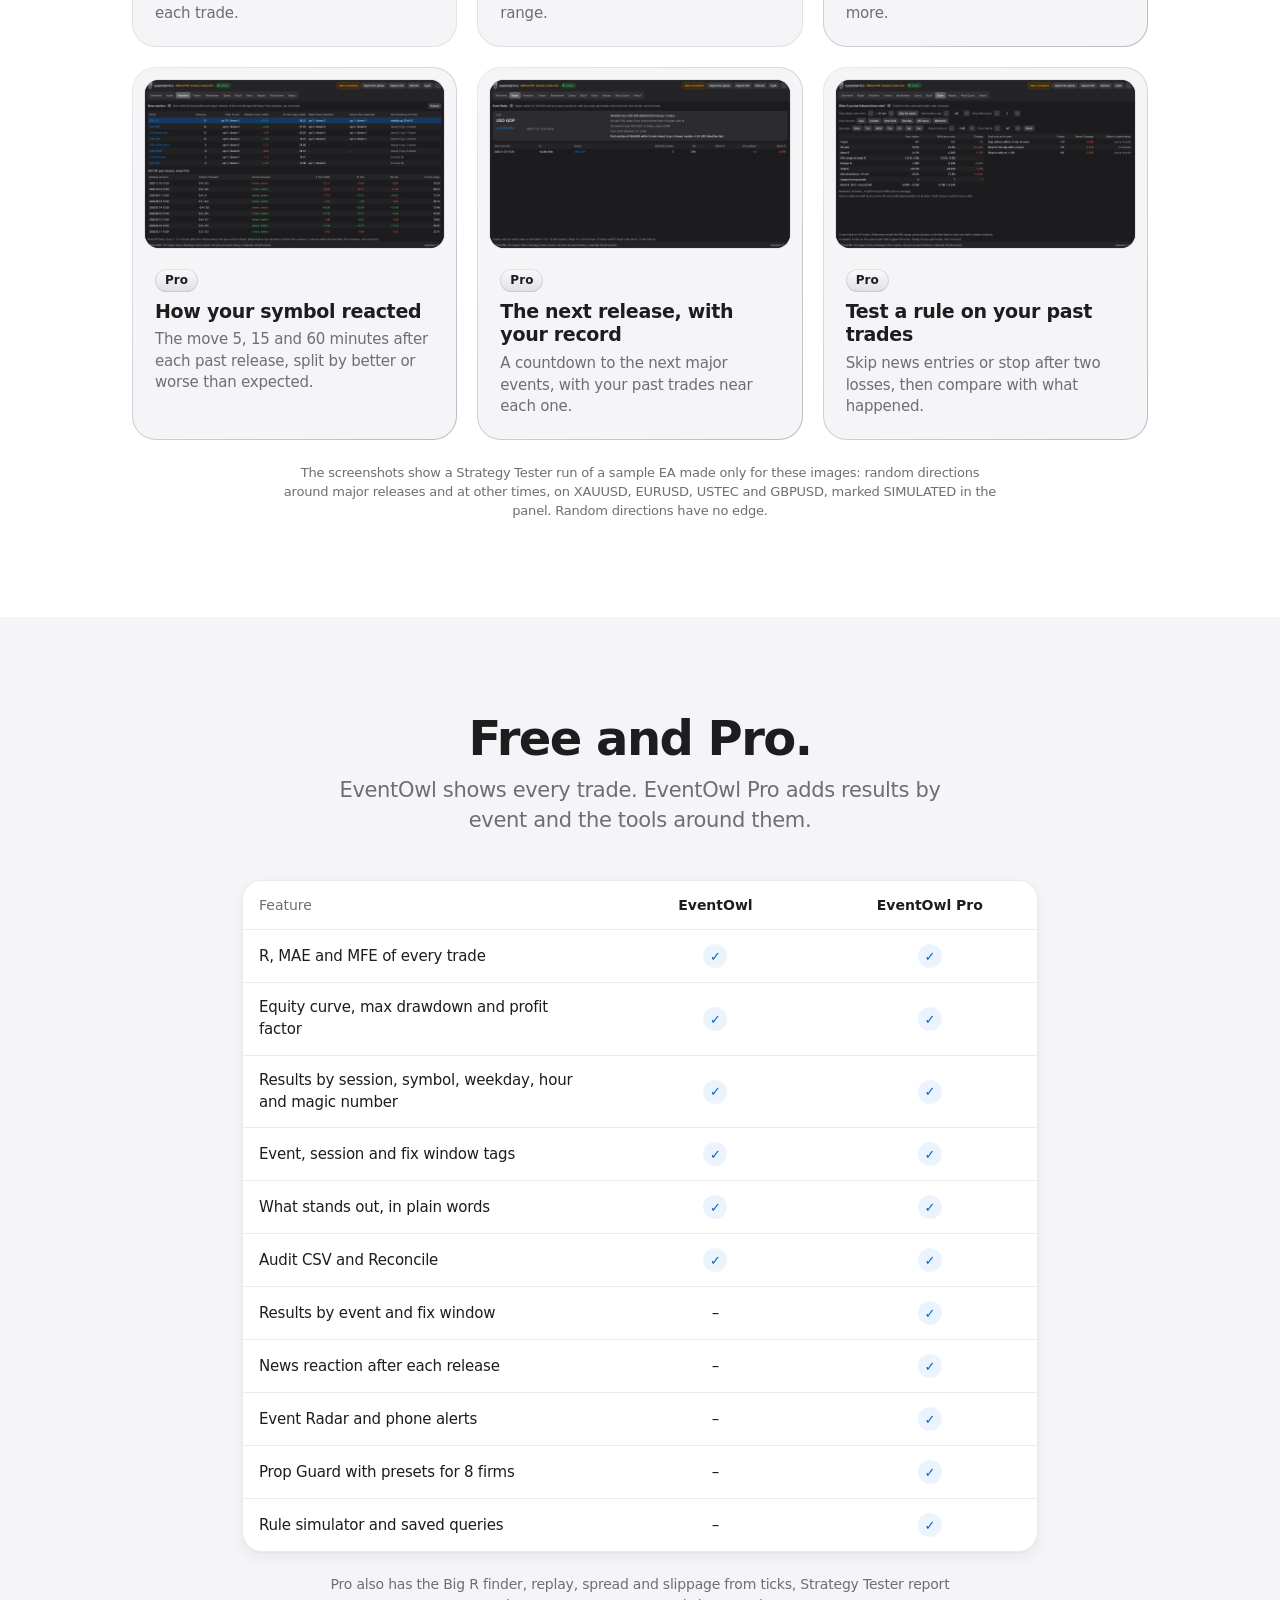
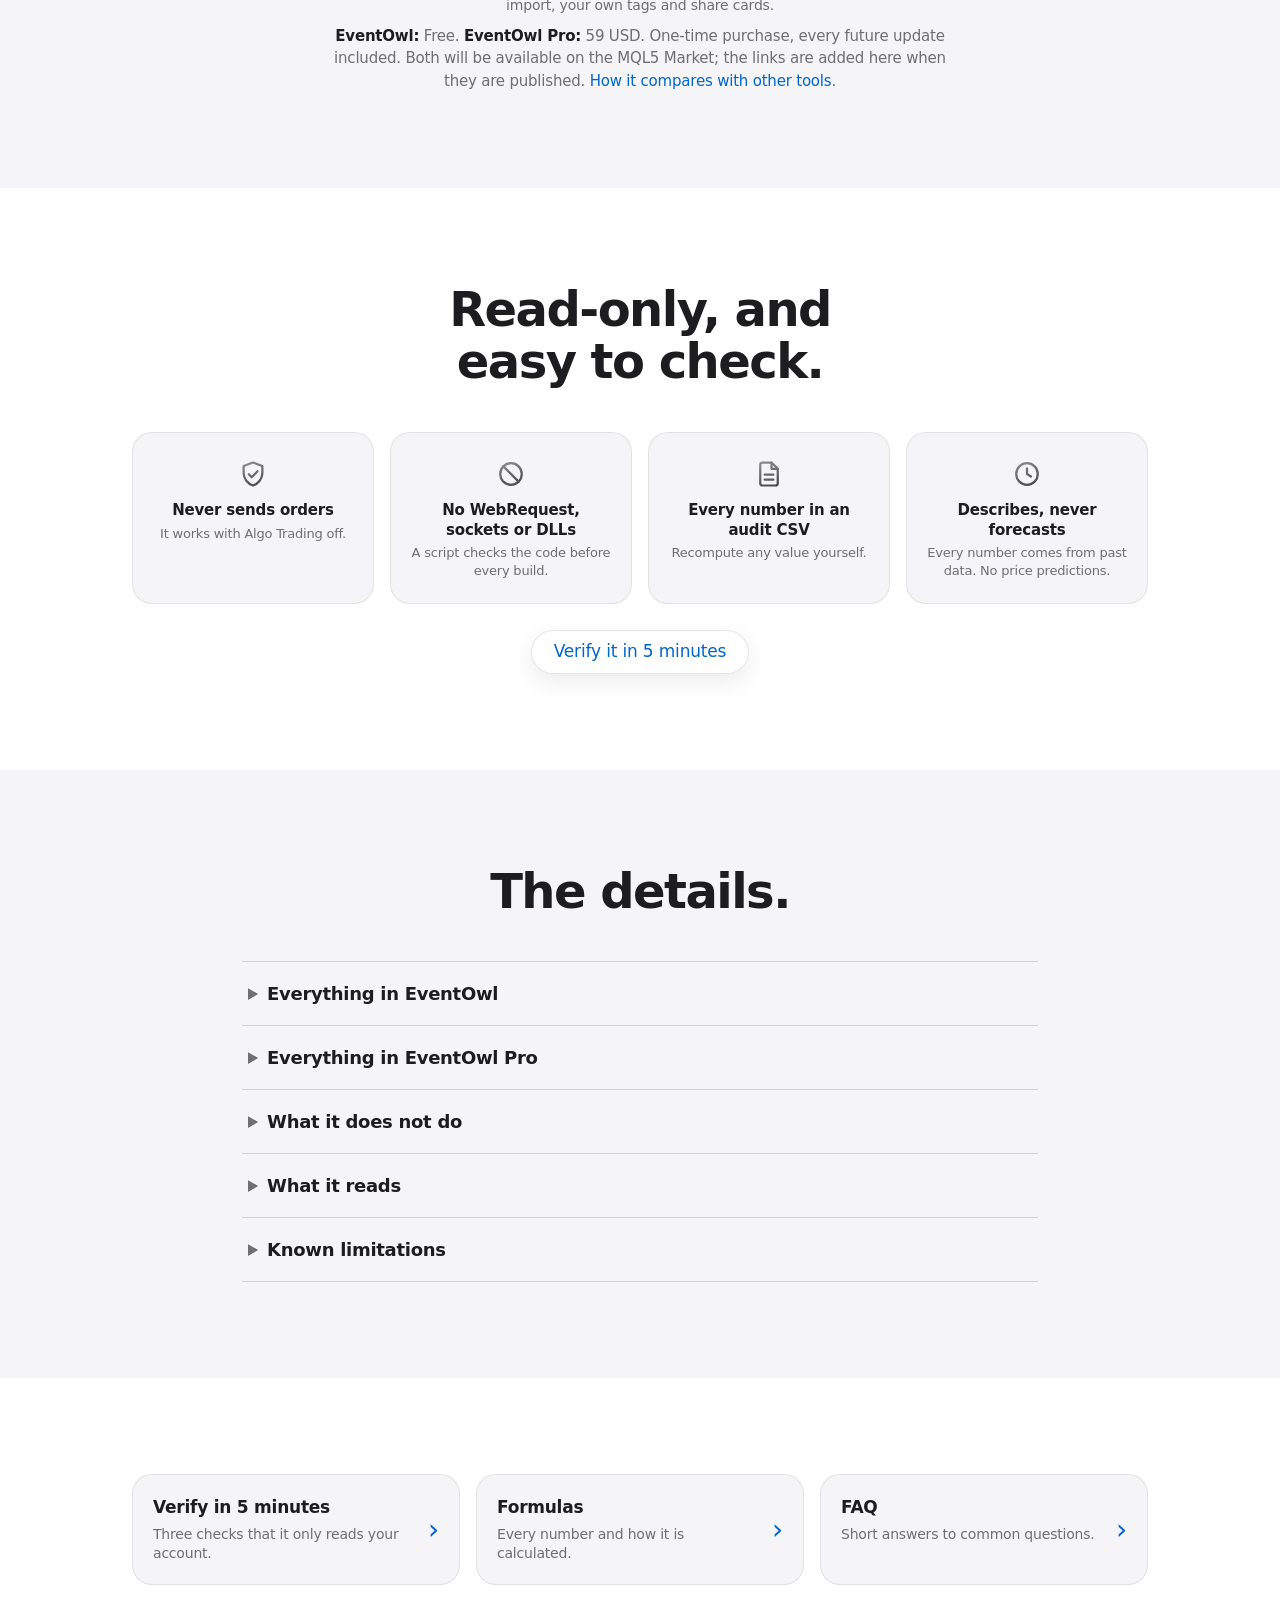
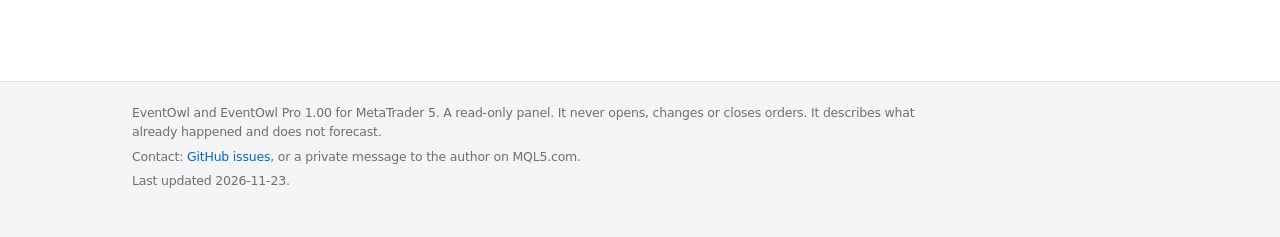
==== commit af096b50: "New film cut, Export for phone, netting import fix - Brand film recut (58.8 s) with the prop-rule ho" ====
--- a/index.html
+++ b/index.html
@@ -20,7 +20,7 @@
 <meta property="og:image:height" content="630">
 <meta property="og:image:alt" content="EventOwl: Your MT5 trades, broken down by economic event, session and fix window.">
 <link rel="stylesheet" href="style.css">
-<script type="application/ld+json">{"@context":"https://schema.org","@graph":[{"@type":"SoftwareApplication","name":"EventOwl","applicationCategory":"FinanceApplication","operatingSystem":"Windows","softwareRequirements":"MetaTrader 5","softwareVersion":"1.00","description":"Shows the R multiple, MAE and MFE of every closed trade and the major economic event and fix window near it, draws the equity curve of your closed trades with its max drawdown, breaks your results down by session, symbol, direction, weekday, hour and magic number, and says in plain words what stands out.","offers":{"@type":"Offer","price":"0","priceCurrency":"USD"},"image":"https://lapdawgg.github.io/eventrlens/og.png","featureList":["Builds trades from the account history: partial closes, netting reversals, separate commission deals and swaps","R multiple of every trade from its initial stop loss; for trades without a stop loss, an optional 1R: a fixed amount or a percent of the balance at entry","MAE and MFE of every trade in price, money and R","Spread at entry from M1 bars; slippage of pending orders, the fill against the order price","Every trade marked with the major economic event within 15 minutes of its entry or exit (rate decisions, NFP, CPI, PCE, GDP, retail sales, jobs), its session and its Tokyo (09:55 JST) or London (16:00) fix window; inputs set the window and switch to every high-importance event","What stands out: the top and bottom group by mean R, each with its trade count and 95% range, and your trades near major events compared with the other trades, in plain words","Equity curve of your closed trades, in money or in R, with the max drawdown marked; profit factor, max drawdown and the longest losing streak","Breakdown tables by session, symbol, direction, weekday, hour of entry and magic number","Period filter for the Overview, the trade list and the Breakdown tables: all time, this year, the last 90 or 30 days","Trade list with every input of every calculation","Audit CSV export of every input and result","Reconcile view: totals compared with the account balance"],"screenshot":["https://lapdawgg.github.io/eventrlens/shot-trade.webp","https://lapdawgg.github.io/eventrlens/shot-overview.webp"]},{"@type":"SoftwareApplication","name":"EventOwl Pro","applicationCategory":"FinanceApplication","operatingSystem":"Windows","softwareRequirements":"MetaTrader 5","softwareVersion":"1.00","description":"Breaks down your own closed trades by economic event, fix window, session, symbol, direction, weekday, hour, magic number and your own tags. Adds an event radar with your own past results, the past reaction of your symbol to each major release, a prop firm rule guard, a rule simulator, a combination query, a Big R finder and Strategy Tester report import.","offers":{"@type":"Offer","price":"59","priceCurrency":"USD"},"image":"https://lapdawgg.github.io/eventrlens/og.png","featureList":["Breakdown by economic event and by fix window: hit rate, mean R with its 95% range, max MAE and net result near each event type","Event Radar: upcoming major events for your symbol and open positions, with your own past results near each one, and optional alerts in the terminal and on your phone (MetaTrader push notifications)","News reaction: how your chart symbol moved 5, 15 and 60 minutes after each past major release, split by better or worse than expected, with the past tendency; past reactions, not a forecast","Prop Guard: pick your prop firm, program and stage (presets for 8 firms, each with its source and the date it was read) or enter your own rules; daily loss, max loss, news window, risk per trade and weekend, checked on your history and live; consistency, and minimum holding time from presets, checked on your history","Rule simulator: your past trades replayed with rules such as skipping news entries, a daily stop or a stop to entry at +1R","Combination query: symbol, direction, event, session, fix, tag, weekdays and entry hours, with saved queries","Big R finder: which labels are over-represented among your top and bottom trades by R (lift table)","Replay of your past R sequence at a chosen risk, with 10,000 reshuffles of the same trades","Spread and slippage refined from ticks for recent trades (the number of days is an input)","Strategy Tester report import, shown as a simulated dataset and never mixed with the account history","Your own tags from comment keywords and magic numbers","Share card: a PNG of a query result without account number, broker or money amounts","Also included: the trade list with R, MAE and MFE, event, session and fix tags, the equity curve with max drawdown and profit factor, the period filter, What stands out, the session, symbol, direction, weekday, hour and magic number breakdowns, the audit CSV and Reconcile"],"screenshot":["https://lapdawgg.github.io/eventrlens/shot-events.webp","https://lapdawgg.github.io/eventrlens/shot-reaction.webp","https://lapdawgg.github.io/eventrlens/shot-radar.webp","https://lapdawgg.github.io/eventrlens/shot-prop.webp"]}]}</script>
+<script type="application/ld+json">{"@context":"https://schema.org","@graph":[{"@type":"SoftwareApplication","name":"EventOwl","applicationCategory":"FinanceApplication","operatingSystem":"Windows","softwareRequirements":"MetaTrader 5","softwareVersion":"1.00","description":"Shows the R multiple, MAE and MFE of every closed trade and the major economic event and fix window near it, draws the equity curve of your closed trades with its max drawdown, breaks your results down by session, symbol, direction, weekday, hour and magic number, and says in plain words what stands out.","offers":{"@type":"Offer","price":"0","priceCurrency":"USD"},"image":"https://lapdawgg.github.io/eventrlens/og.png","featureList":["Builds trades from the account history: partial closes, netting reversals, separate commission deals and swaps","R multiple of every trade from its initial stop loss; for trades without a stop loss, an optional 1R: a fixed amount or a percent of the balance at entry","MAE and MFE of every trade in price, money and R","Spread at entry from M1 bars; slippage of pending orders, the fill against the order price","Every trade marked with the major economic event within 15 minutes of its entry or exit (rate decisions, NFP, CPI, PCE, GDP, retail sales, jobs), its session and its Tokyo (09:55 JST) or London (16:00) fix window; inputs set the window and switch to every high-importance event","What stands out: the top and bottom group by mean R, each with its trade count and 95% range, and your trades near major events compared with the other trades, in plain words","Equity curve of your closed trades, in money or in R, with the max drawdown marked; profit factor, max drawdown and the longest losing streak","Breakdown tables by session, symbol, direction, weekday, hour of entry and magic number","Period filter for the Overview, the trade list and the Breakdown tables: all time, this year, the last 90 or 30 days","Trade list with every input of every calculation","Audit CSV export of every input and result","Export for phone: one HTML file with the Overview numbers, the equity curve, What stands out, the breakdown tables and the last 50 trades, laid out for a phone screen. No scripts or links, and no account number or name unless an input adds them; copy the file to your phone in any way you like","Reconcile view: totals compared with the account balance"],"screenshot":["https://lapdawgg.github.io/eventrlens/shot-trade.webp","https://lapdawgg.github.io/eventrlens/shot-overview.webp"]},{"@type":"SoftwareApplication","name":"EventOwl Pro","applicationCategory":"FinanceApplication","operatingSystem":"Windows","softwareRequirements":"MetaTrader 5","softwareVersion":"1.00","description":"Breaks down your own closed trades by economic event, fix window, session, symbol, direction, weekday, hour, magic number and your own tags. Adds an event radar with your own past results, the past reaction of your symbol to each major release, a prop firm rule guard, a rule simulator, a combination query, a Big R finder and Strategy Tester report import.","offers":{"@type":"Offer","price":"59","priceCurrency":"USD"},"image":"https://lapdawgg.github.io/eventrlens/og.png","featureList":["Breakdown by economic event and by fix window: hit rate, mean R with its 95% range, max MAE and net result near each event type","Event Radar: upcoming major events for your symbol and open positions, with your own past results near each one, and optional alerts in the terminal and on your phone (MetaTrader push notifications)","News reaction: how your chart symbol moved 5, 15 and 60 minutes after each past major release, split by better or worse than expected, with the past tendency; past reactions, not a forecast","Prop Guard: pick your prop firm, program and stage (presets for 8 firms, each with its source and the date it was read) or enter your own rules; daily loss, max loss, news window, risk per trade and weekend, checked on your history and live; consistency, and minimum holding time from presets, checked on your history","Rule simulator: your past trades replayed with rules such as skipping news entries, a daily stop or a stop to entry at +1R","Combination query: symbol, direction, event, session, fix, tag, weekdays and entry hours, with saved queries","Big R finder: which labels are over-represented among your top and bottom trades by R (lift table)","Replay of your past R sequence at a chosen risk, with 10,000 reshuffles of the same trades","Spread and slippage refined from ticks for recent trades (the number of days is an input)","Strategy Tester report import, shown as a simulated dataset and never mixed with the account history","Your own tags from comment keywords and magic numbers","Share card: a PNG of a query result without account number, broker or money amounts","Also included: the trade list with R, MAE and MFE, event, session and fix tags, the equity curve with max drawdown and profit factor, the period filter, What stands out, the session, symbol, direction, weekday, hour and magic number breakdowns, the audit CSV, Export for phone (one HTML file for your phone, with the event and fix tables too) and Reconcile"],"screenshot":["https://lapdawgg.github.io/eventrlens/shot-events.webp","https://lapdawgg.github.io/eventrlens/shot-reaction.webp","https://lapdawgg.github.io/eventrlens/shot-radar.webp","https://lapdawgg.github.io/eventrlens/shot-prop.webp"]}]}</script>
 </head>
 <body>
 <header><div class="wrap"><a class="brand" href="index.html"><picture><source media="(prefers-color-scheme: dark)" srcset="owl-silver.png"><img src="owl-graphite.png" width="22" height="36" alt=""></picture>EventOwl</a><nav><a href="index.html" aria-current="page">Home</a> <a href="formulas.html">Formulas</a> <a href="verify.html">Verify in 5 minutes</a> <a href="faq.html">FAQ</a> <a href="comparison.html">Comparison</a> <a href="guides.html">Guides</a> <a href="changelog.html">Changelog</a></nav><a class="nav-cta" href="index.html#pro"><span>Be exclusive</span></a></div></header>
@@ -209,6 +209,7 @@
 <li>Period filter for the Overview, the trade list and the Breakdown tables: all time, this year, the last 90 or 30 days</li>
 <li>Trade list with every input of every calculation</li>
 <li>Audit CSV export of every input and result</li>
+<li>Export for phone: one HTML file with the Overview numbers, the equity curve, What stands out, the breakdown tables and the last 50 trades, laid out for a phone screen. No scripts or links, and no account number or name unless an input adds them; copy the file to your phone in any way you like</li>
 <li>Reconcile view: totals compared with the account balance</li></ul>
 </div>
 </details>
@@ -227,7 +228,7 @@
 <li>Strategy Tester report import, shown as a simulated dataset and never mixed with the account history</li>
 <li>Your own tags from comment keywords and magic numbers</li>
 <li>Share card: a PNG of a query result without account number, broker or money amounts</li>
-<li>Also included: the trade list with R, MAE and MFE, event, session and fix tags, the equity curve with max drawdown and profit factor, the period filter, What stands out, the session, symbol, direction, weekday, hour and magic number breakdowns, the audit CSV and Reconcile</li></ul>
+<li>Also included: the trade list with R, MAE and MFE, event, session and fix tags, the equity curve with max drawdown and profit factor, the period filter, What stands out, the session, symbol, direction, weekday, hour and magic number breakdowns, the audit CSV, Export for phone (one HTML file for your phone, with the event and fix tables too) and Reconcile</li></ul>
 </div>
 </details>
 <details>
@@ -237,12 +238,12 @@
 <ul><li>Does not open, change or close orders or positions. The source code contains no trade functions.</li>
 <li>Does not use WebRequest, sockets or DLLs, and opens no connection of its own. The economic calendar comes through the terminal's own connection.</li>
 <li>Does not forecast. Every number describes past trades.</li>
-<li>Does not collect personal data. It writes only to MQL5 &gt; Files &gt; EventOwl: your display settings, an SL journal of positions opened while the panel runs, and the CSV exports you ask for.</li></ul>
+<li>Does not collect personal data. It writes only to MQL5 &gt; Files &gt; EventOwl: your display settings, an SL journal of positions opened while the panel runs, and the exports you ask for: the audit CSV and the HTML report for your phone.</li></ul>
 <h3>EventOwl Pro</h3>
 <ul><li>Does not open, change or close orders or positions. The source code contains no trade functions.</li>
 <li>Does not use WebRequest, sockets or DLLs, and opens no connection of its own. The economic calendar comes through the terminal's own connection. Phone alerts are optional and off by default; when you turn them on, MetaTrader sends them with its own push notifications.</li>
 <li>Does not forecast. Every number describes past trades, past market moves or the current account state.</li>
-<li>Does not collect personal data. It writes only to MQL5 &gt; Files &gt; EventOwl: your display settings, your firm preset choice, an SL journal of positions opened while the panel runs, and the files you ask for: CSV exports, saved queries, your manual tags and share cards.</li></ul>
+<li>Does not collect personal data. It writes only to MQL5 &gt; Files &gt; EventOwl: your display settings, your firm preset choice, an SL journal of positions opened while the panel runs, and the files you ask for: CSV exports, HTML reports for your phone, saved queries, your manual tags and share cards.</li></ul>
 </div>
 </details>
 <details>
@@ -273,7 +274,7 @@
 <li>It is an Expert Advisor, and a chart runs one Expert Advisor: open a new chart for it. Attached to a chart, it replaces the Expert Advisor running there.</li>
 <li>Major events are chosen by event code; the list is published with the formulas. Set the input to every high-importance event to see the rest.</li></ul>
 <h3>In EventOwl Pro</h3>
-<ul><li>Strategy Tester reports have no position ids: an exit goes to the open position whose entry price explains its profit, or whose order carried the stop or target level in its comment; otherwise positions are matched first in, first out per symbol.</li>
+<ul><li>Strategy Tester reports have no position ids and do not say whether the account was netting or hedging. A reversal (in/out) deal, or an exit larger than any one entry, marks a netting report, read like a live netting account: one position per symbol. Without that sign each entry deal is a position, so a netting report then shows its scale-ins as separate trades: an exit goes to the open position whose entry price explains its profit, or whose order carried the stop or target level in its comment, else first in, first out per symbol.</li>
 <li>Replay and reshuffles reuse your own past R values. They do not model future trades or changing markets.</li>
 <li>Firm presets are the rules as published on the date shown, read from each firm's site. Firms change rules, sometimes by purchase date, and measure in different ways; the panel lists where its measure differs. Check your firm's current terms. The panel warns, it never closes positions.</li>
 <li>The rule simulator tests rules on the same past trades that suggested them. With few trades, differences can be chance.</li>
